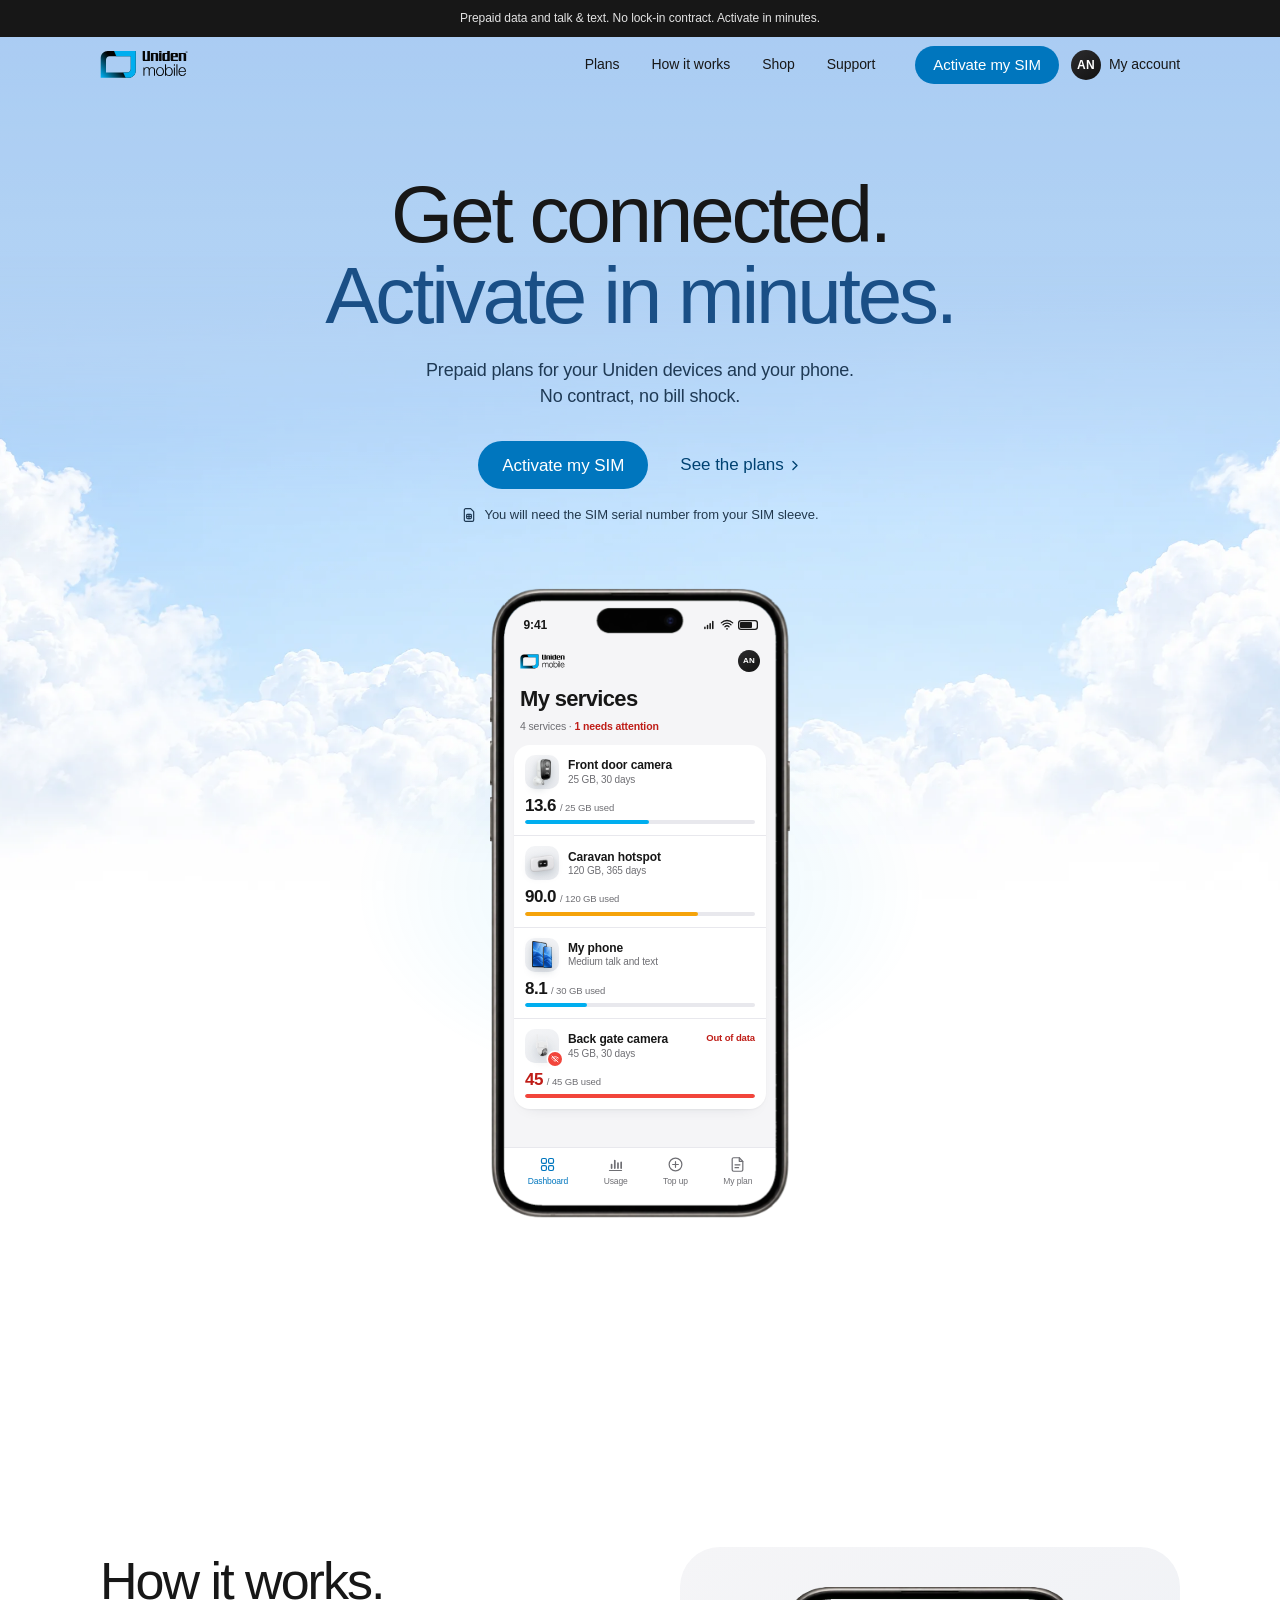
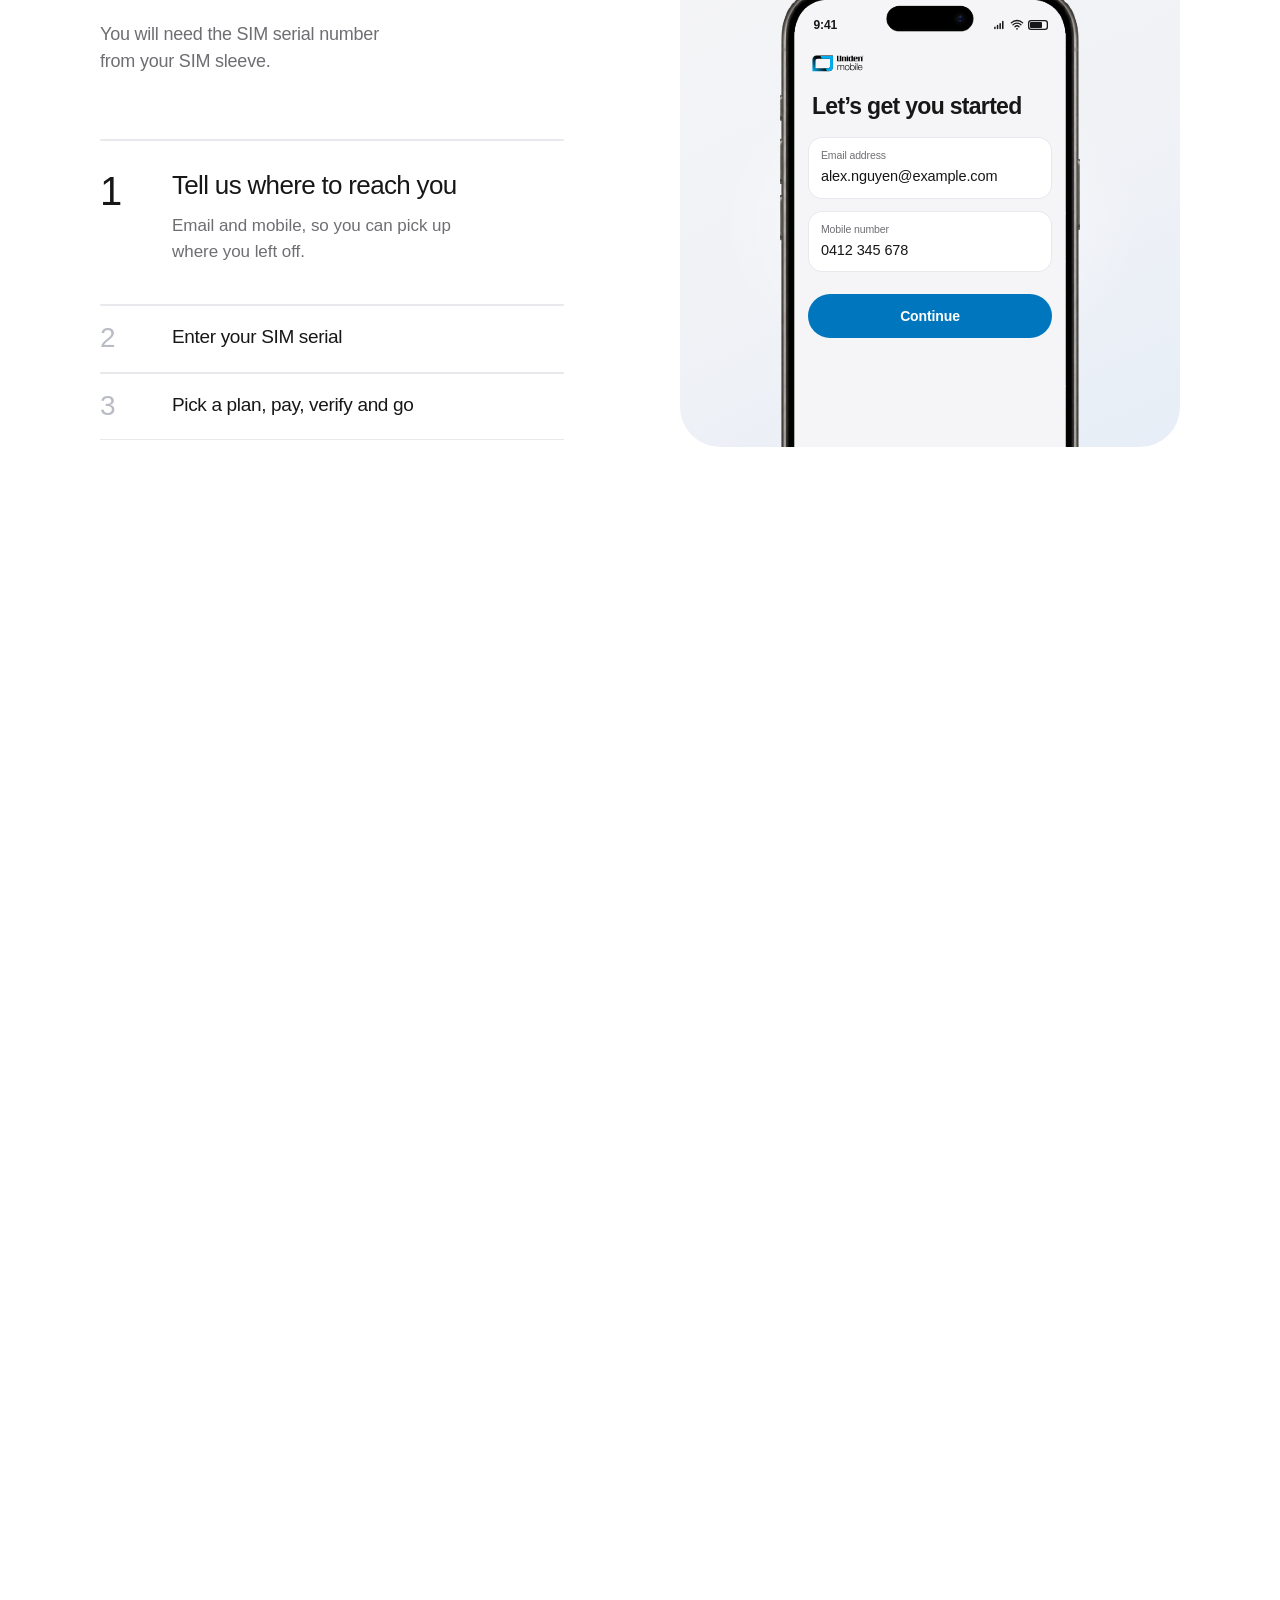
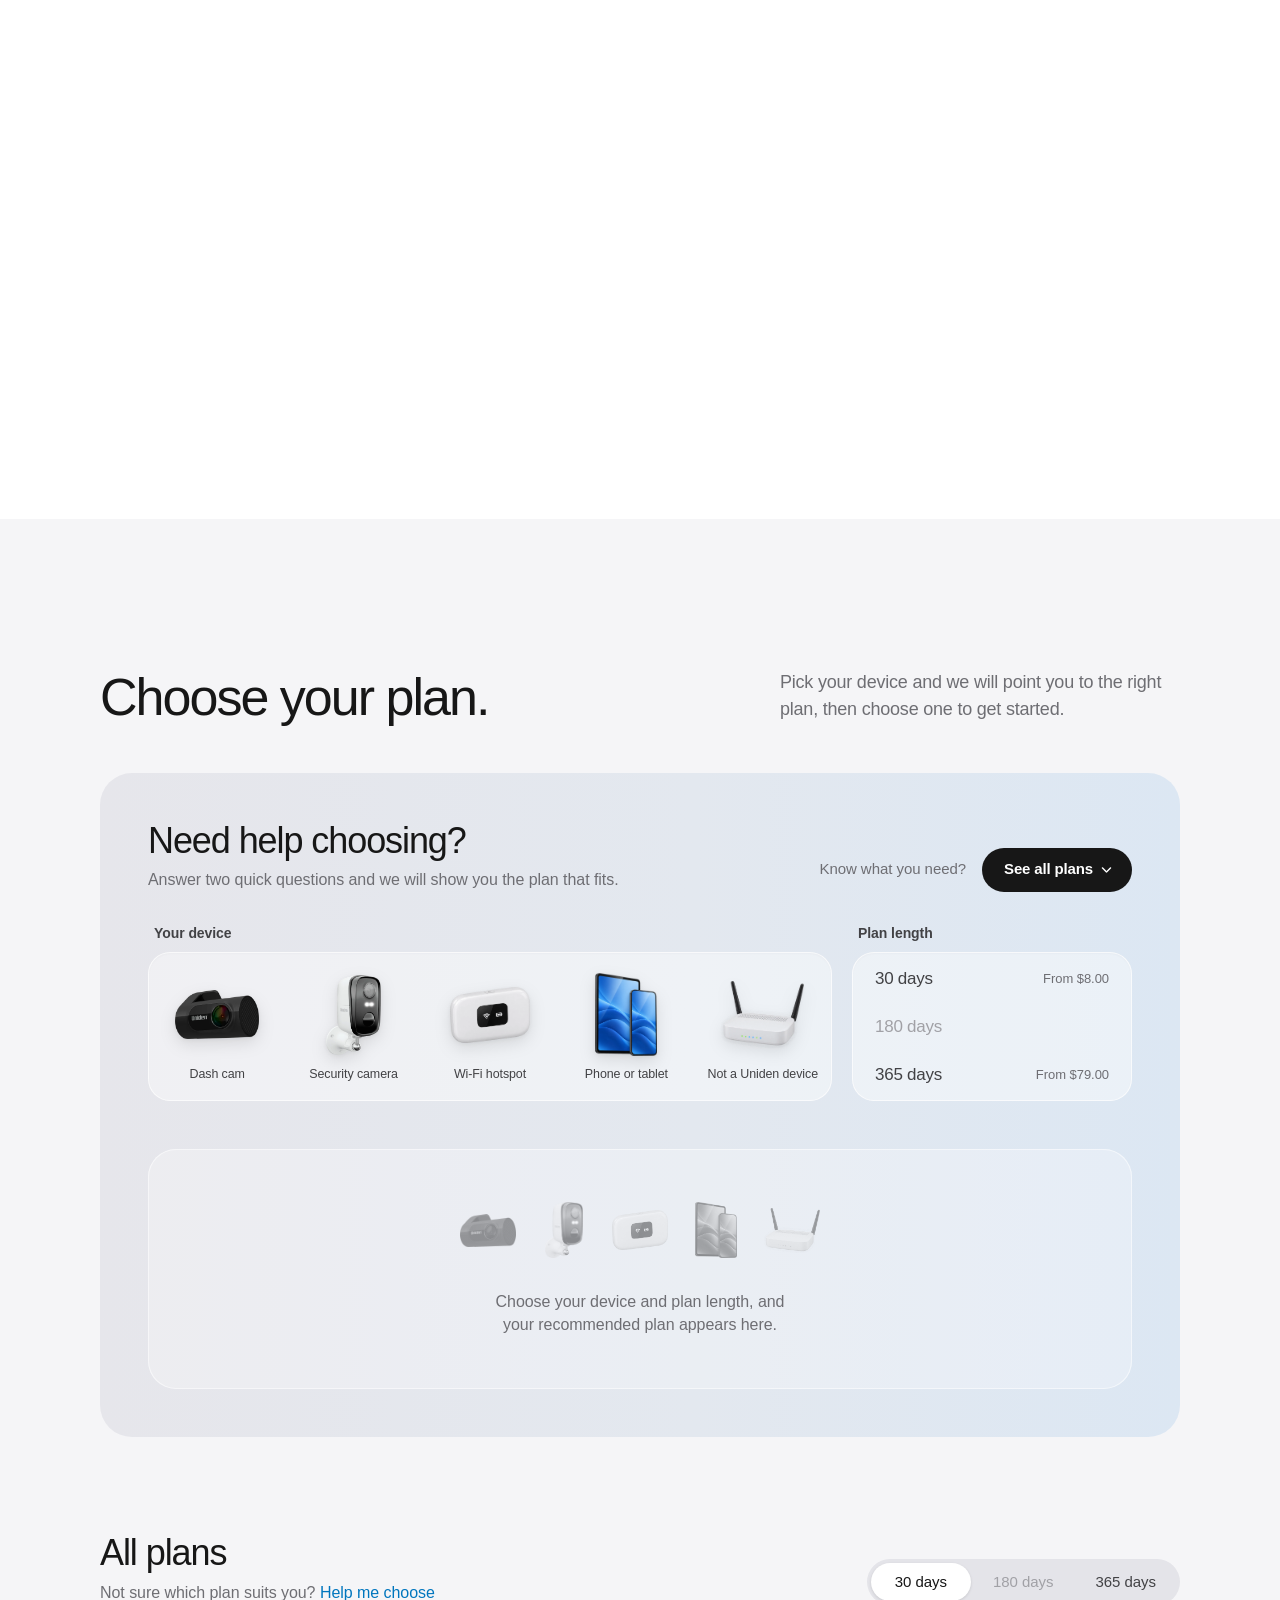
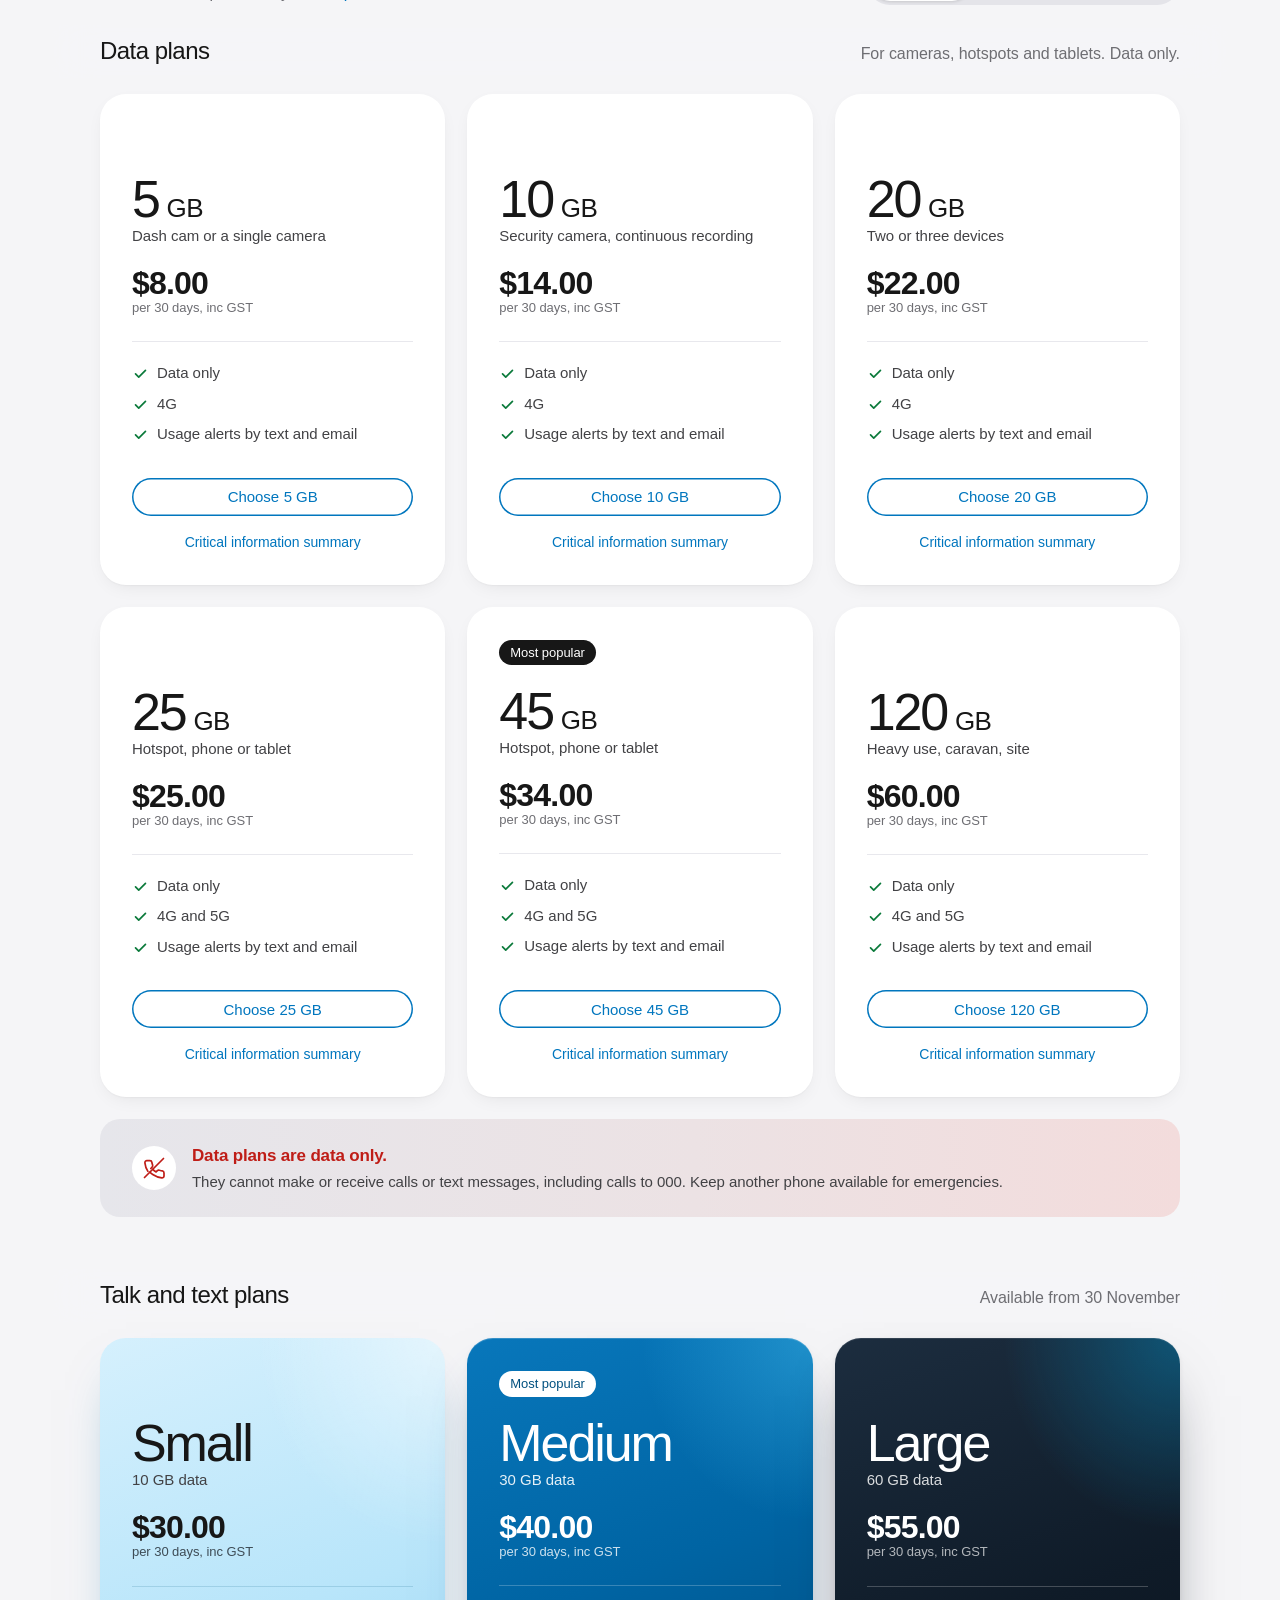
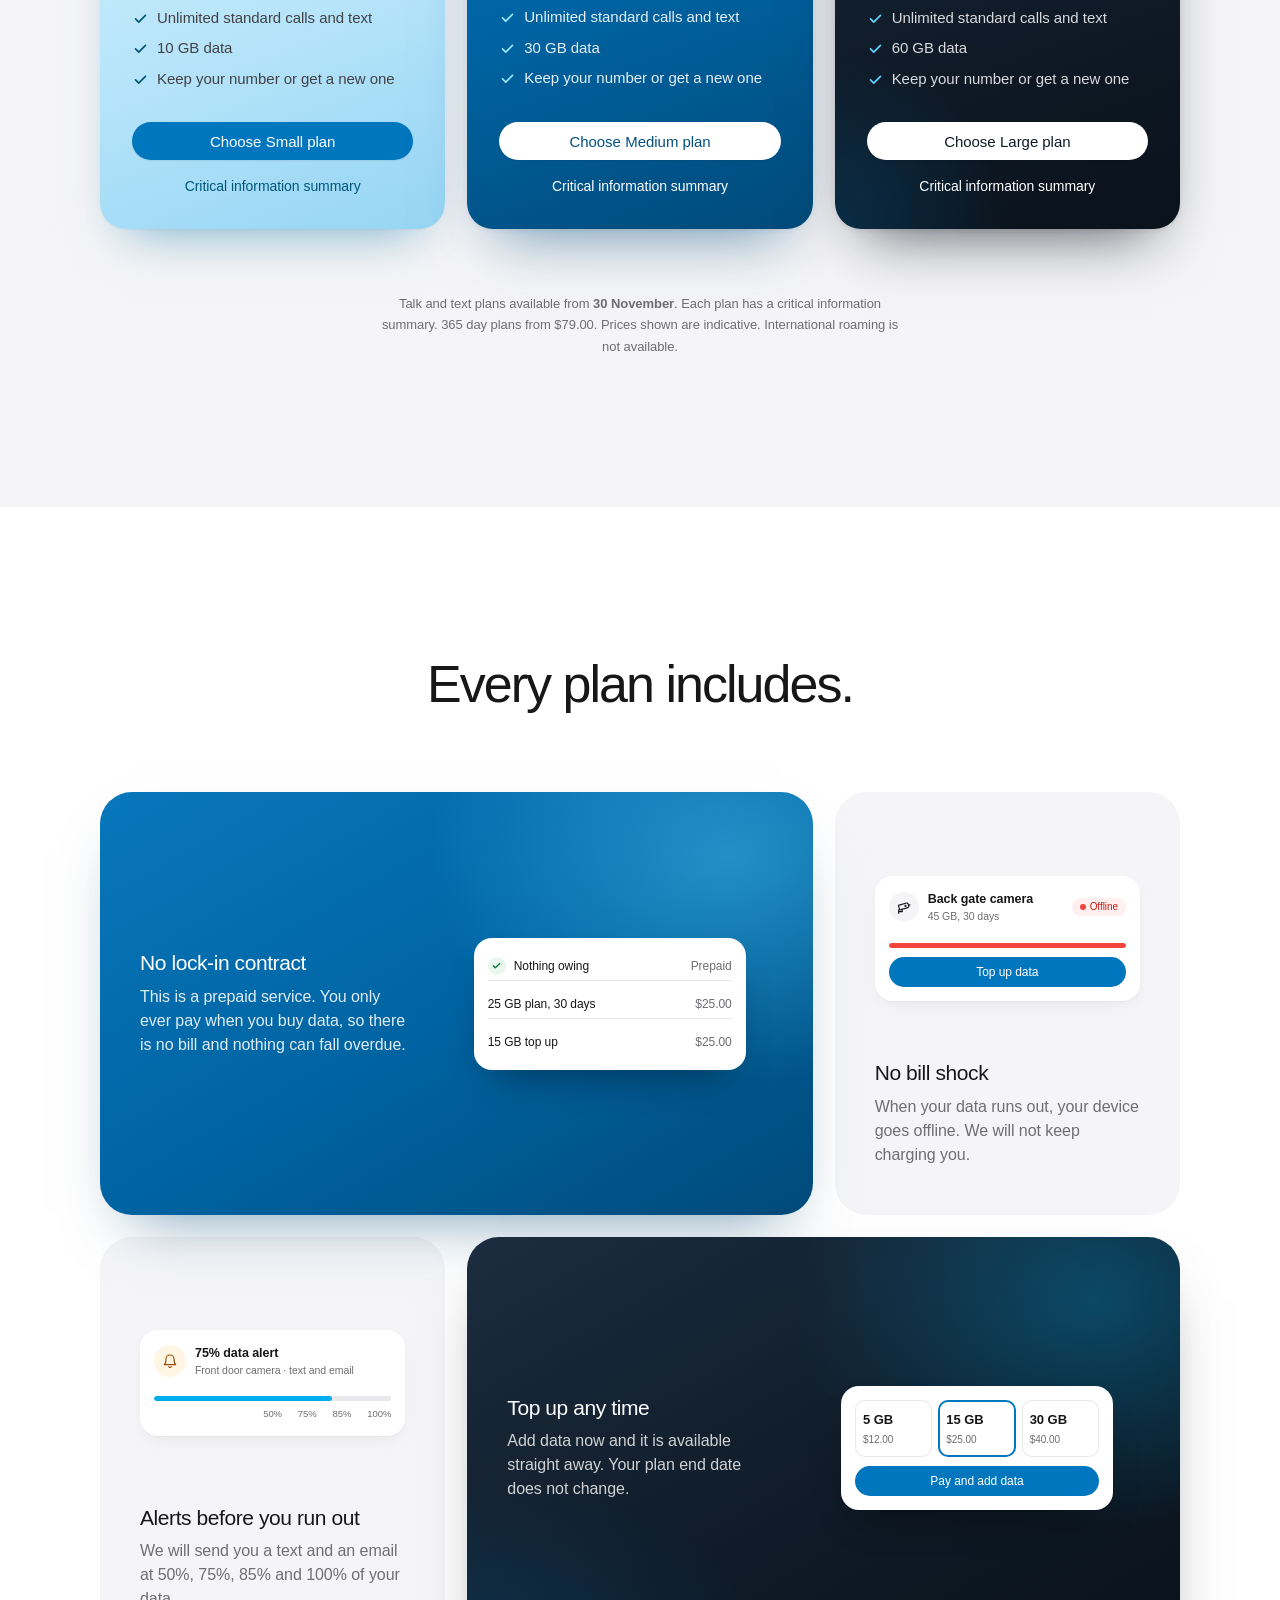
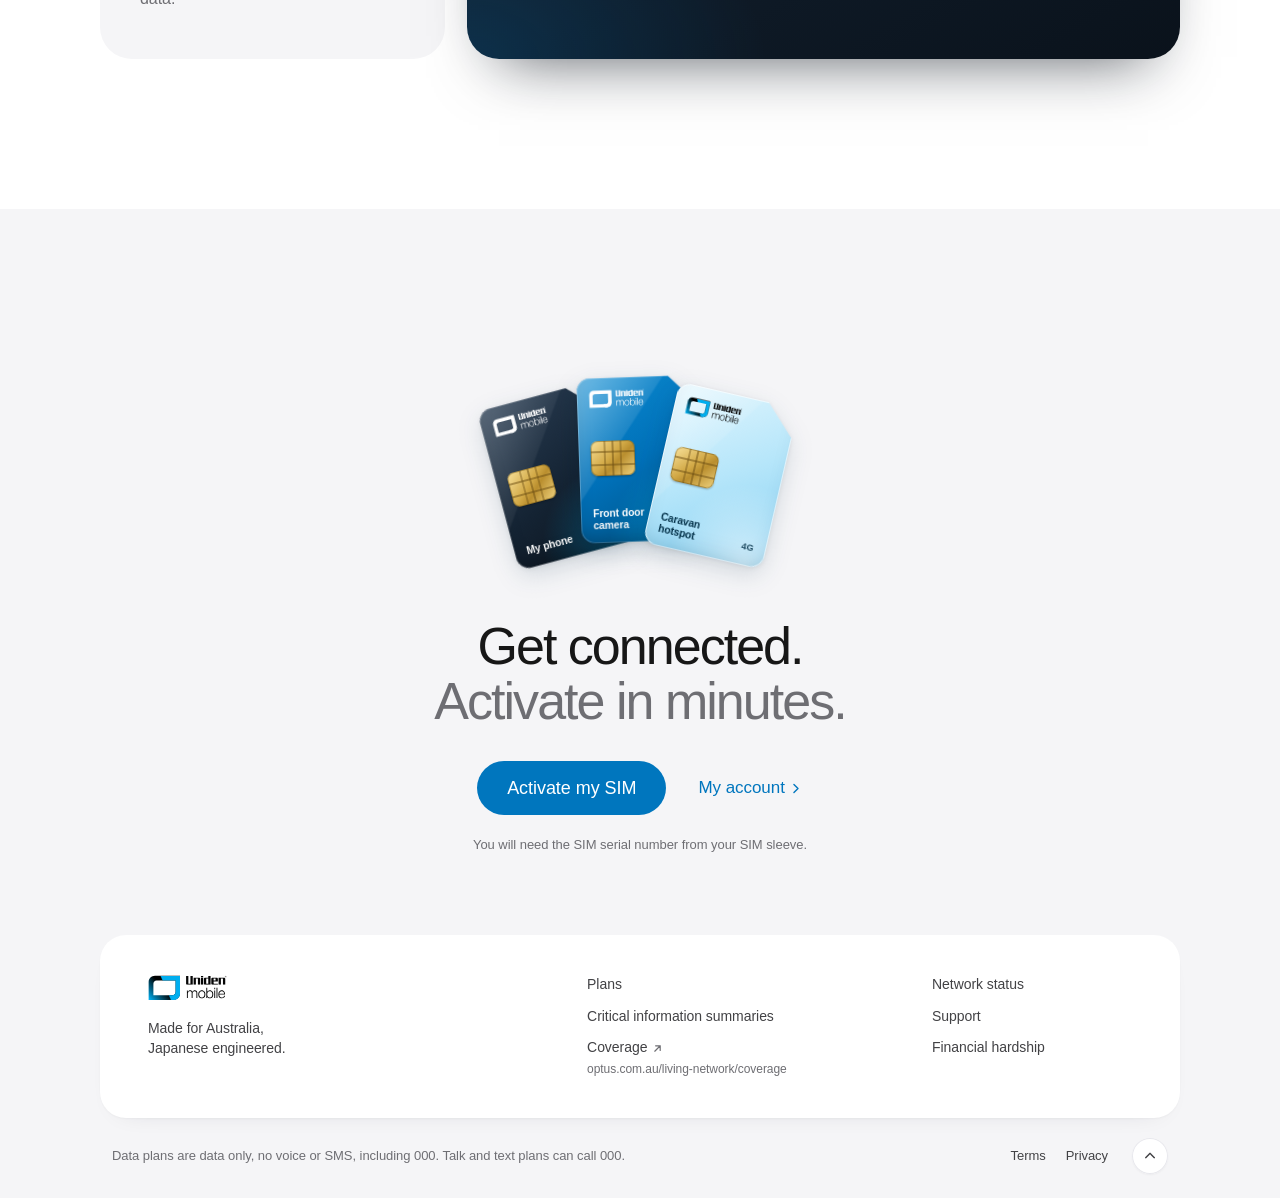
==== index.html @ 9876448e "Uniden Mobile microsite and account dashboard The marketing site, the SIM activation flow and the cu" ====
<!doctype html>
<html lang="en-AU">
<head>
<meta charset="utf-8">
<meta name="viewport" content="width=device-width, initial-scale=1, viewport-fit=cover">
<meta name="theme-color" content="#FFFFFF">
<meta name="description" content="Prepaid data and talk and text plans for your Uniden devices and your phone. No lock-in contract. Activate in minutes.">
<title>Uniden Mobile</title>
<style>
/* ============================================================
   Uniden Mobile. Customer microsite.
   Apple-grade canon: white and grey grounds, calm white cards,
   one action blue, Uniden blue as the brand accent.
   ============================================================ */
:root{
  --bg:#FFFFFF; --bg-2:#F5F5F7; --bg-3:#E8E8ED;
  --ink:#171717; --ink-2:#424245; --ink-3:#6E6E73;
  --line:#D2D2D7; --line-2:#E8E8ED;
  --brand:#00AEEF; --brand-wash:#E6F6FD; --brand-deep:#00577A;
  --action:#0076BE; --action-hi:#0068A8; --action-wash:#EAF3FB;
  --green:#28A956; --green-ink:#0B7A3B; --green-wash:#E9F7EE;
  --amber:#F5A30A; --amber-ink:#9A4C00; --amber-wash:#FFF5E3;
  --red:#F2453B; --red-ink:#BF1D17; --red-wash:#FFF0EF;

  --s1:4px; --s2:8px; --s3:12px; --s4:16px; --s5:20px; --s6:24px; --s7:32px; --s8:40px; --s9:48px; --s10:64px; --s11:80px; --s12:96px; --s13:128px;
  --pad:22px; --gap:12px; --sec:88px;

  --r-xl:32px; --r-lg:26px; --r-md:20px; --r-sm:14px;
  --sh-1:0 1px 2px rgba(0,0,0,.04),0 6px 20px -8px rgba(0,0,0,.10);
  --sh-2:0 2px 8px rgba(0,0,0,.04),0 24px 56px -16px rgba(0,0,0,.20);
  --sh-ring:0 0 0 2px var(--action);

  --font:"Helvetica Neue",Helvetica,Arial,sans-serif;
  --ease:cubic-bezier(.16,1,.3,1);
  color-scheme:light;
}
@media (min-width:720px){ :root{ --pad:40px; --gap:18px; --sec:120px } }
@media (min-width:1100px){ :root{ --pad:48px; --gap:22px; --sec:150px } }

*,*::before,*::after{box-sizing:border-box}
html{-webkit-text-size-adjust:100%;scroll-behavior:smooth;scroll-padding-top:80px}
@media (prefers-reduced-motion:reduce){ html{scroll-behavior:auto} *,*::before,*::after{animation-duration:.01ms!important;animation-delay:0s!important;transition-duration:.01ms!important} }
body{margin:0;background:var(--bg);color:var(--ink);font:17px/1.5 var(--font);letter-spacing:-.003em;
  -webkit-font-smoothing:antialiased;-moz-osx-font-smoothing:grayscale;text-rendering:optimizeLegibility;caret-color:var(--action)}
::selection{background:rgba(0,174,239,.24)}
h1,h2,h3,h4,p,ul,ol,figure{margin:0}
ul,ol{padding:0;list-style:none}
a{color:inherit;text-decoration:none}
button,input,select{font:inherit;color:inherit;letter-spacing:inherit}
button{cursor:pointer;background:none;border:0;padding:0}
img,svg{display:block}
[hidden]{display:none!important}
:focus-visible{outline:2px solid var(--action);outline-offset:3px;border-radius:8px}
.num{font-variant-numeric:tabular-nums}
.sr{position:absolute!important;width:1px;height:1px;overflow:hidden;clip:rect(0 0 0 0);white-space:nowrap}
.ic{width:24px;height:24px;flex:none;fill:none;stroke:currentColor;stroke-width:1.7;stroke-linecap:round;stroke-linejoin:round}
.ic-s{width:18px;height:18px}
.ic-xs{width:15px;height:15px;stroke-width:2}
.wrap{width:100%;max-width:calc(1080px + 2 * var(--pad));margin:0 auto;padding:0 var(--pad)}
.mut{color:var(--ink-3)} .mut2{color:var(--ink-2)} .ink{color:var(--ink)}
.b{font-weight:700} .m{font-weight:500}
.t-s{font-size:.9375rem;line-height:1.5} .t-xs{font-size:.8125rem;line-height:1.5}
.mt-1{margin-top:var(--s2)} .mt-2{margin-top:var(--s4)} .mt-3{margin-top:var(--s6)} .mt-4{margin-top:var(--s8)}
.tbc{border-bottom:1px dotted currentColor;white-space:nowrap}
.tbc::after{content:"TBC";font-size:.6em;vertical-align:super;margin-left:3px;letter-spacing:.05em;font-weight:700;opacity:.6}

/* ---------- type ---------- */
.h-hero{font-size:clamp(2.1rem,calc((100vw - 2 * var(--pad)) / 8.9),6rem);line-height:1.02;letter-spacing:-.04em;font-weight:700;text-wrap:balance}
.h-hero .l2{color:var(--ink-3)}
.h-sec{font-size:clamp(2.25rem,9vw,4rem);line-height:1.04;letter-spacing:-.038em;font-weight:700;text-wrap:balance}
.h-sec .l2{color:var(--ink-3)}
.sub{font-size:clamp(1.125rem,4.2vw,1.5rem);line-height:1.42;color:var(--ink-3);font-weight:500;letter-spacing:-.012em;text-wrap:balance}
.h-page{font-size:clamp(2rem,8vw,3rem);line-height:1.06;letter-spacing:-.034em;font-weight:700;text-wrap:balance}
.lede{font-size:1.125rem;line-height:1.5;color:var(--ink-2);text-wrap:pretty}

/* ---------- links and buttons ---------- */
.lnk{color:var(--action);font-weight:500}
.lnk:hover{text-decoration:underline;text-underline-offset:3px}
.lnk-ink{color:var(--ink);font-weight:500;text-decoration:underline;text-decoration-color:rgba(23,23,23,.3);text-underline-offset:3px}
.go{display:inline-flex;align-items:center;gap:3px;color:var(--action);font-weight:500}
.go .ic{width:15px;height:15px;stroke-width:2.2;transition:transform .3s var(--ease)}
.go:hover .ic{transform:translateX(3px)}
.btn{display:inline-flex;align-items:center;justify-content:center;gap:var(--s2);min-height:48px;padding:0 24px;border-radius:999px;
  font-size:1.0625rem;font-weight:500;line-height:1;white-space:nowrap;text-align:center;
  transition:background-color .2s,color .2s,box-shadow .2s,transform .2s var(--ease)}
.btn:active{transform:scale(.98)}
.btn-primary{background:var(--action);color:#fff}
.btn-primary:hover{background:var(--action-hi)}
.btn-secondary{background:transparent;color:var(--action);box-shadow:inset 0 0 0 1.5px var(--action)}
.btn-secondary:hover{background:var(--action-wash)}
.btn-quiet{background:var(--bg-2);color:var(--ink)}
.btn-quiet:hover{background:var(--bg-3)}
.btn-white{background:#fff;color:var(--action)}
.btn-white:hover{background:#F0F6FC}
.btn-sm{min-height:38px;padding:0 18px;font-size:.9375rem}
.btn-lg{min-height:54px;padding:0 30px;font-size:1.125rem}
.btn-block{display:flex;width:100%}
.btn[aria-disabled="true"]{background:var(--bg-3);color:#8E8E93;box-shadow:none;cursor:not-allowed;transform:none}

/* ---------- small parts ---------- */
.dot{--c:#AEAEB2;display:inline-block;width:8px;height:8px;border-radius:50%;background:var(--c);flex:none}
.dot.green{--c:var(--green)} .dot.amber{--c:var(--amber)} .dot.red{--c:var(--red)} .dot.blue{--c:var(--brand)}
.pill{display:inline-flex;align-items:center;gap:6px;padding:5px 11px;border-radius:999px;font-size:.8125rem;font-weight:500;line-height:1.2;white-space:nowrap;background:var(--bg-2);color:var(--ink-2)}
.pill.green{background:var(--green-wash);color:var(--green-ink)}
.pill.amber{background:var(--amber-wash);color:var(--amber-ink)}
.pill.red{background:var(--red-wash);color:var(--red-ink)}
.pill.brand{background:var(--brand-wash);color:var(--brand-deep)}
.pill.ink{background:var(--ink);color:#fff}
.icircle{width:44px;height:44px;border-radius:50%;display:grid;place-items:center;background:var(--bg-2);color:var(--ink);flex:none}
.icircle.brand{background:var(--brand-wash);color:var(--brand-deep)}
.icircle.green{background:var(--green-wash);color:var(--green-ink)}
.icircle.red{background:var(--red-wash);color:var(--red-ink)}
.icircle.amber{background:var(--amber-wash);color:var(--amber-ink)}

.note{display:grid;grid-template-columns:auto 1fr;gap:var(--s3);align-items:start;padding:var(--s4) var(--s5);border-radius:var(--r-sm);background:var(--bg-2);font-size:.9375rem;line-height:1.5;color:var(--ink-2)}
.note > .ic{color:var(--ink-3);margin-top:1px;width:20px;height:20px}
.note b{color:var(--ink);font-weight:700}
.note.brand{background:var(--brand-wash);color:var(--brand-deep)} .note.brand > .ic,.note.brand b{color:var(--brand-deep)}
.note.green{background:var(--green-wash);color:var(--green-ink)} .note.green > .ic,.note.green b{color:var(--green-ink)}
.note.amber{background:var(--amber-wash);color:var(--amber-ink)} .note.amber > .ic,.note.amber b{color:var(--amber-ink)}
.note.red{background:var(--red-wash);color:var(--red-ink)} .note.red > .ic,.note.red b{color:var(--red-ink)}

.toast{position:fixed;left:50%;bottom:calc(100px + env(safe-area-inset-bottom));transform:translate(-50%,14px);opacity:0;pointer-events:none;z-index:90;
  background:rgba(23,23,23,.92);color:#fff;font-size:.9375rem;padding:12px 20px;border-radius:999px;transition:opacity .25s,transform .4s var(--ease);max-width:calc(100% - 32px);text-align:center}
.toast.on{opacity:1;transform:translate(-50%,0)}

.scr{animation:fade .5s var(--ease)}
[data-step]:not([hidden]),[data-acct]:not([hidden]){animation:fade .45s var(--ease)}
@keyframes fade{from{opacity:0;transform:translateY(8px)}to{opacity:1;transform:none}}

/* ---------- switch and checkbox ---------- */
.switch{position:relative;flex:none;width:51px;height:31px;border-radius:999px;background:var(--bg-3);transition:background-color .25s}
.switch::after{content:"";position:absolute;top:2px;left:2px;width:27px;height:27px;border-radius:50%;background:#fff;box-shadow:0 3px 8px rgba(0,0,0,.15),0 0 0 .5px rgba(0,0,0,.04);transition:transform .35s var(--ease)}
.switch[aria-checked="true"]{background:var(--green)}
.switch[aria-checked="true"]::after{transform:translateX(20px)}
.check{display:grid;grid-template-columns:auto 1fr;gap:14px;align-items:start;font-size:.9375rem;line-height:1.5;color:var(--ink-2);cursor:pointer}
.check input{appearance:none;-webkit-appearance:none;width:24px;height:24px;margin:0;border-radius:7px;border:1.5px solid #C7C7CC;background:#fff;display:grid;place-items:center;transition:background-color .2s,border-color .2s;cursor:pointer}
.check input::after{content:"";width:12px;height:7px;border:2.2px solid #fff;border-top:0;border-right:0;transform:rotate(-45deg) translate(1px,-1px) scale(.4);opacity:0;transition:transform .3s var(--ease),opacity .2s}
.check input:checked{background:var(--action);border-color:var(--action)}
.check input:checked::after{opacity:1;transform:rotate(-45deg) translate(1px,-1px) scale(1)}

/* ============================================================
   Site chrome
   ============================================================ */
.ribbon{background:var(--ink);color:rgba(255,255,255,.88);text-align:center;font-size:.75rem;line-height:1.4;padding:10px var(--pad);text-wrap:balance}
.nav{position:sticky;top:0;z-index:40;background:rgba(255,255,255,.78);-webkit-backdrop-filter:saturate(180%) blur(20px);backdrop-filter:saturate(180%) blur(20px);border-bottom:1px solid transparent;transition:border-color .3s}
.past-hero .nav{border-bottom-color:var(--line-2)}
.nav-in{display:flex;align-items:center;gap:var(--s6);height:56px}
.logo{display:inline-flex;align-items:center;flex:none}
.logo svg{height:24px;width:auto}
.nav-links{display:none;align-items:center;gap:var(--s7);margin-left:auto;font-size:.875rem;color:var(--ink-2)}
.nav-links a:hover{color:var(--ink)}
.nav-end{display:flex;align-items:center;gap:var(--s3);margin-left:auto}
.nav-cta{display:none}
.past-hero .nav-cta{display:inline-flex;animation:fade .4s var(--ease)}
.acct-btn{display:inline-flex;align-items:center;gap:var(--s2);font-size:.875rem;font-weight:500;color:var(--ink)}
.acct-btn .t{display:none}
.avatar{width:30px;height:30px;border-radius:50%;background:linear-gradient(145deg,#2c2c2e,#121212);color:#fff;display:grid;place-items:center;font-size:.75rem;font-weight:700;letter-spacing:.02em;flex:none}
@media (min-width:860px){ .nav-links{display:flex} .nav-end{margin-left:var(--s4)} .acct-btn .t{display:inline} .nav-cta{display:inline-flex} }

.footer{background:var(--bg-2);color:var(--ink-3);font-size:.8125rem;line-height:1.6;padding:var(--s9) 0 var(--s10)}
.footer .links{display:flex;flex-wrap:wrap;gap:var(--s2) var(--s6);color:var(--ink-2);margin-bottom:var(--s6)}
.footer .links a:hover{color:var(--ink);text-decoration:underline;text-underline-offset:3px}
.footer .rule{height:1px;background:var(--line);margin-bottom:var(--s5)}
.footer p + p{margin-top:var(--s2)}

/* ============================================================
   Landing
   ============================================================ */
.section{padding:var(--sec) 0}
.section.grey{background:var(--bg-2)}
.sec-head{text-align:center;max-width:820px;margin:0 auto var(--s10)}
.sec-head .sub{margin-top:var(--s4)}
@media (min-width:720px){ .sec-head{margin-bottom:var(--s11)} }

/* hero */
.hero{padding:var(--s11) 0 0;overflow:hidden;position:relative}
@media (min-width:1100px){ .hero{padding-top:var(--s12)} }
.hero-copy{text-align:center;max-width:900px;margin:0 auto}
.hero-copy .sub{max-width:30ch;margin:var(--s5) auto 0}
@media (min-width:720px){ .hero-copy .sub{max-width:38ch} }
.hero-cta{display:flex;flex-wrap:wrap;align-items:center;justify-content:center;gap:var(--s4) var(--s7);margin-top:var(--s8)}
.hero-fine{margin-top:var(--s5);font-size:.8125rem;color:var(--ink-3)}

.stage{position:relative;height:470px;margin-top:var(--s10);display:flex;justify-content:center}
.stage::before{content:"";position:absolute;left:50%;top:40px;width:min(760px,130vw);height:520px;transform:translateX(-50%);
  background:radial-gradient(closest-side,rgba(0,174,239,.20),rgba(0,174,239,.06) 55%,transparent 75%);pointer-events:none}
@media (min-width:720px){ .stage{height:580px;margin-top:var(--s11)} }

/* the phone: real product UI, drawn in HTML */
.phone{--w:268px;position:relative;width:var(--w);height:calc(var(--w) * 2.06);border-radius:calc(var(--w) * .16);padding:calc(var(--w) * .034);
  background:linear-gradient(150deg,#3a3a3c,#0f0f10 40%,#2a2a2c);box-shadow:0 0 0 1px rgba(0,0,0,.6),0 40px 80px -24px rgba(0,40,60,.45),inset 0 0 0 1.5px rgba(255,255,255,.08);
  animation:rise 1.1s var(--ease) both .15s}
@media (min-width:720px){ .phone{--w:300px} }
.phone-screen{position:relative;height:100%;border-radius:calc(var(--w) * .127);overflow:hidden;background:var(--bg-2);font-size:12px;letter-spacing:-.01em}
.phone-island{position:absolute;left:50%;top:9px;width:30%;height:22px;border-radius:999px;background:#000;transform:translateX(-50%);z-index:2}
.ps-bar{display:flex;justify-content:space-between;align-items:center;padding:12px 22px 0;height:40px;font-size:12px;font-weight:700}
.ps-bar .ind{display:flex;gap:4px;align-items:center}
.ps-bar .ind .ic{width:14px;height:14px;stroke-width:2.2}
.ps-bar .batt{width:20px;height:10px;border-radius:3px;box-shadow:inset 0 0 0 1.3px var(--ink);padding:2px}
.ps-bar .batt::before{content:"";display:block;height:100%;width:78%;border-radius:1px;background:var(--ink)}
.ps-head{display:flex;align-items:center;justify-content:space-between;padding:10px 16px 6px}
.ps-head svg{height:15px;width:auto}
.ps-head .avatar{width:22px;height:22px;font-size:8px}
.ps-title{padding:4px 16px 10px;font-size:22px;font-weight:700;letter-spacing:-.03em}
.ps-card{margin:0 12px 8px;background:#fff;border-radius:16px;padding:11px 12px;box-shadow:0 1px 2px rgba(0,0,0,.04)}
.ps-row{display:flex;align-items:center;gap:9px}
.ps-ic{width:30px;height:30px;border-radius:50%;background:var(--bg-2);display:grid;place-items:center;flex:none}
.ps-ic .ic{width:16px;height:16px}
.ps-name{font-weight:700;font-size:12.5px;line-height:1.2}
.ps-meta{font-size:10.5px;color:var(--ink-3);line-height:1.3}
.ps-row .pill{margin-left:auto;font-size:9.5px;padding:3px 7px;gap:4px}
.ps-row .pill .dot{width:5px;height:5px}
.ps-meter{height:5px;border-radius:999px;background:var(--bg-3);margin-top:9px;overflow:hidden}
.ps-meter i{display:block;height:100%;border-radius:999px;background:var(--brand)}
.ps-figs{display:flex;justify-content:space-between;font-size:10px;color:var(--ink-3);margin-top:5px;font-variant-numeric:tabular-nums}
.ps-tabs{position:absolute;left:0;right:0;bottom:0;display:flex;justify-content:space-around;padding:8px 6px 18px;background:rgba(255,255,255,.94);border-top:1px solid var(--line-2)}
.ps-tabs span{display:grid;justify-items:center;gap:2px;font-size:8.5px;color:var(--ink-3)}
.ps-tabs span.on{color:var(--action)}
.ps-tabs .ic{width:17px;height:17px}

.notif{position:absolute;z-index:3;display:grid;grid-template-columns:auto 1fr;gap:10px;align-items:center;width:232px;padding:12px 14px;border-radius:18px;
  background:rgba(255,255,255,.88);-webkit-backdrop-filter:saturate(180%) blur(18px);backdrop-filter:saturate(180%) blur(18px);box-shadow:var(--sh-2);font-size:12.5px;line-height:1.35;
  animation:pop .9s var(--ease) both}
.notif b{display:block;font-size:13px;letter-spacing:-.01em}
.notif span{color:var(--ink-3)}
.notif .icircle{width:34px;height:34px}
.notif .icircle .ic{width:18px;height:18px;stroke-width:2}
.notif.n1{left:calc(50% - 330px);top:96px;animation-delay:.75s}
.notif.n2{right:calc(50% - 330px);top:262px;animation-delay:1.05s}
@media (max-width:719px){
  .notif{width:178px;padding:10px 11px;font-size:11.5px;gap:8px}
  .notif b{font-size:12px}
  .notif .icircle{width:28px;height:28px}
  .notif .icircle .ic{width:15px;height:15px}
  .notif.n1{left:0;top:64px}
  .notif.n2{right:0;top:230px}
}
@media (min-width:1100px){ .notif{width:256px;font-size:13px} .notif b{font-size:14px} .notif.n1{left:calc(50% - 420px);top:120px} .notif.n2{right:calc(50% - 420px);top:300px} }
@keyframes rise{from{opacity:0;transform:translateY(60px)}to{opacity:1;transform:none}}
@keyframes pop{from{opacity:0;transform:translateY(12px) scale(.96)}to{opacity:1;transform:none}}

/* device chooser */
.devices{display:grid;grid-template-columns:repeat(2,minmax(0,1fr));gap:var(--gap)}
@media (min-width:860px){ .devices{grid-template-columns:repeat(5,minmax(0,1fr))} }
.dev{position:relative;display:grid;justify-items:center;align-content:center;gap:var(--s4);min-height:172px;padding:var(--s6) var(--s4);border-radius:var(--r-lg);background:var(--bg-2);text-align:center;
  transition:background-color .25s,box-shadow .25s}
.dev:hover{background:var(--bg-3)}
.dev .ring{width:76px;height:76px;border-radius:50%;background:#fff;display:grid;place-items:center;color:var(--ink);box-shadow:0 1px 2px rgba(0,0,0,.05);transition:background-color .3s,color .3s,transform .5s var(--ease)}
.dev .ring .ic{width:36px;height:36px;stroke-width:1.5}
.dev .name{font-size:1rem;font-weight:700;letter-spacing:-.012em;line-height:1.25}
.dev .tick{position:absolute;top:12px;right:12px;width:24px;height:24px;border-radius:50%;background:var(--action);color:#fff;display:grid;place-items:center;opacity:0;transform:scale(.5);transition:opacity .25s,transform .4s var(--ease)}
.dev .tick .ic{width:14px;height:14px;stroke-width:2.6}
.dev[aria-pressed="true"]{background:#fff;box-shadow:var(--sh-ring),var(--sh-1)}
.dev[aria-pressed="true"] .ring{background:var(--brand-wash);color:var(--brand-deep);transform:scale(1.05)}
.dev[aria-pressed="true"] .tick{opacity:1;transform:none}
.dev.wide{grid-column:1/-1;grid-auto-flow:column;justify-content:center;align-items:center;min-height:96px}
.dev.wide .ring{width:56px;height:56px}
.dev.wide .ring .ic{width:28px;height:28px}
@media (min-width:860px){ .dev{min-height:208px} .dev.wide{grid-column:auto;grid-auto-flow:row;min-height:208px} .dev.wide .ring{width:76px;height:76px} .dev.wide .ring .ic{width:36px;height:36px} }

.opens{display:grid;grid-template-rows:0fr;transition:grid-template-rows .6s var(--ease)}
.opens > .opens-in{min-height:0;overflow:hidden}
.opens.open{grid-template-rows:1fr}
.opens .opens-body{opacity:0;transform:translateY(-10px);transition:opacity .4s .1s,transform .6s var(--ease)}
.opens.open .opens-body{opacity:1;transform:none}

.reco{margin-top:var(--gap);padding:var(--s6);display:grid;gap:var(--s5);background:#fff;border-radius:var(--r-lg);box-shadow:var(--sh-2)}
.reco-top{display:flex;align-items:center;gap:var(--s3)}
.reco-top .icircle{width:40px;height:40px}
.reco-label{font-size:.9375rem;font-weight:500;color:var(--brand-deep)}
.reco-name{font-size:clamp(2.5rem,10vw,3.25rem);font-weight:700;letter-spacing:-.045em;line-height:1;font-variant-numeric:tabular-nums}
.reco-name small{font-size:.5em;letter-spacing:-.02em;margin-left:2px}
.reco-for{margin-top:var(--s2);color:var(--ink-3);font-size:.9375rem}
.reco-price{font-size:1.75rem;font-weight:700;letter-spacing:-.025em;font-variant-numeric:tabular-nums;line-height:1.1}
.reco-price span{display:block;font-size:.875rem;font-weight:400;color:var(--ink-3);letter-spacing:0;margin-top:2px}
.reco-price .pending{display:block;font-size:1rem;font-weight:500;color:var(--ink-3)}
.reco-act{display:flex;flex-wrap:wrap;align-items:center;gap:var(--s3) var(--s5)}
.reco-extra{grid-column:1/-1;font-size:.9375rem;color:var(--ink-3);padding-top:var(--s4);border-top:1px solid var(--line-2)}
@media (min-width:860px){
  .reco{grid-template-columns:1.3fr 1fr auto;align-items:center;column-gap:var(--s8);padding:var(--s7) var(--s8)}
  .reco-top{grid-column:1/-1}
  .reco-act{justify-content:flex-end;flex-direction:column;align-items:flex-end}
}

/* how it works */
.steps{display:grid;gap:var(--gap)}
@media (min-width:860px){ .steps{grid-template-columns:repeat(3,minmax(0,1fr))} }
.step{display:flex;flex-direction:column;background:var(--bg-2);border-radius:var(--r-xl);padding:var(--s6) var(--s6) var(--s7);overflow:hidden}
.step-ui{position:relative;height:196px;display:grid;place-items:center;margin-bottom:var(--s6)}
.mini{width:100%;max-width:272px;background:#fff;border-radius:18px;box-shadow:var(--sh-1);padding:14px;display:grid;gap:9px;font-size:12px}
.mini .fld{border:1px solid var(--line);border-radius:10px;padding:7px 10px}
.mini .fld small{display:block;font-size:9.5px;color:var(--ink-3)}
.mini .fld b{font-weight:500;font-size:12.5px}
.mini .fld.split{display:grid;grid-template-columns:auto 1fr;gap:8px;align-items:center}
.mini .fld .lock{background:var(--bg-2);border-radius:6px;padding:3px 7px;font-weight:500;font-variant-numeric:tabular-nums;display:flex;gap:4px;align-items:center}
.mini .fld .lock .ic{width:11px;height:11px;color:var(--ink-3)}
.mini .btn-mini{height:30px;border-radius:999px;background:var(--action);color:#fff;display:grid;place-items:center;font-weight:500;font-size:12px}
.mini .btn-mini.ghost{background:transparent;color:var(--action);box-shadow:inset 0 0 0 1.2px var(--action);display:flex;gap:6px;justify-content:center;align-items:center}
.mini .btn-mini.ghost .ic{width:13px;height:13px}
.mini .tickrow{display:flex;align-items:center;gap:8px;padding:5px 0;border-bottom:1px solid var(--line-2);font-weight:500}
.mini .tickrow:last-child{border-bottom:0}
.mini .tickrow .ok{width:18px;height:18px;border-radius:50%;background:var(--green-wash);color:var(--green-ink);display:grid;place-items:center;flex:none}
.mini .tickrow .ok .ic{width:11px;height:11px;stroke-width:2.8}
.mini .tickrow em{margin-left:auto;font-style:normal;color:var(--ink-3);font-weight:400}
.step-n{width:28px;height:28px;border-radius:50%;background:var(--ink);color:#fff;display:grid;place-items:center;font-size:.8125rem;font-weight:700;margin-bottom:var(--s4)}
.step h3{font-size:1.3125rem;line-height:1.25;letter-spacing:-.02em;font-weight:700;text-wrap:balance}
.step p{margin-top:var(--s2);color:var(--ink-3);font-size:1rem}

/* plans */
.seg{display:inline-grid;grid-auto-flow:column;grid-auto-columns:1fr;gap:2px;padding:4px;border-radius:999px;background:#E3E3E8}
.seg button{min-height:38px;padding:0 20px;border-radius:999px;font-size:.9375rem;font-weight:500;color:var(--ink-2);white-space:nowrap;transition:background-color .25s,color .25s,box-shadow .25s}
.seg button[aria-pressed="true"]{background:#fff;color:var(--ink);box-shadow:0 1px 3px rgba(0,0,0,.12)}
.seg button.reserved{color:#A1A1A6;cursor:default}
.seg-wrap{display:flex;justify-content:center;margin-top:var(--s8)}

.group-head{display:flex;flex-wrap:wrap;align-items:baseline;justify-content:space-between;gap:var(--s2) var(--s4);margin:0 0 var(--s5)}
.group-head h3{font-size:clamp(1.5rem,5.4vw,2rem);letter-spacing:-.03em;font-weight:700}
.group-head p{font-size:.9375rem;color:var(--ink-3)}
.group + .group{margin-top:var(--s11)}
@media (min-width:720px){ .group + .group{margin-top:var(--s12)} }

.plan-grid{display:grid;gap:var(--gap)}
@media (min-width:860px){ .plan-grid{grid-template-columns:repeat(3,minmax(0,1fr))} }

.plan{position:relative;display:grid;grid-template-columns:1fr auto;grid-template-areas:"badge badge" "name price" "for per" "line line" "foot foot";align-items:end;column-gap:var(--s4);
  background:#fff;border-radius:var(--r-lg);padding:var(--s5) var(--s5) var(--s3);text-align:left;box-shadow:var(--sh-1);transition:box-shadow .3s,transform .4s var(--ease)}
.plan .badge{grid-area:badge;justify-self:start;margin-bottom:var(--s3)}
.plan .badge:empty{display:none}
.plan .p-name{grid-area:name;font-size:2.25rem;line-height:1;letter-spacing:-.04em;font-weight:700;font-variant-numeric:tabular-nums}
.plan .p-name small{font-size:.5em;letter-spacing:-.02em;margin-left:1px}
.plan .p-price{grid-area:price;text-align:right;font-size:1.5rem;font-weight:700;letter-spacing:-.025em;font-variant-numeric:tabular-nums;line-height:1}
.plan .p-price .pending{font-size:1rem;font-weight:500;color:var(--ink-3)}
.plan .p-for{grid-area:for;align-self:start;margin-top:var(--s2);font-size:.9375rem;color:var(--ink-2);line-height:1.4}
.plan .p-per{grid-area:per;align-self:start;margin-top:var(--s2);text-align:right;font-size:.8125rem;color:var(--ink-3);line-height:1.4}
.plan .p-feat{display:none}
.plan .p-line{grid-area:line;height:1px;background:var(--line-2);margin:var(--s4) 0 var(--s2)}
.plan .p-foot{grid-area:foot;display:flex;align-items:center;justify-content:space-between;gap:var(--s3);min-height:48px}
.plan .p-foot .lnk{font-size:.875rem}
.plan .pick{display:none;width:26px;height:26px;border-radius:50%;box-shadow:inset 0 0 0 1.5px #C7C7CC;place-items:center;color:#fff;background:#fff;transition:background-color .25s,box-shadow .25s;flex:none}
.plan .pick .ic{width:15px;height:15px;stroke-width:2.6;opacity:0}
.plan.is-rec{box-shadow:var(--sh-ring),var(--sh-1)}
.plan.pickable{cursor:pointer}
.plan.pickable .pick{display:grid}
.plan.pickable .btn{display:none}
.plan.pickable[aria-checked="true"]{box-shadow:var(--sh-ring),var(--sh-2)}
.plan.pickable[aria-checked="true"] .pick{background:var(--action);box-shadow:none}
.plan.pickable[aria-checked="true"] .pick .ic{opacity:1}
.plan.pickable.is-rec:not([aria-checked="true"]){box-shadow:0 0 0 1.5px rgba(0,118,190,.35),var(--sh-1)}
@media (min-width:860px){
  .plan{grid-template-columns:1fr;grid-template-areas:"badge" "name" "for" "price" "per" "feat" "foot";grid-template-rows:auto auto auto auto auto 1fr auto;align-items:start;padding:var(--s7)}
  .plan:hover{transform:translateY(-3px)}
  .plan .badge{margin-bottom:var(--s5)}
  .plan .badge:empty{display:block;visibility:hidden;min-height:27px}
  .plan .p-name{font-size:3.25rem}
  .plan .p-for{margin-top:var(--s3);min-height:2.8em}
  .plan .p-price{text-align:left;font-size:2rem;margin-top:var(--s6)}
  .plan .p-per{text-align:left;margin-top:var(--s1)}
  .plan .p-line{display:none}
  .plan .p-feat{display:grid;grid-area:feat;align-content:start;gap:var(--s2);margin:var(--s6) 0 var(--s7);padding-top:var(--s5);border-top:1px solid var(--line-2);font-size:.9375rem;color:var(--ink-2)}
  .plan .p-feat li{display:flex;gap:var(--s2);align-items:flex-start}
  .plan .p-feat .ic{width:17px;height:17px;margin-top:3px;color:var(--green-ink);stroke-width:2.4}
  .plan .p-foot{flex-direction:column-reverse;align-items:stretch;gap:var(--s4);text-align:center}
  .plan .p-foot .btn{width:100%}
  .plan.pickable .p-foot{flex-direction:row;justify-content:space-between;align-items:center;text-align:left}
}

.notice{display:grid;grid-template-columns:auto 1fr;gap:var(--s4);align-items:start;margin-top:var(--gap);padding:var(--s5);border-radius:var(--r-lg);background:#fff;box-shadow:var(--sh-1)}
.notice b{display:block;font-size:1.0625rem;letter-spacing:-.01em}
.notice p{color:var(--ink-2);font-size:.9375rem;margin-top:2px}
@media (min-width:720px){ .notice{align-items:center;padding:var(--s6) var(--s7)} }

.plans-fine{margin:var(--s10) auto 0;max-width:72ch;text-align:center;font-size:.8125rem;line-height:1.65;color:var(--ink-3)}

/* includes */
.incs{display:grid;gap:var(--s8) var(--gap)}
@media (min-width:720px){ .incs{grid-template-columns:repeat(2,minmax(0,1fr));gap:var(--s9) var(--s8)} }
@media (min-width:1000px){ .incs{grid-template-columns:repeat(4,minmax(0,1fr))} }
.inc .icircle{width:52px;height:52px;margin-bottom:var(--s5)}
.inc .icircle .ic{width:26px;height:26px}
.inc h3{font-size:1.1875rem;letter-spacing:-.018em;font-weight:700}
.inc p{margin-top:var(--s2);color:var(--ink-3);font-size:.9375rem;max-width:32ch}

.closing{text-align:center}
.closing .hero-cta{margin-top:var(--s7)}

/* ============================================================
   Activation flow
   ============================================================ */
.fbar{position:sticky;top:0;z-index:40;background:rgba(255,255,255,.82);-webkit-backdrop-filter:saturate(180%) blur(20px);backdrop-filter:saturate(180%) blur(20px)}
.fbar-in{display:grid;grid-template-columns:1fr auto 1fr;align-items:center;height:56px}
.back{display:inline-flex;align-items:center;gap:2px;justify-self:start;min-height:44px;padding-right:var(--s2);font-size:1.0625rem;font-weight:500;color:var(--action)}
.back .ic{width:22px;height:22px;stroke-width:2.2;margin-left:-6px}
.fbar .logo svg{height:21px}
.stepct{justify-self:end;font-size:.8125rem;color:var(--ink-3);font-variant-numeric:tabular-nums;white-space:nowrap}
.fprog{height:3px;background:var(--line-2)}
.fprog i{display:block;height:100%;width:100%;background:var(--action);transform:scaleX(0);transform-origin:left center;transition:transform .7s var(--ease)}

.flow{padding:var(--s8) 0 0}
@media (min-width:900px){ .flow{padding-top:var(--s11)} }
.f-head{margin-bottom:var(--s8);max-width:640px}
.f-head .lede{margin-top:var(--s3)}
.f-head .pill{margin-top:var(--s4)}
.f-grid{display:grid;gap:var(--s8);align-items:start}
@media (min-width:900px){
  .f-grid{grid-template-columns:minmax(0,1.25fr) minmax(0,1fr);gap:var(--s11)}
  .f-grid.one{grid-template-columns:minmax(0,1fr);max-width:640px}
  .f-aside{position:sticky;top:104px}
}
.f-main{min-width:0}
.aside{background:var(--bg-2);border-radius:var(--r-lg);padding:var(--s6)}
@media (min-width:900px){ .aside{padding:var(--s7)} }
.aside + .aside{margin-top:var(--gap)}
.aside h2{font-size:1.125rem;letter-spacing:-.015em;font-weight:700}
.aside p{color:var(--ink-2);font-size:.9375rem}
.aside p + p{margin-top:var(--s3)}
.aside .sep{height:1px;background:var(--line);margin:var(--s4) 0}
.sumrow{display:flex;justify-content:space-between;gap:var(--s3);font-size:.9375rem;margin-top:var(--s2)}
.sumrow b{font-variant-numeric:tabular-nums}
.sumrow.total{align-items:baseline;margin-top:0;font-size:1.0625rem}
.sumrow.total b{font-size:1.625rem;letter-spacing:-.02em}

.actionbar{position:sticky;bottom:0;z-index:30;margin:var(--s8) calc(var(--pad) * -1) 0;padding:var(--s4) var(--pad) calc(var(--s4) + env(safe-area-inset-bottom));
  background:rgba(255,255,255,.88);-webkit-backdrop-filter:saturate(180%) blur(20px);backdrop-filter:saturate(180%) blur(20px);border-top:1px solid var(--line-2)}
.actionbar .sum{display:flex;justify-content:space-between;align-items:baseline;gap:var(--s3);margin-bottom:var(--s3);font-size:.9375rem;color:var(--ink-3)}
.actionbar .sum b{color:var(--ink);font-variant-numeric:tabular-nums}
.actionbar .under{margin-top:var(--s3);text-align:center;font-size:.8125rem;color:var(--ink-3)}
@media (min-width:900px){
  .actionbar{position:static;display:flex;flex-wrap:wrap;align-items:center;gap:var(--s3) var(--s6);margin:var(--s9) 0 0;padding:0;background:none;border:0;-webkit-backdrop-filter:none;backdrop-filter:none}
  .actionbar .sum{margin:0;justify-content:flex-start;gap:var(--s3)}
  .actionbar .btn-block{width:auto;display:inline-flex;min-width:240px}
  .actionbar .sum + .btn-block{margin-left:auto}
  .actionbar .under{flex-basis:100%;margin:0;text-align:left}
}
.ffoot{margin-top:var(--s12);padding:var(--s6) 0 var(--s8);border-top:1px solid var(--line-2);font-size:.8125rem;color:var(--ink-3)}

/* floating-label fields */
.field{position:relative;margin-bottom:var(--s5)}
.field input,.field select{width:100%;height:58px;padding:22px 16px 6px;border-radius:12px;border:1px solid var(--line);background:#fff;font-size:1.0625rem;color:var(--ink);appearance:none;-webkit-appearance:none;transition:border-color .2s,box-shadow .2s}
.field label{position:absolute;left:17px;top:19px;font-size:1.0625rem;color:var(--ink-3);pointer-events:none;transform-origin:left top;transition:transform .2s var(--ease)}
.field input:focus,.field select:focus{outline:none;border-color:var(--action);box-shadow:0 0 0 4px rgba(0,118,190,.16)}
.field input:focus + label,.field input:not(:placeholder-shown) + label,.field select + label{transform:translateY(-10px) scale(.74)}
.field input::placeholder{color:transparent}
.field input:focus::placeholder{color:#A1A1A6}
.field select{background-image:url("data:image/svg+xml;utf8,<svg xmlns='http://www.w3.org/2000/svg' viewBox='0 0 24 24' fill='none' stroke='%236E6E73' stroke-width='2' stroke-linecap='round' stroke-linejoin='round'><path d='M6 9l6 6 6-6'/></svg>");background-repeat:no-repeat;background-position:right 16px center;background-size:18px}
.field.pre input{background:var(--green-wash);border-color:rgba(11,122,59,.2)}
.field .hint{margin-top:var(--s2);padding:0 2px}
.hint{font-size:.8125rem;line-height:1.5;color:var(--ink-3)}
.hint b,.hint button{color:var(--ink);font-weight:500}
.hint button{text-decoration:underline;text-underline-offset:3px;text-decoration-color:rgba(23,23,23,.3)}
.pair{display:grid;grid-template-columns:1fr 1fr;gap:var(--s3)}
.label-sm{font-size:.9375rem;font-weight:500;margin-bottom:var(--s2)}
.iccid{display:grid;grid-template-columns:auto 1fr;gap:var(--s2)}
.iccid .fixed{display:flex;align-items:center;gap:var(--s2);height:58px;padding:0 var(--s4);border-radius:12px;background:var(--bg-2);font-size:1.0625rem;font-variant-numeric:tabular-nums;letter-spacing:.03em}
.iccid .fixed .ic{width:16px;height:16px;color:var(--ink-3)}
.iccid .field{margin:0}
.iccid .field input{letter-spacing:.03em;font-variant-numeric:tabular-nums}

/* option cards */
.opts{display:grid;gap:var(--s3)}
.opt{display:grid;grid-template-columns:auto 1fr auto;gap:var(--s4);align-items:center;width:100%;padding:var(--s4) var(--s5);text-align:left;background:#fff;border-radius:var(--r-md);box-shadow:inset 0 0 0 1px var(--line);transition:box-shadow .25s}
.opt:hover{box-shadow:inset 0 0 0 1px #AEAEB2}
.opt b{display:block;font-size:1.0625rem;letter-spacing:-.01em}
.opt .s{display:block;font-size:.875rem;color:var(--ink-3);margin-top:2px}
.opt .radio{width:24px;height:24px;border-radius:50%;box-shadow:inset 0 0 0 1.5px #C7C7CC;transition:box-shadow .25s}
.opt[aria-checked="true"]{box-shadow:inset 0 0 0 2px var(--action)}
.opt[aria-checked="true"] .radio{box-shadow:inset 0 0 0 7px var(--action)}
.opt[aria-checked="true"] .icircle{background:var(--brand-wash);color:var(--brand-deep)}
.opt-more{margin-top:calc(var(--s3) * -1);padding:var(--s5) var(--s5) var(--s4);border-radius:0 0 var(--r-md) var(--r-md);box-shadow:inset 2px 0 0 var(--action),inset -2px 0 0 var(--action),inset 0 -2px 0 var(--action)}
.opt[aria-checked="true"]:has(+ .opt-more:not([hidden])){border-radius:var(--r-md) var(--r-md) 0 0;box-shadow:inset 2px 0 0 var(--action),inset -2px 0 0 var(--action),inset 0 2px 0 var(--action)}
.cardmark{width:44px;height:30px;border-radius:6px;background:linear-gradient(135deg,#1a1f71,#2b3a9a);color:#fff;display:grid;place-items:center;font-size:.75rem;font-weight:700;letter-spacing:.04em;flex:none}
.cardmark.plain{background:var(--bg-2);color:var(--ink)}

/* grouped lists */
.list{background:#fff;border-radius:var(--r-md);overflow:hidden}
.list.lined{box-shadow:inset 0 0 0 1px var(--line-2)}
.row{display:flex;align-items:center;justify-content:space-between;gap:var(--s4);padding:var(--s4) var(--s5);min-height:64px}
.row + .row{border-top:1px solid var(--line-2)}
.row .k{font-size:.8125rem;color:var(--ink-3)}
.row .v{font-size:1.0625rem;font-weight:500;letter-spacing:-.01em}
.row .s{font-size:.875rem;color:var(--ink-3);margin-top:1px}
.row .edit{font-size:.9375rem;font-weight:500;color:var(--action);min-height:44px;display:inline-flex;align-items:center}
.row.tap{width:100%;text-align:left;cursor:pointer;transition:background-color .2s}
.row.tap:hover{background:#FAFAFC}
.row .lead{display:flex;align-items:center;gap:var(--s4);min-width:0}
.row .lead .icircle{width:38px;height:38px}
.row .lead .icircle .ic{width:19px;height:19px}
.row .chev{width:16px;height:16px;color:#C7C7CC;stroke-width:2.4}
.row .ttl{display:block;font-size:1rem;font-weight:700;letter-spacing:-.01em}
.row .s.block{display:block}

/* SIM sleeve guide */
.sleeve{background:#fff;border-radius:var(--r-md);box-shadow:var(--sh-1);padding:var(--s4);margin-top:var(--s4)}
.sleeve .art{position:relative;height:120px;border-radius:12px;background:linear-gradient(135deg,#F5F5F7,#E8E8ED);display:grid;place-items:center;overflow:hidden}
.sleeve .simcard{width:86px;height:56px;border-radius:8px;background:linear-gradient(140deg,#fff,#EDEDF2);box-shadow:0 6px 16px -6px rgba(0,0,0,.25);display:grid;place-items:center}
.sleeve .chip{width:26px;height:20px;border-radius:4px;background:linear-gradient(135deg,#E9C979,#C9A44E)}
.sleeve .art small{position:absolute;bottom:8px;right:10px;font-size:.75rem;color:var(--ink-3)}
.sleeve .k{margin-top:var(--s4);font-size:.8125rem;color:var(--ink-3)}
.sleeve .serial{display:inline-block;margin-top:var(--s1);padding:var(--s2) var(--s3);border-radius:8px;box-shadow:inset 0 0 0 2px var(--action);font-size:1rem;font-weight:500;letter-spacing:.05em;font-variant-numeric:tabular-nums}
.sleeve .serial .hl{background:var(--action-wash);border-radius:3px;padding:0 2px}

/* meter with alert thresholds */
.meter{position:relative;display:block;height:8px;border-radius:999px;background:var(--bg-3)}
.meter > i{display:block;height:100%;width:100%;border-radius:999px;background:var(--brand);clip-path:inset(0 100% 0 0 round 999px);transition:clip-path 1.1s var(--ease)}
.meter.red > i{background:var(--red)} .meter.amber > i{background:var(--amber)}
.meter .tk{position:absolute;top:-3px;width:2px;height:14px;border-radius:1px;background:#fff;box-shadow:0 0 0 1px rgba(0,0,0,.1);transform:translateX(-1px)}
.ticks{position:relative;display:block;height:18px;margin-top:var(--s2);font-size:.75rem;color:var(--ink-3);font-variant-numeric:tabular-nums}
.ticks span{position:absolute;transform:translateX(-50%);white-space:nowrap}
.ticks span[style*="100%"]{transform:translateX(-100%)}

/* activated */
.done{max-width:620px;margin:0 auto;padding-top:var(--s9);text-align:center}
.done-mark{width:96px;height:96px;margin:0 auto;border-radius:50%;background:var(--green-wash);display:grid;place-items:center;animation:pop .8s var(--ease) both .1s}
.done-mark svg{width:52px;height:52px;fill:none;stroke:var(--green-ink);stroke-width:2.6;stroke-linecap:round;stroke-linejoin:round}
.done-mark path{stroke-dasharray:40;stroke-dashoffset:40;animation:draw .7s var(--ease) forwards .55s}
@keyframes draw{to{stroke-dashoffset:0}}
.done h1{margin-top:var(--s7)}
.done .lede{margin:var(--s3) auto 0;max-width:40ch}
.done-dev{display:grid;grid-template-columns:auto 1fr auto;gap:var(--s4);align-items:center;text-align:left;margin-top:var(--s8);padding:var(--s4) var(--s5);background:#fff;border-radius:var(--r-md);box-shadow:var(--sh-1)}
.done-dev b{display:block;font-size:1.0625rem}
.done-dev .s{font-size:.875rem;color:var(--ink-3)}
.facts{display:grid;grid-template-columns:repeat(3,minmax(0,1fr));margin-top:var(--gap);text-align:left;background:var(--bg-2);border-radius:var(--r-md)}
.facts > div{padding:var(--s4) var(--s4) var(--s5)}
.facts > div + div{box-shadow:inset 1px 0 0 var(--line)}
.facts .k{font-size:.8125rem;color:var(--ink-3)}
.facts .v{font-size:clamp(1.375rem,6vw,2rem);font-weight:700;letter-spacing:-.03em;line-height:1.1;margin-top:var(--s1);font-variant-numeric:tabular-nums}
.facts .s{font-size:.8125rem;color:var(--ink-3);margin-top:var(--s1);line-height:1.35}
@media (min-width:720px){ .facts > div{padding:var(--s5) var(--s6) var(--s6)} }
.done-act{display:flex;flex-wrap:wrap;justify-content:center;gap:var(--s3);margin-top:var(--s8)}
.done .note{text-align:left;margin-top:var(--s8)}

/* ============================================================
   My account (Settings-like)
   ============================================================ */
.acct{min-height:100vh;background:var(--bg-2)}
.topbar{position:sticky;top:0;z-index:40;background:rgba(245,245,247,.82);-webkit-backdrop-filter:saturate(180%) blur(20px);backdrop-filter:saturate(180%) blur(20px)}
.topbar-in{display:flex;align-items:center;gap:var(--s3);height:56px;padding:0 var(--pad)}
.topbar .logo svg{height:21px}
.topbar .tools{margin-left:auto;display:flex;align-items:center;gap:var(--s2)}
.iconbtn{width:40px;height:40px;border-radius:50%;display:grid;place-items:center;color:var(--ink);transition:background-color .2s}
.iconbtn:hover{background:var(--bg-3)}
.crumb{display:none}
.acct-body{padding:var(--s4) var(--pad) 140px}
.page-title{font-size:clamp(2.125rem,9vw,2.75rem);line-height:1.05;letter-spacing:-.035em;font-weight:700;margin-bottom:var(--s6)}
.side{display:none}
.tabbar{position:fixed;left:0;right:0;bottom:0;z-index:50;display:grid;grid-template-columns:repeat(5,1fr);padding:6px 4px calc(6px + env(safe-area-inset-bottom));
  background:rgba(250,250,252,.9);-webkit-backdrop-filter:saturate(180%) blur(20px);backdrop-filter:saturate(180%) blur(20px);border-top:1px solid var(--line-2)}
.tabbar a{display:grid;justify-items:center;gap:3px;padding:5px 0;font-size:.75rem;font-weight:500;color:var(--ink-3);min-height:50px}
.tabbar a[aria-current="page"]{color:var(--action)}
@media (min-width:1000px){
  .acct{display:grid;grid-template-columns:268px minmax(0,1fr)}
  .side{display:block;position:sticky;top:0;height:100vh;overflow:auto;padding:var(--s6) var(--s4);background:rgba(255,255,255,.6);border-right:1px solid var(--line-2)}
  .side .logo{padding:2px var(--s3) var(--s7)}
  .side .g{font-size:.75rem;font-weight:500;color:var(--ink-3);padding:var(--s5) var(--s3) var(--s2)}
  .side a,.side button{display:flex;align-items:center;gap:var(--s3);width:100%;padding:9px var(--s3);border-radius:10px;font-size:.9375rem;color:var(--ink-2);text-align:left}
  .side a .ic,.side button .ic{width:20px;height:20px}
  .side a:hover,.side button:hover{background:rgba(0,0,0,.04);color:var(--ink)}
  .side a[aria-current="page"]{background:var(--action);color:#fff;font-weight:500}
  .topbar .logo{display:none}
  .topbar-in{height:60px;padding:0 var(--s10)}
  .crumb{display:block;font-size:.9375rem;font-weight:500}
  .acct-body{padding:var(--s8) var(--s10) var(--s12);max-width:1140px}
  .page-title{margin-bottom:var(--s8)}
  .tabbar{display:none}
}

.stats{display:grid;grid-template-columns:repeat(3,minmax(0,1fr));background:#fff;border-radius:var(--r-md)}
.stats > div{padding:var(--s4) var(--s4) var(--s5)}
.stats > div + div{box-shadow:inset 1px 0 0 var(--line-2)}
.stats .k{font-size:.8125rem;color:var(--ink-3);line-height:1.3}
.stats .v{font-size:clamp(1.375rem,6vw,2.25rem);font-weight:700;letter-spacing:-.035em;line-height:1.05;margin-top:var(--s2);font-variant-numeric:tabular-nums}
.stats .v.red{color:var(--red-ink)}
.stats .s{font-size:.8125rem;color:var(--ink-3);margin-top:var(--s2);line-height:1.4}
@media (min-width:720px){ .stats > div{padding:var(--s5) var(--s6) var(--s6)} }

.alertbar{display:grid;grid-template-columns:auto 1fr;gap:var(--s3) var(--s4);align-items:center;margin-bottom:var(--gap);padding:var(--s4) var(--s5);background:#fff;border-radius:var(--r-md)}
.alertbar .icircle{width:40px;height:40px}
.alertbar b{display:block;font-size:1rem;letter-spacing:-.01em}
.alertbar p{font-size:.875rem;color:var(--ink-3)}
.alertbar .btn{grid-column:1/-1;justify-self:start}
@media (min-width:720px){ .alertbar{grid-template-columns:auto 1fr auto} .alertbar .btn{grid-column:auto} }

.sec-h{display:flex;flex-wrap:wrap;align-items:baseline;justify-content:space-between;gap:var(--s1) var(--s4);margin:var(--s9) 0 var(--s4)}
.sec-h h2{font-size:1.375rem;letter-spacing:-.022em;font-weight:700}
.sec-h p{font-size:.8125rem;color:var(--ink-3)}

.svcs{display:grid;gap:var(--gap);align-items:start}
@media (min-width:1000px){ .svcs{grid-template-columns:repeat(2,minmax(0,1fr))} .svcs .addtile{align-self:stretch} }
.svc{background:#fff;border-radius:var(--r-md);padding:var(--s5) var(--s5) var(--s3)}
.svc-top{display:grid;grid-template-columns:auto 1fr auto;gap:var(--s3);align-items:center}
.svc-top .icircle{width:44px;height:44px}
.svc-top .icircle .ic{width:22px;height:22px}
.svc-name{font-size:1.0625rem;font-weight:700;letter-spacing:-.012em;line-height:1.25}
.svc-sub{font-size:.8125rem;color:var(--ink-3);line-height:1.4;margin-top:1px}
.svc-figs{display:flex;justify-content:space-between;margin:var(--s5) 0 var(--s2);font-size:.875rem;color:var(--ink-3);font-variant-numeric:tabular-nums}
.svc-figs b{color:var(--ink);font-weight:700}
.svc-acts{display:flex;flex-wrap:wrap;align-items:center;gap:var(--s1);margin-top:var(--s4);padding-top:var(--s2);border-top:1px solid var(--line-2)}
.svc-acts a,.svc-acts button{display:inline-flex;align-items:center;gap:6px;min-height:40px;padding:0 var(--s3);border-radius:10px;font-size:.9375rem;font-weight:500;color:var(--action);transition:background-color .2s}
.svc-acts > :first-child{margin-left:calc(var(--s3) * -1)}
.svc-acts a:hover,.svc-acts button:hover{background:var(--action-wash)}
.svc-acts .btn-primary{color:#fff;margin-left:0;padding:0 18px;border-radius:999px}
.svc-acts .btn-primary:hover{background:var(--action-hi)}
.svc-acts .ts{margin-left:auto;font-size:.75rem;color:var(--ink-3)}
.svc.attn{box-shadow:inset 0 0 0 1.5px rgba(242,69,59,.4)}
.svc .rename{display:flex;gap:var(--s2);margin:var(--s3) 0 var(--s2)}
.svc .rename input{flex:1;min-width:0;height:44px;padding:0 14px;border-radius:10px;border:1px solid var(--line);font-size:1rem}
.svc .rename input:focus{outline:none;border-color:var(--action);box-shadow:0 0 0 4px rgba(0,118,190,.16)}
.addtile{display:flex;align-items:center;justify-content:center;gap:10px;min-height:64px;border-radius:var(--r-md);border:1.5px dashed #C7C7CC;color:var(--action);font-weight:500;transition:background-color .2s}
.addtile:hover{background:rgba(255,255,255,.6)}

.two{display:grid;gap:var(--s8);margin-top:var(--s9);align-items:start}
@media (min-width:860px){ .two{grid-template-columns:1fr 1fr;gap:var(--gap)} }
.two-h{font-size:1.125rem;font-weight:700;letter-spacing:-.015em;margin-bottom:var(--s3)}

.assist{position:relative;overflow:hidden;background:var(--action);color:#fff;border-radius:var(--r-md);padding:var(--s6)}
.assist::after{content:"";position:absolute;right:-70px;top:-70px;width:240px;height:240px;border-radius:50%;background:radial-gradient(closest-side,rgba(0,174,239,.6),transparent);pointer-events:none}
.assist > *{position:relative;z-index:1}
.assist h2,.assist h3{font-size:1.375rem;letter-spacing:-.022em;font-weight:700;line-height:1.2}
.assist p{margin-top:var(--s2);font-size:.9375rem;color:rgba(255,255,255,.88);max-width:44ch}
.assist .btn{margin-top:var(--s5)}
.assist.big{padding:var(--s7) var(--s6)}
.assist.big h2{font-size:clamp(1.75rem,7vw,2.5rem);letter-spacing:-.034em;line-height:1.05}
@media (min-width:860px){ .assist.big{display:grid;grid-template-columns:1fr auto;align-items:end;gap:var(--s7);padding:var(--s9)} .assist.big .btn{margin:0} }

/* service picker */
.picker{display:flex;gap:var(--s2);overflow-x:auto;scroll-snap-type:x mandatory;margin:0 calc(var(--pad) * -1) var(--s6);padding:2px var(--pad) var(--s2);scrollbar-width:none}
.picker::-webkit-scrollbar{display:none}
.pk{flex:none;scroll-snap-align:start;display:flex;align-items:center;gap:var(--s2);padding:6px 16px 6px 6px;border-radius:999px;background:#fff;font-size:.9375rem;font-weight:500;white-space:nowrap;box-shadow:inset 0 0 0 1px var(--line-2);transition:box-shadow .2s}
.pk .icircle{width:30px;height:30px;position:relative}
.pk .icircle .ic{width:16px;height:16px}
.pk .icircle .dot{position:absolute;right:-1px;top:-1px;width:9px;height:9px;box-shadow:0 0 0 2px #fff}
.pk[aria-pressed="true"]{box-shadow:inset 0 0 0 2px var(--action)}
@media (min-width:1000px){ .picker{flex-wrap:wrap;margin:0 0 var(--s7);padding:2px 0 var(--s2)} }
.pick-bar{display:grid;gap:var(--s5);justify-items:start;margin-bottom:var(--s9)}
.pick-bar .picker{margin-bottom:0;width:calc(100% + 2 * var(--pad))}
@media (min-width:1000px){ .pick-bar .picker{width:auto} }

.ucard{background:#fff;border-radius:var(--r-md);padding:var(--s6)}
@media (min-width:860px){ .ucard{padding:var(--s8)} }
.ucard .k{font-size:.8125rem;color:var(--ink-3)}
.bigfig{font-size:clamp(3.25rem,15vw,5rem);line-height:.95;letter-spacing:-.05em;font-weight:700;font-variant-numeric:tabular-nums;margin:var(--s2) 0 var(--s5)}
.bigfig span{font-size:.3em;letter-spacing:-.01em;font-weight:500;color:var(--ink-3);margin-left:.2em}
.ustats{display:grid;grid-template-columns:1fr 1fr;gap:var(--s4);margin-top:var(--s5);font-size:.8125rem;color:var(--ink-3)}
.ustats b{display:block;font-size:1.375rem;letter-spacing:-.02em;color:var(--ink);font-variant-numeric:tabular-nums;margin-top:2px}
.pace{display:flex;gap:var(--s3);align-items:flex-start;margin-top:var(--s5);padding:var(--s3) var(--s4);border-radius:12px;background:var(--amber-wash);color:var(--amber-ink);font-size:.9375rem}
.pace.red{background:var(--red-wash);color:var(--red-ink)}
.pace .ic{width:19px;height:19px;margin-top:1px}
.chart-box{margin-top:var(--s7)}
.chart{width:100%;height:auto;overflow:visible}
.chart .gl{stroke:var(--line-2)}
.chart .base{stroke:var(--line)}
.chart .lbl{font-size:12px;fill:var(--ink-3);font-family:var(--font);font-variant-numeric:tabular-nums}
.chart .bar{fill:var(--brand);transition:opacity .2s}
.chart .bar:hover{opacity:.7}
.chart .pace-line{stroke:var(--ink-3);stroke-width:1.25;stroke-dasharray:4 4}
.pace-key{display:flex;align-items:center;gap:var(--s2);margin-top:var(--s3);font-size:.8125rem;color:var(--ink-3)}
.pace-key i{flex:none;width:22px;border-top:1.5px dashed var(--ink-3)}

.packs{display:grid;grid-template-columns:repeat(3,minmax(0,1fr));gap:var(--s3)}
.pack{position:relative;display:grid;align-content:end;gap:var(--s1);min-height:156px;padding:var(--s4);border-radius:var(--r-md);background:#fff;text-align:left;box-shadow:inset 0 0 0 1px var(--line-2);transition:box-shadow .25s}
.pack .pill{position:absolute;top:12px;left:12px;font-size:.75rem;padding:4px 8px}
.pack .size{font-size:clamp(1.875rem,8.6vw,2.75rem);font-weight:700;letter-spacing:-.04em;line-height:1;font-variant-numeric:tabular-nums}
.pack .size small{font-size:.5em}
.pack .pr{font-weight:700;font-variant-numeric:tabular-nums}
.pack .pr span{display:block;font-size:.75rem;font-weight:400;color:var(--ink-3)}
.pack[aria-checked="true"]{box-shadow:inset 0 0 0 2px var(--action),var(--sh-1)}
@media (min-width:720px){ .pack{min-height:190px;padding:var(--s6)} .pack .pill{top:18px;left:18px} }
.tu-grid{display:grid;gap:var(--s7);margin-top:var(--s8);align-items:start}
@media (min-width:900px){ .tu-grid{grid-template-columns:minmax(0,1.2fr) minmax(0,1fr)} }
.summary{background:#fff;border-radius:var(--r-md);padding:var(--s6)}
.summary h2{font-size:1.125rem;font-weight:700;letter-spacing:-.015em}
.summary .sep{height:1px;background:var(--line-2);margin:var(--s4) 0}

.planbox{background:#fff;border-radius:var(--r-md);padding:var(--s6)}
@media (min-width:860px){ .planbox{padding:var(--s8)} }
.planbox .top{display:flex;align-items:center;justify-content:space-between;gap:var(--s3)}
.planbox h2{font-size:clamp(2.25rem,10vw,3.25rem);line-height:1;letter-spacing:-.042em;font-weight:700;margin-top:var(--s5)}
.planbox .meta{margin-top:var(--s2);color:var(--ink-3)}
.planbox .ends{display:flex;justify-content:space-between;align-items:flex-end;margin-top:var(--s6);padding-top:var(--s5);border-top:1px solid var(--line-2)}
.planbox .ends .k{font-size:.8125rem;color:var(--ink-3)}
.planbox .ends .v{font-size:1.375rem;font-weight:700;letter-spacing:-.02em;font-variant-numeric:tabular-nums}
.daysbar{height:6px;border-radius:999px;background:var(--bg-3);margin-top:var(--s4);overflow:hidden}
.daysbar i{display:block;height:100%;border-radius:999px;background:var(--ink)}
.renew{display:flex;gap:var(--s4);align-items:flex-start;justify-content:space-between;margin-top:var(--gap);padding:var(--s5);border-radius:var(--r-md);background:#fff}
.renew b{display:block;font-size:1.0625rem;letter-spacing:-.01em}
.renew p{margin-top:var(--s1);font-size:.9375rem;color:var(--ink-3)}
.renew .state{display:inline-flex;align-items:center;gap:6px;font-size:.8125rem;font-weight:500;margin-bottom:var(--s2)}
.renew .state.off{color:var(--amber-ink)} .renew .state.on{color:var(--green-ink)}

.rcpt .row{display:grid;grid-template-columns:1fr auto;grid-template-areas:"w a" "d dl";gap:2px var(--s4)}
.rcpt .row .w{grid-area:w;font-weight:500}
.rcpt .row .a{grid-area:a;font-weight:700;text-align:right;font-variant-numeric:tabular-nums}
.rcpt .row .d{grid-area:d;font-size:.8125rem;color:var(--ink-3);font-variant-numeric:tabular-nums}
.rcpt .row .dl{grid-area:dl;justify-self:end;display:inline-flex;align-items:center;gap:6px;font-size:.875rem;font-weight:500;color:var(--action)}
.rcpt .row .dl .ic{width:15px;height:15px;stroke-width:2}
.rcpt .hd{display:none}
@media (min-width:860px){
  .rcpt .row{grid-template-columns:140px 1fr 110px 120px;grid-template-areas:"d w a dl";align-items:center}
  .rcpt .hd{display:grid;min-height:44px;background:#FAFAFC;font-size:.8125rem;font-weight:500;color:var(--ink-3)}
  .rcpt .hd span:nth-child(1){grid-area:d}.rcpt .hd span:nth-child(2){grid-area:w}.rcpt .hd span:nth-child(3){grid-area:a;text-align:right}.rcpt .hd span:nth-child(4){grid-area:dl;text-align:right}
  .rcpt .row .d{font-size:.9375rem;color:var(--ink-2)}
}
.owing{display:grid;grid-template-columns:auto 1fr;gap:var(--s4) var(--s5);align-items:center;background:#fff;border-radius:var(--r-md);padding:var(--s6)}
.owing .icircle{width:56px;height:56px}
.owing .icircle .ic{width:28px;height:28px;stroke-width:2.2}
.owing h2{font-size:clamp(1.75rem,7vw,2.5rem);line-height:1.05;letter-spacing:-.035em;font-weight:700}
.owing p{grid-column:1/-1;font-size:1rem;color:var(--ink-2);max-width:48ch}
@media (min-width:860px){ .owing{padding:var(--s8)} .owing p{grid-column:2} }

@media print{ .nav,.fbar,.actionbar,.tabbar,.side,.topbar{position:static} }

/* ---------- small hooks ---------- */
.mb-note{margin-bottom:var(--s6)}
.pre-tag{display:flex;align-items:center;gap:var(--s2);font-size:.8125rem;color:var(--green-ink)}
.alerts-line{display:flex;gap:10px;align-items:flex-start;color:var(--ink)!important}
.alerts-line .ic{margin-top:2px}
.topup-h{font-size:1.375rem;letter-spacing:-.022em;font-weight:700}
.topup-sub{margin:var(--s2) 0 var(--s6);font-size:.9375rem;color:var(--ink-3)}
.topup-note{margin-bottom:var(--s6)}
.note.white{background:#fff}
.gap-top{margin-top:var(--s9)}
.renew.grey{background:var(--bg-2);margin-top:var(--s2)}
.stack-m{flex-direction:column;align-items:flex-start}
.stack-m .btn{flex:none}
@media (min-width:720px){ .stack-m{flex-direction:row;align-items:center} }
.side .logo svg{height:24px;width:auto}
.plan .p-name,.plan .p-price,.plan .p-for,.plan .p-per{margin:0}
.reco-wrap-gap{height:0}

/* ---- round 1 fixes ---- */
.stage::after{content:"";position:absolute;left:0;right:0;bottom:0;height:140px;background:linear-gradient(rgba(255,255,255,0),#fff 85%);pointer-events:none;z-index:4}
@media (max-width:719px){
  .notif.n2{display:none}
  .notif.n1{left:50%;top:52px;width:calc(var(--w,268px) - 40px);transform:translateX(-50%);animation-name:pop-c}
  @keyframes pop-c{from{opacity:0;transform:translate(-50%,-14px) scale(.96)}to{opacity:1;transform:translate(-50%,0)}}
}
#reco-wrap > .opens-in{padding:0 28px 56px;margin:0 -28px -56px}
.plan .p-foot .lnk{white-space:nowrap;font-size:.8125rem}
.plan .btn .more{display:none}
@media (min-width:860px){ .plan .btn .more{display:inline} .plan .p-foot .lnk{font-size:.875rem} }
@media (max-width:719px){ .ticks span[style*="100%"]{display:none} }
/* ---- detector fixes ---- */
.btn-secondary:hover,.svc-acts a:hover,.svc-acts button:hover,.btn-white:hover{color:var(--action-hi)}
.sleeve .art small{color:var(--ink-2)}
.btn[aria-disabled="true"]{color:#6E6E73}
.phone{box-shadow:0 0 0 1px rgba(0,0,0,.6),0 40px 80px -24px rgba(0,0,0,.35),inset 0 0 0 1.5px rgba(255,255,255,.08)}

/* ---- finish review fixes ---- */
/* hero: bigger phone on desktop with content to the crop; in-screen banner on phones */
@media (min-width:1100px){ .phone{--w:360px} .stage{height:700px} .notif.n1{left:calc(50% - 480px);top:150px} .notif.n2{right:calc(50% - 480px);top:360px} }
.ps-meter.red i{background:var(--red)}
.ps-notif{display:none}
@media (max-width:719px){
  .notif.n1{display:none}
  .notif.n2{display:grid;right:0;left:auto;top:auto;bottom:150px;width:190px;transform:none;animation-name:pop}
  .ps-notif{display:grid;grid-template-columns:auto 1fr;gap:8px;align-items:center;margin:4px 10px;padding:9px 10px;border-radius:14px;background:#fff;box-shadow:0 4px 14px -6px rgba(0,0,0,.25);font-size:10.5px;line-height:1.3;animation:pop .8s var(--ease) both .8s}
  .ps-notif b{display:block;font-size:11px}
  .ps-notif span{color:var(--ink-3)}
  .ps-notif .icircle{width:26px;height:26px}
  .ps-notif .icircle .ic{width:14px;height:14px;stroke-width:2.2}
}
/* assistant panels: calm white cards */
.assist,.assist.big{background:#fff;color:var(--ink)}
.assist::after{display:none}
.assist .icircle{margin-bottom:var(--s4)}
.assist p,.assist.big p{color:var(--ink-3)}
/* dashboard summary line */
.sumline{display:flex;flex-wrap:wrap;gap:var(--s2) var(--s5);margin:var(--s2) 0 0;font-size:.9375rem;color:var(--ink-3)}
.sumline span{display:inline-flex;align-items:center;gap:6px}
.sumline b{color:var(--ink);font-weight:700}
.sumline .red b{color:var(--red-ink)}
/* payment summary before the card fields on phones */
@media (max-width:899px){ .summary-first .f-aside{order:-1} }
/* switch off state readable */
.switch{background:#E5E5EA;box-shadow:inset 0 0 0 1.5px #8E8E93}
.switch[aria-checked="true"]{box-shadow:none}
/* plan step on a grey ground */
.pick-ground{background:var(--bg-2);margin:0 calc(var(--pad) * -1);padding:var(--s8) var(--pad)}
@media (min-width:900px){ .pick-ground{margin:0;padding:var(--s9);border-radius:var(--r-xl)} }
/* chip rows fade at the edge instead of clipping */
@media (max-width:999px){ .picker{-webkit-mask-image:linear-gradient(90deg,#000 calc(100% - 40px),transparent);mask-image:linear-gradient(90deg,#000 calc(100% - 40px),transparent);padding-right:48px} }
/* vignette wells size to content on phones */
@media (max-width:859px){ .step-ui{height:auto;padding:var(--s3) 0 var(--s2)} }
/* every plan includes, shown in the product UI */
.feats{display:grid;gap:var(--gap)}
@media (min-width:720px){ .feats{grid-template-columns:repeat(2,minmax(0,1fr))} }
.mini .mrow{display:flex;align-items:center;gap:9px}
.mini .mrow b{display:block;font-size:12.5px}
.mini .mrow small{display:block;font-size:10.5px;color:var(--ink-3)}
.mini .mrow .pill{margin-left:auto;font-size:10px;padding:3px 8px;gap:4px}
.mini .mrow .pill .dot{width:6px;height:6px}
.mini .mrow .icircle{width:32px;height:32px}
.mini .mrow .icircle .ic{width:16px;height:16px}
.mini .mlabels{display:flex;justify-content:space-between;margin-top:6px;padding-left:46%;font-size:9.5px;color:var(--ink-3)}
.mini .mpacks{display:grid;grid-template-columns:repeat(3,1fr);gap:6px}
.mini .mpacks span{display:grid;gap:2px;padding:10px 8px;border-radius:10px;box-shadow:inset 0 0 0 1px var(--line-2);font-weight:700;font-size:13px}
.mini .mpacks span em{font-style:normal;font-weight:400;font-size:10px;color:var(--ink-3)}
.mini .mpacks span.on{box-shadow:inset 0 0 0 2px var(--action)}
.sumline span{display:block}
.sumline .dot{display:inline-block;margin-right:6px;vertical-align:1px}
@media (max-width:719px){ .sumline{flex-direction:column;gap:var(--s1)} }
@media (min-width:1100px){ .stage{height:620px} }
/* ---- verdict 2 fixes ---- */
@media (max-width:719px){
  .notif.n2{left:50%;right:auto;bottom:36px;width:244px;transform:translateX(-50%);z-index:5;animation-name:pop-c}
  .notif.n2 span{white-space:nowrap}
}
/* chip rows wrap instead of clipping at the screen edge */
.picker{flex-wrap:wrap;overflow:visible;margin:0 0 var(--s6);padding:0;-webkit-mask-image:none;mask-image:none}
.pick-bar .picker{width:auto}
@media (max-width:999px){ .picker{-webkit-mask-image:none;mask-image:none;padding:0} }
/* plan step on desktop: roomier cards, no orphaned words */
@media (min-width:900px){ .pick-ground{padding:var(--s7)} }
.plan .p-feat li span{text-wrap:pretty}
.plan .btn{gap:.3em}

/* ---- final review fixes ---- */
/* SIM sleeve as a flat diagram in the product-UI language */
.sleeve{padding:var(--s4)}
.sl-face{display:grid;gap:var(--s3);padding:var(--s5);border-radius:14px;background:#fff;box-shadow:inset 0 0 0 1.5px var(--line)}
.sl-top{display:flex;align-items:center;justify-content:space-between}
.sl-top svg{height:20px;width:auto}
.sl-sim{width:46px;height:32px;border-radius:6px;box-shadow:inset 0 0 0 1.5px var(--line);background:linear-gradient(135deg,transparent 0 9px,var(--line) 9px 10.5px,transparent 10.5px)}
.sl-lines{display:grid;gap:6px}
.sl-lines i{display:block;height:6px;border-radius:3px;background:var(--bg-3)}
.sl-lines i:last-child{width:60%}
.sl-bars{display:block;height:34px;margin-top:var(--s2);border-radius:2px;background:repeating-linear-gradient(90deg,var(--ink) 0 2px,transparent 2px 4px,var(--ink) 4px 5px,transparent 5px 8px,var(--ink) 8px 11px,transparent 11px 12px);opacity:.85}
.sl-tag{font-size:.75rem;color:var(--ink-3);margin-top:var(--s1)}
.sl-face .serial{justify-self:start;margin-top:0}
/* number to transfer and provider stack on phones */
@media (max-width:719px){ .pair.stack{grid-template-columns:1fr;gap:0} }
/* address field shows its full value */
.field textarea{display:block;width:100%;min-height:80px;padding:26px 16px 10px;border-radius:12px;border:1px solid var(--line);background:#fff;font:inherit;font-size:1.0625rem;line-height:1.35;color:var(--ink);resize:none;transition:border-color .2s,box-shadow .2s}
.field textarea:focus{outline:none;border-color:var(--action);box-shadow:0 0 0 4px rgba(0,118,190,.16)}
.field textarea + label{transform:translateY(-10px) scale(.74)}
.field.pre textarea{background:var(--green-wash);border-color:rgba(11,122,59,.2)}
.sl-face .serial{white-space:nowrap;font-size:.9375rem;letter-spacing:.03em;max-width:100%}

/* ---- device chooser with real products ---- */
.dev{align-content:end;gap:var(--s4);padding:var(--s6) var(--s4) var(--s5);min-height:200px}
.dev-art{position:relative;display:grid;place-items:center;width:100%;height:118px}
.dev-art img,.dev-art svg{display:block;max-width:86%;max-height:100%;width:auto;height:auto;object-fit:contain;
  filter:drop-shadow(0 12px 14px rgba(0,0,0,.16)) drop-shadow(0 2px 3px rgba(0,0,0,.08));transition:transform .55s var(--ease)}
.dev-art svg{height:100%}
.dev:hover .dev-art img,.dev:hover .dev-art svg{transform:translateY(-3px)}
.dev[aria-pressed="true"] .dev-art img,.dev[aria-pressed="true"] .dev-art svg{transform:scale(1.06)}
.dev .name{font-size:1rem}
.dev.wide{grid-auto-flow:column;grid-template-columns:auto auto;justify-content:center;align-items:center;gap:var(--s5);min-height:120px;padding:var(--s4) var(--s5)}
.dev.wide .dev-art{width:112px;height:84px}
@media (min-width:860px){
  .dev{min-height:248px;padding:var(--s7) var(--s4) var(--s6)}
  .dev-art{height:140px}
  .dev.wide{grid-auto-flow:row;grid-template-columns:none;min-height:248px;padding:var(--s7) var(--s4) var(--s6)}
  .dev.wide .dev-art{width:100%;height:140px}
}
.dev-art{display:flex;align-items:center;justify-content:center}
.dev-art img{max-height:100%;max-width:86%}

/* ---- taller device cards ---- */
.dev{min-height:256px;padding:var(--s7) var(--s4) var(--s5)}
.dev-art{height:160px}
.dev.wide{min-height:168px;padding:var(--s5)}
.dev.wide .dev-art{width:150px;height:120px}
@media (min-width:860px){
  .dev{min-height:340px;padding:var(--s9) var(--s4) var(--s7)}
  .dev-art{height:210px}
  .dev.wide{min-height:340px;padding:var(--s9) var(--s4) var(--s7)}
  .dev.wide .dev-art{width:100%;height:210px}
}

/* ---- recommendation showcase ---- */
#reco-wrap > .opens-in{padding:0 32px 72px;margin:0 -32px -72px}
.rx{display:grid;margin-top:var(--gap);border-radius:var(--r-xl);overflow:hidden;
  background:linear-gradient(#fff,#fff) padding-box,linear-gradient(135deg,rgba(0,174,239,.65),rgba(0,118,190,.12) 42%,rgba(0,174,239,.4)) border-box;
  border:1.5px solid transparent;box-shadow:0 40px 80px -36px rgba(0,70,110,.38),0 2px 8px rgba(0,0,0,.04)}
.rx-stage{position:relative;display:flex;align-items:center;justify-content:center;min-height:270px;padding:var(--s7) var(--s6) var(--s8);
  background:radial-gradient(58% 58% at 50% 56%,rgba(0,174,239,.26),rgba(0,174,239,0) 72%),linear-gradient(180deg,#F9FAFC,#ECEFF3)}
.rx-stage::before{content:"";position:absolute;inset:auto 0 0 0;height:44%;background:linear-gradient(180deg,rgba(255,255,255,0),rgba(255,255,255,.55));pointer-events:none}
.rx-stage::after{content:"";position:absolute;left:50%;bottom:34px;width:52%;height:20px;transform:translateX(-50%);border-radius:50%;background:radial-gradient(closest-side,rgba(0,40,60,.22),rgba(0,40,60,0))}
.rx-art{position:relative;z-index:1;display:flex;align-items:center;justify-content:center;width:100%;height:210px;animation:rx-in .9s var(--ease) both .05s}
.rx-art img{max-height:100%;max-width:78%;width:auto;height:auto;filter:drop-shadow(0 22px 24px rgba(0,0,0,.2)) drop-shadow(0 3px 5px rgba(0,0,0,.08))}
.rx-art svg{height:100%;width:auto;max-width:86%}
@keyframes rx-in{from{opacity:0;transform:translateY(28px) scale(.92)}to{opacity:1;transform:none}}
.rx-body{display:grid;align-content:center;justify-items:start;padding:var(--s7) var(--s6) var(--s8)}
.rx-badge{gap:6px;padding:7px 13px;font-size:.875rem}
.rx-badge .ic{width:14px;height:14px;stroke-width:2.6}
.rx-lead{margin-top:var(--s3);color:var(--ink-2);font-size:1rem}
.rx-big{margin-top:var(--s5);font-size:clamp(5rem,26vw,8rem);line-height:.86;letter-spacing:-.055em;font-weight:700;font-variant-numeric:tabular-nums}
.rx-big small{font-size:.32em;letter-spacing:-.02em;margin-left:.12em;color:var(--ink-2)}
.rx-for{margin-top:var(--s3);font-size:1.125rem;color:var(--ink-3);letter-spacing:-.01em}
.rx-price{display:flex;align-items:baseline;gap:var(--s3);flex-wrap:wrap;margin-top:var(--s6);padding-top:var(--s5);border-top:1px solid var(--line-2);width:100%}
.rx-price b{font-size:2rem;letter-spacing:-.03em;font-variant-numeric:tabular-nums}
.rx-price span{font-size:.9375rem;color:var(--ink-3)}
.rx-feat{display:grid;grid-template-columns:1fr 1fr;gap:var(--s2) var(--s5);margin-top:var(--s5);width:100%;font-size:.9375rem;color:var(--ink-2)}
.rx-feat li{display:flex;gap:var(--s2);align-items:flex-start}
.rx-feat .ic{width:17px;height:17px;margin-top:3px;color:var(--green-ink);stroke-width:2.4;flex:none}
.rx-act{display:flex;flex-wrap:wrap;align-items:center;gap:var(--s4) var(--s6);margin-top:var(--s7)}
.rx-extra{margin-top:var(--s5);font-size:.9375rem;color:var(--ink-3)}
@media (max-width:420px){ .rx-feat{grid-template-columns:1fr} .rx-act .btn{width:100%} }
@media (min-width:860px){
  .rx{grid-template-columns:minmax(0,1fr) minmax(0,1.05fr)}
  .rx-stage{min-height:480px;padding:var(--s9)}
  .rx-art{height:320px}
  .rx-body{padding:var(--s10) var(--s10) var(--s10) var(--s9)}
}

/* ---- showcase stage: shared floor line, contact shadow, float, pointer tilt ---- */
@property --tx{syntax:"<number>";inherits:true;initial-value:0}
@property --ty{syntax:"<number>";inherits:true;initial-value:0}
.rx-stage{--tx:0;--ty:0;perspective:1100px;transition:--tx .7s var(--ease),--ty .7s var(--ease);
  background:radial-gradient(54% 50% at calc(50% + var(--tx) * 16%) calc(56% + var(--ty) * 12%),rgba(0,174,239,.3),rgba(0,174,239,0) 72%),
    radial-gradient(90% 55% at 50% 0%,rgba(255,255,255,.95),rgba(255,255,255,0) 70%),linear-gradient(180deg,#F9FAFC,#E9EDF1)}
.rx-stage::after{content:none}
.rx-art{align-items:flex-end;transform-style:preserve-3d;
  transform:rotateY(calc(var(--tx) * 16deg)) rotateX(calc(var(--ty) * -10deg));transition:transform .7s var(--ease)}
.rx-art::after{content:"";position:absolute;z-index:-1;left:50%;bottom:-14px;width:62%;height:30px;margin-left:-31%;border-radius:50%;
  background:radial-gradient(closest-side,rgba(0,36,56,.3),rgba(0,36,56,.1) 55%,rgba(0,36,56,0));animation:rx-shadow 6s ease-in-out 1.1s infinite}
.rx-art img{filter:drop-shadow(0 16px 18px rgba(0,30,50,.18)) drop-shadow(0 3px 4px rgba(0,0,0,.08));animation:rx-float 6s ease-in-out 1.1s infinite}
@keyframes rx-in{from{opacity:0;translate:0 28px;scale:.92}to{opacity:1;translate:0 0;scale:1}}
@keyframes rx-float{0%,100%{translate:0 0}50%{translate:0 -9px}}
@keyframes rx-shadow{0%,100%{scale:1;opacity:1}50%{scale:.86;opacity:.7}}
.rx-body > *{animation:rx-up .75s var(--ease) both}
.rx-body > :nth-child(2){animation-delay:.06s}.rx-body > :nth-child(3){animation-delay:.12s}.rx-body > :nth-child(4){animation-delay:.18s}
.rx-body > :nth-child(5){animation-delay:.24s}.rx-body > :nth-child(6){animation-delay:.3s}.rx-body > :nth-child(7){animation-delay:.36s}.rx-body > :nth-child(8){animation-delay:.42s}
@keyframes rx-up{from{opacity:0;translate:0 14px}to{opacity:1;translate:0 0}}
@media (prefers-reduced-motion:reduce){
  .rx-art,.rx-art img,.rx-art::after,.rx-body > *{animation:none}
  .rx-art{transform:none}
}
@media (min-width:860px){ .rx-art::after{bottom:-18px;height:38px} }

/* ---- final balance ---- */
.dev[data-dev="dashcam"] .dev-art img{max-width:95%}
@media (min-width:860px){ .rx-art{height:360px} .rx-art img{max-width:82%} }

/* ---- how it works: tall tiles, a phone rising from each, the flow playing on screen ---- */
.how .step{position:relative;isolation:isolate;padding:0;min-height:620px;background:var(--bg-2)}
.step-copy{padding:var(--s8) var(--s7) var(--s8)}
.how .step-n{margin-bottom:var(--s5)}
.how .step h3{font-size:1.5rem;line-height:1.2;letter-spacing:-.025em}
.how .step p{font-size:1.0625rem;line-height:1.5;max-width:32ch}
.step-stage{position:relative;z-index:0;margin-top:auto;height:350px;overflow:hidden;display:flex;justify-content:center}
.step-stage::before{content:"";position:absolute;z-index:-1;left:50%;bottom:-90px;width:150%;height:130%;transform:translateX(-50%);
  background:radial-gradient(closest-side,rgba(0,174,239,.24),rgba(0,174,239,.07) 52%,rgba(0,174,239,0) 76%)}
.how .phone{--w:240px;flex:none;animation:none;transition:transform .9s var(--ease)}
.how .step:hover .phone{transform:translateY(-10px)}
.how .phone-screen{font-size:12px}
@media (min-width:860px){
  .how .step{min-height:680px}
  .step-copy{padding:var(--s9) var(--s8) var(--s8)}
  .step-stage{height:390px}
  .how .phone{--w:256px}
}

/* screen parts */
.hs-title{padding:6px 16px 12px;font-size:19px;line-height:1.14;font-weight:700;letter-spacing:-.03em;text-wrap:balance}
.hs-fld{margin:0 12px 8px;background:#fff;border-radius:12px;padding:8px 11px;box-shadow:inset 0 0 0 1px var(--line-2);transition:box-shadow .25s}
.hs-fld:has(.hs-caret){box-shadow:inset 0 0 0 1.5px var(--action)}
.hs-fld small{display:block;font-size:9.5px;color:var(--ink-3)}
.hs-fld b{display:block;min-height:16px;font-weight:500;font-size:12.5px;white-space:nowrap;overflow:hidden}
.hs-fld.split{display:flex;align-items:center;gap:8px;padding:10px 11px}
.hs-fld.split b{min-height:0}
.hs-fld .lock{background:var(--bg-2);border-radius:6px;padding:3px 7px;font-weight:500;font-variant-numeric:tabular-nums;display:flex;gap:4px;align-items:center;flex:none}
.hs-fld .lock .ic{width:11px;height:11px;color:var(--ink-3)}
.hs-ok{margin-left:auto;width:18px;height:18px;border-radius:50%;background:var(--green);color:#fff;display:grid;place-items:center;flex:none;
  transition:transform .55s cubic-bezier(.34,1.56,.64,1),opacity .3s}
.hs-ok .ic{width:11px;height:11px;stroke-width:3}
.hs-ok.pend{opacity:0;transform:scale(.3)}
.hs-btn{margin:14px 12px 0;height:36px;border-radius:999px;background:var(--action);color:#fff;display:grid;place-items:center;font-weight:700;font-size:12.5px;
  transition:transform .2s var(--ease),filter .2s}
.hs-btn.press{transform:scale(.94);filter:brightness(.88)}
.hs-caret{display:inline-block;width:1.5px;height:1.1em;margin-left:1px;vertical-align:-.16em;background:var(--action);animation:hs-blink 1s steps(1) infinite}
@keyframes hs-blink{50%{opacity:0}}

/* camera viewfinder over the SIM sleeve */
.hs-vf{position:relative;margin:0 12px 10px;height:152px;border-radius:16px;overflow:hidden;display:grid;place-items:center;
  background:radial-gradient(120% 95% at 50% 38%,#474b52,#1b1d21 72%)}
.hs-sleeve{width:66%;aspect-ratio:1.58;padding:9px 10px 8px;border-radius:8px;transform:rotate(-5deg);display:grid;align-content:space-between;
  background:linear-gradient(160deg,#fff,#eceff3);box-shadow:0 12px 22px rgba(0,0,0,.5),0 2px 4px rgba(0,0,0,.3)}
.hs-sleeve-top{display:flex;justify-content:space-between;align-items:center}
.hs-sleeve-top svg{height:11px;width:auto}
.hs-chip{width:22px;height:17px;border-radius:4px;box-shadow:inset 0 0 0 .8px rgba(120,90,20,.55);
  background:linear-gradient(90deg,transparent 46%,rgba(120,90,20,.45) 46% 54%,transparent 54%),
    linear-gradient(0deg,transparent 30%,rgba(120,90,20,.45) 30% 36%,transparent 36% 64%,rgba(120,90,20,.45) 64% 70%,transparent 70%),
    linear-gradient(135deg,#f6dc8c,#c9a03f 55%,#ecca6e)}
.hs-code{height:19px;background:repeating-linear-gradient(90deg,#1d1d1f 0 1.5px,transparent 1.5px 3px,#1d1d1f 3px 5px,transparent 5px 6px,#1d1d1f 6px 6.8px,transparent 6.8px 9px)}
.hs-serial{font-size:7.5px;font-weight:600;letter-spacing:.05em;color:#1d1d1f}
.hs-frame{position:absolute;inset:14px 24px}
.hs-frame i{position:absolute;width:20px;height:20px;border:2.5px solid var(--green);transition:border-color .45s}
.hs-frame i:nth-child(1){left:0;top:0;border-right:0;border-bottom:0;border-top-left-radius:9px}
.hs-frame i:nth-child(2){right:0;top:0;border-left:0;border-bottom:0;border-top-right-radius:9px}
.hs-frame i:nth-child(3){left:0;bottom:0;border-right:0;border-top:0;border-bottom-left-radius:9px}
.hs-frame i:nth-child(4){right:0;bottom:0;border-left:0;border-top:0;border-bottom-right-radius:9px}
.hs-frame.pend i{border-color:rgba(255,255,255,.9)}
.hs-scan{position:absolute;left:14%;right:14%;top:16%;height:2px;border-radius:2px;opacity:0;
  background:linear-gradient(90deg,rgba(95,215,255,0),#7fe0ff,rgba(95,215,255,0));box-shadow:0 0 14px 3px rgba(0,174,239,.65)}
.hs-scan.run{opacity:1;animation:hs-scan 1.05s ease-in-out 2 alternate}
@keyframes hs-scan{from{top:16%}to{top:82%}}

/* activation ticks and the online moment */
.hs-list{margin:6px 12px 10px;background:#fff;border-radius:16px;padding:3px 12px;box-shadow:0 1px 2px rgba(0,0,0,.04)}
.hs-row{display:flex;align-items:center;gap:9px;padding:10px 0;border-bottom:1px solid var(--line-2);font-weight:500;font-size:12px;transition:color .4s}
.hs-row:last-child{border-bottom:0}
.hs-row em{margin-left:auto;font-style:normal;color:var(--ink-3);font-weight:400}
.hs-tick{width:18px;height:18px;border-radius:50%;background:var(--green-wash);color:var(--green-ink);display:grid;place-items:center;flex:none;
  transition:transform .55s cubic-bezier(.34,1.56,.64,1),opacity .3s}
.hs-tick .ic{width:11px;height:11px;stroke-width:2.8}
.hs-row.pend{color:var(--ink-3)}
.hs-row.pend .hs-tick{opacity:0;transform:scale(0)}
.hs-done{margin:0 12px;background:#fff;border-radius:16px;padding:18px 12px 16px;text-align:center;display:grid;justify-items:center;gap:3px;
  box-shadow:0 1px 2px rgba(0,0,0,.04);transition:opacity .6s var(--ease),transform .6s var(--ease)}
.hs-done.pend{opacity:0;transform:translateY(14px)}
.hs-big{position:relative;width:46px;height:46px;margin-bottom:8px;border-radius:50%;background:var(--green);color:#fff;display:grid;place-items:center}
.hs-big .ic{width:22px;height:22px;stroke-width:2.6}
.hs-big::after{content:"";position:absolute;inset:0;border-radius:50%}
.hs-done:not(.pend) .hs-big::after{animation:hs-ring 1.6s var(--ease) .15s}
@keyframes hs-ring{from{box-shadow:0 0 0 0 rgba(40,169,86,.5)}to{box-shadow:0 0 0 20px rgba(40,169,86,0)}}
.hs-done b{font-size:14px;line-height:1.25;letter-spacing:-.02em}
.hs-done span:last-child{font-size:11px;color:var(--ink-3)}
@media (prefers-reduced-motion:reduce){ .hs-caret,.hs-big::after,.hs-scan.run{animation:none} .how .step:hover .phone{transform:none} }
@media (min-width:860px){ .how .step{min-height:760px} .step-stage{height:450px} }
.hs-fld.split{margin:0 10px 8px;gap:6px;padding:10px 9px}
.hs-fld.split .lock{padding:3px 5px;font-size:11px}
.hs-fld.split b{font-size:11.5px;letter-spacing:-.005em}
/* how it works: tiles end just below the screen content; closer copy-to-phone gap */
.how .step{min-height:0}
.how .step-copy{padding-bottom:var(--s7)}
.how .step-stage{height:362px}
@media (min-width:860px){ .how .step{min-height:0} .how .step-copy{padding-bottom:var(--s9)} .how .step-stage{height:372px} }
/* hover lift must never clip the phone top: the tile edge does the bottom crop */
.how .step-stage{overflow:visible}

/* ---- hero: lighter supporting line, small moments of craft ---- */
.hero-copy .sub{max-width:24em;margin:var(--s6) auto 0;font-size:clamp(1.0625rem,3.4vw,1.3125rem);line-height:1.45;font-weight:500;color:var(--ink-3)}
@media (min-width:720px){ .hero-copy .sub{max-width:none} .hero-copy .sub .s2{display:block} }
.hero .hero-cta{margin-top:var(--s8)}

/* the headline resolves out of a soft blur, line by line */
.h-hero .l1,.h-hero .l2{display:inline-block;animation:hero-in 1.2s var(--ease) both}
.h-hero .l2{animation-delay:.14s}
.hero-copy .sub,.hero .hero-cta,.hero-fine{animation:hero-up .9s var(--ease) both}
.hero-copy .sub{animation-delay:.32s} .hero .hero-cta{animation-delay:.42s} .hero-fine{animation-delay:.5s}
@keyframes hero-in{from{opacity:0;transform:translateY(.28em);filter:blur(16px)}to{opacity:1;transform:none;filter:blur(0)}}
@keyframes hero-up{from{opacity:0;transform:translateY(14px)}to{opacity:1;transform:none}}

/* a light sheen crosses the primary action once, then on every hover */
.hero .hero-cta .btn-primary{position:relative;overflow:hidden;isolation:isolate}
.hero .hero-cta .btn-primary::after{content:"";position:absolute;inset:0;z-index:-1;pointer-events:none;
  background:linear-gradient(105deg,rgba(255,255,255,0) 30%,rgba(255,255,255,.34) 48%,rgba(255,255,255,0) 66%);
  transform:translateX(-130%);animation:hero-sheen 1.1s var(--ease) 1.5s both}
.hero .hero-cta .btn-primary:hover::after{animation:hero-sheen .9s var(--ease) both}
@keyframes hero-sheen{from{transform:translateX(-130%)}to{transform:translateX(130%)}}

/* fine print carries the thing you need */
.hero-fine{display:flex;justify-content:center;align-items:center;gap:7px;margin-top:var(--s5);font-size:.8125rem;color:var(--ink-3)}
.hero-fine .ic{width:16px;height:16px;flex:none;color:var(--ink-2);stroke-width:1.8}
@media (max-width:420px){ .hero-fine{max-width:30ch;margin-left:auto;margin-right:auto;text-align:left} }

/* the phone comes alive: meters fill, the live service breathes, notes drift */
.stage .ps-meter i{transform-origin:left center;animation:meter-in 1.5s var(--ease) both .9s}
.stage .phone-screen > :nth-child(7) .ps-meter i{animation-delay:1.05s}
.stage .phone-screen > :nth-child(8) .ps-meter i{animation-delay:1.2s}
.stage .phone-screen > :nth-child(9) .ps-meter i{animation-delay:1.35s}
@keyframes meter-in{from{transform:scaleX(0)}to{transform:none}}
.dot.live{position:relative}
.dot.live::after{content:"";position:absolute;inset:0;border-radius:50%;box-shadow:0 0 0 0 rgba(40,169,86,.55);animation:live 2.4s ease-out 2s infinite}
@keyframes live{0%{box-shadow:0 0 0 0 rgba(40,169,86,.55)}70%,100%{box-shadow:0 0 0 6px rgba(40,169,86,0)}}
@media (min-width:720px){
  .notif.n1{animation:pop .9s var(--ease) both .75s,drift 7s ease-in-out 1.8s infinite}
  .notif.n2{animation:pop .9s var(--ease) both 1.05s,drift 8s ease-in-out 2.4s infinite reverse}
}
@keyframes drift{0%,100%{translate:0 0}50%{translate:0 -8px}}

@media (prefers-reduced-motion:reduce){
  .h-hero .l1,.h-hero .l2,.hero-copy .sub,.hero .hero-cta,.hero-fine,.stage .ps-meter i,.dot.live::after,.notif.n1,.notif.n2{animation:none}
  .hero .hero-cta .btn-primary::after,.hero .hero-cta .btn-primary:hover::after{animation:none;display:none}
}
@media (max-width:420px){ .hero-fine{display:block;max-width:none;text-align:center;line-height:1.5} .hero-fine .ic{display:inline-block;vertical-align:-3px;margin-right:6px} }
.hero-fine{text-wrap:balance}
/* logo: a touch more presence in the bars */
.nav .logo svg{height:29px}
.fbar .logo svg,.topbar .logo svg{height:24px}

/* ---- talk and text: colour that deepens with the plan ---- */
.tt-group .group-head p{display:inline-flex;align-items:center;gap:8px;padding:6px 14px 6px 12px;border-radius:999px;background:#fff;color:var(--ink-2);font-weight:500;box-shadow:var(--sh-1)}
.tt-group .group-head p::before{content:"";width:7px;height:7px;border-radius:50%;background:var(--amber);flex:none}

.plan.tt{overflow:hidden;isolation:isolate;color:var(--tt-ink);
  --tt-ink:#fff;--tt-ink-2:rgba(255,255,255,.9);--tt-ink-3:rgba(255,255,255,.8);--tt-line:rgba(255,255,255,.22);--tt-check:#9BE6FF;--tt-btn:var(--action)}
.plan.tt::after{content:"";position:absolute;inset:0;z-index:-1;pointer-events:none;
  background:linear-gradient(115deg,rgba(255,255,255,0) 36%,rgba(255,255,255,.16) 50%,rgba(255,255,255,0) 64%);
  transform:translateX(-115%);transition:transform 1.1s var(--ease)}
.plan.tt:hover::after{transform:translateX(115%)}
.plan.tt .p-for,.plan.tt .p-feat{color:var(--tt-ink-2)}
.plan.tt .p-per,.plan.tt .p-price .pending{color:var(--tt-ink-3)}
.plan.tt .p-feat{border-top-color:var(--tt-line)}
.plan.tt .p-line{background:var(--tt-line)}
.plan.tt .p-feat .ic{color:var(--tt-check)}
.plan.tt .lnk{color:var(--tt-ink)}
.plan.tt .btn-secondary{background:#fff;color:var(--tt-btn);box-shadow:0 1px 2px rgba(0,0,0,.08)}
.plan.tt .btn-secondary:hover{background:rgba(255,255,255,.92);color:var(--tt-btn)}

/* Small: morning sky, dark type */
.plan[data-plan="tt-s"]{--tt-ink:var(--ink);--tt-ink-2:var(--ink-2);--tt-ink-3:#3E4C56;--tt-line:rgba(0,87,122,.16);--tt-check:var(--brand-deep);
  background:radial-gradient(90% 70% at 100% 0%,rgba(255,255,255,.95),rgba(255,255,255,0) 60%),linear-gradient(160deg,#EAF8FE 0%,#CFEFFC 55%,#B1E3F8 100%);
  box-shadow:0 24px 48px -30px rgba(0,110,160,.5),0 1px 2px rgba(0,0,0,.04)}
.plan[data-plan="tt-s"] .lnk{color:var(--brand-deep)}
.plan[data-plan="tt-s"] .btn-secondary{background:var(--action);color:#fff}
.plan[data-plan="tt-s"] .btn-secondary:hover{background:var(--action-hi);color:#fff}

/* Medium: Uniden blue, the popular one */
.plan[data-plan="tt-m"]{--tt-btn:#00507F;
  background:radial-gradient(80% 60% at 100% 0%,rgba(80,205,250,.36),rgba(80,205,250,0) 62%),linear-gradient(160deg,#0877BB 0%,#0064A3 48%,#004A7A 100%);
  box-shadow:0 30px 60px -28px rgba(0,74,122,.62),0 2px 6px rgba(0,0,0,.06),inset 0 1px 0 rgba(255,255,255,.18)}
.plan[data-plan="tt-m"] .pill.ink{background:#fff;color:#00507F}

/* Large: midnight with a cyan glow */
.plan[data-plan="tt-l"]{--tt-btn:#0F1B28;--tt-ink-2:rgba(255,255,255,.84);--tt-ink-3:rgba(255,255,255,.68);--tt-check:#5FD3FF;
  background:radial-gradient(85% 65% at 100% 0%,rgba(0,174,239,.34),rgba(0,174,239,0) 60%),radial-gradient(70% 50% at 0% 100%,rgba(0,118,190,.24),rgba(0,118,190,0) 70%),
    linear-gradient(160deg,#1C2D3F 0%,#0F1B28 55%,#0A121B 100%);
  box-shadow:0 30px 60px -28px rgba(8,16,26,.72),0 2px 6px rgba(0,0,0,.08),inset 0 1px 0 rgba(255,255,255,.1)}

/* choosing a plan in the flow: a ring that reads on any fill */
.plan.tt.pickable .pick{background:transparent;box-shadow:inset 0 0 0 1.5px rgba(255,255,255,.7)}
.plan[data-plan="tt-s"].pickable .pick{box-shadow:inset 0 0 0 1.5px rgba(0,87,122,.5)}
.plan.tt.pickable[aria-checked="true"]{box-shadow:0 0 0 3px #fff,0 0 0 5px var(--action),0 24px 48px -28px rgba(0,0,0,.45)}
.plan.tt.pickable[aria-checked="true"] .pick{background:#fff;box-shadow:none;color:var(--action)}
.plan[data-plan="tt-s"].pickable[aria-checked="true"] .pick{background:var(--action);color:#fff}
@media (prefers-reduced-motion:reduce){ .plan.tt::after{display:none} }
/* Small: a step deeper so it stands off the grey band */
.plan[data-plan="tt-s"]{background:radial-gradient(90% 70% at 100% 0%,rgba(255,255,255,.5),rgba(255,255,255,0) 60%),linear-gradient(160deg,#D5F0FD 0%,#B8E5FA 55%,#96D5F4 100%);
  box-shadow:inset 0 0 0 1px rgba(0,118,190,.16),0 26px 50px -26px rgba(0,110,160,.55),0 1px 2px rgba(0,0,0,.05)}
.plan[data-plan="tt-s"].pickable[aria-checked="true"]{box-shadow:0 0 0 3px #fff,0 0 0 5px var(--action),0 24px 48px -28px rgba(0,0,0,.45)}
.plan[data-plan="tt-s"]{box-shadow:0 26px 50px -26px rgba(0,110,160,.55),0 1px 2px rgba(0,0,0,.05)}
.plan[data-plan="tt-s"].pickable[aria-checked="true"]{box-shadow:0 0 0 3px #fff,0 0 0 5px var(--action),0 24px 48px -28px rgba(0,0,0,.45)}

/* ==== the Uniden SIM card: the page's signature object ==== */
.sim-w{display:block;filter:drop-shadow(0 18px 22px rgba(0,40,70,.26)) drop-shadow(0 2px 4px rgba(0,0,0,.12))}
.sim{--w:120px;position:relative;isolation:isolate;display:flex;flex-direction:column;justify-content:space-between;width:var(--w);aspect-ratio:.74;
  padding:calc(var(--w) * .1) calc(var(--w) * .1) calc(var(--w) * .09);border-radius:calc(var(--w) * .11);overflow:hidden;color:#fff;
  clip-path:polygon(0 0,calc(100% - var(--w) * .25) 0,100% calc(var(--w) * .25),100% 100%,0 100%);
  background:radial-gradient(90% 70% at 85% 100%,rgba(0,174,239,.55),rgba(0,174,239,0) 70%),linear-gradient(150deg,#0B8BD2 0%,#0070B8 50%,#004E7E 100%)}
.sim::before{content:"";position:absolute;inset:0;z-index:-1;pointer-events:none;
  background:linear-gradient(125deg,rgba(255,255,255,.42) 0%,rgba(255,255,255,.1) 36%,rgba(255,255,255,0) 37%)}
.sim::after{content:"";position:absolute;inset:0;border-radius:inherit;pointer-events:none;box-shadow:inset 0 0 0 1px rgba(255,255,255,.22),inset 0 -12px 24px -14px rgba(0,0,0,.35)}
.sim-logo{display:block;height:calc(var(--w) * .15);width:auto;filter:brightness(0) invert(1)}
.sim-chip{width:calc(var(--w) * .36);aspect-ratio:1.25;border-radius:calc(var(--w) * .055);
  box-shadow:inset 0 0 0 1px rgba(120,90,20,.5),0 1px 2px rgba(0,0,0,.28);
  background:linear-gradient(90deg,transparent 47%,rgba(110,80,20,.5) 47% 53%,transparent 53%),
    linear-gradient(0deg,transparent 28%,rgba(110,80,20,.5) 28% 34%,transparent 34% 66%,rgba(110,80,20,.5) 66% 72%,transparent 72%),
    linear-gradient(90deg,transparent 30%,rgba(110,80,20,.4) 30% 33%,transparent 33% 67%,rgba(110,80,20,.4) 67% 70%,transparent 70%),
    linear-gradient(135deg,#F8E19A 0%,#D2A946 45%,#B98E2E 60%,#EFD27E 100%)}
.sim-foot{display:flex;align-items:flex-end;justify-content:space-between;gap:6px}
.sim-label{font-size:calc(var(--w) * .085);font-weight:600;line-height:1.15;letter-spacing:-.01em;max-width:72%}
.sim-net{font-size:calc(var(--w) * .075);font-weight:700;letter-spacing:.02em;opacity:.85}
.sim.sky{color:#04324A;background:radial-gradient(90% 70% at 85% 100%,rgba(255,255,255,.6),rgba(255,255,255,0) 70%),linear-gradient(150deg,#E2F6FE 0%,#B6E6FA 50%,#86D0F2 100%)}
.sim.sky .sim-logo{filter:none}
.sim.sky::after{box-shadow:inset 0 0 0 1px rgba(255,255,255,.6),inset 0 -12px 24px -14px rgba(0,60,90,.25)}
.sim.night{background:radial-gradient(90% 70% at 85% 100%,rgba(0,174,239,.35),rgba(0,174,239,0) 70%),linear-gradient(150deg,#2A3E54 0%,#142333 55%,#0A121B 100%)}
.sim.night::before{opacity:.55}

/* fans */
.sim-fan{position:relative;pointer-events:none}
.sim-fan .sim-w{position:absolute;left:50%;top:50%;transition:transform .9s var(--ease)}

@media (min-width:1100px){
  .notif.n2{top:300px}
}

/* closing: a fanned trio that opens on hover */
.close-sims{width:300px;height:190px;margin:0 auto var(--s8);pointer-events:auto}
.close-sims .sim{--w:104px}
.close-sims .sim-w:nth-child(1){transform:translate(-118%,-46%) rotate(-15deg)}
.close-sims .sim-w:nth-child(2){transform:translate(-50%,-56%) rotate(-2deg);z-index:2}
.close-sims .sim-w:nth-child(3){transform:translate(16%,-46%) rotate(13deg)}
.close-sims:hover .sim-w:nth-child(1){transform:translate(-138%,-40%) rotate(-21deg)}
.close-sims:hover .sim-w:nth-child(2){transform:translate(-50%,-64%) rotate(0deg)}
.close-sims:hover .sim-w:nth-child(3){transform:translate(36%,-40%) rotate(19deg)}
@media (min-width:720px){ .close-sims{width:360px;height:220px} .close-sims .sim{--w:122px} }

/* ==== hero phone: colour-filled balance cards ==== */
.ps-bal{display:flex;align-items:baseline;gap:5px;margin-top:9px}
.ps-bal b{font-size:19px;line-height:1;letter-spacing:-.03em;font-weight:700;font-variant-numeric:tabular-nums}
.ps-bal span{font-size:10px;opacity:.8}

/* ==== every plan includes: a bento with two filled tiles ==== */
.bento .feat{padding:var(--s7) var(--s6) var(--s7)}
.bento .feat .step-ui{position:relative}
.feat.f-blue,.feat.f-night{color:#fff;isolation:isolate}
.feat.f-blue p{color:rgba(255,255,255,.88)}
.feat.f-night p{color:rgba(255,255,255,.8)}
.feat.f-blue{background:radial-gradient(70% 90% at 88% 15%,rgba(80,205,250,.42),rgba(80,205,250,0) 60%),linear-gradient(150deg,#0877BB 0%,#0064A3 50%,#004A7A 100%);
  box-shadow:0 30px 60px -32px rgba(0,74,122,.6)}
.feat.f-night{background:radial-gradient(70% 90% at 88% 15%,rgba(0,174,239,.3),rgba(0,174,239,0) 60%),radial-gradient(60% 60% at 0% 100%,rgba(0,118,190,.22),rgba(0,118,190,0) 70%),linear-gradient(150deg,#1C2D3F 0%,#0F1B28 55%,#0A121B 100%);
  box-shadow:0 30px 60px -32px rgba(8,16,26,.7)}
.feat.f-blue .mini,.feat.f-night .mini{box-shadow:0 20px 40px -18px rgba(0,0,0,.45)}
.feat.f-blue .mini{position:relative;z-index:1}
@media (min-width:860px){
  .bento{grid-template-columns:repeat(6,minmax(0,1fr))}
  .bento .feat{padding:var(--s9) var(--s8)}
  .bento .feat:nth-child(1),.bento .feat:nth-child(4){grid-column:span 4}
  .bento .feat:nth-child(2),.bento .feat:nth-child(3){grid-column:span 2}
  .feat.wide{display:grid;grid-template-columns:minmax(0,.9fr) minmax(0,1.1fr);grid-template-rows:1fr auto auto 1fr;column-gap:var(--s8)}
  .feat.wide .step-ui{grid-column:2;grid-row:1 / span 4;height:auto;min-height:260px;margin:0}
  .feat.wide h3{grid-column:1;grid-row:2}
  .feat.wide p{grid-column:1;grid-row:3}
}
/* sim round 2 */
.feat.f-blue .mini,.feat.f-night .mini{color:var(--ink)}
@media (max-width:719px){ .notif.n2{background:rgba(255,255,255,.97)} }

/* ---- plans: the device picker sits on the plans it filters ---- */
#plans .dev{background:#fff;box-shadow:var(--sh-1)}
#plans .dev:hover{box-shadow:var(--sh-2)}
#plans .dev[aria-pressed="true"]{box-shadow:var(--sh-ring),var(--sh-2)}
.rx{box-shadow:0 30px 56px -30px rgba(0,70,110,.34),0 2px 8px rgba(0,0,0,.04)}

/* 000 notice: an inline caution, not another floating card */
.notice{background:var(--red-wash);box-shadow:none;border-radius:var(--r-md);gap:var(--s3) var(--s4)}
.notice .icircle.red{background:#fff;color:var(--red-ink)}
.notice b{color:var(--red-ink)}
.notice p{color:var(--ink-2)}

/* ==== plans journey: device, length, plan ==== */
.journey{list-style:none;margin:0;padding:0;display:grid;gap:var(--s11)}
@media (min-width:720px){ .journey{gap:var(--s12)} }
.jstep{scroll-margin-top:84px}

/* one heading style for every step */
.jhead{display:flex;flex-wrap:wrap;align-items:center;gap:var(--s2) var(--s4);margin:0 0 var(--s6)}
.jn{display:grid;place-items:center;flex:none;width:36px;height:36px;border-radius:50%;background:var(--ink);color:#fff;font-size:.9375rem;font-weight:700;transition:background-color .35s}
.jn .ic{display:none;width:18px;height:18px;stroke-width:2.6}
.jstep.is-complete .jn{background:var(--action)}
.jstep.is-complete .jn span{display:none}
.jstep.is-complete .jn .ic{display:block}
.jhead h3{font-size:clamp(1.5rem,5.4vw,2rem);line-height:1.1;letter-spacing:-.03em;font-weight:700}
.jval{margin-left:auto;font-size:.9375rem;font-weight:500;color:var(--ink-3)}
.jval:empty{display:none}
@media (max-width:719px){ .jval{flex-basis:100%;margin-left:0;padding-left:52px} }

/* step 1: device cards stand on the grey band */
#step-dev .dev{background:#fff;box-shadow:var(--sh-1)}
#step-dev .dev:hover{box-shadow:var(--sh-2)}
#step-dev .dev[aria-pressed="true"]{box-shadow:var(--sh-ring),var(--sh-2)}

/* step 2: plan length as three big choices, 180 held in the centre */
.lengths{display:grid;grid-template-columns:repeat(3,minmax(0,1fr));gap:var(--gap)}
.len{position:relative;display:grid;align-content:end;justify-items:start;gap:6px;min-height:132px;padding:var(--s6);border-radius:var(--r-lg);
  background:#fff;box-shadow:var(--sh-1);text-align:left;transition:box-shadow .3s,transform .4s var(--ease)}
.len b{font-size:clamp(1.375rem,4.4vw,2.25rem);line-height:1;letter-spacing:-.035em;font-weight:700}
.len span:not(.tick){font-size:.9375rem;color:var(--ink-3)}
.len:hover{transform:translateY(-3px);box-shadow:var(--sh-2)}
.len[aria-pressed="true"]{box-shadow:var(--sh-ring),var(--sh-2)}
.len .tick{position:absolute;top:12px;right:12px;width:24px;height:24px;border-radius:50%;background:var(--action);color:#fff;display:grid;place-items:center;opacity:0;transform:scale(.5);transition:opacity .25s,transform .4s var(--ease)}
.len .tick .ic{width:14px;height:14px;stroke-width:2.6}
.len[aria-pressed="true"] .tick{opacity:1;transform:none}
.len.reserved{background:transparent;box-shadow:inset 0 0 0 1.5px var(--line);color:#A1A1A6;cursor:default}
.len.reserved:hover{transform:none;box-shadow:inset 0 0 0 1.5px var(--line)}
@media (max-width:719px){ .len{min-height:112px;padding:var(--s4)} .len .tick{top:10px;right:10px;width:22px;height:22px} }
@media (min-width:860px){ .len{min-height:168px;padding:var(--s7)} }

/* step 3: results. Plan groups use one subheading style */
.group-head h4{font-size:1.25rem;line-height:1.2;letter-spacing:-.02em;font-weight:700}
#step-plan .group + .group{margin-top:var(--s10)}
.tt-group .group-head p{display:block;padding:0;background:none;box-shadow:none;font-weight:400;color:var(--ink-3)}
.tt-group .group-head p::before{content:none}

/* prices answer the length switch */
.flip .p-price,.flip .p-per{animation:price-in .55s var(--ease) both}
.flip .plan:nth-child(2) .p-price,.flip .plan:nth-child(2) .p-per{animation-delay:.04s}
.flip .plan:nth-child(3) .p-price,.flip .plan:nth-child(3) .p-per{animation-delay:.08s}
@keyframes price-in{from{opacity:0;transform:translateY(8px)}to{opacity:1;transform:none}}

/* the recommendation closes the journey, and plays when it is reached */
#step-plan .rx{margin-top:var(--s10)}
.rx:not(.seen) .rx-art,.rx:not(.seen) .rx-body > *{animation:none;opacity:0}
@media (prefers-reduced-motion:reduce){ .flip .p-price,.flip .p-per{animation:none} .rx:not(.seen) .rx-art,.rx:not(.seen) .rx-body > *{opacity:1} }
/* journey round 2 */
.len.reserved::after{content:"";display:block;height:1.4em}
@media (max-width:719px){
  .lengths{grid-template-columns:1fr;gap:var(--s3)}
  .len{grid-template-columns:auto 1fr;align-items:center;column-gap:var(--s4);min-height:72px;padding:var(--s4) var(--s5);padding-right:56px}
  .len b{font-size:1.375rem}
  .len span:not(.tick){justify-self:end}
  .len .tick{top:50%;right:var(--s5);margin-top:-11px}
  .len.reserved{min-height:60px}
  .len.reserved::after{content:none}
}

/* headings: Medium, one real step lighter than Bold (Helvetica Neue has no 600) */
h1,h2,h3,h4,h5,h6,
.h-hero,.h-sec,.h-page,.page-title,.two-h,.topup-h,
.jhead h3,.group-head h3,.group-head h4,.step h3,.inc h3,
.aside h2,.assist h2,.assist h3,.owing h2,.planbox h2,.sec-h h2,.summary h2,
.plan .p-name,.rx-big,.len b{font-weight:500}

/* ==== hero sky: blue overhead, cumulus melting into the white page ==== */
.hero{margin-top:-57px;padding-top:calc(var(--s11) + 57px)}
@media (min-width:1100px){ .hero{padding-top:calc(var(--s12) + 57px)} }
.hero-sky{position:absolute;inset:0;z-index:0;pointer-events:none;
  background:var(--clouds) center bottom / max(100%, 1700px) auto no-repeat,
    linear-gradient(180deg,#82B6F1 0%,#9AC5F4 22%,#BCD9F8 42%,#DCEBFC 60%,#F4F9FE 74%,#fff 84%)}
@media (max-width:719px){ .hero-sky{background-size:1180px auto,auto} }
.hero > .wrap,.hero > .stage{position:relative;z-index:1}
.stage::before{opacity:.45}

/* the nav is clear over the sky, frosted once you scroll */
.nav{transition:border-color .3s,background-color .35s}
.at-top .nav{background:transparent;-webkit-backdrop-filter:none;backdrop-filter:none;border-bottom-color:transparent}

/* type tuned for the sky: secondary tones taken from the blue, not grey */
.h-hero .l2{color:#24639E}
.hero-copy .sub{color:#33526E}
.hero .hero-fine{color:#3E5A73}
.hero .hero-fine .ic{color:#33526E}
.hero .hero-cta .go{color:#005A96}

@media (max-width:719px){
}
/* sky round 2: lift the banks so the towers frame the first view */
.hero-sky{background-position:center bottom 150px,0 0}
@media (min-width:1100px){ .hero-sky{background-size:max(100%, 1900px) auto,auto;background-position:center bottom 120px,0 0} }
@media (max-width:719px){ .hero-sky{background-size:860px auto,auto;background-position:center bottom 170px,0 0} }
@media (max-width:719px){ .hero-sky{background:var(--clouds) center bottom 270px / 760px auto no-repeat,linear-gradient(180deg,#82B6F1 0%,#9AC5F4 20%,#BCD9F8 38%,#DCEBFC 54%,#F4F9FE 66%,#fff 74%)} }
.hero-sky{--clouds:url([data-uri])}

/* plans head: left aligned with the journey, heading and a short intro side by side */
#plans .sec-head{text-align:left;max-width:none;margin:0 0 var(--s10)}
#plans .sec-head .sub{max-width:34ch;margin:var(--s4) 0 0;font-size:1.0625rem;line-height:1.5;font-weight:400;color:var(--ink-3);text-wrap:pretty}
@media (min-width:1100px){
  #plans .sec-head{display:grid;grid-template-columns:minmax(0,1fr) minmax(0,25rem);align-items:end;column-gap:var(--s10);margin-bottom:var(--s11)}
  #plans .sec-head .sub{margin:0 0 .55em;max-width:none;font-size:1.125rem}
}
@media (min-width:720px) and (max-width:1099px){ #plans .sec-head .sub{max-width:46ch} }

/* how it works: compact tiles, cut just below the screen content */
.how .step-copy{padding:var(--s8) var(--s7) var(--s5)}
@media (min-width:860px){ .how .step-copy{padding:var(--s8) var(--s8) var(--s6)} }
.hs-title{padding-bottom:8px}
.hs-vf{height:124px}
.hs-list{margin-top:2px}
.hs-row{padding:8px 0}
.hs-done{padding:14px 12px 12px}
.hs-big{width:40px;height:40px;margin-bottom:6px}
.hs-big .ic{width:19px;height:19px}
.how .step-stage{height:338px}
@media (min-width:860px){ .how .step-stage{height:307px} }

/* device cards: shorter, every product at the same visual weight (equal area, optically tuned) */
#devgrid{--dk:.8}
#devgrid .dev[data-dev="dashcam"]{--dw:150px}
#devgrid .dev[data-dev="seccam"]{--dw:88px}
#devgrid .dev[data-dev="hotspot"]{--dw:124px}
#devgrid .dev[data-dev="phone"]{--dw:114px}
#devgrid .dev[data-dev="other"]{--dw:128px}
#devgrid .dev{min-height:0;padding:var(--s6) var(--s4) var(--s5)}
#devgrid .dev .dev-art{height:120px}
#devgrid .dev .dev-art img{width:calc(var(--dw) * var(--dk));height:auto;max-width:100%;max-height:100%}
#devgrid .dev.wide{min-height:0;padding:var(--s4) var(--s5)}
#devgrid .dev.wide .dev-art{width:150px;height:110px}
@media (min-width:860px){
  #devgrid{--dk:1}
  #devgrid .dev,#devgrid .dev.wide{min-height:0;padding:var(--s7) var(--s4) var(--s6)}
  #devgrid .dev .dev-art,#devgrid .dev.wide .dev-art{width:100%;height:150px}
}

/* device cards: equal space above the product row and below the label */
#devgrid .dev[data-dev="dashcam"]{--dw:136px}
#devgrid .dev{padding:22px var(--s4) 22px}
#devgrid .dev .dev-art{height:104px}
@media (min-width:860px){
  #devgrid .dev,#devgrid .dev.wide{padding:28px var(--s4) 28px}
  #devgrid .dev .dev-art,#devgrid .dev.wide .dev-art{height:130px}
}
#devgrid .dev{align-content:center}
@media (min-width:860px){ #devgrid .dev.wide{gap:var(--s4)} }

/* ==== two journeys: path switch, guided pane, catalogue pane ==== */
#plans .sec-head{margin-bottom:var(--s8)}
@media (min-width:1100px){ #plans .sec-head{margin-bottom:var(--s9)} }

/* the path switch: two doors in one capsule, a white thumb slides to the chosen one */
.paths{position:relative;isolation:isolate;display:grid;grid-template-columns:1fr 1fr;padding:6px;margin:0 0 var(--s10);border-radius:28px;background:#E4E4E9}
.path{position:relative;z-index:1;display:flex;align-items:center;gap:var(--s4);min-height:92px;padding:var(--s4) var(--s6);border-radius:22px;text-align:left;color:var(--ink-2);cursor:pointer;transition:color .35s}
.path-ic{display:grid;place-items:center;flex:none;width:48px;height:48px;border-radius:50%;background:rgba(255,255,255,.75);color:var(--ink-2);transition:background-color .4s,color .4s,transform .55s cubic-bezier(.3,1.4,.45,1)}
.path-ic .ic{width:22px;height:22px;stroke-width:1.8}
.path-t{display:grid;gap:2px}
.path b{font-size:1.1875rem;line-height:1.2;font-weight:700;letter-spacing:-.018em;color:var(--ink-2);transition:color .35s}
.path small{font-size:.9375rem;line-height:1.35;color:#515154}
.path[aria-selected="true"] b{color:var(--ink)}
.path[aria-selected="true"] small{color:var(--ink-3)}
.path[aria-selected="true"] .path-ic{background:var(--action);color:#fff;transform:scale(1.04)}
.path:not([aria-selected="true"]):hover b{color:var(--ink)}
.path:not([aria-selected="true"]):hover .path-ic{background:#fff}
.path:focus-visible{outline:2px solid var(--action);outline-offset:-3px}
.path-thumb{position:absolute;z-index:0;top:6px;bottom:6px;left:6px;width:calc(50% - 6px);border-radius:22px;background:#fff;
  box-shadow:0 1px 2px rgba(0,0,0,.06),0 14px 32px -14px rgba(0,30,50,.32);transition:transform .6s cubic-bezier(.3,1.22,.4,1)}
.paths[data-mode="all"] .path-thumb{transform:translateX(100%)}
@media (max-width:719px){
  .paths{border-radius:22px;margin-bottom:var(--s9)}
  .path{flex-direction:column;align-items:flex-start;gap:var(--s3);min-height:0;padding:var(--s4);border-radius:16px}
  .path-ic{width:38px;height:38px}
  .path-ic .ic{width:19px;height:19px}
  .path b{font-size:1.0625rem}
  .path small{font-size:.875rem}
  .path-thumb{border-radius:16px}
}

/* panes arrive from the side of the door you chose */
.pane.enter-l{animation:pane-l .6s var(--ease) both}
.pane.enter-r{animation:pane-r .6s var(--ease) both}
@keyframes pane-l{from{opacity:0;transform:translateX(-32px)}to{opacity:1;transform:none}}
@keyframes pane-r{from{opacity:0;transform:translateX(32px)}to{opacity:1;transform:none}}

/* guided: step 3 is the recommendation */
#step-rec .rx{margin-top:0}
.rec-empty{display:flex;align-items:center;gap:var(--s3);margin:0;padding:var(--s2) 0;font-size:1.0625rem;color:var(--ink-3)}
.rec-empty .ic{width:22px;height:22px;color:var(--ink-3)}
.rx-warn{display:flex;align-items:flex-start;gap:var(--s2);margin-top:var(--s5);max-width:44ch;font-size:.875rem;line-height:1.45;color:var(--ink-2)}
.rx-warn .ic{width:18px;height:18px;margin-top:1px;flex:none;color:var(--red-ink);stroke-width:2}
.rec-more{display:flex;flex-wrap:wrap;align-items:center;justify-content:center;gap:var(--s3) var(--s5);margin-top:var(--s8);text-align:center}
.rec-more p{font-size:1rem;color:var(--ink-3)}
.rec-more .btn{gap:4px;background:#fff}
.rec-more .btn .ic{transition:transform .3s var(--ease)}
.rec-more .btn:hover .ic{transform:translateX(3px)}

/* catalogue: its own heading, context, and the length toggle beside it */
.all-head{display:flex;flex-wrap:wrap;align-items:flex-end;justify-content:space-between;gap:var(--s5) var(--s7);margin:0 0 var(--s8)}
.all-copy{display:grid;gap:var(--s2)}
.all-copy h3{font-size:clamp(1.5rem,5.4vw,2rem);line-height:1.1;letter-spacing:-.03em;font-weight:500}
.all-ctx{font-size:1rem;color:var(--ink-3)}
.all-ctx b{color:var(--ink);font-weight:700}
.all-head .seg{background:#E4E4E9}
#pane-all .group + .group{margin-top:var(--s10)}
@media (max-width:719px){ .all-head{display:grid} .all-head .seg{display:grid;width:100%} .all-head .seg button{padding:0 8px} }

/* arriving from the recommendation: the plan you were shown pulses once */
.plan.spot{animation:spot 1.6s var(--ease) .35s 1}
@keyframes spot{0%{box-shadow:var(--sh-ring),var(--sh-1)}30%{box-shadow:0 0 0 2px var(--action),0 0 0 10px rgba(0,118,190,.16),var(--sh-2)}100%{box-shadow:var(--sh-ring),var(--sh-1)}}

@media (prefers-reduced-motion:reduce){ .pane.enter-l,.pane.enter-r,.plan.spot{animation:none} .path-thumb,.path-ic{transition:none} }

/* ==== blues by role: action = press, select = your choice, cyan = our suggestion, wash = done ==== */
:root{--select:#0B4C86;--select-wash:#E2ECF7;--sh-ring:0 0 0 2px var(--select)}

/* your choice: deep cobalt rings, ticks and checks */
.dev .tick,.len .tick{background:var(--select)}
.plan.pickable[aria-checked="true"] .pick,.plan[data-plan="tt-s"].pickable[aria-checked="true"] .pick{background:var(--select)}
.plan.tt.pickable[aria-checked="true"] .pick{color:var(--select)}
.plan.tt.pickable[aria-checked="true"],.plan[data-plan="tt-s"].pickable[aria-checked="true"]{box-shadow:0 0 0 3px #fff,0 0 0 5px var(--select),0 24px 48px -28px rgba(0,0,0,.45)}
.opt[aria-checked="true"]{box-shadow:inset 0 0 0 2px var(--select)}
.opt[aria-checked="true"]:has(+ .opt-more:not([hidden])){box-shadow:inset 2px 0 0 var(--select),inset -2px 0 0 var(--select),inset 0 2px 0 var(--select)}
.opt[aria-checked="true"] .radio{box-shadow:inset 0 0 0 7px var(--select)}
.pack[aria-checked="true"]{box-shadow:inset 0 0 0 2px var(--select),var(--sh-1)}
.pk[aria-pressed="true"]{box-shadow:inset 0 0 0 2px var(--select)}
.check input:checked{background:var(--select);border-color:var(--select)}
.side a[aria-current="page"]{background:var(--select)}

/* done: completed steps step back into a soft wash */
.jstep.is-complete .jn{background:var(--select-wash);color:var(--select)}

/* our suggestion: Uniden cyan marks the recommended plan */
.plan.is-rec{box-shadow:0 0 0 2px var(--brand),var(--sh-1)}
.plan.pickable.is-rec:not([aria-checked="true"]){box-shadow:0 0 0 1.5px rgba(0,174,239,.55),var(--sh-1)}
@keyframes spot{0%{box-shadow:0 0 0 2px var(--brand),var(--sh-1)}30%{box-shadow:0 0 0 2px var(--brand),0 0 0 10px rgba(0,174,239,.2),var(--sh-2)}100%{box-shadow:0 0 0 2px var(--brand),var(--sh-1)}}

/* brand moments: the chosen journey and progress carry the cyan-to-blue gradient */
.path[aria-selected="true"] .path-ic{background:linear-gradient(140deg,#14B1EE 0%,#0A84CC 52%,#0B5FA0 100%)}
.fprog i{background:linear-gradient(90deg,var(--brand),var(--action))}

/* ==== hero sky: a photographic sky, its top meeting a flat fill, its base already white ==== */
.hero-sky{background:var(--clouds) center bottom / max(100%, 1680px) auto no-repeat,#79B2EF}
@media (min-width:1100px){ .hero-sky{background-size:max(100%, 1900px) auto,auto} }
@media (max-width:719px){ .hero-sky{background:var(--clouds) center bottom 40px / 1500px auto no-repeat,linear-gradient(#fff,#fff) center bottom / 100% 40px no-repeat,#79B2EF} }

/* the new studio photographs: per-product sizes for equal visual weight */
#devgrid .dev[data-dev="hotspot"]{--dw:128px}
#devgrid .dev[data-dev="phone"]{--dw:100px}
#devgrid .dev[data-dev="other"]{--dw:134px}
/* sky round 2: towers rise beside the headline; the open sky deepens gently toward the top */
.hero-sky{background:var(--clouds) center bottom / max(100%, 1720px) auto no-repeat,linear-gradient(180deg,#5E9FE8 0%,#6EABEC 22%,#79B2EF 46%)}
@media (min-width:1100px){ .hero-sky{background-size:max(100%, 2000px) auto,auto} }
@media (max-width:719px){ .hero-sky{background:var(--clouds) center bottom 40px / 1500px auto no-repeat,linear-gradient(#fff,#fff) center bottom / 100% 40px no-repeat,linear-gradient(180deg,#5E9FE8 0%,#6EABEC 20%,#79B2EF 42%)} }
/* hero type re-tuned for the deeper photographic sky (each checked against the sky band behind it) */
.h-hero .l2{color:#1A4F86}
.hero-copy .sub{color:#1F3A55}
.hero .hero-fine{color:#22384D}
.hero .hero-fine .ic{color:#1F3A55}
.hero .hero-cta .go{color:#004272}
.at-top .nav-links a{color:var(--ink)}

/* sky round 3: the photo sits higher (white fills beneath its white base) so the clouds frame the first view */
.hero-sky{background:var(--clouds) center bottom 230px / max(100%, 1640px) auto no-repeat,
  linear-gradient(#fff,#fff) center bottom / 100% 232px no-repeat,
  linear-gradient(180deg,#5E9FE8 0%,#6EABEC 16%,#79B2EF 30%)}
@media (min-width:1600px){ .hero-sky{background-position:center bottom 200px,center bottom,0 0} }
@media (max-width:719px){ .hero-sky{background:var(--clouds) center bottom 300px / 1250px auto no-repeat,
  linear-gradient(#fff,#fff) center bottom / 100% 302px no-repeat,
  linear-gradient(180deg,#5E9FE8 0%,#6EABEC 14%,#79B2EF 28%)} }
/* recommendation bridge: line above, button centred below */
.rec-more{flex-direction:column;gap:var(--s4)}

/* hero: one step smaller throughout, on the site's own scale */
.hero{padding-top:calc(var(--s10) + 57px)}
@media (min-width:1100px){ .hero{padding-top:calc(var(--s11) + 57px)} }
.h-hero{font-size:clamp(2rem,calc((100vw - 2 * var(--pad)) / 9.6),5rem)}
.hero-copy .sub{margin-top:var(--s5);font-size:clamp(1rem,3.2vw,1.125rem)}
.hero .hero-cta{margin-top:var(--s7)}
.hero .hero-cta .btn-lg{min-height:48px;padding:0 24px;font-size:1.0625rem}
.hero .hero-fine{margin-top:var(--s4)}
.hero > .stage{margin-top:var(--s9)}
@media (min-width:720px){ .hero > .stage{height:540px;margin-top:var(--s10)} }
@media (min-width:1100px){
  .stage .phone{--w:300px}
  .hero > .stage{height:560px}
  .notif{width:232px;font-size:12.5px}
  .notif b{font-size:13px}
  .notif.n1{left:calc(50% - 410px);top:118px}
  .notif.n2{right:calc(50% - 410px);top:286px}
}
@media (min-width:1100px){ .notif{width:252px} .notif.n1{left:calc(50% - 424px)} .notif.n2{right:calc(50% - 424px)} }
@media (max-width:479px){ .hero .hero-cta{flex-direction:column;gap:var(--s4)} }
/* section intros share one style: regular weight, ink-3, 17px (18px from 1100px) */
.sec-head .sub{font-size:1.0625rem;line-height:1.5;font-weight:400;color:var(--ink-3);text-wrap:pretty}
@media (min-width:1100px){ .sec-head .sub{font-size:1.125rem} }
/* section headings: one step smaller (64px to 52px at desktop) */
.h-sec{font-size:clamp(2rem,7.6vw,3.25rem);line-height:1.06}

/* ==== dashboard + usage: what is left, and does anything need me (colour only means state) ==== */
.acct-body .page-title{margin-bottom:var(--s2)}
.acct-body .sumline{margin:0 0 var(--s8);gap:var(--s1) var(--s4);font-size:.9375rem;color:var(--ink-3)}
.acct-body .sumline span + span::before{content:"";display:inline-block;width:3px;height:3px;margin:0 var(--s4) 0 0;border-radius:50%;background:#C7C7CC;vertical-align:middle}
.acct-body .sumline .red,.acct-body .sumline .red b{color:var(--red-ink)}
.acct-body .sumline .dot{display:none}

/* the one thing that needs you */
.focus{display:grid;gap:var(--s4);align-items:center;margin-bottom:var(--s9);padding:var(--s6);border-radius:var(--r-lg);background:#fff;
  box-shadow:0 1px 2px rgba(0,0,0,.04),0 18px 40px -26px rgba(191,29,23,.45)}
.focus-t{display:flex;align-items:flex-start;gap:var(--s3);font-size:1.1875rem;line-height:1.3;letter-spacing:-.015em}
.focus-t .ic{flex:none;width:24px;height:24px;margin-top:1px;color:var(--red-ink);stroke-width:1.9}
.focus-t b{font-weight:700}
.focus-s{margin:var(--s1) 0 0 36px;font-size:.9375rem;color:var(--ink-3)}
.focus .btn{justify-self:start;margin-left:36px}
@media (min-width:720px){ .focus{grid-template-columns:1fr auto;padding:var(--s6) var(--s7)} .focus .btn{margin:0} }

/* service tiles: name, how much is left, one quiet row of actions */
.acct-body .sec-h{margin-top:0}
.acct-body .svc{display:flex;flex-direction:column;padding:var(--s6) var(--s6) var(--s3);border-radius:var(--r-lg);background:#fff;box-shadow:none;transition:box-shadow .3s}
.acct-body .svc:hover{box-shadow:0 1px 2px rgba(0,0,0,.04),0 14px 34px -22px rgba(0,30,50,.28)}
.acct-body .svc.attn{box-shadow:none}
.svc-h{display:grid;grid-template-columns:auto 1fr auto;gap:var(--s3);align-items:center}
.svc-ic{display:grid;place-items:center;width:40px;height:40px;border-radius:12px;background:var(--bg-2);color:var(--ink-2)}
.svc-ic .ic{width:21px;height:21px;stroke-width:1.6}
.svc-id{min-width:0}
.acct-body .svc-name{font-size:1.0625rem;font-weight:700}
.svc-state{display:inline-flex;align-items:center;gap:6px;align-self:start;margin-top:3px;font-size:.8125rem;font-weight:700;white-space:nowrap}
.svc-state i{width:7px;height:7px;border-radius:50%;background:currentColor}
.svc-state.amber{color:var(--amber-ink)} .svc-state.red{color:var(--red-ink)}
.svc-left{display:flex;align-items:baseline;gap:6px;margin:var(--s6) 0 var(--s3)}
.svc-left b{font-size:2.5rem;line-height:1;font-weight:700;letter-spacing:-.04em;font-variant-numeric:tabular-nums}
.svc-left span{font-size:.9375rem;color:var(--ink-3)}
.svc.attn .svc-left b{color:var(--red-ink)}
.acct-body .svc .meter{height:6px}
.acct-body .svc .meter .tk{display:none}
.svc-meta{display:flex;justify-content:space-between;gap:var(--s3);margin-top:var(--s2);font-size:.8125rem;color:var(--ink-3);font-variant-numeric:tabular-nums}
.svc.attn .svc-meta span:last-child{color:var(--red-ink);font-weight:700}
.acct-body .svc-acts{margin-top:var(--s5);border-top-color:var(--line-2)}
.acct-body .svc-acts a,.acct-body .svc-acts button{color:var(--ink-2)}
.acct-body .svc-acts a:hover,.acct-body .svc-acts button:hover{background:var(--bg-2);color:var(--ink)}
.acct-body .svc-acts .go-top{color:var(--action)}
.acct-body .svc-acts .go-top:hover{background:var(--action-wash);color:var(--action-hi)}
.acct-body .svc-acts .btn-primary{color:#fff}
.acct-body .svc-acts .btn-primary:hover{background:var(--action-hi);color:#fff}
.acct-body .addtile{border-radius:var(--r-lg);color:var(--ink-2);border-color:#D2D2D7}
.acct-body .addtile:hover{background:#fff;color:var(--ink)}

/* recent and help: calm rows */
.acct-body .two-h{font-size:1.125rem;font-weight:700}
.acct-body .list{border-radius:var(--r-lg)}
.acct-body .list .row + .row{border-top:1px solid var(--line-2)}
.acct-body .assist{border-radius:var(--r-lg);box-shadow:none}
.acct-body .assist .icircle{background:var(--bg-2);color:var(--ink-2)}

/* usage: switcher chips are neutral, a dot only when something is wrong */
.acct-body .pk .icircle{background:var(--bg-2);color:var(--ink-2)}

.acct-body .ucard{border-radius:var(--r-lg);padding:var(--s6)}
@media (min-width:860px){ .acct-body .ucard{padding:var(--s8) var(--s9)} }
.u-top{display:grid;gap:var(--s6);align-items:end;margin-bottom:var(--s6)}
@media (min-width:860px){ .u-top{grid-template-columns:1fr auto} }
.acct-body .bigfig{margin:var(--s2) 0 0;font-weight:700;font-size:clamp(3rem,13vw,4.5rem)}
.u-stats{display:grid;grid-template-columns:repeat(3,auto);gap:var(--s5) var(--s8);margin:0}
.u-stats dt{font-size:.8125rem;color:var(--ink-3)}
.u-stats dd{margin:4px 0 0;font-size:1.375rem;font-weight:700;letter-spacing:-.02em;font-variant-numeric:tabular-nums;color:var(--ink)}
.u-stats dd small{display:block;margin-top:2px;font-size:.8125rem;font-weight:400;letter-spacing:0;color:var(--ink-3)}
.u-stats dd.red{color:var(--red-ink)}
@media (max-width:560px){ .u-stats{grid-template-columns:repeat(3,1fr);gap:var(--s4)} .u-stats dd{font-size:1.125rem} }
.acct-body .ucard .meter{height:10px}
.u-note{display:flex;align-items:flex-start;gap:var(--s2);margin-top:var(--s6);font-size:.9375rem;color:var(--ink-2)}
.u-note .ic{flex:none;width:19px;height:19px;margin-top:1px;stroke-width:1.9}
.u-note.amber .ic,.u-note.amber b{color:var(--amber-ink)}
.u-note.red .ic,.u-note.red b{color:var(--red-ink)}
.u-chart-h{display:flex;flex-wrap:wrap;align-items:baseline;justify-content:space-between;gap:var(--s2) var(--s5);margin-top:var(--s9);padding-top:var(--s6);border-top:1px solid var(--line-2)}
.u-chart-h h2{font-size:1.125rem;font-weight:700;letter-spacing:-.015em}
.acct-body .pace-key{margin:0;font-size:.8125rem;color:var(--ink-3)}
.acct-body .chart-box{margin-top:var(--s5)}
.acct-body .chart .bar{fill:#CFE4F3}
.acct-body .chart .bar.over{fill:var(--brand)}
.acct-body .chart .bar:hover{opacity:.8}
.u-foot{margin-top:var(--s4);font-size:.75rem;color:var(--ink-3)}
.acct-body #alerts-list .lead .ic{width:18px;height:18px;color:var(--ink-3)}
/* dash round 2: title, summary, then the focus card */
.acct-body .page-title{margin-bottom:var(--s3)}
.acct-body .sumline{margin-bottom:var(--s7)}
.acct-body [data-acct="usage"] .page-title,.acct-body [data-acct="topup"] .page-title,.acct-body [data-acct="myplan"] .page-title{margin-bottom:var(--s6)}
@media (max-width:719px){
  .acct-body .sumline{flex-direction:column;align-items:flex-start;gap:4px}
  .acct-body .sumline span + span::before{display:none}
  .acct-body [data-acct="usage"] .picker{flex-wrap:nowrap;overflow-x:auto}
}
@media (max-width:719px){ .acct-body [data-acct="usage"] .picker{margin-left:calc(var(--pad) * -1);margin-right:calc(var(--pad) * -1);padding-left:var(--pad);padding-right:var(--pad);scroll-padding-left:var(--pad)} }

/* ==== focus card v2: the device itself, offline ==== */
.focus{grid-template-columns:auto minmax(0,1fr);gap:var(--s5) var(--s6);align-items:center;padding:var(--s6);border-radius:var(--r-xl);background:#fff;
  box-shadow:0 1px 2px rgba(0,0,0,.04),0 16px 36px -24px rgba(0,30,50,.22)}
.focus-art{position:relative;display:grid;place-items:center;width:88px;height:88px;border-radius:22px;background:linear-gradient(160deg,#F4F5F7,#E9EBEF)}
.focus-art img{max-width:62%;max-height:78%;width:auto;height:auto;filter:grayscale(1) contrast(.9);opacity:.6}
.focus-art > .ic{width:30px;height:30px;color:var(--ink-3)}
.focus-badge{position:absolute;right:-6px;bottom:-6px;display:grid;place-items:center;width:30px;height:30px;border-radius:50%;background:var(--red);color:#fff;box-shadow:0 0 0 3px #fff}
.focus-badge .ic{width:16px;height:16px;stroke-width:2.2}
.focus-t{display:block;font-size:1.25rem;line-height:1.25;font-weight:700;letter-spacing:-.018em;color:var(--ink)}
.focus-s{margin:var(--s1) 0 0;font-size:.9375rem;color:var(--ink-3)}
.focus-use{display:flex;align-items:center;gap:var(--s3);margin-top:var(--s4);max-width:360px}
.focus-use .meter{flex:1;height:6px}
.focus-use .meter .tk{display:none}
.focus-use span{font-size:.8125rem;color:var(--red-ink);font-weight:700;white-space:nowrap;font-variant-numeric:tabular-nums}
.focus-act{grid-column:1 / -1;display:flex;flex-wrap:wrap;align-items:center;gap:var(--s3) var(--s6)}
.focus-act .btn{margin:0}
@media (min-width:720px){
  .focus{grid-template-columns:auto minmax(0,1fr) auto;padding:var(--s7) var(--s8) var(--s7) var(--s7);gap:var(--s7)}
  .focus-art{width:104px;height:104px;border-radius:26px}
  .focus-act{grid-column:auto;flex-direction:column;align-items:flex-end;gap:var(--s3)}
}
@media (max-width:719px){ .focus-art{width:72px;height:72px;border-radius:18px} .focus-act .btn{flex:1} }

/* tiles lift a touch off the grey, so the frames read as objects */
.acct-body .svc{box-shadow:0 1px 2px rgba(0,0,0,.03),0 10px 28px -22px rgba(0,30,50,.2)}
.acct-body .svc:hover{box-shadow:0 1px 2px rgba(0,0,0,.04),0 18px 40px -22px rgba(0,30,50,.28)}
.acct-body .svc.attn{box-shadow:0 1px 2px rgba(0,0,0,.03),0 10px 28px -22px rgba(0,30,50,.2)}
.acct-body .svc .meter{height:8px}
.acct-body .ucard{box-shadow:0 1px 2px rgba(0,0,0,.03),0 10px 28px -22px rgba(0,30,50,.2)}

/* ==== one account language on every page ==== */
.acct-body{--lift:0 1px 2px rgba(0,0,0,.03),0 10px 28px -22px rgba(0,30,50,.2)}
.acct-body [data-acct] .page-title{margin-bottom:var(--s6)}
.acct-body [data-acct="account"] .page-title{margin-bottom:var(--s3)}

/* every white frame: the same radius and the same quiet lift */
.acct-body .list,.acct-body .planbox,.acct-body .renew,.acct-body .summary,.acct-body .owing,.acct-body .assist,.acct-body .notice{border-radius:var(--r-lg);box-shadow:var(--lift)}
.acct-body .list.rcpt{border-radius:var(--r-lg)}
.acct-body .pack{border-radius:var(--r-lg)}
.acct-body .assist.big{padding:var(--s8) var(--s8)}

/* My plan: tile header, time bar in the data colour */
.acct-body .planbox{padding:var(--s7)}
@media (min-width:860px){ .acct-body .planbox{padding:var(--s8) var(--s9)} }
.acct-body .planbox h2{margin-top:var(--s6)}
.acct-body .daysbar{height:8px;background:var(--bg-3)}
.acct-body .daysbar i{background:var(--brand)}
.acct-body .renew .state.on{color:var(--ink-2)}

/* Top up: the focus card, compact */
.focus.compact{grid-template-columns:auto minmax(0,1fr);margin-bottom:var(--s8);box-shadow:var(--lift)}
.focus.compact .focus-art{width:72px;height:72px;border-radius:18px}
.focus.compact .focus-t{font-size:1.125rem}
.focus.compact .focus-s{max-width:64ch}
@media (min-width:720px){ .focus.compact{padding:var(--s6) var(--s7);gap:var(--s6)} }

/* Payments and Help: normal states are neutral */
.acct-body .owing .icircle{background:var(--bg-2);color:var(--ink-2)}
.acct-body .owing h2{font-weight:500}
.acct-body .pill:not(.red):not(.amber):not(.green):not(.brand){background:var(--bg-2);color:var(--ink-2)}
.acct-body .notice{background:#fff}
@media (max-width:719px){
  .acct-body .picker{flex-wrap:nowrap;overflow-x:auto;margin-left:calc(var(--pad) * -1);margin-right:calc(var(--pad) * -1);padding-left:var(--pad);padding-right:var(--pad);scroll-padding-left:var(--pad)}
  .focus.compact .focus-art{width:60px;height:60px;border-radius:16px}
}

/* ==== the phone: a photographic frame over the live screen ==== */
:root{--phone-frame:url([data-uri])}
.phone{height:calc(var(--w) * 2.0958);padding:0;border-radius:calc(var(--w) * .17);background:none;box-shadow:none;
  filter:drop-shadow(0 34px 34px rgba(0,30,50,.24)) drop-shadow(0 6px 10px rgba(0,0,0,.12))}
.phone::after{content:"";position:absolute;inset:0;z-index:6;pointer-events:none;background:var(--phone-frame) center / 100% 100% no-repeat}
.phone > .phone-screen{position:absolute;left:4.661%;top:1.86%;width:90.678%;height:96.28%;border-radius:calc(var(--w) * .1229)}
.phone .phone-island{display:none}
.phone .ps-bar{padding-top:10px}
.phone .ps-bar{padding-left:calc(var(--w) * .065);padding-right:calc(var(--w) * .06)}
.how .hs-fld.split{gap:5px;padding:10px 8px;margin:0 8px 8px}
.how .hs-fld.split .lock{padding:3px 4px;font-size:10.5px}
.how .hs-fld.split b{font-size:11px;letter-spacing:-.01em}

/* ==== My services: one aligned device list ==== */
.acct-body .svcs{display:block;background:#fff;border-radius:var(--r-xl);box-shadow:var(--lift);overflow:hidden}
.acct-body .svcs .svc{display:grid;grid-template-columns:auto minmax(0,1fr);gap:var(--s4) var(--s5);align-items:center;padding:var(--s6);
  border-radius:0;background:transparent;box-shadow:none;transition:background-color .25s}
.acct-body .svcs .svc + .svc,.acct-body .svcs .svc-add{border-top:1px solid var(--line-2)}
.acct-body .svcs .svc:hover{background:#FAFAFB;box-shadow:none}

/* the device itself, on a soft pad */
.svc-art{position:relative;display:grid;place-items:center;flex:none;width:76px;height:76px;border-radius:20px;background:linear-gradient(160deg,#F4F5F7,#E8EAEE)}
.svc-art img{max-width:66%;max-height:76%;width:auto;height:auto;filter:drop-shadow(0 6px 8px rgba(0,30,50,.18))}
.svc-art.off img{filter:grayscale(1) contrast(.9);opacity:.6}
.svc-art .focus-badge{right:-5px;bottom:-5px;width:26px;height:26px}
.svc-art .focus-badge .ic{width:14px;height:14px}
.svc-art.add{background:none;box-shadow:inset 0 0 0 1.5px #D2D2D7;color:var(--ink-2)}
.svc-art.add .ic{width:24px;height:24px;stroke-width:1.6}

.acct-body .svcs .svc-id{display:grid;gap:2px}
.acct-body .svcs .svc-name{font-size:1.0625rem;font-weight:700;letter-spacing:-.012em}
.acct-body .svcs .svc-sub{margin:0;font-size:.8125rem;line-height:1.4;color:var(--ink-3)}
.acct-body .svcs .svc-state{display:inline-flex;align-items:center;gap:6px;margin:4px 0 0;font-size:.8125rem;font-weight:700}
.acct-body .svcs .svc-state i{width:7px;height:7px;border-radius:50%;background:currentColor}
.acct-body .svcs .svc-state.amber{color:var(--amber-ink)} .acct-body .svcs .svc-state.red{color:var(--red-ink)}

.acct-body .svcs .svc-use{grid-column:1 / -1}
.acct-body .svcs .svc-left{display:flex;align-items:baseline;gap:6px;margin:0 0 var(--s2)}
.acct-body .svcs .svc-left b{font-size:2rem;line-height:1;font-weight:700;letter-spacing:-.035em;font-variant-numeric:tabular-nums}
.acct-body .svcs .svc-left span{font-size:.875rem;color:var(--ink-3)}
.acct-body .svcs .svc.attn .svc-left b{color:var(--red-ink)}
.acct-body .svcs .svc .meter{height:8px}
.acct-body .svcs .svc-meta{display:flex;justify-content:space-between;margin-top:var(--s2);font-size:.8125rem;color:var(--ink-3);font-variant-numeric:tabular-nums}
.acct-body .svcs .svc.attn .svc-meta span:last-child{color:var(--red-ink);font-weight:700}

.acct-body .svcs .svc-acts{grid-column:1 / -1;display:flex;align-items:center;justify-content:space-between;gap:var(--s3);margin:0;padding:0;border:0}
.acct-body .svcs .svc-acts .btn{min-height:40px;padding:0 20px;margin:0}
.acct-body .svcs .svc-acts .btn-secondary{background:#fff}
.svc-links{display:inline-flex;gap:var(--s1)}
.acct-body .svcs .svc-links a,.acct-body .svcs .svc-links button{display:inline-flex;align-items:center;min-height:40px;padding:0 var(--s3);border-radius:10px;font-size:.9375rem;font-weight:500;color:var(--ink-2)}
.acct-body .svcs .svc-links a:hover,.acct-body .svcs .svc-links button:hover{background:var(--bg-2);color:var(--ink)}
.acct-body .svcs .svc .rename{grid-column:1 / -1;margin:0}

/* add row */
.svc-add{display:grid;grid-template-columns:auto 1fr auto;gap:var(--s5);align-items:center;padding:var(--s5) var(--s6);color:var(--ink);transition:background-color .25s}
.svc-add:hover{background:#FAFAFB}
.svc-add b{display:block;font-size:1rem;font-weight:700;color:var(--action)}
.svc-add > span:not(.svc-art) > span{display:block;font-size:.8125rem;color:var(--ink-3)}
.svc-add .chev{width:18px;height:18px;color:var(--ink-3)}

/* wide: one row per device, every column aligned */
@media (min-width:1240px){
  .acct-body .svcs .svc{grid-template-columns:76px minmax(180px,.9fr) minmax(240px,1.5fr) auto;gap:var(--s7);padding:var(--s6) var(--s7)}
  .acct-body .svcs .svc-use{grid-column:auto}
  .acct-body .svcs .svc-acts{grid-column:auto;flex-direction:column;align-items:flex-end;gap:var(--s1)}
  .acct-body .svcs .svc-acts .btn{min-width:132px}
  .svc-add{padding:var(--s5) var(--s7);gap:var(--s7);grid-template-columns:76px 1fr auto}
  .svc-add .svc-art{height:56px}
}
@media (min-width:720px) and (max-width:1239px){ .acct-body .svcs .svc{grid-template-columns:76px minmax(0,1fr);padding:var(--s6) var(--s7)} .acct-body .svcs .svc-use,.acct-body .svcs .svc-acts{grid-column:2} }

/* shadows: none on the phones, lighter on the device cards and SIM cards */
.phone{filter:none}
.step-stage::before{display:none}
#step-dev .dev{box-shadow:0 1px 2px rgba(0,0,0,.04)}
#step-dev .dev:hover{box-shadow:0 1px 2px rgba(0,0,0,.04),0 8px 18px -14px rgba(0,30,50,.22)}
#step-dev .dev[aria-pressed="true"]{box-shadow:var(--sh-ring),0 1px 2px rgba(0,0,0,.04)}
#devgrid .dev .dev-art img{filter:drop-shadow(0 6px 8px rgba(0,0,0,.1)) drop-shadow(0 1px 2px rgba(0,0,0,.06))}
.sim-w{filter:drop-shadow(0 8px 12px rgba(0,40,70,.14)) drop-shadow(0 1px 2px rgba(0,0,0,.08))}

/* ==== hero phone screen: the dashboard, in miniature ==== */
.ps-title{padding-bottom:4px}
.ps-sum{margin:0;padding:0 16px 10px;font-size:10.5px;color:var(--ink-3)}
.ps-sum b{color:var(--red-ink);font-weight:700}
.ps-list{margin:0 10px;background:#fff;border-radius:16px;overflow:hidden;box-shadow:0 1px 2px rgba(0,0,0,.04),0 8px 18px -14px rgba(0,30,50,.2)}
.ps-svc{padding:10px 11px 11px}
.ps-svc + .ps-svc{border-top:1px solid var(--line-2)}
.ps-top{display:flex;align-items:center;gap:9px}
.ps-art{position:relative;display:grid;place-items:center;flex:none;width:34px;height:34px;border-radius:10px;background:linear-gradient(160deg,#F4F5F7,#E8EAEE)}
.ps-art img{max-width:72%;max-height:80%;width:auto;height:auto}
.ps-art.off img{filter:grayscale(1);opacity:.6}
.ps-badge{position:absolute;right:-3px;bottom:-3px;display:grid;place-items:center;width:14px;height:14px;border-radius:50%;background:var(--red);color:#fff;box-shadow:0 0 0 1.5px #fff}
.ps-badge .ic{width:8px;height:8px;stroke-width:2.6}
.ps-id{flex:1;min-width:0}
.ps-id b{display:block;font-size:12px;line-height:1.2;font-weight:700;letter-spacing:-.01em;white-space:nowrap;overflow:hidden;text-overflow:ellipsis}
.ps-id span{display:block;font-size:10px;line-height:1.3;color:var(--ink-3)}
.ps-state{align-self:flex-start;margin-top:2px;font-size:9.5px;font-weight:700;white-space:nowrap;color:var(--red-ink)}
.ps-left{display:flex;align-items:baseline;gap:4px;margin:8px 0 5px}
.ps-left b{font-size:17px;line-height:1;font-weight:700;letter-spacing:-.03em;font-variant-numeric:tabular-nums}
.ps-left span{font-size:9.5px;color:var(--ink-3)}
.ps-left.red b{color:var(--red-ink)}
.ps-svc .ps-meter{height:4px;margin-top:0;background:var(--bg-3)}
.ps-svc .ps-meter i{background:var(--brand)}
.ps-svc .ps-meter.red i{background:var(--red)}
.stage .ps-svc:nth-child(2) .ps-meter i{animation-delay:1.05s}
.stage .ps-svc:nth-child(3) .ps-meter i{animation-delay:1.2s}
.stage .ps-svc:nth-child(4) .ps-meter i{animation-delay:1.35s}

/* SIM cards: logo and text share the chip's left edge; stacked left to right so every label shows */
.sim{align-items:flex-start;text-align:left}
.sim-logo{align-self:flex-start}
.sim-foot{align-self:stretch}
.close-sims .sim-w:nth-child(1){z-index:1}
.close-sims .sim-w:nth-child(2){z-index:2}
.close-sims .sim-w:nth-child(3){z-index:3}

/* showcase: the product always sits dead centre in its stage; the frame is a touch shorter */
.rx-stage{align-items:center;justify-content:center;min-height:250px;padding:var(--s7) var(--s6);
  background:radial-gradient(54% 50% at calc(50% + var(--tx) * 16%) calc(50% + var(--ty) * 12%),rgba(0,174,239,.3),rgba(0,174,239,0) 72%),
    radial-gradient(90% 55% at 50% 0%,rgba(255,255,255,.95),rgba(255,255,255,0) 70%),linear-gradient(180deg,#F9FAFC,#E9EDF1)}
.rx-stage::before{content:none}
.rx-art{align-items:center;height:200px}
.rx-art::after{content:none}
@media (min-width:860px){
  .rx-stage{min-height:0;padding:var(--s8)}
  .rx-art{height:300px}
  .rx-body{padding:var(--s9) var(--s9) var(--s9) var(--s8)}
}
@keyframes rx-float{0%,100%{translate:0 4.5px}50%{translate:0 -4.5px}}

/* My services: every Top up is a full pill; the quiet one has a light grey outline */
.acct-body .svcs .svc-acts .btn{border-radius:999px}
.acct-body .svcs .svc-acts .btn-secondary{background:#fff;color:var(--ink);box-shadow:inset 0 0 0 1.5px var(--line)}
.acct-body .svcs .svc-acts .btn-secondary:hover{background:var(--bg-2);color:var(--ink);box-shadow:inset 0 0 0 1.5px #B8B8BE}

/* My services: rename lives on the name (pencil on hover); actions are Top up and View plan */
.acct-body .svcs .svc-name{display:flex;align-items:center;gap:6px;min-width:0}
.acct-body .svcs .svc-name > span{overflow:hidden;text-overflow:ellipsis;white-space:nowrap}
.svc-edit{display:grid;place-items:center;flex:none;width:28px;height:28px;margin:-4px 0;border-radius:8px;color:var(--ink-3);
  opacity:.55;transition:opacity .2s,background-color .2s,color .2s}
.svc-edit .ic{width:15px;height:15px;stroke-width:1.9}
.svc-edit:hover{background:var(--bg-2);color:var(--ink)}
.svc-edit:focus-visible{opacity:1;outline:2px solid var(--action);outline-offset:1px}
@media (hover:hover){
  .svc-edit{opacity:0}
  .acct-body .svcs .svc:hover .svc-edit,.svc-edit:focus-visible{opacity:1}
}
.svc-view{display:inline-flex;align-items:center;justify-content:center;min-height:36px;padding:0 var(--s3);border-radius:10px;font-size:.9375rem;font-weight:500;color:var(--ink-2)}
.svc-view:hover{background:var(--bg-2);color:var(--ink)}
@media (min-width:1240px){
  .acct-body .svcs .svc-acts{align-items:stretch;gap:2px}
  .acct-body .svcs .svc-acts .svc-view{width:100%}
}

/* rename in place: the pencil sits in a light blue box; the name becomes its own field */
.svc-edit{width:26px;height:26px;border-radius:8px;background:var(--brand-wash);color:var(--brand-deep);opacity:1}
.svc-edit .ic{width:14px;height:14px;stroke-width:2}
.svc-edit:hover{background:#D2EEFB;color:var(--brand-deep)}
@media (hover:hover){ .svc-edit{opacity:0} .acct-body .svcs .svc:hover .svc-edit,.svc-edit:focus-visible{opacity:1} }
.acct-body .svcs .svc-name.editing .svc-edit{opacity:1;background:var(--action);color:#fff}
.svc-name-in{min-width:8ch;max-width:100%;margin:-4px 0 -4px -9px;padding:3px 8px;border:0;border-radius:8px;
  font:inherit;font-size:1.0625rem;font-weight:700;letter-spacing:-.012em;color:var(--ink);background:var(--brand-wash);
  box-shadow:inset 0 0 0 1.5px var(--action),0 0 0 3px rgba(0,118,190,.12);outline:none;field-sizing:content}
.svc-name-in::selection{background:rgba(0,118,190,.22)}

/* wide screens: frames grow smoothly past 1440px (1080px content at 1440, about 1310px at 1920); 1440 and below unchanged */
:root{--wrap:clamp(1080px, calc(1080px + (100vw - 1440px) * .479), 1310px)}
.wrap{max-width:calc(var(--wrap) + 2 * var(--pad))}
@media (min-width:1100px){ .acct-body{max-width:clamp(1140px, calc(1140px + (100vw - 1440px) * .4167), 1340px)} }

/* ==== hero: the whole phone on show, no fade; notifications hover just over its edge ==== */
.stage::after{content:none}
.hero > .stage{height:606px}
.hero-sky{bottom:136px}
@media (min-width:720px){ .hero > .stage{height:637px} .hero-sky{bottom:97px} }
@media (min-width:1100px){ .hero-sky{bottom:77px} }

.notif{z-index:10;width:300px;gap:14px;padding:14px 20px 14px 14px;border-radius:22px;
  background:rgba(255,255,255,.84);-webkit-backdrop-filter:saturate(180%) blur(20px);backdrop-filter:saturate(180%) blur(20px);
  box-shadow:0 0 0 .5px rgba(0,30,50,.08),inset 0 0 0 1px rgba(255,255,255,.7),0 2px 6px -2px rgba(0,30,50,.1),0 24px 48px -20px rgba(0,30,50,.34)}
.nf-art{position:relative;display:grid;place-items:center;flex:none;width:48px;height:48px;border-radius:14px;background:linear-gradient(160deg,#F4F5F7,#E6E8EC)}
.nf-art img{max-width:64%;max-height:78%;width:auto;height:auto}
.notif .nf-badge,.ps-notif .nf-badge{position:absolute;right:-5px;bottom:-5px;display:grid;place-items:center;width:21px;height:21px;border-radius:50%;color:#fff;box-shadow:0 0 0 2.5px #fff}
.nf-badge.green{background:var(--green)}
.nf-badge.amber{background:var(--amber)}
.nf-badge .ic{width:12px;height:12px;stroke-width:2.8}
.notif .nf-txt b{display:block;font-size:15px;line-height:1.3;font-weight:700;letter-spacing:-.016em;color:var(--ink)}
.notif .nf-txt span{display:block;margin-top:2px;font-size:13.5px;line-height:1.35;color:var(--ink-3)}
@media (min-width:720px){
  .notif{width:240px;gap:12px;padding:12px 16px 12px 12px;border-radius:20px}
  .notif .nf-art{width:42px;height:42px;border-radius:12px}
  .notif .nf-txt b{font-size:13.5px}
  .notif .nf-txt span{font-size:12.5px}
  .notif.n1{left:max(10px,calc(50% - 368px));top:156px}
  .notif.n2{right:max(10px,calc(50% - 368px));top:372px}
}
@media (min-width:1100px){
  .notif{width:300px;gap:14px;padding:14px 20px 14px 14px;border-radius:22px}
  .notif .nf-art{width:48px;height:48px;border-radius:14px}
  .notif .nf-txt b{font-size:15px}
  .notif .nf-txt span{font-size:13.5px}
  .notif.n1{left:calc(50% - 428px);top:156px}
  .notif.n2{right:calc(50% - 428px);top:372px}
}
@media (max-width:719px){
  .notif.n2{left:0;right:0;top:auto;bottom:0;margin:0 auto;width:min(300px,calc(100% - 40px));transform:none;background:rgba(255,255,255,.9);animation-name:pop}
}
/* the in-screen banner on phones speaks the same language, in miniature */
.ps-notif .nf-art{width:30px;height:30px;border-radius:9px}
.ps-notif .nf-badge{right:-4px;bottom:-4px;width:14px;height:14px;box-shadow:0 0 0 1.5px #fff}
.ps-notif .nf-badge .ic{width:8px;height:8px;stroke-width:3.2}

/* ==== footer: a small, considered sign-off on the same grey ==== */
.closing{padding-bottom:var(--s10)}
@media (min-width:1100px){ .closing{padding-bottom:var(--s11)} }
.footer{padding:0 0 var(--s6);background:var(--bg-2);color:var(--ink-3);font-size:.8125rem;line-height:1.5}
.ft-card{display:grid;gap:var(--s7);padding:var(--s7) var(--s6);background:#fff;border-radius:var(--r-lg);
  box-shadow:0 1px 2px rgba(0,0,0,.03),0 10px 28px -22px rgba(0,30,50,.2)}
.ft-brand .logo svg{height:26px}
.ft-brand p{margin:var(--s3) 0 0;max-width:24ch;font-size:.9375rem;line-height:1.45;color:var(--ink-2);text-wrap:balance}
.ft-links{display:grid;grid-template-columns:1fr 1fr;gap:var(--s6)}
.ft-links ul{display:grid;align-content:start;gap:var(--s3);margin:0;padding:0;list-style:none}
.ft-links a{display:inline-flex;flex-wrap:wrap;align-items:center;column-gap:4px;font-size:.9375rem;line-height:1.35;font-weight:500;color:var(--ink);transition:color .2s}
.ft-links .u{background:linear-gradient(currentColor,currentColor) 0 100% / 0 1px no-repeat;padding-bottom:1px;transition:background-size .4s var(--ease)}
.ft-links a:hover{color:var(--action)}
.ft-links a:hover .u{background-size:100% 1px}
.ft-links .ext .ic{width:13px;height:13px;stroke-width:2.2;color:var(--ink-3);transition:transform .3s var(--ease),color .2s}
.ft-links .ext:hover .ic{color:var(--action);transform:translate(2px,-2px)}
.ft-links small{flex-basis:100%;margin-top:3px;font-size:.75rem;font-weight:400;line-height:1.4;color:var(--ink-3)}
.ft-base{display:flex;flex-wrap:wrap;align-items:center;justify-content:space-between;gap:var(--s3) var(--s6);padding:var(--s5) 4px 0}
.ft-base p{margin:0;max-width:62ch;text-wrap:pretty}
.ft-legal{display:flex;align-items:center;gap:var(--s5)}
.ft-legal a{color:var(--ink-2);transition:color .2s}
.ft-legal a:hover{color:var(--ink);text-decoration:underline;text-underline-offset:3px}
.ft-top{display:grid;place-items:center;width:36px;height:36px;margin-left:var(--s1);padding:0;border:0;border-radius:50%;background:#fff;color:var(--ink-2);cursor:pointer;
  box-shadow:inset 0 0 0 1px var(--line-2),0 1px 2px rgba(0,0,0,.04);transition:transform .35s var(--ease),color .2s,box-shadow .2s}
.ft-top .ic{width:16px;height:16px;stroke-width:2.2;transform:rotate(-90deg)}
.ft-top:hover{color:var(--ink);transform:translateY(-2px);box-shadow:inset 0 0 0 1px var(--line),0 6px 14px -8px rgba(0,30,50,.3)}
.ft-top:focus-visible{border-radius:50%}
@media (max-width:719px){
  .ft-base{flex-direction:column;align-items:stretch}
  .ft-legal{width:100%}
  .ft-top{margin-left:auto}
}
@media (min-width:860px){
  .ft-card{grid-template-columns:1fr auto;align-items:start;gap:var(--s9);padding:var(--s8) var(--s9)}
  .ft-links{grid-template-columns:repeat(2,minmax(200px,auto));gap:var(--s10)}
  .ft-base{padding:var(--s5) var(--s3) 0}
}
@media (prefers-reduced-motion:reduce){ .ft-links .u,.ft-top,.ft-links .ext .ic{transition:none} }
/* round 2: tablet notifications hold their lines; the phone's tab bar is solid now the whole screen shows; quieter footer links */
@media (min-width:720px) and (max-width:1099px){
  .notif{width:264px}
  .notif .nf-txt b{font-size:13px}
  .notif.n1{left:max(8px,calc(50% - 392px))}
  .notif.n2{right:max(8px,calc(50% - 392px))}
}
.stage .ps-tabs{background:#fff}
.ft-links a{font-size:.875rem;font-weight:400;color:var(--ink-2)}
.ft-links a:hover{color:var(--action)}
.ft-brand p{font-size:.875rem}
@media (min-width:860px){ .ft-base p{max-width:none} }

/* ==== My account: light and dark ==== */
/* dark is the same palette at night: neutral graphite surfaces, brand cyan and action blue unchanged,
   state inks lifted so they still read, selection stays deep cobalt */
html[data-acct-theme="dark"] .acct{
  --bg:#17191D; --bg-2:#0E0F12; --bg-3:#2A2D33;
  --surface:#17191D; --surface-2:#1E2125;
  --ink:#F5F5F7; --ink-2:#C7C7CC; --ink-3:#8E8E93;
  --line:#3A3D44; --line-2:#26292E;
  --brand-wash:rgba(0,174,239,.15); --brand-deep:#7FD3F7;
  --action-hi:#0A84D6; --action-wash:rgba(0,118,190,.2); --action-ink:#4AAAF0;
  --select-wash:rgba(11,76,134,.4);
  --green:#30C062; --green-ink:#4CD07D; --green-wash:rgba(40,169,86,.16);
  --amber-ink:#FFB340; --amber-wash:rgba(245,163,10,.16);
  --red-ink:#FF6B61; --red-wash:rgba(242,69,59,.16);
  --sh-1:0 0 0 1px rgba(255,255,255,.05),0 8px 24px -14px rgba(0,0,0,.7);
  --sh-2:0 0 0 1px rgba(255,255,255,.06),0 24px 56px -20px rgba(0,0,0,.75);
  --logo-ink:#F5F5F7;
  color-scheme:dark;
}
html[data-acct-theme="dark"] .acct-body{--lift:0 0 0 1px rgba(255,255,255,.055),0 12px 30px -22px rgba(0,0,0,.8)}
html[data-acct-theme="dark"] body:has(> .scr.acct:not([hidden])),html[data-acct-theme="dark"] body:has(.scr.acct:not([hidden])){background:#0E0F12}
html[data-acct-theme="dark"]:has(.scr.acct:not([hidden])){color-scheme:dark}

/* every white card in the account area becomes a graphite surface */
html[data-acct-theme="dark"] .acct .btn-white,
html[data-acct-theme="dark"] .acct .seg button[aria-pressed="true"],
html[data-acct-theme="dark"] .acct .notice,
html[data-acct-theme="dark"] .acct .field input,
html[data-acct-theme="dark"] .acct .field select,
html[data-acct-theme="dark"] .acct /* grouped lists */
.list,
html[data-acct-theme="dark"] .acct .stats,
html[data-acct-theme="dark"] .acct .alertbar,
html[data-acct-theme="dark"] .acct .svc,
html[data-acct-theme="dark"] .acct .pk,
html[data-acct-theme="dark"] .acct .ucard,
html[data-acct-theme="dark"] .acct .pack,
html[data-acct-theme="dark"] .acct .summary,
html[data-acct-theme="dark"] .acct .planbox,
html[data-acct-theme="dark"] .acct .renew,
html[data-acct-theme="dark"] .acct .owing,
html[data-acct-theme="dark"] .acct .note.white,
html[data-acct-theme="dark"] .acct /* assistant panels: calm white cards */
.assist,
html[data-acct-theme="dark"] .acct .assist.big,
html[data-acct-theme="dark"] .acct .sl-face,
html[data-acct-theme="dark"] .acct /* address field shows its full value */
.field textarea,
html[data-acct-theme="dark"] .acct /* ---- talk and text: colour that deepens with the plan ---- */
.tt-group .group-head p,
html[data-acct-theme="dark"] .acct .notice .icircle.red,
html[data-acct-theme="dark"] .acct .rec-more .btn,
html[data-acct-theme="dark"] .acct /* the one thing that needs you */
.focus,
html[data-acct-theme="dark"] .acct .acct-body .svc,
html[data-acct-theme="dark"] .acct .acct-body .addtile:hover,
html[data-acct-theme="dark"] .acct /* ==== focus card v2: the device itself,
html[data-acct-theme="dark"] .acct offline ==== */
.focus,
html[data-acct-theme="dark"] .acct .acct-body .notice,
html[data-acct-theme="dark"] .acct /* ==== My services: one aligned device list ==== */
.acct-body .svcs,
html[data-acct-theme="dark"] .acct .acct-body .svcs .svc-acts .btn-secondary{background:var(--surface)}
html[data-acct-theme="dark"] .acct .btn-white:hover,
html[data-acct-theme="dark"] .acct .row.tap:hover,
html[data-acct-theme="dark"] .acct .rcpt .hd,
html[data-acct-theme="dark"] .acct .acct-body .svcs .svc:hover,
html[data-acct-theme="dark"] .acct .svc-add:hover{background:var(--surface-2)}
html[data-acct-theme="dark"] .acct /* ---------- links and buttons ---------- */
.lnk,
html[data-acct-theme="dark"] .acct .go,
html[data-acct-theme="dark"] .acct .btn-secondary,
html[data-acct-theme="dark"] .acct .btn-white,
html[data-acct-theme="dark"] .acct .back,
html[data-acct-theme="dark"] .acct .row .edit,
html[data-acct-theme="dark"] .acct .tabbar a[aria-current="page"],
html[data-acct-theme="dark"] .acct .svc-acts a,
html[data-acct-theme="dark"] .acct .svc-acts button,
html[data-acct-theme="dark"] .acct .addtile,
html[data-acct-theme="dark"] .acct .rcpt .row .dl,
html[data-acct-theme="dark"] .acct .acct-body .svc-acts .go-top,
html[data-acct-theme="dark"] .acct .svc-add b{color:var(--action-ink)}

/* the shell */
html[data-acct-theme="dark"] .acct .side{background:#121418;border-right-color:var(--line-2)}
html[data-acct-theme="dark"] .acct .side a:hover,html[data-acct-theme="dark"] .acct .side button:hover{background:rgba(255,255,255,.05)}
html[data-acct-theme="dark"] .acct .topbar{background:rgba(14,15,18,.8)}
html[data-acct-theme="dark"] .acct .tabbar{background:rgba(23,25,29,.9)}
html[data-acct-theme="dark"] .acct .tabbar a[aria-current="page"]{color:var(--action-ink)}
html[data-acct-theme="dark"] .acct .avatar{background:linear-gradient(145deg,#3A3D44,#24272C);box-shadow:inset 0 0 0 1px rgba(255,255,255,.08)}
html[data-acct-theme="dark"] .acct .iconbtn:hover{background:rgba(255,255,255,.08)}
/* device pads go graphite so white products glow instead of sitting on a light tile */
html[data-acct-theme="dark"] .acct .svc-art,html[data-acct-theme="dark"] .acct .focus-art{background:linear-gradient(160deg,#2A2D33,#1F2227)}
html[data-acct-theme="dark"] .acct .svc-art img,html[data-acct-theme="dark"] .acct .focus-art img{filter:drop-shadow(0 6px 10px rgba(0,0,0,.45))}
html[data-acct-theme="dark"] .acct .svc-art.add{background:none;box-shadow:inset 0 0 0 1.5px var(--line)}
html[data-acct-theme="dark"] .acct .focus-badge{box-shadow:0 0 0 3px var(--surface)}
html[data-acct-theme="dark"] .acct .pk .icircle .dot{box-shadow:0 0 0 2px var(--surface)}
html[data-acct-theme="dark"] .acct .addtile{border-color:var(--line)}
html[data-acct-theme="dark"] .acct .acct-body .sumline span + span::before{background:var(--line)}
/* controls */
html[data-acct-theme="dark"] .acct .btn-secondary,html[data-acct-theme="dark"] .acct .acct-body .svcs .svc-acts .btn-secondary{background:transparent;color:var(--ink);box-shadow:inset 0 0 0 1.5px var(--line)}
html[data-acct-theme="dark"] .acct .btn-secondary:hover{background:rgba(255,255,255,.06);color:var(--ink)}
html[data-acct-theme="dark"] .acct .btn-primary:hover{background:var(--action-hi)}
html[data-acct-theme="dark"] .acct .seg{background:#24272C}
html[data-acct-theme="dark"] .acct .seg button[aria-pressed="true"]{background:#3A3D44;color:var(--ink);box-shadow:0 1px 3px rgba(0,0,0,.4)}
html[data-acct-theme="dark"] .acct .field input,html[data-acct-theme="dark"] .acct .field select,html[data-acct-theme="dark"] .acct .svc-name-in{background:var(--surface-2);border-color:var(--line);color:var(--ink)}
html[data-acct-theme="dark"] .acct .svc-edit:hover{background:rgba(0,174,239,.25);color:var(--brand-deep)}
html[data-acct-theme="dark"] .acct .meter .tk{background:var(--surface);box-shadow:0 0 0 1px rgba(255,255,255,.2)}
html[data-acct-theme="dark"] .acct .acct-body .chart .bar{fill:#21435C}
html[data-acct-theme="dark"] .acct .rcpt .hd{background:var(--surface-2)}
html[data-acct-theme="dark"] .acct ::selection{background:rgba(0,174,239,.35)}

/* the switch: sun and moon on a pill, the thumb says which */
.theme-sw{position:relative;display:inline-grid;grid-template-columns:1fr 1fr;align-items:center;flex:none;width:68px;height:36px;margin-right:var(--s1);padding:3px;
  border:0;border-radius:999px;background:var(--bg-3);cursor:pointer;transition:background-color .3s}
.theme-sw:hover{background:#DEDEE4}
.theme-sw:focus-visible{border-radius:999px}
.theme-sw .ts-thumb{position:absolute;top:3px;left:3px;width:30px;height:30px;border-radius:50%;background:#fff;
  box-shadow:0 1px 3px rgba(0,0,0,.14),0 0 0 .5px rgba(0,0,0,.04);transition:transform .5s var(--ease),background-color .3s}
.theme-sw .ic{position:relative;z-index:1;justify-self:center;width:17px;height:17px;stroke-width:1.9;color:var(--ink-3);transition:color .3s,transform .5s var(--ease)}
.theme-sw[aria-checked="false"] .ts-sun,.theme-sw[aria-checked="true"] .ts-moon{color:var(--ink)}
.theme-sw[aria-checked="true"] .ts-thumb{transform:translateX(32px)}
.theme-sw[aria-checked="true"] .ts-sun{transform:rotate(-40deg)}
html[data-acct-theme="dark"] .acct .theme-sw{background:#24272C}
html[data-acct-theme="dark"] .acct .theme-sw:hover{background:#2C2F35}
html[data-acct-theme="dark"] .acct .theme-sw .ts-thumb{background:#454952;box-shadow:0 1px 3px rgba(0,0,0,.5),inset 0 0 0 .5px rgba(255,255,255,.12)}
html.vt-theme::view-transition-old(root),html.vt-theme::view-transition-new(root){animation:none;mix-blend-mode:normal}
@media (prefers-reduced-motion:reduce){ .theme-sw .ts-thumb,.theme-sw .ic{transition:none} }

/* ==== hero notifications: the device stacks above the words; narrower, a touch further over the phone ==== */
@media (min-width:720px){
  .notif{grid-template-columns:1fr;justify-items:start;gap:12px;width:200px;padding:14px 16px 16px;border-radius:22px}
  .notif .nf-art{width:44px;height:44px;border-radius:13px}
  .notif .nf-txt b{font-size:14px;text-wrap:balance}
  .notif .nf-txt span{font-size:12.5px;text-wrap:balance}
  .notif.n1{left:max(8px,calc(50% - 318px));top:132px}
  .notif.n2{right:max(8px,calc(50% - 318px));top:348px}
}
@media (min-width:1100px){
  .notif{width:216px;padding:16px 18px 18px;gap:14px}
  .notif .nf-art{width:48px;height:48px;border-radius:14px}
  .notif .nf-txt b{font-size:15px}
  .notif .nf-txt span{font-size:13.5px}
  .notif.n1{left:calc(50% - 328px);top:128px}
  .notif.n2{right:calc(50% - 328px);top:344px}
}

/* path switch: the track picks up a breath of sky, grey into the faintest blue */
.paths{background:linear-gradient(100deg,#E6E6EB 0%,#E3E8EF 55%,#DCE7F3 100%)}
/* dark round 2: text inherits the night ink; primary buttons keep white words; choice rows follow the surfaces */
html[data-acct-theme="dark"] .acct{color:var(--ink)}
html[data-acct-theme="dark"] .acct .btn-primary,html[data-acct-theme="dark"] .acct .acct-body .svc-acts .btn-primary,html[data-acct-theme="dark"] .acct .acct-body .svcs .svc-acts .btn-primary{background:var(--action);color:#fff}
html[data-acct-theme="dark"] .acct .btn-primary:hover,html[data-acct-theme="dark"] .acct .acct-body .svcs .svc-acts .btn-primary:hover{background:var(--action-hi);color:#fff}
html[data-acct-theme="dark"] .acct .opt{background:var(--surface);box-shadow:inset 0 0 0 1px var(--line)}

/* hero notifications, stacked: placed where the phone's edge holds no words, about 30px over it */
.notif .nf-txt em{font-style:normal}
@media (min-width:720px){
  .notif .nf-sep{display:none}
  .notif .nf-when{display:block}
  .notif.n1{left:max(8px,calc(50% - 324px));top:162px}
  .notif.n2{right:max(8px,calc(50% - 324px));top:470px}
}
@media (min-width:1100px){
  .notif.n1{left:calc(50% - 336px)}
  .notif.n2{right:calc(50% - 336px)}
}
@media (min-width:720px){ .notif.n2{top:440px} }

/* the same breath of sky: how it works step 3 (the payoff) and the recommendation stage */
.how .step[data-how="3"]{background:linear-gradient(155deg,#F5F5F7 0%,#EFF2F6 52%,#E3ECF7 100%)}
.rx-stage{background:radial-gradient(54% 50% at calc(50% + var(--tx) * 16%) calc(50% + var(--ty) * 12%),rgba(0,174,239,.3),rgba(0,174,239,0) 72%),
    radial-gradient(90% 55% at 50% 0%,rgba(255,255,255,.95),rgba(255,255,255,0) 70%),linear-gradient(140deg,#F7F8FA 0%,#EEF2F7 52%,#E2ECF7 100%)}
/* how it works: all three steps share the breath of sky, the blue end eased back a touch */
.how .step,.how .step[data-how="3"]{background:linear-gradient(155deg,#F5F5F7 0%,#F0F2F6 52%,#E7EEF7 100%)}

/* no fade on first paint: the nav bar is already in its right state when the page appears */
body:not(.nav-ready) .nav{transition:none}

/* sky: the top lifted toward the softer blue lower down, a white veil that thins out before the clouds */
.hero-sky::before{content:"";position:absolute;inset:0;pointer-events:none;
  background:linear-gradient(180deg,rgba(255,255,255,.2) 0%,rgba(255,255,255,.13) 18%,rgba(255,255,255,.07) 30%,rgba(255,255,255,0) 42%)}
/* sky, lighter still: the veil holds through the open sky, then thins out before the clouds */
.hero-sky::before{background:linear-gradient(180deg,rgba(255,255,255,.3) 0%,rgba(255,255,255,.26) 28%,rgba(255,255,255,.12) 40%,rgba(255,255,255,0) 52%)}
/* theme switch: a quick, clean dissolve; the new look fades in over the old in 220ms */
@keyframes vt-in{from{opacity:0}}
html.vt-theme::view-transition-old(root){animation:none}
html.vt-theme::view-transition-new(root){animation:vt-in .22s cubic-bezier(.4,0,.2,1) both}
/* sky at 75%: the whole picture, gradient, clouds and veil, sits back over the white page */
.hero-sky{opacity:.75}

/* ==== plans: Help me choose is one compact box under its tab; every plan sits below it ==== */
/* the track and the box share one sky-grey gradient (90deg so the join is seamless); the box hangs from the
   Help me choose side: square where it meets the tab, rounded everywhere else */
.paths,#pane-guide{background:linear-gradient(90deg,#E6E6EB 0%,#E3E8EF 55%,#DCE7F3 100%)}
.paths[data-mode="guide"]{margin-bottom:0;border-bottom-left-radius:0}
#pane-guide{margin:0 0 var(--s10);padding:var(--s6) var(--s4) var(--s5);border-radius:0 22px 22px 22px}
@media (min-width:720px){ #pane-guide{padding:var(--s7);border-radius:0 28px 28px 28px} }

/* the journey: device and length stacked on the left, the recommendation on the right */
#pane-guide .journey{display:grid;gap:var(--s7)}
@media (min-width:1000px){
  #pane-guide .journey{grid-template-columns:minmax(0,1fr) minmax(0,1.12fr);grid-template-areas:"dev rec" "len rec";gap:var(--s7) var(--s8)}
  #step-dev{grid-area:dev}
  #step-len{grid-area:len;align-self:end}
  #step-rec{grid-area:rec;display:flex;flex-direction:column}
  #step-rec #reco{flex:1;display:flex;flex-direction:column}
}

/* step headings, small and quiet */
#pane-guide .jhead{margin:0 0 var(--s3);gap:var(--s2) 10px}
#pane-guide .jn{width:26px;height:26px;font-size:.8125rem}
#pane-guide .jn .ic{width:14px;height:14px}
#pane-guide .jhead h3{font-size:1.1875rem;line-height:1.2;letter-spacing:-.02em}
#pane-guide .jval{font-size:.8125rem}
@media (max-width:719px){ #pane-guide .jval{padding-left:36px} }

/* devices: five small tiles in a row */
#pane-guide #devgrid{--dk:.46;display:grid;grid-template-columns:repeat(5,minmax(0,1fr));gap:var(--s2)}
#pane-guide #devgrid .dev,#pane-guide #devgrid .dev.wide{grid-column:auto;grid-auto-flow:row;grid-template-columns:none;align-content:start;justify-items:center;
  gap:6px;min-height:0;padding:var(--s3) 6px 10px;border-radius:16px}
#pane-guide #devgrid .dev .dev-art,#pane-guide #devgrid .dev.wide .dev-art{width:100%;height:56px}
#pane-guide #devgrid .dev .name{font-size:.75rem;line-height:1.25;letter-spacing:-.005em;text-wrap:balance}
#pane-guide #devgrid .dev .tick{top:6px;right:6px;width:18px;height:18px}
#pane-guide #devgrid .dev .tick .ic{width:11px;height:11px;stroke-width:2.8}
#pane-guide #devgrid .dev[aria-pressed="true"] .dev-art img{transform:scale(1.08)}
@media (max-width:479px){
  #pane-guide #devgrid{grid-template-columns:repeat(3,minmax(0,1fr))}
  #pane-guide #devgrid .dev .dev-art{height:52px}
}

/* plan length: three small tiles in a row */
#pane-guide .lengths{grid-template-columns:repeat(3,minmax(0,1fr));gap:var(--s2)}
#pane-guide .len{grid-template-columns:none;align-content:center;justify-items:start;gap:2px;min-height:0;padding:14px 16px;padding-right:16px;border-radius:16px}
#pane-guide .len b{font-size:1.1875rem;letter-spacing:-.025em}
#pane-guide .len span:not(.tick){justify-self:start;font-size:.8125rem}
#pane-guide .len .tick{top:8px;right:8px;width:18px;height:18px;margin-top:0}
#pane-guide .len .tick .ic{width:11px;height:11px;stroke-width:2.8}
#pane-guide .len.reserved{min-height:0}
#pane-guide .len.reserved::after{content:"";display:block;height:1.25em}
#pane-guide .len:hover{transform:translateY(-2px)}
@media (max-width:479px){ #pane-guide .len{padding:12px} #pane-guide .len b{font-size:1.0625rem} }

/* the recommendation: the same showcase, sized to sit beside the questions */
#pane-guide .rx{margin-top:0;border-radius:24px;box-shadow:0 22px 44px -26px rgba(0,70,110,.34),0 1px 3px rgba(0,0,0,.04)}
#pane-guide .rx-stage{min-height:0;padding:var(--s5)}
#pane-guide .rx-art{height:150px}
#pane-guide .rx-body{padding:var(--s5) var(--s5) var(--s6)}
@media (min-width:600px){
  #pane-guide .rx{grid-template-columns:minmax(0,.72fr) minmax(0,1.28fr)}
  #pane-guide .rx-body{padding:var(--s6) var(--s6) var(--s6) var(--s5)}
}
@media (min-width:1000px){ #pane-guide .rx{flex:1} #pane-guide .rx-art{height:170px} }
#pane-guide .rx-badge{gap:5px;padding:5px 10px;font-size:.75rem}
#pane-guide .rx-badge .ic{width:12px;height:12px}
#pane-guide .rx-lead{margin-top:var(--s2);font-size:.875rem}
#pane-guide .rx-big{margin-top:var(--s3);font-size:4rem}
#pane-guide .rx-for{margin-top:var(--s1);font-size:.9375rem}
#pane-guide .rx-price{margin-top:var(--s4);padding-top:var(--s3);gap:var(--s2)}
#pane-guide .rx-price b{font-size:1.5rem}
#pane-guide .rx-price span{font-size:.8125rem}
#pane-guide .rx-feat{margin-top:var(--s3);gap:4px var(--s4);font-size:.8125rem;line-height:1.4}
#pane-guide .rx-feat .ic{width:14px;height:14px;margin-top:2px}
#pane-guide .rx-warn{margin-top:var(--s3);max-width:none;font-size:.75rem;line-height:1.45}
#pane-guide .rx-warn .ic{width:15px;height:15px}
#pane-guide .rx-act{margin-top:var(--s4);gap:var(--s3) var(--s4)}
#pane-guide .rx-act .btn-lg{min-height:44px;padding:0 22px;font-size:1rem}
#pane-guide .rx-act .lnk{font-size:.8125rem}
#pane-guide .rx-extra{margin-top:var(--s3);font-size:.8125rem}
/* a quiet pointer down to the full list, which now sits right below */
#pane-guide .rec-more{flex-direction:row;justify-content:flex-end;margin-top:var(--s3)}
#pane-guide .rec-more .lnk{display:inline-flex;align-items:center;gap:4px;font-size:.875rem}
#pane-guide .rec-more .ic{transform:rotate(90deg);transition:transform .3s var(--ease)}
#pane-guide .rec-more .lnk:hover .ic{transform:rotate(90deg) translateX(3px)}

/* before a device is chosen, the right side holds its place */
#pane-guide .rec-empty{flex:1;display:grid;place-content:center;justify-items:center;gap:var(--s3);min-height:220px;padding:var(--s7);
  border-radius:24px;background:rgba(255,255,255,.5);box-shadow:inset 0 0 0 1.5px rgba(255,255,255,.85);text-align:center;font-size:.9375rem;line-height:1.45;color:var(--ink-3)}
#pane-guide .rec-empty span{max-width:28ch;text-wrap:balance}
#pane-guide .rec-empty .ic{box-sizing:content-box;width:22px;height:22px;padding:13px;border-radius:50%;background:#fff;color:var(--brand-deep);box-shadow:0 6px 16px -8px rgba(0,40,70,.25)}

/* every plan, always below */
#pane-all .all-head{margin-bottom:var(--s7)}
/* journey box, round 2: a tighter recommendation, slightly fuller questions, compare link in the step heading */
#pane-guide .jlink{display:inline-flex;align-items:center;gap:3px;margin-left:auto;font-size:.8125rem;font-weight:500}
#pane-guide .jlink .ic{width:13px;height:13px;stroke-width:2.2;transform:rotate(90deg);transition:transform .3s var(--ease)}
#pane-guide .jlink:hover .ic{transform:rotate(90deg) translateX(2px)}
@media (max-width:719px){ #pane-guide .jlink{flex-basis:100%;margin-left:0;padding-left:36px} }
@media (min-width:1000px){ #pane-guide .journey{grid-template-columns:minmax(0,1fr) minmax(0,1.2fr)} }
#pane-guide #devgrid{--dk:.52}
#pane-guide #devgrid .dev,#pane-guide #devgrid .dev.wide{padding:14px 6px 12px;gap:8px}
#pane-guide #devgrid .dev .dev-art,#pane-guide #devgrid .dev.wide .dev-art{height:68px}
#pane-guide .len{padding:18px}
#pane-guide .len b{font-size:1.25rem}
@media (min-width:600px){ #pane-guide .rx{grid-template-columns:minmax(0,.6fr) minmax(0,1.4fr)} }
#pane-guide .rx-big{font-size:3.5rem}
#pane-guide .rx-price{margin-top:var(--s3);padding-top:var(--s3)}
#pane-guide .rx-price b{font-size:1.375rem}
#pane-guide .rx-act{margin-top:var(--s4);gap:var(--s2) var(--s4)}
#pane-guide .rx-act .lnk{font-size:.75rem}
@media (max-width:599px){ #pane-guide .rx-art{height:120px} #pane-guide .rx-stage{padding:var(--s4)} }
@media (max-width:479px){ #pane-guide .len{padding:12px} #pane-guide .len b{font-size:1.0625rem;white-space:nowrap} }
@media (max-width:599px){ #pane-guide .rx-art img{max-width:58%} }

/* ==== Choose your plan, rebuilt: one sky panel, two quiet questions, one plan card ==== */
.vh{position:absolute!important;width:1px;height:1px;margin:-1px;padding:0;overflow:hidden;clip:rect(0 0 0 0);white-space:nowrap;border:0}

/* the panel: rounded all round, even padding, the two halves always the same height */
#pane-guide.chooser{display:grid;gap:var(--s6);margin:0 0 var(--s10);padding:var(--s5);border-radius:24px}
@media (min-width:720px){ #pane-guide.chooser{gap:var(--s7);padding:var(--s7);border-radius:32px} }
@media (min-width:1000px){ #pane-guide.chooser{grid-template-columns:minmax(0,1fr) minmax(0,1.15fr);align-items:stretch;padding:var(--s8)} }
.ch-ask{display:flex;flex-direction:column;justify-content:space-between;gap:var(--s6)}
.ch-label{margin:0 0 var(--s3) 6px;font-size:.9375rem;line-height:1.3;font-weight:700;letter-spacing:-.01em;color:var(--ink)}

/* a frosted track sunk into the sky; a white plate glides to the chosen option */
.ch-track{position:relative;isolation:isolate;display:grid;gap:4px;padding:5px;border-radius:22px;
  background:rgba(255,255,255,.42);box-shadow:inset 0 0 0 1px rgba(255,255,255,.7),inset 0 1px 3px rgba(0,30,60,.05)}
.ch-plate{position:absolute;z-index:0;top:0;left:0;width:0;height:0;border-radius:18px;background:#fff;pointer-events:none;opacity:0;
  box-shadow:0 1px 2px rgba(0,0,0,.05),0 12px 26px -14px rgba(0,40,70,.34)}
.ch-track.has-sel .ch-plate{opacity:1}
.ch-ready .ch-plate{transition:transform .55s cubic-bezier(.3,1.12,.4,1),width .55s cubic-bezier(.3,1.12,.4,1),height .55s cubic-bezier(.3,1.12,.4,1),opacity .3s}

/* devices: product, then name; no boxes, the plate does the choosing */
#pane-guide #devgrid{--dk:.56;grid-template-columns:repeat(5,minmax(0,1fr))}
#pane-guide #devgrid .dev,#pane-guide #devgrid .dev.wide{position:relative;z-index:1;grid-column:auto;display:grid;grid-auto-flow:row;grid-template-columns:none;
  justify-items:center;align-content:center;gap:10px;min-height:0;padding:16px 6px 14px;border-radius:18px;background:transparent;box-shadow:none;transition:background-color .25s}
#pane-guide #devgrid .dev:hover{background:rgba(255,255,255,.5);box-shadow:none}
#pane-guide #devgrid .dev[aria-pressed="true"],#pane-guide #devgrid .dev[aria-pressed="true"]:hover{background:transparent;box-shadow:none}
#pane-guide #devgrid .dev .dev-art,#pane-guide #devgrid .dev.wide .dev-art{width:100%;height:70px}
#pane-guide #devgrid .dev .name{font-size:.8125rem;line-height:1.25;font-weight:500;letter-spacing:-.008em;color:var(--ink-2);text-wrap:balance;transition:color .25s}
#pane-guide #devgrid .dev[aria-pressed="true"] .name{color:var(--ink)}
#pane-guide #devgrid .dev .tick{display:none}
#pane-guide #devgrid .dev:focus-visible{outline-offset:-3px;border-radius:18px}
@media (max-width:559px){
  #pane-guide #devgrid{grid-template-columns:repeat(6,minmax(0,1fr))}
  #pane-guide #devgrid .dev,#pane-guide #devgrid .dev.wide{grid-column:span 2;padding:14px 6px 12px}
  #pane-guide #devgrid .dev:nth-of-type(4){grid-column:2 / span 2}
  #pane-guide #devgrid .dev .dev-art{height:60px}
}

/* plan length: the same track, three stops */
#pane-guide .lengths{grid-template-columns:repeat(3,minmax(0,1fr));gap:4px}
#pane-guide .len{position:relative;z-index:1;display:grid;grid-template-columns:none;justify-items:center;align-content:center;gap:2px;min-height:0;
  padding:15px 8px;border-radius:18px;background:transparent;box-shadow:none;text-align:center;transition:background-color .25s}
#pane-guide .len:hover{transform:none;background:rgba(255,255,255,.5);box-shadow:none}
#pane-guide .len[aria-pressed="true"],#pane-guide .len[aria-pressed="true"]:hover{background:transparent;box-shadow:none}
#pane-guide .len b{font-size:1.0625rem;line-height:1.25;letter-spacing:-.015em;color:var(--ink-2)}
#pane-guide .len[aria-pressed="true"] b{color:var(--ink)}
#pane-guide .len span:not(.tick){justify-self:center;font-size:.8125rem;color:var(--ink-3)}
#pane-guide .len .tick{display:none}
#pane-guide .len.reserved,#pane-guide .len.reserved:hover{background:transparent;box-shadow:none;cursor:default}
#pane-guide .len.reserved b{color:#A1A1A6}
#pane-guide .len.reserved::after{content:"";display:block;height:1.25em}
#pane-guide .len:focus-visible{outline-offset:-3px;border-radius:18px}

/* the plan card: fills the right half; identity on top, actions settle at the bottom */
.ch-result{display:flex;flex-direction:column}
.ch-result #reco{flex:1;display:flex;flex-direction:column}
.rc{position:relative;flex:1;display:flex;flex-direction:column;padding:var(--s5);border-radius:24px;background:#fff;
  box-shadow:0 1px 2px rgba(0,0,0,.04),0 26px 50px -32px rgba(0,50,90,.38)}
@media (min-width:720px){ .rc{padding:var(--s6);border-radius:26px} }
.rc-top{display:grid;grid-template-columns:104px minmax(0,1fr);gap:var(--s4);align-items:center}
@media (min-width:720px){ .rc-top{grid-template-columns:136px minmax(0,1fr);gap:var(--s5)} }
#pane-guide .rc .rc-art{display:flex;align-items:center;justify-content:center;aspect-ratio:1;min-height:0;padding:10px;border-radius:20px;overflow:hidden}
#pane-guide .rc .rx-art{height:100%;width:100%}
#pane-guide .rc .rx-art img{max-width:84%;max-height:84%}
.rc-badge{gap:5px;padding:5px 10px;font-size:.75rem}
.rc-badge .ic{width:12px;height:12px;stroke-width:2.6}
.rc-big{margin:var(--s2) 0 0;font-size:3rem;line-height:.9;letter-spacing:-.05em;font-weight:500;font-variant-numeric:tabular-nums}
.rc-big small{font-size:.36em;margin-left:.1em;letter-spacing:-.02em;color:var(--ink-2)}
@media (min-width:720px){ .rc-big{font-size:3.75rem} }
.rc-for{margin:6px 0 0;font-size:.875rem;line-height:1.35;color:var(--ink-3)}
.rc-price{display:flex;flex-wrap:wrap;align-items:baseline;gap:6px;margin:var(--s3) 0 0}
.rc-price b{font-size:1.375rem;letter-spacing:-.025em;font-variant-numeric:tabular-nums}
.rc-price span{font-size:.8125rem;color:var(--ink-3)}
.rc-feat{display:flex;flex-wrap:wrap;gap:6px var(--s4);margin:var(--s5) 0 0;padding:var(--s4) 0 0;border-top:1px solid var(--line-2);list-style:none;font-size:.8125rem;line-height:1.35;color:var(--ink-2)}
.rc-feat li{display:inline-flex;align-items:center;gap:5px}
.rc-feat .ic{width:14px;height:14px;flex:none;color:var(--green-ink);stroke-width:2.4}
.rc-act{display:flex;flex-wrap:wrap;align-items:center;gap:var(--s3) var(--s4);margin-top:auto;padding-top:var(--s5)}
.rc-act .btn{min-height:44px;padding:0 22px;font-size:1rem}
.rc-cis{font-size:.75rem}
.rc-more{display:inline-flex;align-items:center;gap:3px;margin-left:auto;font-size:.75rem;font-weight:500;color:var(--ink-2);transition:color .2s}
.rc-more .ic{width:12px;height:12px;stroke-width:2.2;transform:rotate(90deg);transition:transform .3s var(--ease)}
.rc-more:hover{color:var(--ink)}
.rc-more:hover .ic{transform:rotate(90deg) translateX(2px)}
.rc-extra{margin:var(--s3) 0 0;font-size:.8125rem;color:var(--ink-3)}
.rc-warn{display:flex;align-items:flex-start;gap:6px;margin:var(--s4) 0 0;font-size:.75rem;line-height:1.45;color:var(--ink-3)}
.rc-warn .ic{width:14px;height:14px;flex:none;margin-top:1px;color:var(--red-ink);stroke-width:2}
@media (max-width:479px){ .rc-act .btn{flex:1 1 100%} .rc-more{margin-left:auto} }

/* waiting for the first choice: the five devices, quiet */
.rc-empty{align-items:center;justify-content:center;gap:var(--s5);min-height:240px;text-align:center;background:rgba(255,255,255,.55);box-shadow:inset 0 0 0 1px rgba(255,255,255,.85)}
.rc-ghosts{display:flex;align-items:center;justify-content:center;gap:var(--s4)}
.rc-ghosts span{display:grid;place-items:center;width:52px;height:52px}
.rc-ghosts img{max-width:100%;max-height:100%;width:auto;height:auto;filter:grayscale(1);opacity:.42}
.rc-empty p{max-width:26ch;margin:0;font-size:.9375rem;line-height:1.45;color:var(--ink-3);text-wrap:balance}
@media (max-width:479px){ .rc-ghosts{gap:var(--s2)} .rc-ghosts span{width:44px;height:44px} }
@media (prefers-reduced-motion:reduce){ .ch-ready .ch-plate{transition:none} }
/* the old journey's grid areas no longer apply */
#pane-guide #step-dev,#pane-guide #step-len,#pane-guide #step-rec{grid-area:auto;align-self:auto}
/* chooser, round 2: names share one line-up; quiet ghosts sized; features on one line; phone card regroups */
#pane-guide #devgrid .dev,#pane-guide #devgrid .dev.wide{align-content:start;padding:16px 2px 14px}
#pane-guide #devgrid .dev .name{min-height:2.5em;font-size:.78rem;line-height:1.25}
.rc-ghosts{gap:var(--s5)}
.rc-ghosts img{max-width:52px;max-height:52px}
.rc-feat{font-size:.75rem;gap:6px 14px}
.rc-feat .ic{width:13px;height:13px}
@media (max-width:559px){
  .rc-top{grid-template-columns:88px minmax(0,1fr);grid-template-areas:"badge badge" "art big" "art for" "price price";column-gap:var(--s4);row-gap:0;align-items:end}
  .rc-id{display:contents}
  .rc-badge{grid-area:badge;justify-self:start;margin-bottom:var(--s4)}
  #pane-guide .rc .rc-art{grid-area:art;align-self:center}
  .rc-big{grid-area:big;margin:0}
  .rc-for{grid-area:for;align-self:start}
  .rc-price{grid-area:price;margin-top:var(--s4)}
  .rc-ghosts span{width:40px;height:40px}
  .rc-ghosts img{max-width:40px;max-height:40px}
  .rc-ghosts{gap:var(--s3)}
}
/* chooser balance: the questions carry a little more, the card a little less, so both halves sit evenly */
@media (min-width:1000px){
  #pane-guide #devgrid .dev .dev-art,#pane-guide #devgrid .dev.wide .dev-art{height:80px}
  #pane-guide .len{padding:19px 8px}
  .rc-big{font-size:3.5rem}
  .rc-price{margin-top:10px}
}

/* ==== chooser, round 3: square top-left corner, roomier questions, length tucked under device, a neat narrow card ==== */
#pane-guide.chooser{border-radius:0 24px 24px 24px}
@media (min-width:720px){ #pane-guide.chooser{border-radius:0 32px 32px 32px} }
@media (min-width:1000px){ #pane-guide.chooser{grid-template-columns:minmax(0,1.42fr) minmax(0,1fr)} }

/* the questions sit together at the top; plan length follows device closely */
.ch-ask{justify-content:flex-start;gap:var(--s6)}
@media (min-width:1000px){
  #pane-guide #devgrid{--dk:.6}
  #pane-guide #devgrid .dev .dev-art,#pane-guide #devgrid .dev.wide .dev-art{height:84px}
  #pane-guide #devgrid .dev,#pane-guide #devgrid .dev.wide{padding:18px 4px 14px}
}

/* the card: identity, what you get, one buy row, two small links, the 000 line */
.rc-top{display:grid;grid-template-columns:92px minmax(0,1fr);grid-template-areas:"badge badge" "art big" "art for";column-gap:var(--s4);row-gap:0;align-items:end}
.rc-badge{grid-area:badge;justify-self:start;margin-bottom:var(--s4)}
#pane-guide .rc .rc-art{grid-area:art;align-self:center;width:92px;padding:8px;border-radius:18px}
.rc-big{grid-area:big;margin:0;font-size:3.25rem}
.rc-for{grid-area:for;align-self:start;margin:6px 0 0;font-size:.875rem;line-height:1.35}
@media (min-width:1000px){ .rc-big{font-size:3.25rem} }

.rc-feat{display:grid;grid-template-columns:max-content max-content;gap:8px 22px;margin:var(--s5) 0 0;padding:var(--s4) 0 0;font-size:.8125rem}
.rc-feat .ic{width:14px;height:14px}

.rc-buy{display:flex;align-items:center;justify-content:space-between;gap:var(--s4);margin-top:auto;padding-top:var(--s5)}
.rc-price{display:grid;gap:3px;margin:0}
.rc-price b{font-size:1.5rem;line-height:1.05;letter-spacing:-.025em}
.rc-price span{font-size:.75rem;line-height:1.3;color:var(--ink-3)}
.rc-buy .btn{flex:none;min-height:46px;padding:0 24px;font-size:1rem}

.rc-links{display:flex;flex-wrap:wrap;align-items:center;justify-content:space-between;gap:var(--s2) var(--s4);margin-top:var(--s4);padding-top:var(--s3);border-top:1px solid var(--line-2)}
.rc-links .rc-cis{font-size:.8125rem}
.rc-links .rc-more{margin-left:0;font-size:.8125rem}
.rc-extra{margin:var(--s3) 0 0}
.rc-warn{margin-top:var(--s3)}

/* tablets: the card is full width, so it splits in two */
@media (min-width:600px) and (max-width:999px){
  .rc:not(.rc-empty){display:grid;grid-template-columns:minmax(0,1fr) minmax(0,1fr);grid-template-areas:"top feat" "top buy" "top links" "extra extra" "warn warn";column-gap:var(--s8);row-gap:0;align-items:start}
  .rc-top{grid-area:top}
  .rc-feat{grid-area:feat;margin-top:0;padding-top:0;border-top:0}
  .rc-buy{grid-area:buy;margin-top:0;padding-top:var(--s5)}
  .rc-links{grid-area:links}
  .rc-extra{grid-area:extra}
  .rc-warn{grid-area:warn;margin-top:var(--s5)}
}
/* phones */
@media (max-width:559px){
  .rc-feat{grid-template-columns:minmax(0,1fr) minmax(0,1fr);column-gap:var(--s3)}
  .rc-feat li{align-items:flex-start}
  .rc-feat .ic{margin-top:2px}
}
@media (max-width:479px){
  .rc-buy{flex-wrap:wrap}
  .rc-buy .btn{flex:1 1 100%}
}
/* chooser round 3, fit and balance */
@media (min-width:600px) and (max-width:999px){ .rc-feat{grid-template-columns:minmax(0,1fr) minmax(0,1fr);column-gap:var(--s4)} }
@media (max-width:479px){ .rc-feat{grid-template-columns:1fr;gap:7px} }
@media (min-width:1000px){
  #pane-guide #devgrid{--dk:.66}
  #pane-guide #devgrid .dev .dev-art,#pane-guide #devgrid .dev.wide .dev-art{height:96px}
  #pane-guide .len{padding:24px 8px}
}

/* ==== Need help choosing? : titled panel, compact questions, the recommendation as the hero ==== */
#pane-guide.cx{display:block;margin:0 0 var(--s10);padding:var(--s6) var(--s4) var(--s5);border-radius:0 24px 24px 24px}
@media (min-width:720px){ #pane-guide.cx{padding:var(--s8);border-radius:0 32px 32px 32px} }
@media (min-width:1100px){ #pane-guide.cx{padding:var(--s9) var(--s9) var(--s9)} }

/* the panel speaks first: who it is for, and the way out for those who already know */
.cx-head{display:flex;flex-wrap:wrap;align-items:flex-end;justify-content:space-between;gap:var(--s4) var(--s6);margin:0 0 var(--s7)}
.cx-title{margin:0;font-size:clamp(1.625rem,4.6vw,2.25rem);line-height:1.1;letter-spacing:-.03em;font-weight:500;color:var(--ink)}
.cx-sub{margin:var(--s2) 0 0;font-size:1rem;line-height:1.45;color:var(--ink-3);text-wrap:balance}
.cx-skip{display:inline-flex;align-items:center;gap:6px;flex:none;min-height:44px;padding:0 16px 0 20px;border-radius:999px;
  background:rgba(255,255,255,.66);box-shadow:inset 0 0 0 1px rgba(255,255,255,.9),0 1px 2px rgba(0,30,60,.06);font-size:.875rem;color:var(--ink-3);
  transition:background-color .25s,box-shadow .25s}
.cx-skip b{font-weight:700;color:var(--ink)}
.cx-skip .ic{width:15px;height:15px;stroke-width:2.2;color:var(--ink);transform:rotate(90deg);transition:transform .3s var(--ease)}
.cx-skip:hover{background:#fff;box-shadow:inset 0 0 0 1px #fff,0 10px 22px -12px rgba(0,40,70,.3)}
.cx-skip:hover .ic{transform:rotate(90deg) translateY(-2px)}
@media (max-width:599px){ .cx-head{margin-bottom:var(--s6)} .cx-skip{width:100%;justify-content:center} }

/* the two questions, one compact row: devices, and length stacked beside them */
.cx-ask{display:grid;gap:var(--s5)}
@media (min-width:1000px){ .cx-ask{grid-template-columns:minmax(0,1fr) 280px;align-items:stretch} }
.cx-ask .ch-q{display:flex;flex-direction:column;min-width:0}
.cx-ask .ch-track{flex:1}
#pane-guide.cx .ch-label{margin:0 0 10px 6px;font-size:.875rem;line-height:1.3;font-weight:700;letter-spacing:-.005em;color:var(--ink-2)}

#pane-guide.cx #devgrid{--dk:.62}
#pane-guide.cx #devgrid .dev,#pane-guide.cx #devgrid .dev.wide{align-content:center;gap:10px;padding:16px 4px 14px}
#pane-guide.cx #devgrid .dev .dev-art,#pane-guide.cx #devgrid .dev.wide .dev-art{height:84px}
#pane-guide.cx #devgrid .dev .name{min-height:0}
@media (max-width:999px){ #pane-guide.cx #devgrid .dev .dev-art,#pane-guide.cx #devgrid .dev.wide .dev-art{height:74px} }
@media (max-width:559px){
  #pane-guide.cx #devgrid{--dk:.52}
  #pane-guide.cx #devgrid .dev .dev-art,#pane-guide.cx #devgrid .dev.wide .dev-art{height:58px}
  #pane-guide.cx #devgrid .dev .name{min-height:2.5em}
}

#pane-guide.cx .lengths{grid-template-columns:repeat(3,minmax(0,1fr));grid-template-rows:none}
#pane-guide.cx .len{display:flex;flex-direction:column;align-items:center;justify-content:center;gap:2px;padding:14px 8px}
#pane-guide.cx .len span:not(.tick){justify-self:auto}
@media (min-width:1000px){
  #pane-guide.cx .lengths{grid-template-columns:1fr;grid-template-rows:repeat(3,minmax(0,1fr))}
  #pane-guide.cx .len{flex-direction:row;justify-content:space-between;align-items:center;gap:var(--s3);padding:0 18px;text-align:left}
  #pane-guide.cx .len.reserved::after{content:none}
}

/* the recommendation: big, calm, the moment the section has been building to */
#pane-guide.cx .ch-result{display:block;margin-top:var(--s7)}
#pane-guide.cx .ch-result #reco{display:block}
.rb{display:grid;overflow:hidden;border-radius:24px;background:#fff;box-shadow:0 1px 2px rgba(0,0,0,.04),0 34px 64px -38px rgba(0,50,90,.42)}
@media (min-width:720px){ .rb{border-radius:28px} }
@media (min-width:860px){ .rb:not(.rb-empty){grid-template-columns:minmax(0,1fr) minmax(0,1.08fr)} }
#pane-guide .rb-stage{display:flex;align-items:center;justify-content:center;min-height:230px;padding:var(--s6);border-radius:0}
#pane-guide .rb-stage .rx-art{width:100%;height:190px}
#pane-guide .rb-stage .rx-art img{max-width:78%;max-height:100%}
@media (min-width:860px){
  #pane-guide .rb-stage{min-height:440px;padding:var(--s8)}
  #pane-guide .rb-stage .rx-art{height:300px}
}
.rb-body{display:flex;flex-direction:column;align-items:flex-start;padding:var(--s6) var(--s5)}
@media (min-width:720px){ .rb-body{padding:var(--s8)} }
@media (min-width:860px){ .rb-body{justify-content:center;padding:var(--s9) var(--s9) var(--s8) var(--s8)} }
.rb-badge{gap:6px;padding:7px 13px;font-size:.8125rem}
.rb-badge .ic{width:13px;height:13px;stroke-width:2.6}
.rb-big{margin:var(--s4) 0 0;font-size:clamp(4.5rem,15vw,6.75rem);line-height:.84;letter-spacing:-.055em;font-weight:500;font-variant-numeric:tabular-nums}
.rb-big small{font-size:.3em;margin-left:.1em;letter-spacing:-.02em;color:var(--ink-2)}
.rb-for{margin:var(--s3) 0 0;font-size:1.0625rem;line-height:1.4;color:var(--ink-3)}
.rb-price{display:flex;flex-wrap:wrap;align-items:baseline;gap:var(--s2) var(--s3);width:100%;margin:var(--s6) 0 0;padding-top:var(--s5);border-top:1px solid var(--line-2)}
.rb-price b{font-size:2rem;line-height:1;letter-spacing:-.03em;font-variant-numeric:tabular-nums}
.rb-price span{font-size:.9375rem;color:var(--ink-3)}
.rb-feat{display:grid;grid-template-columns:repeat(2,minmax(0,1fr));gap:10px var(--s5);width:100%;margin:var(--s5) 0 0;padding:0;list-style:none;font-size:.9375rem;line-height:1.4;color:var(--ink-2)}
.rb-feat li{display:flex;align-items:flex-start;gap:8px}
.rb-feat .ic{width:17px;height:17px;margin-top:2px;flex:none;color:var(--green-ink);stroke-width:2.4}
.rb-act{display:flex;flex-wrap:wrap;align-items:center;gap:var(--s3) var(--s5);width:100%;margin-top:var(--s7)}
.rb-act .btn-lg{min-height:52px;padding:0 30px}
.rb-cis{font-size:.875rem}
.rb-extra{margin:var(--s4) 0 0;font-size:.9375rem;color:var(--ink-3)}
.rb-warn{display:flex;align-items:flex-start;gap:8px;margin:var(--s5) 0 0;font-size:.8125rem;line-height:1.45;color:var(--ink-3)}
.rb-warn .ic{width:16px;height:16px;flex:none;margin-top:1px;color:var(--red-ink);stroke-width:2}
.rb-more{display:inline-flex;align-items:center;gap:4px;margin-top:var(--s4);font-size:.875rem;font-weight:500;color:var(--ink-2);transition:color .2s}
.rb-more .ic{width:14px;height:14px;stroke-width:2.2;transform:rotate(90deg);transition:transform .3s var(--ease)}
.rb-more:hover{color:var(--ink)}
.rb-more:hover .ic{transform:rotate(90deg) translateX(2px)}
@media (max-width:479px){
  .rb-feat{grid-template-columns:1fr;gap:8px}
  .rb-act .btn{flex:1 1 100%}
}

/* before the first choice: a calm placeholder, not a full card */
.rb-empty{place-items:center;align-content:center;gap:var(--s5);min-height:240px;padding:var(--s7);text-align:center;
  background:rgba(255,255,255,.5);box-shadow:inset 0 0 0 1px rgba(255,255,255,.85)}
.rb-empty p{max-width:30ch;margin:0;font-size:1rem;line-height:1.45;color:var(--ink-3);text-wrap:balance}
/* help panel, round 2: a tighter hero card; the buy row carries the compare link, the price line carries the summary */
@media (min-width:860px){
  #pane-guide .rb-stage{min-height:0;padding:var(--s7)}
  #pane-guide .rb-stage .rx-art{height:270px}
  .rb-body{padding:var(--s8) var(--s8) var(--s7)}
}
.rb-big{margin-top:var(--s3)}
.rb-price{margin-top:var(--s5);padding-top:var(--s4)}
.rb-price .rb-cis{margin-left:auto;font-size:.8125rem}
.rb-feat{margin-top:var(--s4);gap:8px var(--s5)}
.rb-act{margin-top:var(--s6)}
.rb-act .rb-more{margin:0 0 0 auto}
.rb-warn{margin-top:var(--s4)}
@media (max-width:599px){ .rb-price .rb-cis{flex-basis:100%;margin:var(--s1) 0 0} .rb-act .rb-more{margin:0 auto} }
@media (min-width:600px) and (max-width:999px){ .cx-head{align-items:center} }
/* help panel: rounded on every corner */
#pane-guide.cx{border-radius:24px}
@media (min-width:720px){ #pane-guide.cx{border-radius:32px} }

/* the way out reads as an action: the question as plain words, the action as a graphite pill */
.cx-out{display:flex;flex-wrap:wrap;align-items:center;gap:var(--s2) var(--s4);flex:none}
.cx-q{font-size:.9375rem;color:var(--ink-3)}
.cx-skip{gap:6px;min-height:44px;padding:0 18px 0 22px;background:var(--ink);color:#fff;font-size:.9375rem;font-weight:700;letter-spacing:-.01em;
  box-shadow:0 1px 2px rgba(0,0,0,.12),0 10px 22px -12px rgba(0,0,0,.45)}
.cx-skip .ic{color:#fff}
.cx-skip:hover{background:#000;box-shadow:0 1px 2px rgba(0,0,0,.12),0 14px 26px -12px rgba(0,0,0,.5)}
@media (max-width:599px){ .cx-out{width:100%;justify-content:space-between} .cx-skip{width:auto} }

/* the recommendation stands out: a cyan ring (suggestion), a richer sky stage with a floor shadow, a solid badge */
.rb:not(.rb-empty){border:1.5px solid transparent;
  background:linear-gradient(#fff,#fff) padding-box,linear-gradient(135deg,rgba(0,174,239,.7),rgba(0,118,190,.12) 40%,rgba(0,118,190,.08) 60%,rgba(0,174,239,.5)) border-box;
  box-shadow:0 1px 2px rgba(0,0,0,.04),0 40px 80px -42px rgba(0,100,170,.5)}
#pane-guide .rb-stage{background:radial-gradient(56% 52% at calc(50% + var(--tx,0) * 16%) calc(50% + var(--ty,0) * 12%),rgba(0,174,239,.34),rgba(0,174,239,0) 72%),
  radial-gradient(90% 55% at 50% 0%,rgba(255,255,255,.9),rgba(255,255,255,0) 70%),linear-gradient(160deg,#F2F7FD 0%,#E2EEFA 58%,#D3E6F7 100%)}
#pane-guide .rb-stage .rx-art::after{content:"";position:absolute;z-index:-1;left:50%;bottom:2%;width:56%;height:24px;margin-left:-28%;border-radius:50%;
  background:radial-gradient(closest-side,rgba(0,40,80,.2),rgba(0,40,80,0))}
.rb .rb-badge{background:linear-gradient(120deg,#007DB8,#00609C);color:#fff;box-shadow:0 6px 14px -8px rgba(0,90,150,.7)}
.rb .rb-badge .ic{color:#fff}
.rb-price .rb-cis{flex-basis:100%;margin:2px 0 0;font-size:.8125rem}
.rb-feat{grid-template-columns:max-content max-content;column-gap:var(--s6);font-size:.875rem}
@media (max-width:479px){ .rb-feat{grid-template-columns:1fr} }
/* more air between the help panel and the full list */
#pane-guide.cx{margin-bottom:var(--s11)}
@media (min-width:1000px){ #pane-guide.cx{margin-bottom:var(--s12)} }
/* recommendation: no blue glow; the badge back to its pale wash */
#pane-guide .rb-stage{background:radial-gradient(90% 55% at 50% 0%,rgba(255,255,255,.9),rgba(255,255,255,0) 70%),linear-gradient(140deg,#F7F8FA 0%,#EEF2F7 52%,#E2ECF7 100%)}
.rb:not(.rb-empty){box-shadow:0 1px 2px rgba(0,0,0,.04),0 30px 60px -38px rgba(0,30,50,.3)}
.rb .rb-badge{background:var(--brand-wash);color:var(--brand-deep);box-shadow:none}
.rb .rb-badge .ic{color:var(--brand-deep)}
/* the card sits evenly: the gap above it matches the panel's padding below it */
#pane-guide.cx{padding-bottom:var(--s6)}
#pane-guide.cx .ch-result{margin-top:var(--s6)}
@media (min-width:720px){ #pane-guide.cx{padding-bottom:var(--s8)} #pane-guide.cx .ch-result{margin-top:var(--s8)} }
@media (min-width:1100px){ #pane-guide.cx{padding-bottom:var(--s9)} #pane-guide.cx .ch-result{margin-top:var(--s9)} }

/* the recommendation arrives: the card rises in, its words follow one after another; later changes swap in place */
@keyframes rb-reveal{from{opacity:0;transform:translateY(28px) scale(.98)}to{opacity:1;transform:none}}
@keyframes rb-up{from{opacity:0;transform:translateY(12px)}to{opacity:1;transform:none}}
@keyframes rb-swap{from{opacity:0;transform:translateX(10px)}to{opacity:1;transform:none}}
.rb-reveal{animation:rb-reveal .85s var(--ease) both}
.rb-reveal .rb-body > *{animation:rb-up .7s var(--ease) both}
.rb-reveal .rb-body > :nth-child(1){animation-delay:.18s}
.rb-reveal .rb-body > :nth-child(2){animation-delay:.24s}
.rb-reveal .rb-body > :nth-child(3){animation-delay:.3s}
.rb-reveal .rb-body > :nth-child(4){animation-delay:.36s}
.rb-reveal .rb-body > :nth-child(5){animation-delay:.42s}
.rb-reveal .rb-body > :nth-child(6){animation-delay:.48s}
.rb-reveal .rb-body > :nth-child(7){animation-delay:.54s}
.rb-reveal .rb-body > :nth-child(8){animation-delay:.6s}
.rb-swap .rb-body{animation:rb-swap .5s var(--ease) both}
/* while waiting, the device already chosen lights up among the greyed ones */
.rc-ghosts span{transition:transform .5s var(--ease)}
.rc-ghosts span.on{transform:scale(1.18)}
.rc-ghosts span.on img{filter:none;opacity:1}
@media (prefers-reduced-motion:reduce){ .rb-reveal,.rb-reveal .rb-body > *,.rb-swap .rb-body{animation:none} }
/* waiting card: bigger devices, the message held to two lines */
.rb-empty .rc-ghosts{gap:var(--s6)}
.rb-empty .rc-ghosts span{width:72px;height:72px}
.rb-empty .rc-ghosts img{max-width:72px;max-height:72px}
.rb-empty p{max-width:44ch}
@media (max-width:599px){
  .rb-empty .rc-ghosts{gap:var(--s3)}
  .rb-empty .rc-ghosts span{width:48px;height:48px}
  .rb-empty .rc-ghosts img{max-width:48px;max-height:48px}
  .rb-empty p{max-width:30ch}
}
@media (max-width:599px){
  .rb-empty{padding:var(--s6) var(--s4)}
  .rb-empty .rc-ghosts{gap:10px}
  .rb-empty .rc-ghosts span{width:42px;height:42px}
  .rb-empty .rc-ghosts img{max-width:42px;max-height:42px}
  .rb-empty p{max-width:none;font-size:.875rem}
}
/* waiting card: devices a touch smaller again, message still two lines */
.rb-empty .rc-ghosts{gap:var(--s5)}
.rb-empty .rc-ghosts span{width:56px;height:56px}
.rb-empty .rc-ghosts img{max-width:56px;max-height:56px}
@media (max-width:599px){
  .rb-empty .rc-ghosts{gap:10px}
  .rb-empty .rc-ghosts span{width:38px;height:38px}
  .rb-empty .rc-ghosts img{max-width:38px;max-height:38px}
}

/* All plans: each group's heading holds under the nav while its plans scroll past, then hands over to the next */
#pane-all .group-head{position:sticky;top:57px;z-index:6;margin:-12px calc(var(--pad) * -1) var(--s4);padding:12px var(--pad);
  background:rgba(245,245,247,.88);-webkit-backdrop-filter:saturate(180%) blur(20px);backdrop-filter:saturate(180%) blur(20px);transition:box-shadow .25s}
#pane-all .group-head.is-stuck{box-shadow:0 1px 0 var(--line-2)}
/* All plans now matches "Need help choosing?"; the group headings step up a size */
.all-copy h3{font-size:clamp(1.625rem,4.6vw,2.25rem)}
#pane-all .group-head h4{font-size:clamp(1.3125rem,3.6vw,1.5rem);letter-spacing:-.022em}
#pane-all .group-head p{font-size:1rem}
/* waiting card: more room between the devices and the message */
.rb-empty{gap:var(--s7)}
@media (max-width:599px){ .rb-empty{gap:var(--s6)} }
/* waiting card steps back so the two questions hold the attention */
.rb-empty{background:rgba(255,255,255,.26);box-shadow:inset 0 0 0 1px rgba(255,255,255,.55)}
/* plans heading: the intro's last line sits on the headline's baseline */
@media (min-width:1100px){
  #plans .sec-head{align-items:last baseline}
  #plans .sec-head .sub{margin:0}
}
/* See all plans: flat, no drop shadow */
.cx-skip,.cx-skip:hover{box-shadow:none}

/* ==== hero, desktop: three notifications emerge from the phone as you scroll ==== */
.nf-badge.red{background:var(--red)}
.notif.n3{display:none}
@media (min-width:1000px){
  .notif.n3{display:grid;left:max(8px,calc(50% - 324px));right:auto;top:420px}
  .notif.n1{top:150px}
  .notif.n2{top:262px}
}
@media (min-width:1100px){ .notif.n3{left:calc(50% - 336px)} }
/* in the scene each card starts tucked toward the phone, small and clear, then glides out to its place */
.hero-scene .notif{opacity:0;transform:translate(var(--fx,0),18px) scale(.8);
  transition:opacity .8s var(--ease),transform 1.15s cubic-bezier(.2,1.1,.3,1)}
.hero-scene .notif.n1,.hero-scene .notif.n3{--fx:96px}
.hero-scene .notif.n2{--fx:-96px}
.hero-scene .notif.n1{animation:drift 7s ease-in-out infinite}
.hero-scene .notif.n2{animation:drift 8s ease-in-out infinite reverse}
.hero-scene .notif.n3{animation:drift 7.5s ease-in-out .6s infinite}
.hero-scene .notif.in{opacity:1;transform:none}
/* hero: the 75% alert belongs to the caravan hotspot, so its meter turns amber and the card sits beside that row */
.ps-svc .ps-meter.amber i{background:var(--amber)}
@media (min-width:720px){ .notif.n2{top:224px} }
/* My services: a little more air between a service's name and its details */
.acct-body .svcs .svc-name{margin-bottom:5px}
/* the white back gate camera keeps its edge on the pale pads: a soft contact shadow, and offline mutes less */
.nf-art img,.ps-art img{filter:drop-shadow(0 3px 4px rgba(0,30,50,.2))}
.svc-art.off img,.ps-art.off img{filter:grayscale(1) drop-shadow(0 4px 6px rgba(0,30,50,.22));opacity:.82}
.focus-art img{filter:drop-shadow(0 6px 8px rgba(0,30,50,.2))}
/* the pan-tilt camera sits dead centre in every pad: no sideways nudge; a touch smaller and lifted slightly so its
   body (not the thin antennas) reads as centred */
.svc-art .art-ptz,.focus-art .art-ptz,.nf-art .art-ptz,.ps-art .art-ptz{translate:0 -4%;max-height:66%}
.focus-art img{filter:grayscale(1) drop-shadow(0 6px 8px rgba(0,30,50,.2));opacity:.82}
/* art pads: the grid cell is exactly the pad, so tall products size against it and centre (the row was growing to the
   image's own height, which pushed tall cutouts low) */
.svc-art,.focus-art,.nf-art,.ps-art,.rc-ghosts span{grid-template-rows:minmax(0,100%);grid-template-columns:minmax(0,100%)}

/* ==== how it works: three even columns of words ==== */
/* every heading sets on two balanced lines; the three cards share one row grid, so numbers, headings, sentences and
   phones all start on the same lines across the row */
.how .step h3{max-width:9.6em;font-size:1.5rem;line-height:1.18;letter-spacing:-.024em;text-wrap:balance}
.how .step p{max-width:30ch;margin-top:var(--s3);font-size:1.0625rem;line-height:1.5;color:var(--ink-3);text-wrap:pretty}
.how .step-n{width:30px;height:30px;margin-bottom:var(--s5);font-size:.875rem}
@media (min-width:860px){
  .steps.how{grid-template-rows:repeat(4,auto);row-gap:0}
  .how .step{grid-row:span 4;display:grid;grid-template-rows:subgrid;row-gap:0}
  .how .step-copy{grid-row:1 / span 3;display:grid;grid-template-rows:subgrid;row-gap:0;align-content:start}
  .how .step-stage{grid-row:4}
  .how .step-n,.how .step h3,.how .step p{align-self:start}
}
.how .step h3{max-width:8em}

/* without the number, the heading carries the card */
.how .step h3{font-size:1.625rem;line-height:1.15;letter-spacing:-.028em;max-width:8em}

/* ==== How it works: the numeral leads every step ==== */
.hw-n{display:block;margin:0 0 var(--s4);font-size:3rem;line-height:1;font-weight:500;letter-spacing:-.04em;font-variant-numeric:tabular-nums;color:var(--ink)}
.hw-track{display:none}

/* ==== wide screens: a scroll story ==== */
@media (min-width:1000px){
  .steps.how{--w:clamp(244px, calc((100vh - 200px) / 2.0958), 284px);position:relative;display:grid;
    grid-template-columns:minmax(0,1fr) minmax(0,1.04fr);grid-template-rows:repeat(3,auto);column-gap:var(--s10);row-gap:0}
  .how .step{display:contents}

  /* the steps: tall blocks down the left, numeral beside the words */
  .how .step-copy{grid-column:1;display:grid;grid-template-columns:72px minmax(0,1fr);grid-template-rows:auto auto;column-gap:var(--s6);
    align-content:center;min-height:72vh;padding:0;opacity:.32;transition:opacity .55s var(--ease)}
  .how [data-how="1"] .step-copy{grid-row:1}
  .how [data-how="2"] .step-copy{grid-row:2}
  .how [data-how="3"] .step-copy{grid-row:3}
  .how .step-copy.on{opacity:1}
  .how .hw-n{grid-column:1;grid-row:1 / span 2;align-self:start;justify-self:center;position:relative;z-index:1;margin:0;padding:6px 0 10px;
    background:#fff;font-size:3.75rem;color:#B9BCC4;transition:color .55s var(--ease)}
  .how .step-copy.on .hw-n{color:var(--ink)}
  .how .step h3{grid-column:2;align-self:end;max-width:11em;font-size:2.25rem;line-height:1.1;letter-spacing:-.032em}
  .how .step p{grid-column:2;max-width:32ch;margin-top:var(--s4);font-size:1.1875rem;line-height:1.5}

  /* the line the numerals sit on, filling cyan as you read down */
  .hw-track{display:block;position:absolute;left:35px;top:var(--t0,0);height:var(--th,0);width:2px;border-radius:2px;background:var(--line-2);pointer-events:none}
  .hw-track i{position:absolute;inset:0;border-radius:inherit;background:linear-gradient(180deg,#00AEEF,#0091D5);transform-origin:top center;transform:scaleY(var(--hp,0))}

  /* one stage, held still: the panel is drawn once, each step brings its own screen */
  .how .step-stage{grid-column:2;grid-row:1 / span 3;align-self:start;position:sticky;top:calc(57px + (100vh - 57px - var(--w) * 2.0958 - 96px) / 2);
    display:flex;align-items:center;justify-content:center;height:calc(var(--w) * 2.0958 + 96px);margin:0;overflow:visible;pointer-events:none}
  .how [data-how="1"] .step-stage{border-radius:40px;background:radial-gradient(60% 46% at 50% 55%,rgba(255,255,255,.75),rgba(255,255,255,0) 70%),
    linear-gradient(155deg,#F5F5F7 0%,#F0F2F6 52%,#E7EEF7 100%)}
  .how .step-stage .phone{--w:inherit;width:var(--w);opacity:0;transform:translateY(16px) scale(.965);
    transition:opacity .6s var(--ease),transform .8s var(--ease)}
  .steps.how[data-active="1"] [data-how="1"] .phone,
  .steps.how[data-active="2"] [data-how="2"] .phone,
  .steps.how[data-active="3"] [data-how="3"] .phone{opacity:1;transform:none}
  .how .step:hover .phone{transform:none}
  .steps.how[data-active="1"] [data-how="1"]:hover .phone,
  .steps.how[data-active="2"] [data-how="2"]:hover .phone,
  .steps.how[data-active="3"] [data-how="3"]:hover .phone{transform:none}
  .how .step-stage::before{content:none}
}
@media (min-width:1000px) and (prefers-reduced-motion:reduce){
  .how .step-copy,.how .hw-n,.how .step-stage .phone{transition:none}
}
/* story, round 2: a bigger phone that rises out of the panel, cropped by its lower edge, so the screen fills the
   stage instead of sitting above an empty lower half */
@media (min-width:1000px){
  .steps.how{--sh:min(600px, calc(100vh - 150px));--w:clamp(300px, calc(var(--sh) * .58), 340px)}
  .how .step-stage{top:calc(57px + (100vh - 57px - var(--sh)) / 2);height:var(--sh);align-items:flex-start;padding-top:var(--s9);overflow:hidden;border-radius:40px}
  .how .step-stage .phone{flex:none}
}
/* tablet cards: headings smaller so all three hold two lines */
@media (min-width:860px) and (max-width:999px){
  .how .step h3{font-size:1.3125rem;max-width:none}
  .how .hw-n{font-size:2.5rem}
}
@media (min-width:1000px){ .steps.how{--sh:min(540px, calc(100vh - 170px));--w:clamp(300px, calc(var(--sh) * .64), 340px)} }

/* ==== How it works, round 3 ==== */
/* header: the plans layout, headline left and the intro beside it on its baseline */
#how .sec-head{text-align:left;max-width:none;margin:0 0 var(--s9)}
#how .sec-head .sub{max-width:34ch;margin:var(--s4) 0 0;font-size:1.0625rem;line-height:1.5;font-weight:400;color:var(--ink-3);text-wrap:pretty}
@media (min-width:720px) and (max-width:1099px){ #how .sec-head .sub{max-width:46ch} }
@media (min-width:1100px){
  #how .sec-head{display:grid;grid-template-columns:minmax(0,1fr) minmax(0,25rem);align-items:last baseline;column-gap:var(--s10);margin-bottom:var(--s9)}
  #how .sec-head .sub{margin:0;max-width:none;font-size:1.125rem}
}

/* ==== wide screens: the scene pins, scroll scrubs through the steps ==== */
@media (min-width:1000px){
  .how-scroll{height:calc(100vh - 57px + 150vh)}
  .steps.how{--sh:min(680px, calc(100vh - 57px - 72px));--w:clamp(250px, calc((var(--sh) - 56px) / 2.0958), 306px);
    position:sticky;top:57px;height:calc(100vh - 57px);grid-template-columns:minmax(0,1fr) minmax(0,1fr);
    grid-template-rows:1fr auto auto auto 1fr;column-gap:var(--s11);align-content:stretch}
  .hw-track{display:none}

  /* the list: three steps, the one in focus open, a hairline above each that fills as you scroll through it */
  .how .step-copy{position:relative;grid-template-columns:52px minmax(0,1fr);column-gap:var(--s5);align-content:start;
    min-height:0;padding:var(--s6) 0 var(--s6);opacity:.42;cursor:pointer;transition:opacity .5s var(--ease)}
  .how [data-how="1"] .step-copy{grid-row:2}
  .how [data-how="2"] .step-copy{grid-row:3}
  .how [data-how="3"] .step-copy{grid-row:4}
  .how .step-copy:hover{opacity:.7}
  .how .step-copy.on,.how .step-copy.on:hover{opacity:1;cursor:default}
  .how .step-copy::before,.how .step-copy::after{content:"";position:absolute;left:0;right:0;top:0;height:2px;border-radius:2px}
  .how .step-copy::before{background:var(--line-2)}
  .how .step-copy::after{background:linear-gradient(90deg,#00AEEF,#0091D5);transform-origin:left center;transform:scaleX(var(--f,0))}
  .how .hw-n{grid-row:1 / span 2;align-self:start;justify-self:start;padding:0;background:none;font-size:2.5rem;line-height:1;color:#B9BCC4}
  .how .step-copy.on .hw-n{color:var(--ink)}
  .how .step h3{align-self:center;max-width:none;font-size:1.625rem;line-height:1.15;letter-spacing:-.026em;text-wrap:balance}
  .how .step p{max-width:34ch;max-height:0;margin-top:0;overflow:hidden;opacity:0;font-size:1.0625rem;line-height:1.5;
    transition:max-height .6s var(--ease),margin-top .6s var(--ease),opacity .45s var(--ease)}
  .how .step-copy.on p{max-height:5em;margin-top:var(--s3);opacity:1}

  /* the stage: one panel, the phone held whole; only the screen changes */
  .how .step-stage{grid-row:1 / -1;align-self:center;position:relative;top:auto;height:var(--sh);padding:0;align-items:center;overflow:hidden;border-radius:40px}
  .how .step-stage .phone{opacity:1;transform:none;transition:none}
  .how .step-stage .phone-screen{opacity:0;transition:opacity .45s var(--ease)}
  .steps.how[data-active="1"] [data-how="1"] .phone-screen,
  .steps.how[data-active="2"] [data-how="2"] .phone-screen,
  .steps.how[data-active="3"] [data-how="3"] .phone-screen{opacity:1}
  /* the screen's content cascades up into place, line by line */
  .how .step-stage .phone-screen > :not(.ps-bar):not(.phone-island){opacity:0;transform:translateY(26px);
    transition:opacity .5s var(--ease),transform .85s cubic-bezier(.2,1,.3,1)}
  .steps.how[data-active="1"] [data-how="1"] .phone-screen > *,
  .steps.how[data-active="2"] [data-how="2"] .phone-screen > *,
  .steps.how[data-active="3"] [data-how="3"] .phone-screen > *{opacity:1;transform:none}
  .how .phone-screen > :nth-child(3){transition-delay:.04s}
  .how .phone-screen > :nth-child(4){transition-delay:.09s}
  .how .phone-screen > :nth-child(5){transition-delay:.14s}
  .how .phone-screen > :nth-child(6){transition-delay:.19s}
  .how .phone-screen > :nth-child(7){transition-delay:.24s}
  .how .phone-screen > :nth-child(8){transition-delay:.29s}
  .how .phone-screen > :nth-child(9){transition-delay:.34s}
  .how .phone-screen > :nth-child(10){transition-delay:.39s}
}
@media (min-width:1000px) and (prefers-reduced-motion:reduce){
  .how .step-copy,.how .step p,.how .step-stage .phone-screen,.how .step-stage .phone-screen > *{transition:none}
}
/* the demo keeps its own reveal: pending pieces stay hidden until their moment, whatever the cascade says */
.steps.how[data-active] [data-how] .phone-screen > .pend{opacity:0;transform:translateY(14px)}

/* ==== How it works, round 4 ==== */
/* the heading now opens the steps grid: full width above the cards, and stacked above the list in the scene */
#how .steps.how > .sec-head{grid-column:1 / -1;display:block;margin:0 0 var(--s9)}
@media (min-width:860px) and (max-width:999px){ .steps.how{grid-template-rows:auto repeat(4,auto)} }
@media (min-width:1000px){
  .steps.how{grid-template-rows:1fr auto auto auto auto 1fr}
  #how .steps.how > .sec-head{grid-column:1;grid-row:2;margin:0 0 var(--s8)}
  #how .steps.how > .sec-head .sub{max-width:30ch;margin-top:var(--s3);font-size:1.125rem}
  .how [data-how="1"] .step-copy{grid-row:3}
  .how [data-how="2"] .step-copy{grid-row:4}
  .how [data-how="3"] .step-copy{grid-row:5}

  /* a step's line fills while you are on it, then settles back to the thin grey line */
  .how .step-copy::after{transition:opacity .5s var(--ease)}
  .how .step-copy:not(.on)::after{opacity:0}

  /* steps out of focus sit smaller and tighter; the one in focus opens up */
  .how .step-copy{padding:var(--s4) 0;transition:opacity .5s var(--ease),padding .55s var(--ease)}
  .how .step-copy.on{padding:var(--s6) 0}
  .how .step-copy .hw-n{font-size:1.75rem;transition:color .5s var(--ease),font-size .55s var(--ease)}
  .how .step-copy.on .hw-n{font-size:2.5rem}
  .how .step-copy h3{font-size:1.1875rem;letter-spacing:-.018em;transition:font-size .55s var(--ease)}
  .how .step-copy.on h3{font-size:1.625rem;letter-spacing:-.026em}

  /* the screens: the earlier content, given a little more room so it fills the phone */
  .how .step-stage .ps-bar{padding-top:12px}
  .how .step-stage .ps-head{padding:16px 18px 8px}
  .how .step-stage .ps-head svg{height:17px}
  .how .step-stage .hs-title{padding:14px 18px 18px;font-size:23px;line-height:1.12}
  .how .step-stage .hs-fld{margin:0 14px 12px;padding:11px 13px;border-radius:14px}
  .how .step-stage .hs-fld small{font-size:10.5px}
  .how .step-stage .hs-fld b{min-height:19px;margin-top:2px;font-size:14.5px}
  .how .step-stage .hs-btn{height:44px;margin:22px 14px 0;font-size:14px}
  .how .step-stage .hs-vf{height:210px;margin:0 14px 16px;border-radius:18px}
  .how .step-stage .hs-fld.split{margin:0 14px 12px;padding:14px 12px;gap:7px}
  .how .step-stage .hs-fld.split .lock{padding:4px 6px;font-size:12px}
  .how .step-stage .hs-fld.split b{font-size:13.5px}
  .how .step-stage .hs-ok{width:22px;height:22px}
  .how .step-stage .hs-list{margin:14px 14px 16px;padding:4px 14px;border-radius:18px}
  .how .step-stage .hs-row{padding:15px 0;font-size:13.5px}
  .how .step-stage .hs-tick{width:21px;height:21px}
  .how .step-stage .hs-done{margin:0 14px;padding:28px 14px 26px;border-radius:18px}
  .how .step-stage .hs-big{width:56px;height:56px;margin-bottom:12px}
  .how .step-stage .hs-big .ic{width:26px;height:26px}
  .how .step-stage .hs-done b{font-size:16px}
  .how .step-stage .hs-done span:last-child{font-size:12.5px}
}
@media (min-width:1000px) and (prefers-reduced-motion:reduce){
  .how .step-copy,.how .step-copy .hw-n,.how .step-copy h3,.how .step-copy::after{transition:none}
}
/* how it works: more room between the intro and the steps, and around each step's lines */
@media (min-width:1000px){
  #how .steps.how > .sec-head{margin-bottom:var(--s10)}
  .how .step-copy{padding:var(--s5) 0}
  .how .step-copy.on{padding:var(--s7) 0 var(--s8)}
  .how [data-how="3"] .step-copy{box-shadow:inset 0 -1px 0 var(--line-2)}
}
/* the list keeps a set measure: lines end just past the longest heading, at every width */
@media (min-width:1000px){ .how .step-copy{width:100%;max-width:29rem;justify-self:start} }
/* help: the assistant card wears the same grey-to-blue as the plan chooser; its line runs to two */
.acct-body .assist.big{background:linear-gradient(90deg,#E6E6EB 0%,#E3E8EF 55%,#DCE7F3 100%);box-shadow:none}
.acct-body .assist.big p{max-width:68ch;text-wrap:pretty}
/* account: the quiet helpers share the grey-to-blue (assistant, running low, help paying); their icon sits on white */
.acct-body .assist,.acct-body .note.white{background:linear-gradient(90deg,#E6E6EB 0%,#E3E8EF 55%,#DCE7F3 100%);box-shadow:none}
.acct-body .assist .icircle{background:#fff;color:var(--brand-deep)}
html[data-acct-theme="dark"] .acct .acct-body .assist .icircle{background:var(--surface-2);color:var(--brand-deep)}
/* the out-of-data alert: the same quiet gradient, warming from grey into a soft red */
.acct-body .focus{background:linear-gradient(90deg,#E6E6EB 0%,#ECE2E4 55%,#F3DCDC 100%);box-shadow:none}
.acct-body .focus .focus-art{background:rgba(255,255,255,.72)}
/* the data-only warning in the plan lists shares the alert's grey-into-red */
.notice{background:linear-gradient(90deg,#E6E6EB 0%,#ECE2E4 55%,#F3DCDC 100%)}
/* sidebar: the page you are on sits in the grey-to-blue, ink words and icon, like the helper cards */
.side a[aria-current="page"],.side a[aria-current="page"]:hover{background:linear-gradient(90deg,#E6E6EB 0%,#E3E8EF 55%,#DCE7F3 100%);color:var(--ink);font-weight:700}
.side a[aria-current="page"] .ic{color:var(--ink)}
html[data-acct-theme="dark"] .acct .side a[aria-current="page"]{background:#24272C;color:var(--ink)}

/* the Emergencies note on Help is the same message as the data-only warning, so it shares the warm gradient */
.acct-body .notice{background:linear-gradient(90deg,#E6E6EB 0%,#ECE2E4 55%,#F3DCDC 100%);box-shadow:none}


/* ==== account dark mode, v2: light mode at dusk ==== */
/* the same relationships as light: a soft grey page, cards a step lighter, a quiet sidebar, soft shadows and no
   outlines; ink is warm white rather than pure white; colours keep their roles, toned for a dark room */
html[data-acct-theme="dark"] .acct{
  --bg-2:#16171B; --bg:#212328; --surface:#212328; --surface-2:#2A2C32; --bg-3:#30333A;
  --ink:#ECECEF; --ink-2:#BCBEC5; --ink-3:#8E9099;
  --line:#3A3D45; --line-2:#2C2E35;
  --brand:#14A9E2; --brand-wash:rgba(20,169,226,.14); --brand-deep:#86D0F2;
  --action:#0B78BF; --action-hi:#1688D2; --action-ink:#62B6EE; --action-wash:rgba(11,120,191,.18);
  --select:#4D8FD9; --select-wash:rgba(77,143,217,.16); --sh-ring:0 0 0 2px var(--select);
  --green:#3DB46A; --green-ink:#6BCB8F; --green-wash:rgba(61,180,106,.15);
  --amber:#E9A23A; --amber-ink:#EDB662; --amber-wash:rgba(233,162,58,.15);
  --red:#E2564C; --red-ink:#F0857B; --red-wash:rgba(226,86,76,.15);
  --sh-1:0 1px 2px rgba(0,0,0,.22),0 10px 26px -16px rgba(0,0,0,.55);
  --sh-2:0 2px 6px rgba(0,0,0,.25),0 24px 50px -24px rgba(0,0,0,.65)}
html[data-acct-theme="dark"] .acct-body{--lift:0 1px 2px rgba(0,0,0,.22),0 14px 32px -22px rgba(0,0,0,.6)}
html[data-acct-theme="dark"] body:has(> .scr.acct:not([hidden])),html[data-acct-theme="dark"] body:has(.scr.acct:not([hidden])){background:#16171B}
html[data-acct-theme="dark"] .acct .side{background:#1B1C21;border-right-color:transparent;box-shadow:1px 0 0 rgba(255,255,255,.035)}
html[data-acct-theme="dark"] .acct .side a:hover,html[data-acct-theme="dark"] .acct .side button:hover{background:rgba(255,255,255,.045)}
html[data-acct-theme="dark"] .acct .side .g{color:#7C7F88}
html[data-acct-theme="dark"] .acct .topbar{background:rgba(22,23,27,.82)}
html[data-acct-theme="dark"] .acct .tabbar{background:rgba(27,28,33,.92);border-top-color:rgba(255,255,255,.05)}
html[data-acct-theme="dark"] .acct .theme-sw{background:var(--surface-2)}
html[data-acct-theme="dark"] .acct .theme-sw:hover{background:var(--bg-3)}
html[data-acct-theme="dark"] .acct .theme-sw .ts-thumb{background:#4A4E57}
html[data-acct-theme="dark"] .acct .avatar{background:linear-gradient(145deg,#41444C,#2A2C32);box-shadow:none}
html[data-acct-theme="dark"] .acct .iconbtn:hover{background:rgba(255,255,255,.06)}
/* device pads sit a step above their card, as the light pads sit a step below theirs */
html[data-acct-theme="dark"] .acct .svc-art,html[data-acct-theme="dark"] .acct .focus-art{background:linear-gradient(160deg,#2E3036,#27292E)}
html[data-acct-theme="dark"] .acct .svc-art img,html[data-acct-theme="dark"] .acct .focus-art img{filter:drop-shadow(0 6px 10px rgba(0,0,0,.4))}
html[data-acct-theme="dark"] .acct .svc-art.off img{filter:grayscale(1) drop-shadow(0 6px 10px rgba(0,0,0,.4));opacity:.78}
/* the usage chart keeps its two voices: steady days in a quiet steel blue, days over pace in brand cyan */
html[data-acct-theme="dark"] .acct .acct-body .chart .bar{fill:#2E465A}
html[data-acct-theme="dark"] .acct .acct-body .chart .bar.over{fill:var(--brand)}
/* tracks and controls */
html[data-acct-theme="dark"] .acct .meter{background:var(--bg-3)}
html[data-acct-theme="dark"] .acct .seg{background:#1C1D22}
html[data-acct-theme="dark"] .acct .seg button[aria-pressed="true"]{background:var(--bg-3);box-shadow:0 1px 3px rgba(0,0,0,.35)}
html[data-acct-theme="dark"] .acct .btn-secondary,html[data-acct-theme="dark"] .acct .acct-body .svcs .svc-acts .btn-secondary{background:transparent;color:var(--ink);box-shadow:inset 0 0 0 1.5px var(--line)}
html[data-acct-theme="dark"] .acct .btn-secondary:hover{background:rgba(255,255,255,.05)}
html[data-acct-theme="dark"] .acct .field input,html[data-acct-theme="dark"] .acct .field select,html[data-acct-theme="dark"] .acct .svc-name-in{background:var(--surface-2);border-color:var(--line-2)}
html[data-acct-theme="dark"] .acct .opt .radio{box-shadow:inset 0 0 0 1.5px #5A5D66}
html[data-acct-theme="dark"] .acct .check input{background:var(--surface-2);border-color:#5A5D66}
html[data-acct-theme="dark"] .acct .pill.brand,html[data-acct-theme="dark"] .acct .rx-badge{background:var(--brand-wash);color:var(--brand-deep)}
html[data-acct-theme="dark"] .acct ::selection{background:rgba(20,169,226,.32)}
/* ==== account dark mode: the user's night gradients, no outline ==== */
html[data-acct-theme="dark"] .acct .acct-body .assist,
html[data-acct-theme="dark"] .acct .acct-body .assist.big,
html[data-acct-theme="dark"] .acct .acct-body .note.white,
html[data-acct-theme="dark"] .acct .side a[aria-current="page"],
html[data-acct-theme="dark"] .acct .side a[aria-current="page"]:hover{background:linear-gradient(90deg,#272A30 0%,#2A3039 50%,#2D3743 100%);box-shadow:none}
html[data-acct-theme="dark"] .acct .acct-body .focus,
html[data-acct-theme="dark"] .acct .acct-body .notice{background:linear-gradient(90deg,#27292F 0%,#352C2F 50%,#442E2E 100%);box-shadow:none}
/* dark v2, round 2: chosen states read clearly; neutral icon circles sit a step above their card, not punched through */
html[data-acct-theme="dark"] .acct .opt[aria-checked="true"]{box-shadow:inset 0 0 0 2px var(--select)}
html[data-acct-theme="dark"] .acct .opt[aria-checked="true"] .radio{box-shadow:inset 0 0 0 7px var(--select)}
html[data-acct-theme="dark"] .acct .check input:checked{background:var(--select);border-color:var(--select)}
html[data-acct-theme="dark"] .acct .icircle:not(.red):not(.green):not(.amber):not(.brand){background:var(--surface-2);color:var(--ink-2)}
html[data-acct-theme="dark"] .acct .acct-body .assist .icircle{background:#353841;color:var(--brand-deep)}
html[data-acct-theme="dark"] .acct .acct-body .owing .icircle{background:var(--surface-2);color:var(--ink-2)}

/* ==== account, wide screens: the main column holds its 1440 width; the help signals move to a right rail ==== */
@media (min-width:1800px){
  .acct-body{max-width:1528px}
  .acct-body > section[data-acct]:not([hidden]){display:grid;grid-template-columns:minmax(0,1fr) 340px;column-gap:var(--s9);row-gap:0;align-items:start}
  .acct-body > section[data-acct]:not([hidden]) > *{grid-column:1}
  /* the two-up rows that carry a helper open up, so their halves join the page grid */
  .acct-body > section[data-acct="account"] > .two:has(> .assist),
  .acct-body > section[data-acct="usage"] > .two:has(> .assist),
  .acct-body > section[data-acct="payments"] > #methods{display:contents}
  .acct-body > section[data-acct="account"] > .two:has(> .assist) > :first-child,
  .acct-body > section[data-acct="usage"] > .two:has(> .assist) > :first-child,
  .acct-body > section[data-acct="payments"] > #methods > :first-child{grid-column:1;margin-top:var(--s9)}
  /* the rail: helpers sit beside the page from the first block under the title, and stay in view */
  .acct-body > section[data-acct="account"] > .two > .assist,
  .acct-body > section[data-acct="usage"] > .two > .assist,
  .acct-body > section[data-acct="myplan"] > .note.white,
  .acct-body > section[data-acct="payments"] > #methods > :last-child{grid-column:2;grid-row:2 / span 30;align-self:start;position:sticky;top:96px;margin:0}
  .acct-body > section[data-acct="myplan"] > .note.white{align-items:flex-start;padding:var(--s6)}
}
/* rail, round 2: even margins left and right; each helper's top meets the page's first card */
@media (min-width:1800px){
  .acct-body{max-width:1584px}
  .acct-body > section[data-acct]:not([hidden]){grid-template-columns:minmax(0,1012px) minmax(300px,380px);column-gap:var(--s10)}
  .acct-body > section[data-acct="account"] > .two > .assist,
  .acct-body > section[data-acct="usage"] > .two > .assist,
  .acct-body > section[data-acct="myplan"] > .note.white{grid-row:3 / span 30}
}
/* the main column fills to its 1440 width first; the rail takes what is left (300px at least) */
@media (min-width:1800px){ .acct-body > section[data-acct]:not([hidden]){grid-template-columns:minmax(0,1012px) minmax(300px,1fr)} }
/* rail, round 3: the page shares the top bar's side margins, so the rail ends exactly under the account avatar;
   the margins grow evenly on very wide screens to keep the rail near 380px */
@media (min-width:1800px){
  .acct-main{--side:max(var(--s10), calc((100vw - 268px - 1456px) / 2))}
  .topbar-in{padding-left:var(--side);padding-right:var(--side)}
  .acct-body{max-width:none;padding-left:var(--side);padding-right:var(--side)}
}
/* below the rail breakpoint: the list runs full width, its helper sits underneath as one calm strip */
@media (min-width:860px) and (max-width:1799px){
  .acct-body > section[data-acct="account"] > .two:has(> .assist),
  .acct-body > section[data-acct="usage"] > .two:has(> .assist){grid-template-columns:1fr;gap:var(--s7)}
  .acct-body .two > .assist{display:grid;grid-template-columns:auto minmax(0,1fr) auto;grid-template-rows:auto auto;column-gap:var(--s5);row-gap:2px;align-items:center;padding:var(--s6) var(--s7)}
  .acct-body .two > .assist .icircle{grid-column:1;grid-row:1 / span 2;margin:0}
  .acct-body .two > .assist h3{grid-column:2;grid-row:1;align-self:end}
  .acct-body .two > .assist p{grid-column:2;grid-row:2;align-self:start;max-width:62ch;margin-top:2px}
  .acct-body .two > .assist .btn{grid-column:3;grid-row:1 / span 2;margin:0}
}
/* account: more air before each closing helper (assistant, running low, help paying, emergencies) */
@media (max-width:1799px){
  .acct-body > section[data-acct="myplan"] > .note.white{margin-top:var(--s9)}
}
@media (min-width:860px) and (max-width:1799px){
  .acct-body > section[data-acct="account"] > .two:has(> .assist),
  .acct-body > section[data-acct="usage"] > .two:has(> .assist){gap:var(--s9)}
}
.acct-body > section[data-acct="help"] > .notice{margin-top:var(--s8)}
@media (min-width:860px){ .acct-body > section[data-acct="help"] > .notice{margin-top:var(--s9)} }
/* service chips: the device itself on a soft tile, its state as a badge at the bottom right (as in the dashboard) */
.pk{gap:10px;padding:5px 16px 5px 5px}
.pk-art{position:relative;display:grid;place-items:center;grid-template-rows:minmax(0,100%);grid-template-columns:minmax(0,100%);flex:none;width:32px;height:32px;border-radius:10px;background:linear-gradient(160deg,#F4F5F7,#E6E8EC)}
.pk-art img{max-width:74%;max-height:78%;width:auto;height:auto;filter:drop-shadow(0 2px 3px rgba(0,30,50,.18))}
.pk-art .art-ptz{max-height:70%;translate:0 -4%}
.pk-badge{position:absolute;right:-4px;bottom:-4px;display:grid;place-items:center;width:15px;height:15px;border-radius:50%;color:#fff;box-shadow:0 0 0 2px #fff}
.pk-badge .ic{width:9px;height:9px;stroke-width:3}
.pk-badge.red{background:var(--red)} .pk-badge.amber{background:var(--amber)} .pk-badge.green{background:var(--green)}
html[data-acct-theme="dark"] .acct .pk-art{background:linear-gradient(160deg,#2E3036,#27292E)}
html[data-acct-theme="dark"] .acct .pk-badge{box-shadow:0 0 0 2px var(--surface)}

/* ==== service selector: four clear tiles, the device, its name and where it stands ==== */
.acct-body .picker{display:grid;grid-auto-flow:column;grid-auto-columns:minmax(212px,1fr);gap:var(--s3);margin-bottom:var(--s7);padding-top:4px;padding-bottom:6px;overflow-x:auto;scroll-snap-type:x mandatory}
@media (min-width:1000px){ .acct-body .picker{grid-auto-columns:minmax(0,1fr);overflow:visible} }
.acct-body .pk{position:relative;display:grid;grid-template-columns:auto minmax(0,1fr);align-items:center;gap:var(--s4);min-height:84px;padding:var(--s4) var(--s5) var(--s4) var(--s4);
  border-radius:var(--r-lg);background:#fff;text-align:left;white-space:normal;box-shadow:0 1px 2px rgba(0,0,0,.03);transition:box-shadow .25s,transform .35s var(--ease)}
.acct-body .pk:hover{box-shadow:0 1px 2px rgba(0,0,0,.04),0 12px 26px -16px rgba(0,30,50,.3);transform:translateY(-1px)}
.acct-body .pk[aria-pressed="true"],.acct-body .pk[aria-pressed="true"]:hover{transform:none;box-shadow:inset 0 0 0 2px var(--select),0 12px 26px -18px rgba(11,76,134,.35)}
.acct-body .pk-art{width:52px;height:52px;border-radius:14px}
.acct-body .pk-art img{max-width:72%;max-height:78%}
.acct-body .pk-art .art-ptz{max-height:70%}
.acct-body .pk-badge{right:-5px;bottom:-5px;width:20px;height:20px;box-shadow:0 0 0 2.5px #fff}
.acct-body .pk-badge .ic{width:11px;height:11px;stroke-width:3}
.pk-t{display:grid;gap:3px;min-width:0}
.pk-t b{font-size:1rem;line-height:1.2;font-weight:700;letter-spacing:-.012em;color:var(--ink);overflow:hidden;text-overflow:ellipsis;white-space:nowrap}
.pk-s{font-size:.8125rem;line-height:1.3;font-weight:500;color:var(--ink-3)}
.pk-s.red{color:var(--red-ink)} .pk-s.amber{color:var(--amber-ink)}
/* the chosen tile carries a small tick in its corner, so the choice reads without colour alone */
.pk-on{position:absolute;top:10px;right:10px;width:18px;height:18px;padding:3px;border-radius:50%;background:var(--select);color:#fff;stroke-width:3;opacity:0;transform:scale(.6);transition:opacity .2s,transform .3s var(--ease)}
.pk[aria-pressed="true"] .pk-on{opacity:1;transform:none}
html[data-acct-theme="dark"] .acct .acct-body .pk{background:var(--surface);box-shadow:none}
html[data-acct-theme="dark"] .acct .acct-body .pk[aria-pressed="true"]{box-shadow:inset 0 0 0 2px var(--select)}
html[data-acct-theme="dark"] .acct .acct-body .pk-badge{box-shadow:0 0 0 2.5px var(--surface)}
@media (max-width:719px){ .acct-body .pk{min-height:76px} .acct-body .pk-art{width:46px;height:46px} }
/* selector, round 2: names never truncate; the ring alone marks the choice; four across only where they fit */
.pk-on{display:none}
.acct-body .pk{gap:14px;padding:var(--s4) var(--s4) var(--s4) var(--s4)}
.acct-body .pk-art{width:48px;height:48px;border-radius:13px}
.acct-body .pk[aria-pressed="true"]{background:linear-gradient(90deg,#fff 0%,#F6F9FD 100%)}
html[data-acct-theme="dark"] .acct .acct-body .pk[aria-pressed="true"]{background:var(--surface-2)}
.acct-body .picker{grid-auto-flow:column;grid-auto-columns:240px;grid-template-columns:none;overflow-x:auto}
@media (min-width:720px){ .acct-body .picker{grid-auto-flow:row;grid-template-columns:repeat(2,minmax(0,1fr));grid-auto-columns:auto;overflow:visible;margin-left:0;margin-right:0;padding-left:0;padding-right:0} }
@media (min-width:1400px){ .acct-body .picker{grid-template-columns:repeat(4,minmax(0,1fr))} }

/* ==== My services, simplified: a quick overview, the detail lives one tap in ==== */
/* each row: the device, its name and plan, how much is left, one action; the whole row opens the plan */
.acct-body .svcs .svc{position:relative;cursor:pointer}
.acct-body .svcs .svc-sub{font-size:.875rem}
.svc-when{margin:var(--s2) 0 0;font-size:.8125rem;line-height:1.3;font-weight:500;color:var(--ink-3);text-align:right;font-variant-numeric:tabular-nums}
.svc-when.red{color:var(--red-ink);font-weight:700} .svc-when.amber{color:var(--amber-ink);font-weight:700}
.acct-body .svcs .svc-left{margin-bottom:10px}
.svc-open{display:grid;place-items:center;width:28px;height:28px;border-radius:50%;color:var(--ink-3);transition:color .2s,background-color .2s,transform .3s var(--ease)}
.svc-open .ic{width:18px;height:18px;stroke-width:2}
.svc-open::after{content:"";position:absolute;inset:0;border-radius:inherit}
.acct-body .svcs .svc:hover .svc-open{color:var(--ink);transform:translateX(2px)}
.svc-open:focus-visible{outline:2px solid var(--action);outline-offset:2px}
.acct-body .svcs .svc-acts,.acct-body .svcs .svc-edit,.acct-body .svcs .svc-name-in{position:relative;z-index:2}
.acct-body .svcs .svc-acts{grid-column:auto;flex-direction:row;align-items:center;justify-content:flex-start}
.acct-body .svcs .svc > .svc-art{grid-area:art} .acct-body .svcs .svc > .svc-id{grid-area:id} .acct-body .svcs .svc > .svc-use{grid-area:use}
.acct-body .svcs .svc > .svc-acts{grid-area:acts} .acct-body .svcs .svc > .svc-open{grid-area:go}
@media (min-width:1240px){
  .acct-body .svcs .svc{grid-template-columns:64px minmax(170px,.85fr) minmax(240px,1.4fr) auto 28px;grid-template-areas:"art id use acts go";gap:var(--s7);padding:var(--s5) var(--s6) var(--s5) var(--s7)}
  .acct-body .svcs .svc > .svc-art{width:64px;height:64px;border-radius:18px}
  .acct-body .svcs .svc-acts .btn{min-width:124px}
}
@media (min-width:720px) and (max-width:1239px){
  .acct-body .svcs .svc{grid-template-columns:64px minmax(0,1fr) auto 28px;grid-template-areas:"art id acts go" ". use use .";gap:var(--s3) var(--s5);padding:var(--s5) var(--s6)}
  .acct-body .svcs .svc > .svc-art{width:64px;height:64px;border-radius:18px}
}
@media (max-width:719px){
  .acct-body .svcs .svc{grid-template-columns:auto minmax(0,1fr) 28px;grid-template-areas:"art id go" "use use use" "acts acts acts"}
  .acct-body .svcs .svc > .svc-open{align-self:start}
  .acct-body .svcs .svc-name > span{white-space:normal}
}
/* the add row says only what it does */
.acct-body .svcs .svc-add{min-height:0;padding-top:var(--s4);padding-bottom:var(--s4)}
@media (min-width:1000px){ .acct-body .svcs .svc-add{grid-template-columns:64px 1fr auto;padding-left:var(--s7);padding-right:var(--s6)} .acct-body .svcs .svc-add .svc-art{width:64px;height:44px;border-radius:14px} }
@media (max-width:999px){ .acct-body .svcs .svc-add{grid-template-columns:48px 1fr auto;gap:var(--s4)} .acct-body .svcs .svc-add .svc-art{width:48px;height:48px;border-radius:14px} }
/* compact out-of-data note (Top up, Usage, My plan): the offline mark alone, at the size the photo had */
.focus-off{display:grid;place-items:center;flex:none;width:72px;height:72px;border-radius:50%;background:var(--red);color:#fff;box-shadow:0 10px 22px -12px rgba(190,30,20,.55)}
.focus-off .ic{width:30px;height:30px;stroke-width:2}
@media (max-width:719px){ .focus-off{width:56px;height:56px} .focus-off .ic{width:24px;height:24px} }
/* the offline mark at the helper-card icon size */
.focus-off,.focus-off{width:44px;height:44px;box-shadow:none}
.focus-off .ic{width:20px;height:20px;stroke-width:2.1}
@media (max-width:719px){ .focus-off{width:44px;height:44px} .focus-off .ic{width:20px;height:20px} }
/* how it works, desktop: a square stage; the phone rises from its lower edge and is cut off there, as on the cards */
@media (min-width:1000px){
  .how .step-stage{container-type:inline-size;width:100%;max-width:calc(100vh - 129px);height:auto;aspect-ratio:1;justify-self:center;
    align-items:flex-start;justify-content:center;padding:9cqw 0 0;overflow:hidden;border-radius:var(--r-xl)}
  .how .step-stage .phone{--w:60cqw;width:var(--w)}
}
@media (min-width:1000px){ .how .step-stage{padding-top:8%} }
/* the status sits on the same line as the figure; the usage block is one line over its meter, centred in the row */
.svc-head{display:flex;align-items:baseline;justify-content:space-between;gap:var(--s3);margin-bottom:10px}
.acct-body .svcs .svc-head .svc-left{margin:0}
.svc-head .svc-when{margin:0;text-align:right;white-space:nowrap}
.acct-body .svcs .svc > .svc-use{align-self:center}
/* My services meters a touch finer */
.acct-body .svcs .svc .meter{height:6px}

/* ==== My plan and Usage cards, in the dashboard's language ==== */
/* the shared head: the device, its name and one line, its state on the right */
.ch-top{display:grid;grid-template-columns:auto minmax(0,1fr) auto;align-items:center;gap:var(--s4)}
.ch-top .svc-art{width:56px;height:56px;border-radius:16px}
.ch-top .svc-art .focus-badge{right:-5px;bottom:-5px;width:22px;height:22px}
.ch-top .svc-art .focus-badge .ic{width:12px;height:12px}
.ch-name{margin:0;font-size:1.0625rem;line-height:1.25;font-weight:700;letter-spacing:-.012em;color:var(--ink)}
.ch-sub{margin:3px 0 0;font-size:.875rem;line-height:1.35;color:var(--ink-3)}
.ch-top .svc-when{margin:0;align-self:center}

/* the quiet stat strip both cards share: three figures under a hairline */
.pb-stats{display:grid;grid-template-columns:repeat(3,minmax(0,1fr));gap:var(--s4);margin:var(--s6) 0 0;padding-top:var(--s5);border-top:1px solid var(--line-2)}
.pb-stats > div{min-width:0}
.pb-stats dt{font-size:.8125rem;line-height:1.3;color:var(--ink-3)}
.pb-stats dd{margin:4px 0 0;font-size:1.25rem;line-height:1.2;font-weight:700;letter-spacing:-.02em;font-variant-numeric:tabular-nums;color:var(--ink)}
.pb-stats dd small{display:block;margin-top:2px;font-size:.8125rem;font-weight:400;letter-spacing:0;color:var(--ink-3)}
.pb-stats dd small.inl{display:inline;margin:0}
.pb-stats dd.red,.pb-stats dd .red{color:var(--red-ink)}
@media (max-width:560px){ .pb-stats dd{font-size:1.0625rem} }

/* My plan: the plan itself is the headline */
.acct-body .planbox.pb2{padding:var(--s6)}
@media (min-width:860px){ .acct-body .planbox.pb2{padding:var(--s7) var(--s8)} }
.pb-plan{margin-top:var(--s6)}
.acct-body .planbox.pb2 h2{margin:0;font-size:clamp(2rem,6vw,2.75rem);line-height:1.05;letter-spacing:-.035em;font-weight:500}
.pb-plan p{margin:var(--s2) 0 0;font-size:.9375rem;color:var(--ink-3)}

/* Usage: one clear figure over its meter */
.acct-body .ucard{padding:var(--s6)}
@media (min-width:860px){ .acct-body .ucard{padding:var(--s7) var(--s8)} }
.uc-fig{display:flex;align-items:baseline;gap:8px;margin:var(--s6) 0 var(--s3)}
.uc-fig b{font-size:clamp(2.75rem,8vw,3.5rem);line-height:1;font-weight:500;letter-spacing:-.045em;font-variant-numeric:tabular-nums;color:var(--ink)}
.uc-fig span{font-size:1rem;color:var(--ink-3)}
.ucard .meter + .ticks + .pb-stats,.ucard .ticks + .pb-stats{margin-top:var(--s5)}
.acct-body .ucard .meter{height:8px}
.ucard .u-note{margin-top:var(--s5)}

/* ==== My plan and Usage cards, round 2: a dashboard row, made large ==== */
/* the figure and its state share a line, as on the dashboard */
.uc-head{display:flex;align-items:baseline;justify-content:space-between;gap:var(--s4);margin:var(--s7) 0 var(--s4)}
.uc-head .svc-when{flex:none;margin:0;font-size:.875rem;white-space:nowrap}
.uc-head .uc-fig{margin:0;min-width:0}
.uc-fig b{font-size:clamp(2.5rem,7vw,3.25rem);font-weight:700;letter-spacing:-.045em}
.uc-fig span{font-size:1rem}
.uc-fig.red b{color:var(--red-ink)}

/* the meter: the alert marks stay, quieter; the end needs no label */
.acct-body .ucard .meter{height:8px}
.ucard .ticks{height:16px;margin-top:10px;font-size:.6875rem;color:var(--ink-3);opacity:.85}
.ucard .ticks span[style*="100%"]{display:none}

/* three quiet tiles in place of the hairline strip */
.acct-body .pb-stats{gap:var(--s3);margin:var(--s6) 0 0;padding:0;border:0}
.acct-body .pb-stats > div{padding:var(--s4) var(--s5) calc(var(--s4) + 2px);border-radius:16px;background:var(--bg-2)}
html[data-acct-theme="dark"] .acct .pb-stats > div{background:var(--surface-2)}
.acct-body .pb-stats dt{font-size:.8125rem;font-weight:500}
.acct-body .pb-stats dd{margin-top:6px;font-size:1.1875rem}
.acct-body .pb-stats dd small{display:inline;margin:0;font-size:.8125rem;font-weight:500;color:var(--ink-3)}
.ucard .pb-stats + .u-note{margin-top:var(--s5)}

/* My plan: the plan is the figure; its price under it, then the period */
.pb-head{margin:var(--s7) 0 0}
.acct-body .planbox.pb2 .pb-head h2{margin:0;min-width:0;font-size:clamp(1.875rem,5.4vw,2.5rem);line-height:1.08;font-weight:700;letter-spacing:-.035em;text-wrap:balance}
.pb-meta{margin:var(--s2) 0 0;font-size:.9375rem;color:var(--ink-3)}

/* phones: the tiles become one grouped list, label left and value right */
@media (max-width:560px){
  .uc-head{margin-top:var(--s6)}
  .pb-head{margin-top:var(--s6)}
  .acct-body .pb-stats{grid-template-columns:1fr;gap:0;padding:2px var(--s4);border-radius:16px;background:var(--bg-2)}
  html[data-acct-theme="dark"] .acct .pb-stats{background:var(--surface-2)}
  .acct-body .pb-stats > div{display:flex;align-items:baseline;justify-content:space-between;gap:var(--s3);padding:13px 0;border-radius:0;background:none}
  html[data-acct-theme="dark"] .acct .pb-stats > div{background:none}
  .acct-body .pb-stats > div + div{border-top:1px solid rgba(0,0,0,.07)}
  html[data-acct-theme="dark"] .acct .pb-stats > div + div{border-top-color:rgba(255,255,255,.07)}
  .acct-body .pb-stats dt{font-size:.9375rem;font-weight:400;color:var(--ink-2)}
  .acct-body .pb-stats dd{margin:0;font-size:1rem;text-align:right}
}


/* the plan name follows the heading rule: Medium 500, like every other display heading */
.acct-body .planbox.pb2 .pb-head h2{font-weight:500;letter-spacing:-.032em}

/* ==== Usage, split: the summary card, then Daily use as its own section ==== */
.u-daily{margin-top:var(--s9)}
.acct-body .ucard.uc-chart{padding:var(--s6) var(--s5) var(--s5)}
@media (min-width:860px){ .acct-body .ucard.uc-chart{padding:var(--s7) var(--s8) var(--s6)} }
.acct-body .uc-chart .pace-key{margin:0 0 var(--s5)}
.acct-body .uc-chart .chart-box{margin-top:0}
.acct-body .uc-chart .pace-key[hidden]{display:none}

/* ==== phones, the 375 pass: nothing wider than the screen, every block on the same grid ==== */
/* SIM serial: the digits field may shrink (it held the row 3px wider than a 375 screen) */
.iccid > *{min-width:0}
.iccid .field input{min-width:0;width:100%}
/* stacked helper cards: the copy takes the card's width and wraps, "to be confirmed" notes included */
.stack-m > div{align-self:stretch;min-width:0}
@media (max-width:719px){ .tbc{white-space:normal} }
/* small controls keep their look but get a full-size touch area */
.svc-edit,.rcpt .row .dl,.nav .acct-btn{position:relative}
.svc-edit::after,.rcpt .row .dl::after,.nav .acct-btn::after{content:"";position:absolute;inset:-8px}
.nw{white-space:nowrap}
[data-go="pane-guide"]{white-space:nowrap}

@media (max-width:559px){
  /* plan step: the five devices as an even two-up grid, the odd one across; plan length full width */
  .pick-bar{justify-items:stretch}
  #pick-devs{display:grid;grid-template-columns:repeat(2,minmax(0,1fr));gap:var(--s2);width:auto;margin:0}
  #pick-devs .pk{min-width:0;width:100%}
  #pick-devs .pk:last-child{grid-column:1 / -1}
  .pick-bar .seg{display:grid;width:100%}

  /* meter labels: smaller, so 75% and 85% never touch */
  .ticks{font-size:.6875rem}

  /* home: section headings sit left like the others; the coverage address stays on one line */
  .section .sec-head:has(#h-inc){text-align:left;margin-left:0;margin-right:0;margin-bottom:var(--s8)}
  a.ext small{white-space:nowrap}

  /* top up packs: content at the top, the best value tag riding the top edge */
  .packs{padding-top:10px}
  .pack{min-height:0;align-content:start;padding:var(--s6) var(--s4) var(--s4)}
  .pack .pill{top:0;left:50%;transform:translate(-50%,-50%);white-space:nowrap}

  /* help: the assistant card uses the same inset as every other card */
  .acct-body .assist.big{padding:var(--s7) var(--s6)}
}
/* flow screens below the two-column width: one column that never grows past the screen */
@media (max-width:899px){ .f-grid{grid-template-columns:minmax(0,1fr)} }
/* very narrow phones (320): device chips may wrap their label; the sim fan never widens the page */
@media (max-width:559px){ #pick-devs .pk{white-space:normal;line-height:1.2;text-align:left} }
.wrap:has(> .sim-fan){overflow-x:clip}
@media (max-width:559px){ .pick-bar{grid-template-columns:minmax(0,1fr)} .pick-bar .seg button{min-width:0;padding:0 8px} }
/* device chips on phones: one line each from 360px up, a touch more compact; labels wrap only on the narrowest */
@media (max-width:559px){
  #pick-devs .pk{white-space:nowrap;gap:8px;padding:5px 12px 5px 5px;font-size:.875rem}
  #pick-devs .pk .icircle{width:28px;height:28px}
  a.ext small{width:max-content}
}
@media (max-width:359px){ #pick-devs .pk{white-space:normal} }
@media (max-width:559px){ .ft-card{grid-template-columns:minmax(0,1fr)} .ft-links{grid-template-columns:minmax(0,1fr) minmax(0,1fr)} }
@media (max-width:559px){ .ft-links ul{grid-template-columns:minmax(0,1fr)} }

/* ==== My plan, auto renew: the card says what happens next in colour ==== */
/* off: grey into red, because the plan will end; on: grey into blue. The blue sits on a layer that fades in, so the
   change reads as one smooth shift when the switch is flipped */
.acct-body .renew.rn{position:relative;isolation:isolate;overflow:hidden;align-items:center;gap:var(--s6);padding:var(--s6) var(--s7);
  background:linear-gradient(90deg,#E6E6EB 0%,#ECE2E4 55%,#F3DCDC 100%);box-shadow:none}
.acct-body .renew.rn::before{content:"";position:absolute;inset:0;z-index:-1;background:linear-gradient(90deg,#E6E6EB 0%,#E3E8EF 55%,#DCE7F3 100%);opacity:0;transition:opacity .5s var(--ease)}
.acct-body .renew.rn.on::before{opacity:1}
.rn-copy{flex:1;min-width:0}
.rn-copy b{font-size:1.0625rem}
.acct-body .rn-copy p{margin-top:6px;max-width:72ch;font-size:.875rem;line-height:1.5;color:var(--ink-2);text-wrap:balance}
html[data-acct-theme="dark"] .acct .acct-body .renew.rn{background:linear-gradient(90deg,#27292F 0%,#352C2F 50%,#442E2E 100%);box-shadow:none;outline:0;border:0}
html[data-acct-theme="dark"] .acct .acct-body .renew.rn::before{background:linear-gradient(90deg,#272A30 0%,#2A3039 50%,#2D3743 100%)}
@media (max-width:559px){ .acct-body .renew.rn{align-items:flex-start;gap:var(--s4);padding:var(--s5)} .acct-body .rn-copy p{text-wrap:pretty} }
@media (prefers-reduced-motion:reduce){ .acct-body .renew.rn::before{transition:none} }
/* auto renew: its text lines up with the plan card above; on phones the title and switch share the top line and
   the explanation runs the full width beneath */
.acct-body .renew.rn{padding:var(--s6)}
@media (min-width:860px){ .acct-body .renew.rn{padding:var(--s6) var(--s8)} }
@media (max-width:559px){
  .acct-body .renew.rn{display:grid;grid-template-columns:minmax(0,1fr) auto;align-items:center;column-gap:var(--s4);row-gap:0;padding:var(--s5) var(--s6) var(--s6)}
  .acct-body .renew.rn .rn-copy{display:contents}
  .acct-body .renew.rn .rn-copy b{grid-column:1;grid-row:1}
  .acct-body .renew.rn .switch{grid-column:2;grid-row:1}
  .acct-body .renew.rn .rn-copy p{grid-column:1 / -1;grid-row:2;margin-top:var(--s2);max-width:none}
}
/* dashboard summary: the date phrase is inline (a general ".sumline span" rule had made it a block of its own) */
.acct-body .sumline .nw{display:inline;white-space:nowrap}
/* account, dark: the logo is all white, mark and wordmark, rather than a cyan mark fading into the dark */
html[data-acct-theme="dark"] .acct .logo svg{filter:brightness(0) invert(1)}

/* ==== phones: bigger headings, a quieter hero, centred guide and features ==== */
@media (max-width:719px){
  /* main headings step up; the hero stays the largest and "Activate in minutes." still holds one line */
  .h-hero{font-size:clamp(2rem,calc((100vw - 2 * var(--pad)) / 9.1),5rem)}
  .h-sec{font-size:clamp(2rem,9.4vw,2.75rem);line-height:1.05}
  .cx-title,#h-all{font-size:clamp(1.625rem,8vw,1.875rem);line-height:1.1;letter-spacing:-.03em}

  /* hero: one notification on the phone is enough here */
  .notif.n2{display:none}

  /* Need help choosing: heading, line and the skip all centred, the button under its question */
  .cx-head{flex-direction:column;align-items:center;text-align:center;gap:var(--s5)}
  .cx-intro{display:grid;justify-items:center}
  .cx-sub{max-width:32ch;margin-left:auto;margin-right:auto}
  .cx-out{width:100%;flex-direction:column;align-items:center;justify-content:center;gap:var(--s3)}
  .cx-skip{width:auto}

  /* Every plan includes: the heading and each card's words centred */
  .section .sec-head:has(#h-inc){text-align:center;margin-left:auto;margin-right:auto}
  .feats.bento .feat > :not(.step-ui){text-align:center;margin-left:auto;margin-right:auto;text-wrap:balance}
}

/* ==== phones, round 2: a three-line hero, centred section heads, more air in the guide and the step cards ==== */
@media (max-width:719px){
  /* hero: bigger, so it sets as Get connected. / Activate in / minutes. */
  .h-hero{font-size:clamp(2.25rem,calc((100vw - 2 * var(--pad)) / 7.2),3.5rem);line-height:1.02}

  /* section heads and their intro lines centred, like Every plan includes */
  #how .steps.how > .sec-head,#plans .sec-head{text-align:center}
  #how .steps.how > .sec-head .sub,#plans .sec-head .sub,#plans .sec-head p{margin-left:auto;margin-right:auto;text-wrap:balance}

  /* How it works cards: number, title and line centred, with more room before the phone */
  .how .step-copy{text-align:center;padding-bottom:var(--s8)}
  .how .step-copy h3,.how .step-copy p{margin-left:auto;margin-right:auto;text-wrap:balance}

  /* Need help choosing: more room above the heading and under See all plans */
  #pane-guide.cx{padding-top:var(--s8)}
  .cx-head{margin-bottom:var(--s8)}

  /* the two calls to action stack, centred: Activate my SIM, then My account beneath */
  .hero-cta{flex-direction:column;align-items:center;gap:var(--s4)}
}
</style>
</head>
<body>
<svg width="0" height="0" style="position:absolute" aria-hidden="true" focusable="false">
<symbol id="i-dashcam" viewBox="0 0 24 24"><path d="M9 3.5h6M12 3.5V7"/><rect x="3" y="7" width="18" height="11.5" rx="3.2"/><circle cx="14.5" cy="12.75" r="3.1"/><circle cx="14.5" cy="12.75" r=".9"/><path d="M6.5 10.5h1.8"/></symbol>
<symbol id="i-seccam" viewBox="0 0 24 24"><path d="M3.6 9.6 16 6.1a1.7 1.7 0 0 1 2.1 1.2l1 3.5a1.7 1.7 0 0 1-1.2 2.1L5.6 16.4Z"/><path d="M19 9.4l1.9-.6"/><path d="M8.6 15.1 9.6 19H4"/><path d="M4 16.2V21.5"/><circle cx="14.2" cy="10.4" r=".8"/></symbol>
<symbol id="i-hotspot" viewBox="0 0 24 24"><rect x="4.5" y="11" width="15" height="9.5" rx="3"/><path d="M8.7 7.7a4.6 4.6 0 0 1 6.6 0"/><path d="M6.2 5.2a8.1 8.1 0 0 1 11.6 0"/><path d="M8.5 15.75h3.5"/><circle cx="15.6" cy="15.75" r=".7"/></symbol>
<symbol id="i-phone" viewBox="0 0 24 24"><rect x="6.5" y="2.5" width="11" height="19" rx="2.8"/><path d="M10.5 5.4h3"/></symbol>
<symbol id="i-anydevice" viewBox="0 0 24 24"><rect x="3.5" y="3.5" width="17" height="17" rx="4.5" stroke-dasharray="2.6 2.6"/><path d="M12 8.5v7M8.5 12h7"/></symbol>
<symbol id="i-guide" viewBox="0 0 24 24"><path d="M12 21.5V2.5"/><path d="M5 5h11.5l3 2.75-3 2.75H5z"/><path d="M19 12.5H7.5l-3 2.75 3 2.75H19z"/></symbol>
<symbol id="i-grid" viewBox="0 0 24 24"><rect x="3.5" y="3.5" width="7" height="7" rx="2"/><rect x="13.5" y="3.5" width="7" height="7" rx="2"/><rect x="3.5" y="13.5" width="7" height="7" rx="2"/><rect x="13.5" y="13.5" width="7" height="7" rx="2"/></symbol>
<symbol id="i-chart" viewBox="0 0 24 24"><path d="M3.5 20.5h17"/><path d="M6.5 17v-5M11 17V6.5M15.5 17v-7M20 17V9" stroke-width="2.4"/></symbol>
<symbol id="i-plus" viewBox="0 0 24 24"><circle cx="12" cy="12" r="9"/><path d="M12 8v8M8 12h8"/></symbol>
<symbol id="i-plan" viewBox="0 0 24 24"><path d="M14.5 2.5H6.5a2 2 0 0 0-2 2v15a2 2 0 0 0 2 2h11a2 2 0 0 0 2-2V7.5Z"/><path d="M14.5 2.5v5h5"/><path d="M8.5 12.5h7M8.5 16.5h5"/></symbol>
<symbol id="i-receipt" viewBox="0 0 24 24"><path d="M5 2.5v19l2.3-1.4 2.4 1.4 2.3-1.4 2.3 1.4 2.4-1.4 2.3 1.4v-19l-2.3 1.4-2.4-1.4-2.3 1.4-2.3-1.4-2.4 1.4Z"/><path d="M9 8.5h6M9 12h6M9 15.5h3.5"/></symbol>
<symbol id="i-card" viewBox="0 0 24 24"><rect x="2.5" y="5" width="19" height="14" rx="2.5"/><path d="M2.5 9.5h19M6 15h4"/></symbol>
<symbol id="i-user" viewBox="0 0 24 24"><circle cx="12" cy="8" r="4"/><path d="M4.5 20.5a7.5 7.5 0 0 1 15 0"/></symbol>
<symbol id="i-help" viewBox="0 0 24 24"><circle cx="12" cy="12" r="9.5"/><path d="M9.3 9.2a2.8 2.8 0 0 1 5.4 1c0 1.9-2.7 2.6-2.7 2.6"/><path d="M12 16.8h.01" stroke-width="2.4"/></symbol>
<symbol id="i-chev-l" viewBox="0 0 24 24"><path d="M14.5 5.5 8 12l6.5 6.5"/></symbol>
<symbol id="i-chev-r" viewBox="0 0 24 24"><path d="M9.5 5.5 16 12l-6.5 6.5"/></symbol>
<symbol id="i-check" viewBox="0 0 24 24"><path d="M5 12.5l4.5 4.5L19 7.5"/></symbol>
<symbol id="i-scan" viewBox="0 0 24 24"><path d="M3.5 8.5V6a2.5 2.5 0 0 1 2.5-2.5h2.5M15.5 3.5H18A2.5 2.5 0 0 1 20.5 6v2.5M20.5 15.5V18a2.5 2.5 0 0 1-2.5 2.5h-2.5M8.5 20.5H6A2.5 2.5 0 0 1 3.5 18v-2.5"/><path d="M7 12h10"/></symbol>
<symbol id="i-camera" viewBox="0 0 24 24"><path d="M3 8.5a2 2 0 0 1 2-2h2.3l1.6-2.2h6.2l1.6 2.2H19a2 2 0 0 1 2 2V18a2 2 0 0 1-2 2H5a2 2 0 0 1-2-2Z"/><circle cx="12" cy="12.9" r="3.6"/></symbol>
<symbol id="i-lock" viewBox="0 0 24 24"><rect x="4.5" y="10.5" width="15" height="10.5" rx="2.5"/><path d="M8 10.5V7.5a4 4 0 0 1 8 0v3"/></symbol>
<symbol id="i-nocall" viewBox="0 0 24 24"><path d="M10.7 13.3a16 16 0 0 0 3.4 2.6l1.3-1.3a2 2 0 0 1 2.1-.4c.9.3 1.8.6 2.8.7a2 2 0 0 1 1.7 2v3a2 2 0 0 1-2.2 2 19.8 19.8 0 0 1-8.6-3.1 19.4 19.4 0 0 1-3.3-2.7"/><path d="M5.9 15.4a19.8 19.8 0 0 1-3-8.6A2 2 0 0 1 4.9 4.6h3a2 2 0 0 1 2 1.7c.1 1 .4 1.9.7 2.8a2 2 0 0 1-.5 2.1L8.8 12.5"/><path d="M21.5 2.5 2.5 21.5"/></symbol>
<symbol id="i-offline" viewBox="0 0 24 24"><path d="M12 19.5h.01" stroke-width="2.6"/><path d="M8.6 15.9a5 5 0 0 1 6.8 0"/><path d="M5.2 12.4a10 10 0 0 1 4.6-2.6M18.8 12.4a10 10 0 0 0-2-1.5"/><path d="M2 8.8a15 15 0 0 1 4.2-2.6M22 8.8a15 15 0 0 0-11.3-3.7"/><path d="M3 3l18 18"/></symbol>
<symbol id="i-info" viewBox="0 0 24 24"><circle cx="12" cy="12" r="9.5"/><path d="M12 11v5.5"/><path d="M12 7.6h.01" stroke-width="2.6"/></symbol>
<symbol id="i-shield" viewBox="0 0 24 24"><path d="M12 2.8 4.5 5.6v5.9c0 4.6 3.1 8.4 7.5 9.7 4.4-1.3 7.5-5.1 7.5-9.7V5.6Z"/><path d="M8.8 12.2l2.2 2.2 4.3-4.4"/></symbol>
<symbol id="i-bell" viewBox="0 0 24 24"><path d="M6 9a6 6 0 0 1 12 0c0 6.5 2.5 8.5 2.5 8.5h-17S6 15.5 6 9"/><path d="M10.2 20.5a2 2 0 0 0 3.6 0"/></symbol>
<symbol id="i-licence" viewBox="0 0 24 24"><rect x="2.5" y="5" width="19" height="14" rx="2.5"/><circle cx="8.5" cy="11" r="2.2"/><path d="M5.5 16a3.2 3.2 0 0 1 6 0M14.5 10h4M14.5 13.5h3"/></symbol>
<symbol id="i-passport" viewBox="0 0 24 24"><rect x="5" y="2.5" width="14" height="19" rx="2.2"/><circle cx="12" cy="10" r="3"/><path d="M9 10h6M12 7c-1 .8-1 5.2 0 6M12 7c1 .8 1 5.2 0 6M9.5 17h5"/></symbol>
<symbol id="i-medicare" viewBox="0 0 24 24"><rect x="2.5" y="5" width="19" height="14" rx="2.5"/><path d="M6 10h12M6 14h7"/></symbol>
<symbol id="i-chat" viewBox="0 0 24 24"><path d="M20.5 11.6a8.4 8.4 0 0 1-12.2 7.5L3.5 20.5l1.4-4.6a8.4 8.4 0 1 1 15.6-4.3Z"/></symbol>
<symbol id="i-download" viewBox="0 0 24 24"><path d="M12 3.5v11.5M7 10.5l5 5 5-5"/><path d="M4 16.5v2a2 2 0 0 0 2 2h12a2 2 0 0 0 2-2v-2"/></symbol>
<symbol id="i-pin" viewBox="0 0 24 24"><path d="M19.5 10c0 5-5.6 10.1-7.1 11.4a.7.7 0 0 1-.8 0C10.1 20.1 4.5 15 4.5 10a7.5 7.5 0 0 1 15 0Z"/><circle cx="12" cy="10" r="2.7"/></symbol>
<symbol id="i-buoy" viewBox="0 0 24 24"><circle cx="12" cy="12" r="9.5"/><circle cx="12" cy="12" r="4"/><path d="M5.3 5.3l3.9 3.9M14.8 9.2l3.9-3.9M14.8 14.8l3.9 3.9M9.2 14.8l-3.9 3.9"/></symbol>
<symbol id="i-sim" viewBox="0 0 24 24"><path d="M7 2.5h7.5l4.5 4.5v12.5a2 2 0 0 1-2 2H7a2 2 0 0 1-2-2v-15a2 2 0 0 1 2-2Z"/><rect x="8.5" y="11" width="7" height="6.5" rx="1.2"/><path d="M12 11v6.5M8.5 14.25h7"/></symbol>
<symbol id="i-arrow-ur" viewBox="0 0 24 24"><path d="M7 17 17 7M8.5 7H17v8.5"/></symbol>
<symbol id="i-pencil" viewBox="0 0 24 24"><path d="M15.2 4.8a2.3 2.3 0 0 1 3.3 3.3L8 18.6l-4.5 1.2 1.2-4.5Z"/><path d="M13.5 6.5l4 4"/></symbol>
<symbol id="i-caravan" viewBox="0 0 24 24"><path d="M3 15.5V9a3 3 0 0 1 3-3h10.5a3.5 3.5 0 0 1 3.5 3.5v6"/><path d="M2 15.5h20"/><rect x="5.5" y="8.5" width="5" height="3.5" rx="1"/><path d="M13.5 15.5V8.5h3.5"/><circle cx="8.5" cy="17.5" r="1.8"/></symbol>
<symbol id="i-signal" viewBox="0 0 24 24"><path d="M5 18v-2M9.5 18v-5M14 18v-8M18.5 18V6" stroke-width="2.6"/></symbol>
<symbol id="i-wifi" viewBox="0 0 24 24"><path d="M12 18.5h.01" stroke-width="3"/><path d="M8.5 15a5 5 0 0 1 7 0M5.2 11.6a9.7 9.7 0 0 1 13.6 0M2.2 8.3a14 14 0 0 1 19.6 0" stroke-width="2.2"/></symbol>
<symbol id="i-unlock" viewBox="0 0 24 24"><rect x="4.5" y="10.5" width="15" height="10.5" rx="2.5"/><path d="M8 10.5V7.5a4 4 0 0 1 7.7-1.6"/><path d="M12 14.5v2.5"/></symbol>
<symbol id="i-escalate" viewBox="0 0 24 24"><circle cx="9" cy="8" r="3.5"/><path d="M2.5 20a6.5 6.5 0 0 1 13 0"/><path d="M16 11.5l2.5-2.5 2.5 2.5M18.5 9v7"/></symbol>
<symbol id="i-sun" viewBox="0 0 24 24"><circle cx="12" cy="12" r="4"/><path d="M12 2.8v1.9M12 19.3v1.9M5.5 5.5l1.35 1.35M17.15 17.15l1.35 1.35M2.8 12h1.9M19.3 12h1.9M5.5 18.5l1.35-1.35M17.15 6.85l1.35-1.35"/></symbol>
<symbol id="i-moon" viewBox="0 0 24 24"><path d="M19.6 14.6A7.9 7.9 0 0 1 9.4 4.4a7.9 7.9 0 1 0 10.2 10.2Z"/></symbol>
<symbol id="ulogo" viewBox="335 325 1250 410">
<g clip-path="url(#clip0_198_59)">
<path d="M1204.98 366.764L1170.6 366.764L1170.6 479.585L1204.98 479.585L1204.98 366.764Z" style="fill:var(--logo-ink,#060606)"/>
<path d="M1204.98 339.719L1170.6 339.719L1170.6 359.39L1204.98 359.39L1204.98 339.719Z" style="fill:var(--logo-ink,#060606)"/>
<path d="M971.466 458.035L971.466 339.629L935.005 339.629L935.005 461.347C935.005 471.299 943.911 479.604 954.908 479.604L1040.81 479.604L1040.81 339.629L1004.33 339.629L1004.33 464.372L978.481 464.372C974.61 464.372 971.466 461.543 971.466 458.035Z" style="fill:var(--logo-ink,#060606)"/>
<path d="M1122.23 479.604L1157.84 479.604L1157.84 385.022C1157.84 375.07 1149.15 366.765 1138.41 366.765L1054.53 366.765L1054.53 479.586L1090.15 479.586L1090.15 381.997L1115.38 381.997C1119.16 381.997 1122.23 384.825 1122.23 388.334L1122.23 479.604Z" style="fill:var(--logo-ink,#060606)"/>
<path d="M1236.5 479.604C1225.6 479.604 1216.74 471.531 1216.74 461.579L1216.74 384.808C1216.74 374.855 1225.6 366.783 1236.5 366.783L1285.45 366.783L1285.45 339.719L1321.65 339.719L1321.65 479.586L1236.5 479.586L1236.5 479.604ZM1252.97 458.035C1252.97 461.543 1256.09 464.371 1259.93 464.371L1285.45 464.371L1285.45 381.997L1259.93 381.997C1256.09 381.997 1252.97 384.825 1252.97 388.316L1252.97 458.035Z" style="fill:var(--logo-ink,#060606)"/>
<path d="M1333.27 384.805C1333.27 374.853 1342.15 366.781 1353.11 366.781L1417.95 366.781C1428.91 366.781 1436.67 374.853 1436.67 384.805L1436.67 427.639L1369.62 427.639L1369.62 456.762C1369.62 460.968 1373.36 464.387 1378 464.387L1436.67 464.387L1436.67 479.619L1353.11 479.619C1342.15 479.619 1333.27 471.547 1333.27 461.595L1333.27 384.805ZM1400.32 388.332C1400.32 384.823 1397.21 381.995 1393.34 381.995L1376.63 381.995C1372.78 381.995 1369.64 384.823 1369.64 388.332L1369.64 412.407L1400.3 412.407L1400.3 388.332" style="fill:var(--logo-ink,#060606)"/>
<path d="M1517.06 479.604L1553.21 479.604L1553.21 385.022C1553.21 375.07 1544.39 366.765 1533.49 366.765L1448.33 366.765L1448.33 479.586L1484.5 479.586L1484.5 381.997L1510.13 381.997C1513.97 381.997 1517.07 384.825 1517.07 388.334L1517.07 479.604L1517.06 479.604Z" style="fill:var(--logo-ink,#060606)"/>
<path d="M1547.1 352.246C1547.1 344.657 1553.35 338.499 1561.06 338.499C1568.76 338.499 1575.02 344.657 1575.02 352.246C1575.02 359.836 1568.76 365.993 1561.06 365.993C1553.35 365.993 1547.1 359.836 1547.1 352.246ZM1561.04 364.114C1567.69 364.114 1573.09 358.797 1573.09 352.246C1573.09 345.695 1567.69 340.379 1561.04 340.379C1554.39 340.379 1548.99 345.695 1548.99 352.246C1548.99 358.797 1554.39 364.114 1561.04 364.114Z" style="fill:var(--logo-ink,#060606)"/>
<path d="M1558.28 347.162L1561.97 347.162C1563.48 347.162 1564.28 347.788 1564.28 349.256C1564.28 350.724 1563.46 351.404 1561.97 351.404L1558.28 351.404L1558.28 347.162ZM1554.9 359.674L1558.26 359.674L1558.26 353.767L1561.62 353.767C1563.31 353.767 1563.93 354.465 1564.17 356.058C1564.33 357.257 1564.29 358.725 1564.69 359.674L1568.06 359.674C1567.46 358.832 1567.48 357.042 1567.42 356.094C1567.31 354.572 1566.84 352.997 1565.2 352.567L1565.2 352.532C1566.89 351.851 1567.62 350.527 1567.62 348.755C1567.62 346.464 1565.88 344.584 1563.13 344.584L1554.88 344.584L1554.88 359.674L1554.9 359.674Z" style="fill:var(--logo-ink,#060606)"/>
</g>
<path d="M948.8 570.82H962.14V590.83H962.83C966.51 583.47 971.57 577.72 977.78 573.58C983.99 569.44 992.04 567.37 1001.7 567.37C1009.52 567.37 1016.42 569.44 1022.86 573.12C1029.3 577.03 1033.44 582.78 1035.74 590.6C1039.19 582.78 1044.48 577.03 1051.38 573.12C1058.28 569.44 1065.64 567.37 1073.46 567.37C1099.68 567.37 1112.79 581.4 1112.79 609V689.5H1098.3V609.69C1098.3 600.03 1096.23 592.44 1092.09 587.38C1087.95 582.32 1080.59 579.56 1070.24 579.56C1063.8 579.56 1058.74 580.94 1054.6 583.24C1050.46 585.54 1047.01 588.76 1044.71 592.67C1042.18 596.81 1040.34 601.41 1039.42 606.47C1038.5 611.53 1038.04 616.82 1038.04 622.34V689.5H1023.55V609C1023.55 605.09 1023.09 601.41 1022.17 597.73C1021.25 594.05 1019.87 591.06 1018.03 588.3C1016.19 585.54 1013.66 583.47 1010.44 581.86C1007.22 580.48 1003.31 579.79 998.71 579.56C992.5 579.56 987.21 580.71 982.61 583.01C978.01 585.31 974.33 588.3 971.57 592.21C968.81 596.12 966.74 600.72 965.36 606.01C963.98 611.3 963.29 617.05 963.29 623.26V689.5H948.8V570.82ZM1183.63 579.56C1176.73 579.56 1170.52 581.17 1165.46 583.93C1160.17 586.92 1155.8 590.83 1152.35 595.43C1148.9 600.26 1146.37 605.78 1144.53 611.76C1142.69 617.74 1142 623.95 1142 630.16C1142 636.6 1142.69 642.81 1144.53 648.79C1146.37 654.77 1148.9 660.29 1152.35 664.89C1155.8 669.72 1160.17 673.63 1165.46 676.39C1170.52 679.38 1176.73 680.76 1183.63 680.76C1190.53 680.76 1196.51 679.38 1201.8 676.39C1206.86 673.63 1211.23 669.72 1214.68 664.89C1218.13 660.29 1220.66 654.77 1222.5 648.79C1224.34 642.81 1225.03 636.6 1225.26 630.16C1225.26 623.95 1224.34 617.74 1222.5 611.76C1220.66 605.78 1218.13 600.26 1214.68 595.43C1211.23 590.83 1206.86 586.92 1201.8 583.93C1196.51 581.17 1190.53 579.79 1183.63 579.56ZM1183.63 567.37C1192.6 567.37 1200.65 569.21 1207.55 572.43C1214.45 575.88 1220.43 580.48 1225.26 586C1229.86 591.75 1233.54 598.42 1236.07 606.01C1238.37 613.6 1239.75 621.65 1239.75 630.16C1239.75 638.9 1238.37 646.95 1236.07 654.54C1233.54 662.13 1229.86 668.8 1225.26 674.32C1220.43 680.07 1214.45 684.67 1207.55 687.89C1200.65 691.11 1192.6 692.72 1183.63 692.72C1174.43 692.72 1166.38 691.11 1159.48 687.89C1152.58 684.67 1146.6 680.07 1142 674.32C1137.17 668.8 1133.49 662.13 1131.19 654.54C1128.66 646.95 1127.51 638.9 1127.51 630.16C1127.51 621.65 1128.66 613.6 1131.19 606.01C1133.49 598.42 1137.17 591.75 1142 586C1146.6 580.48 1152.58 575.88 1159.48 572.43C1166.38 569.21 1174.43 567.37 1183.63 567.37ZM1254.4 525.28H1268.89V593.36H1269.35C1270.73 589.22 1273.03 585.54 1275.79 582.09C1278.55 578.87 1282 576.34 1285.68 574.04C1289.36 571.74 1293.27 570.13 1297.64 568.98C1301.78 568.06 1306.15 567.37 1310.52 567.37C1319.49 567.37 1327.31 569.21 1333.98 572.43C1340.65 575.88 1346.17 580.48 1350.77 586.23C1355.14 591.98 1358.36 598.65 1360.66 606.24C1362.73 613.83 1363.65 621.88 1363.88 630.16C1363.88 638.67 1362.73 646.72 1360.66 654.31C1358.36 661.9 1355.14 668.57 1350.77 674.32C1346.17 680.07 1340.65 684.67 1333.98 687.89C1327.31 691.11 1319.49 692.72 1310.52 692.72C1300.86 692.72 1292.12 690.65 1284.53 686.05C1276.94 681.68 1271.42 675.24 1268.2 666.96H1267.74V689.5H1254.4V525.28ZM1349.39 630.16C1349.39 624.18 1348.47 617.97 1347.09 611.99C1345.71 606.01 1343.41 600.49 1340.19 595.66C1336.97 591.06 1333.06 587.15 1328.23 584.16C1323.17 581.17 1317.42 579.56 1310.52 579.56C1302.7 579.56 1296.26 581.17 1290.97 584.16C1285.68 587.15 1281.31 591.06 1278.09 595.66C1274.87 600.49 1272.34 606.01 1270.96 611.99C1269.58 617.97 1268.89 624.18 1268.89 630.16C1268.89 636.37 1269.58 642.58 1270.96 648.56C1272.34 654.54 1274.87 660.06 1278.09 664.66C1281.31 669.49 1285.68 673.4 1290.97 676.39C1296.26 679.38 1302.7 680.76 1310.52 680.76C1317.42 680.76 1323.17 679.38 1328.23 676.39C1333.06 673.4 1336.97 669.49 1340.19 664.66C1343.41 660.06 1345.71 654.54 1347.09 648.56C1348.47 642.58 1349.39 636.37 1349.39 630.16ZM1379.8 525.28H1394.29V548.51H1379.8V525.28ZM1379.8 570.82H1394.29V689.5H1379.8V570.82ZM1415.35 525.28H1429.84V689.5H1415.35V525.28ZM1536 621.88C1535.77 616.36 1534.85 611.07 1533.01 606.01C1531.17 600.95 1528.87 596.58 1525.65 592.67C1522.43 588.76 1518.52 585.54 1513.92 583.24C1509.32 580.94 1504.03 579.56 1498.28 579.56C1492.3 579.56 1487.01 580.94 1482.41 583.24C1477.81 585.54 1473.9 588.76 1470.68 592.67C1467.46 596.58 1464.7 601.18 1462.86 606.24C1461.02 611.3 1459.64 616.59 1459.18 621.88H1536ZM1459.18 634.07C1459.18 639.36 1459.87 644.88 1461.25 650.4C1462.63 655.92 1465.16 660.98 1468.38 665.35C1471.6 669.95 1475.51 673.63 1480.57 676.39C1485.4 679.38 1491.38 680.76 1498.28 680.76C1508.86 680.76 1517.14 678 1523.12 672.48C1529.1 666.96 1533.24 659.6 1535.54 650.4H1550.03C1546.81 663.97 1541.29 674.32 1533.01 681.68C1524.73 689.04 1513.23 692.72 1498.28 692.72C1488.85 692.72 1480.8 691.11 1473.9 687.89C1467 684.67 1461.48 680.07 1457.34 674.32C1452.97 668.57 1449.75 661.9 1447.68 654.31C1445.61 646.72 1444.69 638.67 1444.69 630.16C1444.69 622.34 1445.61 614.75 1447.68 607.16C1449.75 599.8 1452.97 593.13 1457.34 587.15C1461.48 581.17 1467 576.57 1473.9 572.89C1480.8 569.21 1488.85 567.37 1498.28 567.37C1507.71 567.37 1515.76 569.44 1522.66 573.12C1529.33 577.03 1534.85 582.09 1538.99 588.3C1543.13 594.51 1546.35 601.64 1548.19 609.69C1549.8 617.74 1550.72 625.79 1550.49 634.07H1459.18Z" style="fill:var(--logo-ink,#060606)"/>
<path d="M345 438.5C345 383.272 389.772 338.5 445 338.5L840 338.5L840 618.5C840 673.728 795.229 718.5 740 718.5L345 718.5L345 438.5ZM420 643.5L720 643.5C747.615 643.5 770 621.114 770 593.5L770 413.5L470 413.5C442.386 413.5 420 435.886 420 463.5L420 643.5Z" fill="url(#paint0_linear_198_59)"/>
<mask id="mask0_198_59" style="mask-type:alpha" maskUnits="userSpaceOnUse" x="345" y="338" width="496" height="381">
<path d="M345 438.5C345 383.272 389.772 338.5 445 338.5L840 338.5L840 618.5C840 673.728 795.229 718.5 740 718.5L345 718.5L345 438.5ZM420 643.5L720 643.5C747.615 643.5 770 621.114 770 593.5L770 413.5L470 413.5C442.386 413.5 420 435.886 420 463.5L420 643.5Z" fill="black"/>
</mask>
<g mask="url(#mask0_198_59)">
<path d="M488.75 236L738.75 821L940 821L940 236L488.75 236Z" fill="#00AEEF" stroke="url(#paint1_linear_198_59)" stroke-width="2.5"/>
</g>
<defs>
<linearGradient id="paint0_linear_198_59" x1="345" y1="696" x2="558.75" y2="509.75" gradientUnits="userSpaceOnUse">
<stop stop-color="#00AEEF"/>
<stop offset="1"/>
</linearGradient>
<linearGradient id="paint1_linear_198_59" x1="488.75" y1="528.5" x2="940" y2="528.5" gradientUnits="userSpaceOnUse">
<stop stop-color="#191919"/>
<stop offset="1"/>
</linearGradient>
<clipPath id="clip0_198_59">
<rect width="640" height="141.102" fill="white" transform="translate(935 338.5)"/>
</clipPath>
</defs>
</symbol>
</svg>
<div id="app">

<!-- ============================================================
     LANDING AND PLANS
     ============================================================ -->
<div class="scr" data-route="home" hidden>
  <div class="ribbon">Prepaid data and talk &amp; text. No lock&#8209;in contract. Activate in minutes.</div>
  <header class="nav">
    <div class="wrap nav-in">
      <a class="logo" href="#home" aria-label="Uniden Mobile home"><svg viewBox="0 0 1250 410" aria-hidden="true"><use href="#ulogo"/></svg></a>
      <nav class="nav-links" aria-label="Main">
        <a href="#plans" data-scroll="plans">Plans</a>
        <a href="#how" data-scroll="how">How it works</a>
        <a href="#" data-todo>Shop</a>
        <a href="#" data-todo>Support</a>
      </nav>
      <div class="nav-end">
        <a class="btn btn-primary btn-sm nav-cta" href="#start" data-fresh>Activate my SIM</a>
        <a class="acct-btn" href="#account" aria-label="My account"><span class="avatar">AN</span><span class="t">My account</span></a>
      </div>
    </div>
  </header>

  <main id="main">
    <!-- hero -->
    <section class="hero" aria-labelledby="h-hero">
      <div class="hero-sky" aria-hidden="true"></div>
      <div class="wrap">
        <div class="hero-copy">
          <h1 class="h-hero" id="h-hero"><span class="l1">Get connected.</span><br><span class="l2">Activate in minutes.</span></h1>
          <p class="sub">Prepaid plans for your Uniden devices and your phone. <span class="s2">No contract, no bill shock.</span></p>
          <div class="hero-cta">
            <a class="btn btn-primary btn-lg" href="#start" data-fresh>Activate my SIM</a>
            <a class="go" href="#plans" data-mode="all" data-go="plans">See the plans<svg class="ic"><use href="#i-chev-r"/></svg></a>
          </div>
          <p class="hero-fine"><svg class="ic" aria-hidden="true"><use href="#i-sim"/></svg>You will need the SIM serial number from your SIM sleeve.</p>
        </div>
      </div>
      <div class="stage" role="img" aria-label="The Uniden Mobile app on a phone, showing four services and the data left on each">
        <div class="phone" aria-hidden="true">
          <div class="phone-screen">
            <div class="phone-island"></div>
            <div class="ps-bar"><span>9:41</span><span class="ind"><svg class="ic"><use href="#i-signal"/></svg><svg class="ic"><use href="#i-wifi"/></svg><span class="batt"></span></span></div>
            <div class="ps-notif"><span class="nf-art" data-art="seccam"><span class="nf-badge green"><svg class="ic"><use href="#i-check"/></svg></span></span><div class="nf-txt"><b>Front door camera is online</b><span>Your 25 GB plan is active.</span></div></div>
            <div class="ps-head"><svg viewBox="0 0 1250 410"><use href="#ulogo"/></svg><span class="avatar">AN</span></div>
            <div class="ps-title">My services</div>
            <p class="ps-sum">4 services · <b>1 needs attention</b></p>
            <div class="ps-list">
              <div class="ps-svc"><div class="ps-top"><span class="ps-art" data-art="seccam"></span><span class="ps-id"><b>Front door camera</b><span>25 GB, 30 days</span></span></div><p class="ps-left"><b>13.6</b><span>/ 25 GB used</span></p><div class="ps-meter"><i style="width:54%"></i></div></div>
              <div class="ps-svc"><div class="ps-top"><span class="ps-art" data-art="hotspot"></span><span class="ps-id"><b>Caravan hotspot</b><span>120 GB, 365 days</span></span></div><p class="ps-left"><b>90.0</b><span>/ 120 GB used</span></p><div class="ps-meter amber"><i style="width:75%"></i></div></div>
              <div class="ps-svc"><div class="ps-top"><span class="ps-art" data-art="phone"></span><span class="ps-id"><b>My phone</b><span>Medium talk and text</span></span></div><p class="ps-left"><b>8.1</b><span>/ 30 GB used</span></p><div class="ps-meter"><i style="width:27%"></i></div></div>
              <div class="ps-svc off"><div class="ps-top"><span class="ps-art off" data-art="ptz"><span class="ps-badge"><svg class="ic"><use href="#i-offline"/></svg></span></span><span class="ps-id"><b>Back gate camera</b><span>45 GB, 30 days</span></span><span class="ps-state">Out of data</span></div><p class="ps-left red"><b>45</b><span>/ 45 GB used</span></p><div class="ps-meter red"><i style="width:100%"></i></div></div>
            </div>
            <div class="ps-tabs">
              <span class="on"><svg class="ic"><use href="#i-grid"/></svg>Dashboard</span>
              <span><svg class="ic"><use href="#i-chart"/></svg>Usage</span>
              <span><svg class="ic"><use href="#i-plus"/></svg>Top up</span>
              <span><svg class="ic"><use href="#i-plan"/></svg>My plan</span>
            </div>
          </div>
        </div>
        <div class="notif n1" aria-hidden="true"><span class="nf-art" data-art="seccam"><span class="nf-badge green"><svg class="ic"><use href="#i-check"/></svg></span></span><div class="nf-txt"><b>Front door camera is online</b><span>Your 25 GB plan is active.</span></div></div>
        <div class="notif n2" aria-hidden="true"><span class="nf-art" data-art="hotspot"><span class="nf-badge amber"><svg class="ic"><use href="#i-bell"/></svg></span></span><div class="nf-txt"><b>75% data alert</b><span>Caravan hotspot<i class="nf-sep"> · </i><em class="nf-when">2 days ago</em></span></div></div>
        <div class="notif n3" aria-hidden="true"><span class="nf-art" data-art="ptz"><span class="nf-badge red"><svg class="ic"><use href="#i-offline"/></svg></span></span><div class="nf-txt"><b>Back gate camera is out of data</b><span>Top up to get it back online.</span></div></div>
      </div>
    </section>

    <!-- how it works -->
    <section class="section" id="how" aria-labelledby="h-how">
      <div class="wrap">
                <div class="how-scroll"><div class="steps how" data-active="1">
          <div class="sec-head">
          <h2 class="h-sec" id="h-how">How it works.</h2>
          <p class="sub">You will need the SIM serial number from your SIM sleeve.</p>
        </div>
          <article class="step" data-how="1">
            <div class="step-copy">
              <span class="hw-n" aria-hidden="true">1</span>
              <h3><span class="vh">Step 1 of 3: </span>Tell us where to reach you</h3>
              <p>Email and mobile, so you can pick up where you left off.</p>
            </div>
            <div class="step-stage" aria-hidden="true"><div class="phone"><div class="phone-screen">
              <div class="phone-island"></div><div class="ps-bar"><span>9:41</span><span class="ind"><svg class="ic"><use href="#i-signal"/></svg><svg class="ic"><use href="#i-wifi"/></svg><span class="batt"></span></span></div>
              <div class="ps-head"><svg viewBox="0 0 1250 410"><use href="#ulogo"/></svg></div>
              <div class="hs-title">Let’s get you started</div>
              <div class="hs-fld"><small>Email address</small><b data-type>alex.nguyen@example.com</b></div>
              <div class="hs-fld"><small>Mobile number</small><b class="num" data-type>0412 345 678</b></div>
              <div class="hs-btn">Continue</div>
            </div></div></div>
          </article>
          <article class="step" data-how="2">
            <div class="step-copy">
              <span class="hw-n" aria-hidden="true">2</span>
              <h3><span class="vh">Step 2 of 3: </span>Enter your SIM serial</h3>
              <p>Printed on the sleeve. Scan it with your phone camera.</p>
            </div>
            <div class="step-stage" aria-hidden="true"><div class="phone"><div class="phone-screen">
              <div class="phone-island"></div><div class="ps-bar"><span>9:41</span><span class="ind"><svg class="ic"><use href="#i-signal"/></svg><svg class="ic"><use href="#i-wifi"/></svg><span class="batt"></span></span></div>
              <div class="hs-title">Enter your SIM serial number</div>
              <div class="hs-vf">
                <div class="hs-sleeve">
                  <div class="hs-sleeve-top"><svg viewBox="0 0 1250 410"><use href="#ulogo"/></svg><span class="hs-chip"></span></div>
                  <div class="hs-code"></div>
                  <div class="hs-serial num">8961 0234 5678 9012 345</div>
                </div>
                <span class="hs-frame" data-pend><i></i><i></i><i></i><i></i></span>
                <span class="hs-scan"></span>
              </div>
              <div class="hs-fld split"><span class="lock"><svg class="ic"><use href="#i-lock"/></svg>8961 0234</span><b class="num" data-type>5678 9012 345</b><span class="hs-ok" data-pend><svg class="ic"><use href="#i-check"/></svg></span></div>
            </div></div></div>
          </article>
          <article class="step" data-how="3">
            <div class="step-copy">
              <span class="hw-n" aria-hidden="true">3</span>
              <h3><span class="vh">Step 3 of 3: </span>Pick a plan, pay, verify and go</h3>
              <p>30 or 365 days. Data, or talk and text. A one minute ID check after you pay.</p>
            </div>
            <div class="step-stage" aria-hidden="true"><div class="phone"><div class="phone-screen">
              <div class="phone-island"></div><div class="ps-bar"><span>9:41</span><span class="ind"><svg class="ic"><use href="#i-signal"/></svg><svg class="ic"><use href="#i-wifi"/></svg><span class="batt"></span></span></div>
              <div class="hs-list">
                <div class="hs-row" data-pend><span class="hs-tick"><svg class="ic"><use href="#i-check"/></svg></span>10 GB plan<em>$14.00</em></div>
                <div class="hs-row" data-pend><span class="hs-tick"><svg class="ic"><use href="#i-check"/></svg></span>Payment received</div>
                <div class="hs-row" data-pend><span class="hs-tick"><svg class="ic"><use href="#i-check"/></svg></span>Identity check<em>1 min</em></div>
              </div>
              <div class="hs-done" data-pend>
                <span class="hs-big"><svg class="ic"><use href="#i-check"/></svg></span>
                <b>Front door camera is online</b>
                <span>Your 10 GB plan is active.</span>
              </div>
            </div></div></div>
          </article>
        </div>
        </div>
      </div>
    </section>

    <!-- plans -->
    <section class="section grey" id="plans" aria-labelledby="h-plans">
      <div class="wrap">
        <div class="sec-head">
          <h2 class="h-sec" id="h-plans">Choose your plan.</h2>
          <p class="sub">Pick your device and we will point you to the right plan, then choose one to get started.</p>
        </div>
        <div class="pane cx" id="pane-guide" role="region" aria-labelledby="h-help">
          <div class="cx-head">
            <div class="cx-intro">
              <h3 class="cx-title" id="h-help">Need help choosing?</h3>
              <p class="cx-sub">Answer two quick questions and we will show you the plan that fits.</p>
            </div>
            <div class="cx-out"><span class="cx-q">Know what you need?</span><a class="cx-skip" href="#pane-all" data-mode="guide" data-go="pane-all">See all plans<svg class="ic" aria-hidden="true"><use href="#i-chev-r"/></svg></a></div>
          </div>
          <div class="cx-ask">
            <div class="ch-q" id="step-dev">
              <h4 class="ch-label" id="h-step-dev">Your device</h4><span id="jv-dev" hidden></span>
              <div class="ch-track devices" id="devgrid" role="group" aria-labelledby="h-step-dev"><span class="ch-plate" aria-hidden="true"></span>
                <button class="dev" type="button" data-dev="dashcam" aria-pressed="false"><span class="tick"><svg class="ic"><use href="#i-check"/></svg></span><span class="dev-art"><img src="[data-uri]" alt="" width="560" height="328" decoding="async"></span><span class="name">Dash cam</span></button>
                <button class="dev" type="button" data-dev="seccam" aria-pressed="false"><span class="tick"><svg class="ic"><use href="#i-check"/></svg></span><span class="dev-art"><img src="[data-uri]" alt="" width="382" height="560" decoding="async"></span><span class="name">Security camera</span></button>
                <button class="dev" type="button" data-dev="hotspot" aria-pressed="false"><span class="tick"><svg class="ic"><use href="#i-check"/></svg></span><span class="dev-art"><img src="[data-uri]" alt="" width="820" height="580" decoding="async"></span><span class="name">Wi-Fi hotspot</span></button>
                <button class="dev" type="button" data-dev="phone" aria-pressed="false"><span class="tick"><svg class="ic"><use href="#i-check"/></svg></span><span class="dev-art"><img src="[data-uri]" alt="" width="615" height="820" decoding="async"></span><span class="name">Phone or tablet</span></button>
                <button class="dev wide" type="button" data-dev="other" aria-pressed="false"><span class="tick"><svg class="ic"><use href="#i-check"/></svg></span><span class="dev-art"><img src="[data-uri]" alt="" width="820" height="661" decoding="async"></span><span class="name">Not a Uniden device</span></button>
              </div>
            </div>
            <div class="ch-q" id="step-len">
              <h4 class="ch-label" id="h-step-len">Plan length</h4><span id="jv-len" hidden></span>
              <div class="ch-track lengths" role="group" aria-labelledby="h-step-len" data-termctl><span class="ch-plate" aria-hidden="true"></span>
                <button type="button" class="len" data-term="30" aria-pressed="true"><span class="tick"><svg class="ic"><use href="#i-check"/></svg></span><b>30 days</b><span>From $8.00</span></button>
                <button type="button" class="len reserved" aria-disabled="true" tabindex="-1"><b>180 days</b></button>
                <button type="button" class="len" data-term="365" aria-pressed="false"><span class="tick"><svg class="ic"><use href="#i-check"/></svg></span><b>365 days</b><span>From $79.00</span></button>
              </div>
            </div>
          </div>
          <div class="ch-result" id="step-rec">
            <h4 class="vh" id="h-step-rec">Your recommendation</h4><span id="jv-rec" hidden></span>
            <div id="reco" aria-live="polite"></div>
          </div>
        </div>
        <div class="pane" id="pane-all" role="region" aria-labelledby="h-all">
          <div class="all-head">
            <div class="all-copy"><h3 id="h-all">All plans</h3><p class="all-ctx" id="all-ctx"></p></div>
            <div class="seg" role="group" aria-label="Plan length" data-termctl>
              <button type="button" data-term="30" aria-pressed="true">30 days</button>
              <button type="button" class="reserved" aria-disabled="true" tabindex="-1">180 days</button>
              <button type="button" data-term="365" aria-pressed="false">365 days</button>
            </div>
          </div>
          <div id="plans-home"></div>
        </div>
        <p class="plans-fine">Talk and text plans available from <b>30 November</b>. Each plan has a critical information summary. 365 day plans from $79.00. Prices shown are indicative. International roaming is not available.</p>
      </div>
    </section>

    <!-- every plan includes -->
    <section class="section" aria-labelledby="h-inc">
      <div class="wrap">
        <div class="sec-head">
          <h2 class="h-sec" id="h-inc">Every plan includes.</h2>
        </div>
        <div class="feats bento">
          <article class="step feat wide f-blue">
            <div class="step-ui" aria-hidden="true"><div class="mini">
              <div class="tickrow"><span class="ok"><svg class="ic"><use href="#i-check"/></svg></span>Nothing owing<em>Prepaid</em></div>
              <div class="tickrow">25 GB plan, 30 days<em>$25.00</em></div>
              <div class="tickrow">15 GB top up<em>$25.00</em></div>
            </div></div>
            <h3>No lock-in contract</h3>
            <p>This is a prepaid service. You only ever pay when you buy data, so there is no bill and nothing can fall overdue.</p>
          </article>
          <article class="step feat">
            <div class="step-ui" aria-hidden="true"><div class="mini">
              <div class="mrow"><span class="ps-ic"><svg class="ic"><use href="#i-seccam"/></svg></span><div><b>Back gate camera</b><small>45 GB, 30 days</small></div><span class="pill red"><span class="dot red"></span>Offline</span></div>
              <div class="ps-meter red"><i style="width:100%"></i></div>
              <div class="btn-mini">Top up data</div>
            </div></div>
            <h3>No bill shock</h3>
            <p>When your data runs out, your device goes offline. We will not keep charging you.</p>
          </article>
          <article class="step feat">
            <div class="step-ui" aria-hidden="true"><div class="mini">
              <div class="mrow"><span class="icircle amber"><svg class="ic"><use href="#i-bell"/></svg></span><div><b>75% data alert</b><small>Front door camera · text and email</small></div></div>
              <div class="mticks"><div class="ps-meter"><i style="width:75%"></i></div><div class="mlabels"><span>50%</span><span>75%</span><span>85%</span><span>100%</span></div></div>
            </div></div>
            <h3>Alerts before you run out</h3>
            <p>We will send you a text and an email at 50%, 75%, 85% and 100% of your data.</p>
          </article>
          <article class="step feat wide f-night">
            <div class="step-ui" aria-hidden="true"><div class="mini">
              <div class="mpacks"><span>5 GB<em>$12.00</em></span><span class="on">15 GB<em>$25.00</em></span><span>30 GB<em>$40.00</em></span></div>
              <div class="btn-mini">Pay and add data</div>
            </div></div>
            <h3>Top up any time</h3>
            <p>Add data now and it is available straight away. Your plan end date does not change.</p>
          </article>
        </div>
      </div>
    </section>

    <!-- closing -->
    <section class="section grey closing" aria-labelledby="h-close">
      <div class="wrap">
        <div class="sim-fan close-sims" aria-hidden="true"><span class="sim-w"><span class="sim night"><svg class="sim-logo" viewBox="0 0 1250 410" aria-hidden="true"><use href="#ulogo"/></svg><span class="sim-chip"></span><span class="sim-foot"><span class="sim-label">My phone</span><span class="sim-net">4G</span></span></span></span><span class="sim-w"><span class="sim blue"><svg class="sim-logo" viewBox="0 0 1250 410" aria-hidden="true"><use href="#ulogo"/></svg><span class="sim-chip"></span><span class="sim-foot"><span class="sim-label">Front door camera</span><span class="sim-net">4G</span></span></span></span><span class="sim-w"><span class="sim sky"><svg class="sim-logo" viewBox="0 0 1250 410" aria-hidden="true"><use href="#ulogo"/></svg><span class="sim-chip"></span><span class="sim-foot"><span class="sim-label">Caravan hotspot</span><span class="sim-net">4G</span></span></span></span></div>
        <h2 class="h-sec" id="h-close">Get connected.<br><span class="l2">Activate in minutes.</span></h2>
        <div class="hero-cta">
          <a class="btn btn-primary btn-lg" href="#start" data-fresh>Activate my SIM</a>
          <a class="go" href="#account">My account<svg class="ic"><use href="#i-chev-r"/></svg></a>
        </div>
        <p class="hero-fine">You will need the SIM serial number from your SIM sleeve.</p>
      </div>
    </section>
  </main>

  <footer class="footer">
    <div class="wrap">
      <div class="ft-card">
        <div class="ft-brand">
          <a class="logo" href="#home" aria-label="Uniden Mobile home"><svg viewBox="0 0 1250 410" aria-hidden="true"><use href="#ulogo"/></svg></a>
          <p>Made for Australia, Japanese engineered.</p>
        </div>
        <nav class="ft-links" aria-label="Footer">
          <ul>
            <li><a href="#plans" data-scroll="plans"><span class="u">Plans</span></a></li>
            <li><a href="#" data-todo><span class="u">Critical information summaries</span></a></li>
            <li><a class="ext" href="https://www.optus.com.au/living-network/coverage" target="_blank" rel="noopener"><span class="u">Coverage</span><svg class="ic" aria-hidden="true"><use href="#i-arrow-ur"/></svg><small>optus.com.au/<wbr>living-network/<wbr>coverage</small></a></li>
          </ul>
          <ul>
            <li><a href="#" data-todo><span class="u">Network status</span></a></li>
            <li><a href="#help"><span class="u">Support</span></a></li>
            <li><a href="#" data-todo><span class="u">Financial hardship</span></a></li>
          </ul>
        </nav>
      </div>
      <div class="ft-base">
        <p>Data plans are data only, no voice or SMS, including 000. Talk and text plans can call 000.</p>
        <div class="ft-legal">
          <a href="#" data-todo>Terms</a>
          <a href="#" data-todo>Privacy</a>
          <button class="ft-top" type="button" data-top aria-label="Back to top"><svg class="ic" aria-hidden="true"><use href="#i-chev-r"/></svg></button>
        </div>
      </div>
    </div>
  </footer>
</div>

<!-- ============================================================
     ACTIVATION FLOW
     ============================================================ -->
<div class="scr" data-route="flow" hidden>
  <header class="fbar">
    <div class="wrap fbar-in">
      <button class="back" type="button" data-back><svg class="ic"><use href="#i-chev-l"/></svg>Back</button>
      <a class="logo" href="#home" aria-label="Uniden Mobile home"><svg viewBox="0 0 1250 410" aria-hidden="true"><use href="#ulogo"/></svg></a>
      <span class="stepct" id="stepct" aria-live="polite">Step 1 of 7</span>
    </div>
    <div class="fprog" aria-hidden="true"><i id="progbar"></i></div>
  </header>

  <main class="flow">
    <div class="wrap">

      <!-- 1 START -->
      <section data-step="start" aria-labelledby="h-start" hidden>
        <div class="f-head">
          <h1 class="h-page" id="h-start">Let’s get you started</h1>
          <p class="lede">Two details first, so you can come back to this later from any device without starting again.</p>
        </div>
        <div class="f-grid">
          <div class="f-main">
            <div class="field"><input id="f-email" type="email" autocomplete="email" placeholder="alex.nguyen@example.com" data-bind="email"><label for="f-email">Email address</label><p class="hint">Your receipt and plan details go here.</p></div>
            <div class="field"><input id="f-mob" type="tel" inputmode="tel" autocomplete="tel" placeholder="04__ ___ ___" data-bind="mobile" class="num"><label for="f-mob">Mobile number</label><p class="hint">For alerts and to pick up where you left off. If you are activating a data SIM, this is your everyday phone, not the SIM.</p></div>
            <p class="t-xs mut">By continuing you agree to the <a class="lnk-ink" href="#" data-todo>privacy policy</a>. We will only contact you about this activation unless you tell us otherwise.</p>
            <div class="actionbar"><a class="btn btn-primary btn-block" data-next href="#sim">Continue</a></div>
          </div>
          <aside class="f-aside">
            <div class="aside">
              <h2>Shopped with Uniden before?</h2>
              <p class="mt-1">If we recognise your email we will fill in what we already know, so you only need to add what we do not. Your ID and payment details are always entered by you.</p>
              <div class="sep"></div>
              <p>Prefer to sign in? <a class="lnk" href="#account">My account</a></p>
            </div>
          </aside>
        </div>
      </section>

      <!-- 2 SIM SERIAL -->
      <section data-step="sim" aria-labelledby="h-sim" hidden>
        <div class="f-head">
          <h1 class="h-page" id="h-sim">Enter your SIM serial number</h1>
          <p class="lede">The long number printed on the sleeve your SIM came in. We have filled in the start for you.</p>
        </div>
        <div class="f-grid">
          <div class="f-main">
            <p class="label-sm" id="l-iccid">SIM serial number (ICCID)</p>
            <div class="iccid" id="iccid-split">
              <span class="fixed" title="Pre-filled from your SIM batch"><svg class="ic"><use href="#i-lock"/></svg>8961 0234</span>
              <div class="field"><input id="f-iccid" inputmode="numeric" autocomplete="off" placeholder="5678 9012 345" data-bind="iccidRest" class="num"><label for="f-iccid">Remaining digits</label></div>
            </div>
            <div class="field" id="iccid-full" hidden><input id="f-iccid-full" inputmode="numeric" autocomplete="off" placeholder="8961 0234 5678 9012 345" data-bind="iccidFull" class="num"><label for="f-iccid-full">Full SIM serial number</label></div>
            <p class="hint mt-1" id="iccid-hint">The first eight digits are pre-filled from your SIM batch. If the number on your sleeve is different, <button type="button" data-iccid-full>type the whole number instead</button>.</p>
            <button class="btn btn-secondary btn-block mt-3" type="button" data-todo="On a phone this opens the camera"><svg class="ic ic-s"><use href="#i-scan"/></svg>Scan it with your camera</button>
            <p class="hint mt-1">On a phone, point the camera at the sleeve and we read the number for you. <span class="tbc">Subject to feasibility</span>.</p>
            <div class="field mt-4"><input id="f-devname" placeholder="Front door camera" data-bind="devName"><label for="f-devname">Name this device (optional)</label><p class="hint">So you can tell it apart later if you have more than one. You can change it any time.</p></div>
            <p class="t-s mut">Cannot find it? <a class="lnk" href="#" data-todo>Get help finding your SIM serial</a></p>
            <div class="actionbar"><a class="btn btn-primary btn-block" data-next href="#plan">Continue</a></div>
          </div>
          <aside class="f-aside">
            <div class="aside">
              <h2>Where to find it</h2>
              <div class="sleeve" role="img" aria-label="The back of the SIM sleeve, with the SIM serial printed under the barcode">
                <div class="sl-face" aria-hidden="true">
                  <div class="sl-top"><svg viewBox="0 0 1250 410"><use href="#ulogo"/></svg><span class="sl-sim"></span></div>
                  <span class="sl-lines"><i></i><i></i></span>
                  <span class="sl-bars"></span>
                  <span class="sl-tag">SIM serial</span>
                  <span class="serial num"><span class="hl">8961 0234</span> 5678 9012 345</span>
                </div>
              </div>
              <p class="mt-2 t-xs">The serial is printed where it can be read without opening the pack.</p>
            </div>
          </aside>
        </div>
      </section>

      <!-- 3 CHOOSE A PLAN -->
      <section data-step="plan" aria-labelledby="h-plan" hidden>
        <div class="note brand" id="plan-note"><svg class="ic"><use href="#i-sim"/></svg><p></p></div>
        <div class="f-head mt-4">
          <h1 class="h-page" id="h-plan">Choose your plan</h1>
        </div>
        <div class="pick-bar">
          <div class="picker" id="pick-devs" role="group" aria-label="Your device"></div>
          <div class="seg" role="group" aria-label="Plan length" data-termctl>
            <button type="button" data-term="30" aria-pressed="true">30 days</button>
            <button type="button" class="reserved" aria-disabled="true" tabindex="-1">180 days</button>
            <button type="button" data-term="365" aria-pressed="false">365 days</button>
          </div>
        </div>
        <div id="plans-pick" class="pick-ground"></div>
        <div class="note amber mt-4"><svg class="ic"><use href="#i-offline"/></svg><p><b>When your data runs out, your device goes offline.</b> We will not keep charging you. Top up or renew whenever you are ready and it comes straight back on.</p></div>
        <div class="actionbar">
          <div class="sum"><span id="pick-sum-l">Your plan</span><b id="pick-today">$14.00 today</b></div>
          <a class="btn btn-primary btn-block" data-next href="#details" id="pick-continue">Continue with 10 GB</a>
        </div>
      </section>

      <!-- 4 DETAILS -->
      <section data-step="details" aria-labelledby="h-details" hidden>
        <div class="f-head">
          <h1 class="h-page" id="h-details">Your details</h1>
          <p class="lede">We need these to set up your account and to meet our obligations as a service provider.</p>
        </div>
        <div class="f-grid">
          <div class="f-main">
            <div class="note green mb-note"><svg class="ic"><use href="#i-check"/></svg><p><b>Welcome back, Alex.</b> We have filled in what we already have from your Uniden account. Check it and change anything that is out of date.</p></div>
            <div class="pair">
              <div class="field pre"><input id="d-first" autocomplete="given-name" placeholder="First name" value="Alex"><label for="d-first">First name</label></div>
              <div class="field pre"><input id="d-last" autocomplete="family-name" placeholder="Last name" value="Nguyen"><label for="d-last">Last name</label></div>
            </div>
            <div class="field"><input id="d-dob" inputmode="numeric" autocomplete="bday" placeholder="DD / MM / YYYY" class="num"><label for="d-dob">Date of birth</label><p class="hint">Needed for every prepaid mobile service in Australia.</p></div>
            <div class="field pre"><input id="d-email" type="email" autocomplete="email" placeholder="Email address" value="alex.nguyen@example.com"><label for="d-email">Email address</label></div>
            <div class="field pre"><input id="d-mob" type="tel" autocomplete="tel" placeholder="Mobile number" value="0412 345 678" class="num"><label for="d-mob">Mobile number for alerts</label><p class="hint">Data SIM customers: your everyday mobile, not the SIM you are activating.</p></div>
            <div class="field pre"><textarea id="d-addr" rows="2" autocomplete="street-address" placeholder="Service address">12 Example Street, Chipping Norton NSW 2170</textarea><label for="d-addr">Service address</label></div>
            <p class="pre-tag"><span class="dot green"></span>Green fields come from your Uniden account</p>
            <div class="actionbar"><a class="btn btn-primary btn-block" data-next href="#review">Continue</a></div>
          </div>
          <aside class="f-aside">
            <div class="aside">
              <h2>Why we ask</h2>
              <div class="sep"></div>
              <p><b class="ink">Date of birth and address.</b> Required for the identity check on every prepaid mobile service, and for the industry customer register.</p>
              <p><b class="ink">Your everyday mobile.</b> If you are activating a data SIM it cannot receive text messages, so alerts have to reach you somewhere else.</p>
              <p><b class="ink">Pre-filled details</b> come from your Uniden account. Your ID and payment details are never pre-filled.</p>
            </div>
            <div class="aside">
              <p class="alerts-line"><svg class="ic ic-s"><use href="#i-bell"/></svg><span>We will send you a text and an email at 50%, 75%, 85% and 100% of your data.</span></p>
              <div class="meter mt-2" aria-hidden="true"><i data-w="0"></i><span class="tk" style="left:50%"></span><span class="tk" style="left:75%"></span><span class="tk" style="left:85%"></span></div>
              <div class="ticks" aria-hidden="true"><span style="left:50%">50%</span><span style="left:75%">75%</span><span style="left:85%">85%</span><span style="left:100%">100%</span></div>
            </div>
          </aside>
        </div>
      </section>

      <!-- 5 YOUR NUMBER (talk and text only) -->
      <section data-step="number" aria-labelledby="h-number" hidden>
        <div class="f-head">
          <h1 class="h-page" id="h-number">Your number</h1>
          <p class="lede">Keep the number you have, or take a new one. Either way it is yours to keep and to take with you later.</p>
          <span class="pill brand">Talk and text plans only</span>
        </div>
        <div class="f-grid one">
          <div class="f-main">
            <div class="opts" role="radiogroup" aria-label="Your number">
              <button class="opt" type="button" role="radio" data-numopt="port" aria-checked="true">
                <span class="icircle"><svg class="ic"><use href="#i-sim"/></svg></span>
                <span><b>Bring my number across</b><span class="s">From any Australian provider. Your old service stays on until the transfer completes, usually within a business day.</span></span>
                <span class="radio"></span>
              </button>
              <div class="opt-more" id="port-more">
                <div class="pair stack">
                  <div class="field"><input id="n-num" type="tel" inputmode="tel" placeholder="04__ ___ ___" data-bind="portNum" class="num"><label for="n-num">Number to transfer</label></div>
                  <div class="field"><select id="n-prov"><option value="">Choose</option><option>Telstra</option><option>Optus</option><option>Vodafone</option><option>Another provider</option></select><label for="n-prov">Current provider</label></div>
                </div>
                <label class="check"><input type="checkbox" id="n-auth"><span>I am the account holder for this number and I authorise Uniden Mobile to transfer it. I understand my old plan may have costs for ending early.</span></label>
              </div>
              <button class="opt" type="button" role="radio" data-numopt="new" aria-checked="false">
                <span class="icircle"><svg class="ic"><use href="#i-plus"/></svg></span>
                <span><b>Give me a new number</b><span class="s">We will show it on the next screen and in your account.</span></span>
                <span class="radio"></span>
              </button>
            </div>
            <div class="actionbar"><a class="btn btn-primary btn-block" data-next href="#review">Continue</a></div>
          </div>
        </div>
      </section>

      <!-- 6 REVIEW AND CONFIRM -->
      <section data-step="review" aria-labelledby="h-review" hidden>
        <div class="f-head">
          <h1 class="h-page" id="h-review">Check and confirm</h1>
        </div>
        <div class="f-grid one">
          <div class="f-main">
            <div class="list lined" id="review-list"></div>
            <label class="check mt-3"><input type="checkbox" id="ack"><span id="ack-text"></span></label>
            <div class="actionbar"><a class="btn btn-primary btn-block" data-next href="#pay" id="to-pay" aria-disabled="true">Continue to payment</a></div>
          </div>
        </div>
      </section>

      <!-- 7 PAYMENT -->
      <section data-step="pay" aria-labelledby="h-pay" hidden>
        <div class="f-head">
          <h1 class="h-page" id="h-pay">Payment</h1>
        </div>
        <div class="f-grid summary-first">
          <div class="f-main">
            <div class="field"><input id="p-card" inputmode="numeric" autocomplete="cc-number" placeholder="1234 5678 9012 3456" class="num"><label for="p-card">Card number</label></div>
            <div class="pair">
              <div class="field"><input id="p-exp" inputmode="numeric" autocomplete="cc-exp" placeholder="MM / YY" class="num"><label for="p-exp">Expiry</label></div>
              <div class="field"><input id="p-cvc" inputmode="numeric" autocomplete="cc-csc" placeholder="123" class="num"><label for="p-cvc">Security code</label></div>
            </div>
            <div class="field"><input id="p-name" autocomplete="cc-name" placeholder="Alex Nguyen"><label for="p-name">Name on card</label></div>
            <div class="renew grey">
              <div><b id="renew-l">Renew automatically every 30 days</b><p>Optional. Off unless you turn it on, and you can turn it off any time from your account. Without it your plan simply ends until you buy more.</p></div>
              <button class="switch" type="button" role="switch" aria-checked="false" aria-labelledby="renew-l" data-autorenew></button>
            </div>
            <div class="actionbar">
              <div class="sum"><span>Total today</span><b id="pay-total-bar">$25.00</b></div>
              <a class="btn btn-primary btn-block" data-next href="#verify" id="pay-btn">Pay $25.00</a>
              <p class="under">Next: a one minute identity check, then your service is switched on.</p>
            </div>
          </div>
          <aside class="f-aside">
            <div class="aside">
              <h2>Order summary</h2>
              <div class="sep"></div>
              <div class="sumrow"><span id="sum-plan">25 GB data plan, 30 days</span><b id="sum-price">$25.00</b></div>
              <div class="sumrow mut"><span class="num">SIM 8961 … 2345</span><span>Included</span></div>
              <div class="sep"></div>
              <div class="sumrow total"><b>Total today</b><b id="sum-total">$25.00</b></div>
              <p class="t-xs mt-1">Includes GST. One off payment.</p>
              <div class="sep"></div>
              <p class="t-xs" id="sum-runs">Your plan runs for 30 days from activation, not from the day you bought the SIM.</p>
            </div>
          </aside>
        </div>
      </section>

      <!-- 8 VERIFY IDENTITY -->
      <section data-step="verify" aria-labelledby="h-verify" hidden>
        <div class="note green"><svg class="ic"><use href="#i-check"/></svg><p><b>Payment received.</b> One last check and we switch you on. Nothing is activated until this passes, and if it cannot be completed your payment is refunded in full.</p></div>
        <div class="f-head mt-4">
          <h1 class="h-page" id="h-verify">Verify your identity</h1>
          <p class="lede">A quick check required of every Australian prepaid mobile service before it can be activated. It usually takes under a minute.</p>
        </div>
        <div class="f-grid one">
          <div class="f-main">
            <div class="opts" role="radiogroup" aria-label="Identity document">
              <button class="opt" type="button" role="radio" data-idopt="licence" aria-checked="true">
                <span class="icircle"><svg class="ic"><use href="#i-licence"/></svg></span>
                <span><b>Australian driver licence</b><span class="s">Fastest option</span></span>
                <span class="radio"></span>
              </button>
              <button class="opt" type="button" role="radio" data-idopt="passport" aria-checked="false">
                <span class="icircle"><svg class="ic"><use href="#i-passport"/></svg></span>
                <span><b>Australian passport</b><span class="s">Checked against government records</span></span>
                <span class="radio"></span>
              </button>
              <button class="opt" type="button" role="radio" data-idopt="medicare" aria-checked="false">
                <span class="icircle"><svg class="ic"><use href="#i-medicare"/></svg></span>
                <span><b>Medicare card</b><span class="s">Used with one other document</span></span>
                <span class="radio"></span>
              </button>
            </div>
            <div class="renew grey stack-m">
              <div><b>On your phone? Photograph your document</b><p>Point the camera at your licence and we read the details. <span class="tbc">To be confirmed with the verification provider</span>.</p></div>
              <button class="btn btn-secondary btn-sm" type="button" data-todo="On a phone this opens the camera"><svg class="ic ic-s"><use href="#i-camera"/></svg>Use camera</button>
            </div>
            <div class="note mt-2"><svg class="ic"><use href="#i-shield"/></svg><p>Your documents are checked against government records and are not stored by Uniden. If the check cannot be completed online, we will offer you another way through.</p></div>
            <div class="actionbar">
              <a class="btn btn-primary btn-block" data-next href="#done" id="verify-btn">Verify with driver licence and activate</a>
              <p class="under">Need help? <a class="lnk" href="#help">Our assistant can walk you through it.</a></p>
            </div>
          </div>
        </div>
      </section>

      <!-- 9 ACTIVATED -->
      <section data-step="done" aria-labelledby="h-done" hidden>
        <div class="done">
          <div class="done-mark" aria-hidden="true"><svg viewBox="0 0 52 52"><path d="M14 27l8 8 16-17"/></svg></div>
          <h1 class="h-page" id="h-done">Front door camera is online</h1>
          <p class="lede" id="done-lede">Your 25 GB plan is active. Your device should connect within a couple of minutes. We have emailed your receipt and critical information summary.</p>
          <div class="done-dev">
            <span class="icircle brand" id="done-ic"><svg class="ic"><use href="#i-seccam"/></svg></span>
            <div><b id="done-name">Front door camera</b><span class="s" id="done-plan">25 GB, 30 days</span></div>
            <span class="pill green"><span class="dot green"></span>Online</span>
          </div>
          <div class="facts" id="done-facts"></div>
          <div class="done-act">
            <a class="btn btn-primary" href="#account">Go to my account</a>
            <a class="btn btn-quiet" href="#start" data-fresh>Activate another SIM</a>
          </div>
          <div class="note"><svg class="ic"><use href="#i-bell"/></svg><p><b>What happens next.</b> We will text and email you at 50%, 75%, 85% and 100% of your data, and again before your plan ends. Nothing is charged automatically unless you turn auto renew on.</p></div>
        </div>
      </section>

    </div>
  </main>
  <footer class="ffoot"><div class="wrap" id="flowfoot">Uniden Mobile. Data plans are data only, no voice or SMS, including 000. Talk and text plans can call 000.</div></footer>
</div>

<!-- ============================================================
     MY ACCOUNT
     ============================================================ -->
<div class="scr acct" data-route="account" hidden>
  <aside class="side" aria-label="My account">
    <a class="logo" href="#home" aria-label="Uniden Mobile home"><svg viewBox="0 0 1250 410" aria-hidden="true"><use href="#ulogo"/></svg></a>
    <p class="g">Overview</p>
    <a href="#account" data-nav="account"><svg class="ic"><use href="#i-grid"/></svg>Dashboard</a>
    <a href="#usage" data-nav="usage"><svg class="ic"><use href="#i-chart"/></svg>Usage</a>
    <p class="g">My service</p>
    <a href="#myplan" data-nav="myplan"><svg class="ic"><use href="#i-plan"/></svg>My plan</a>
    <a href="#topup" data-nav="topup"><svg class="ic"><use href="#i-plus"/></svg>Top up</a>
    <a href="#account" data-scroll="svcs"><svg class="ic"><use href="#i-sim"/></svg>My services</a>
    <p class="g">Account</p>
    <a href="#payments" data-nav="payments"><svg class="ic"><use href="#i-receipt"/></svg>Payments and receipts</a>
    <a href="#payments" data-scroll="methods"><svg class="ic"><use href="#i-card"/></svg>Payment methods</a>
    <button type="button" data-todo><svg class="ic"><use href="#i-user"/></svg>My details</button>
    <p class="g">Support</p>
    <a href="#help" data-nav="help"><svg class="ic"><use href="#i-help"/></svg>Help</a>
  </aside>

  <div class="acct-main">
    <header class="topbar">
      <div class="topbar-in">
        <a class="logo" href="#home" aria-label="Uniden Mobile home"><svg viewBox="0 0 1250 410" aria-hidden="true"><use href="#ulogo"/></svg></a>
        <span class="crumb" id="crumb">Dashboard</span>
        <div class="tools">
          <button class="theme-sw" type="button" role="switch" aria-checked="false" aria-label="Dark mode" title="Dark mode" data-theme-toggle><span class="ts-thumb" aria-hidden="true"></span><svg class="ic ts-sun" aria-hidden="true"><use href="#i-sun"/></svg><svg class="ic ts-moon" aria-hidden="true"><use href="#i-moon"/></svg></button>
          <a class="iconbtn" href="#help" aria-label="Help"><svg class="ic"><use href="#i-help"/></svg></a>
          <span class="avatar" title="Alex Nguyen">AN</span>
        </div>
      </div>
    </header>

    <div class="acct-body">

      <!-- 11 DASHBOARD -->
      <section data-acct="account" aria-labelledby="h-dash" hidden>
        <h1 class="page-title" id="h-dash">Dashboard</h1>
        <p class="sumline" id="dash-stats"></p>
        <div id="dash-alert"></div>
        <div class="sec-h" id="svcs"><h2>My services</h2></div>
        <div class="svcs" id="svc-list"></div>
        <div class="two">
          <div>
            <h2 class="two-h">Recent</h2>
            <div class="list">
              <div class="row"><div><p class="v">25 GB plan</p><p class="s">Front door camera</p></div><b class="num">$25.00</b></div>
              <div class="row"><div><p class="v">100% data alert</p><p class="s">Back gate camera</p></div><span class="t-xs mut">Yesterday</span></div>
              <div class="row"><div><p class="v">75% data alert</p><p class="s">Front door camera</p></div><span class="t-xs mut">2 days ago</span></div>
            </div>
          </div>
          <div class="assist">
            <span class="icircle brand"><svg class="ic"><use href="#i-chat"/></svg></span>
            <h3>Need a hand?</h3>
            <p>Ask our assistant. It can check your data, buy a top up and sort most things on the spot.</p>
            <button class="btn btn-primary btn-sm" type="button" data-todo="The assistant opens here"><svg class="ic ic-s"><use href="#i-chat"/></svg>Ask the assistant</button>
          </div>
        </div>
      </section>

      <!-- 12 USAGE -->
      <section data-acct="usage" aria-labelledby="h-usage" hidden>
        <h1 class="page-title" id="h-usage">Usage</h1>
        <div class="picker" data-switch="usageSvc" role="group" aria-label="Service"></div>
        <div class="ucard" id="usage-card"></div>
        <div class="u-daily">
          <h2 class="two-h" id="h-daily">Daily use</h2>
          <div class="ucard uc-chart" id="usage-chart" role="group" aria-labelledby="h-daily"><p class="pace-key" id="pace-key"></p><div class="chart-box"></div></div>
          <p class="t-xs mut mt-1">Usage is updated through the day and can lag by up to 15 minutes.</p>
        </div>
        <div class="two">
          <div>
            <h2 class="two-h">Alerts sent</h2>
            <div class="list" id="alerts-list"></div>
            <p class="t-xs mut mt-1">Sent to your alert mobile and email, not to the SIM.</p>
          </div>
          <div class="assist">
            <span class="icircle brand"><svg class="ic"><use href="#i-plus"/></svg></span>
            <h3>Running low?</h3>
            <p>Add data now and it is available straight away. Your plan end date does not change.</p>
            <a class="btn btn-primary btn-sm" href="#topup" data-topup-from="usage">Top up data</a>
          </div>
        </div>
      </section>

      <!-- 13 TOP UP -->
      <section data-acct="topup" aria-labelledby="h-topup" hidden>
        <h1 class="page-title" id="h-topup">Top up</h1>
        <div class="picker" data-switch="topSvc" role="group" aria-label="Service"></div>
        <div id="topup-alert"></div>
        <h2 class="topup-h" id="topup-h">Add data to Back gate camera</h2>
        <p class="topup-sub" id="topup-sub"></p>
        <div class="packs" role="radiogroup" aria-label="Top up size" id="packs"></div>
        <div class="tu-grid">
          <div>
            <h2 class="two-h">Pay with</h2>
            <div class="opts" role="radiogroup" aria-label="Card">
              <button class="opt" type="button" role="radio" aria-checked="true" data-cardopt="saved"><span class="cardmark">VISA</span><span><b>Visa ending 4242</b><span class="s">Saved</span></span><span class="radio"></span></button>
              <button class="opt" type="button" role="radio" aria-checked="false" data-cardopt="new"><span class="cardmark plain"><svg class="ic ic-s"><use href="#i-card"/></svg></span><span><b>Use a different card</b></span><span class="radio"></span></button>
            </div>
          </div>
          <div class="summary">
            <h2>Summary</h2>
            <div class="sep"></div>
            <div class="sumrow"><span id="tu-line">15 GB top up</span><b id="tu-price">$25.00</b></div>
            <div class="sep"></div>
            <div class="sumrow total"><b>Total</b><b id="tu-total">$25.00</b></div>
            <button class="btn btn-primary btn-block mt-3" type="button" id="tu-pay">Pay and add data</button>
            <p class="t-xs mut mt-1" id="tu-after">Your device comes back online within a couple of minutes.</p>
          </div>
        </div>
      </section>

      <!-- 14 MY PLAN -->
      <section data-acct="myplan" aria-labelledby="h-myplan" hidden>
        <h1 class="page-title" id="h-myplan">My plan</h1>
        <div class="picker" data-switch="planSvc" role="group" aria-label="Service"></div>
        <div id="myplan-hero"></div>
        <div id="myplan-renew"></div>
        <div class="two">
          <div>
            <h2 class="two-h">Change your plan</h2>
            <div class="list" id="change-list"></div>
            <p class="t-xs mut mt-1">A change takes effect at your next renewal.</p>
          </div>
          <div>
            <h2 class="two-h">Your service</h2>
            <div class="list" id="svc-details"></div>
          </div>
        </div>
        <div class="note white mt-3"><svg class="ic"><use href="#i-buoy"/></svg><p>Struggling to pay? We have options, including payment plans. <a class="lnk" href="#" data-todo>See how we can help</a>.</p></div>
      </section>

      <!-- 15 PAYMENTS -->
      <section data-acct="payments" aria-labelledby="h-pay2" hidden>
        <h1 class="page-title" id="h-pay2">Payments and receipts</h1>
        <div class="owing">
          <span class="icircle green"><svg class="ic"><use href="#i-check"/></svg></span>
          <h2>Nothing owing</h2>
          <p>This is a prepaid service. You only ever pay when you buy data, so there is no bill and nothing can fall overdue.</p>
        </div>
        <h2 class="two-h gap-top">Receipts</h2>
        <div class="list rcpt">
          <div class="row hd"><span>Date</span><span>What for</span><span>Amount</span><span>Receipt</span></div>
          <div class="row"><span class="d">26 Aug 2026</span><span class="w">25 GB plan, 30 days</span><span class="a">$25.00</span><a class="dl" href="#" data-todo><svg class="ic"><use href="#i-download"/></svg>Download</a></div>
          <div class="row"><span class="d">14 Aug 2026</span><span class="w">15 GB top up</span><span class="a">$25.00</span><a class="dl" href="#" data-todo><svg class="ic"><use href="#i-download"/></svg>Download</a></div>
          <div class="row"><span class="d">27 Jul 2026</span><span class="w">25 GB plan, 30 days</span><span class="a">$25.00</span><a class="dl" href="#" data-todo><svg class="ic"><use href="#i-download"/></svg>Download</a></div>
        </div>
        <div class="two" id="methods">
          <div>
            <h2 class="two-h">Payment methods</h2>
            <div class="list">
              <div class="row"><div class="lead"><span class="cardmark">VISA</span><div><p class="v">Visa ending 4242</p><p class="s">Expires 09/28</p></div></div><span class="pill">Default</span></div>
              <button class="row tap" type="button" data-todo><span class="lead"><span class="icircle"><svg class="ic"><use href="#i-plus"/></svg></span><span class="v">Add a card</span></span><svg class="ic chev"><use href="#i-chev-r"/></svg></button>
            </div>
          </div>
          <div>
            <h2 class="two-h">Help paying</h2>
            <div class="note white"><svg class="ic"><use href="#i-buoy"/></svg><p>Struggling to pay? We have options, including payment plans. <a class="lnk" href="#" data-todo>See how we can help</a>.</p></div>
          </div>
        </div>
      </section>

      <!-- 16 HELP -->
      <section data-acct="help" aria-labelledby="h-help" hidden>
        <h1 class="page-title" id="h-help">Help</h1>
        <div class="assist big">
          <div>
            <h2>Ask the Uniden assistant</h2>
            <p>It knows your plan, your data and your device. It can check usage, buy a top up, resend a receipt and fix most things without a wait.</p>
          </div>
          <button class="btn btn-primary" type="button" data-todo="The assistant opens here"><svg class="ic ic-s"><use href="#i-chat"/></svg>Start a chat</button>
        </div>
        <h2 class="two-h gap-top">Common questions</h2>
        <div class="list">
          <a class="row tap" href="#usage"><span class="lead"><span class="icircle"><svg class="ic"><use href="#i-offline"/></svg></span><span><span class="ttl">My device will not connect</span><span class="s block">Check your data, your plan dates and coverage.</span></span></span><svg class="ic chev"><use href="#i-chev-r"/></svg></a>
          <a class="row tap" href="#topup"><span class="lead"><span class="icircle"><svg class="ic"><use href="#i-plus"/></svg></span><span><span class="ttl">I have run out of data</span><span class="s block">Top up and you are back online in minutes.</span></span></span><svg class="ic chev"><use href="#i-chev-r"/></svg></a>
          <a class="row tap" href="https://www.optus.com.au/living-network/coverage" target="_blank" rel="noopener"><span class="lead"><span class="icircle"><svg class="ic"><use href="#i-pin"/></svg></span><span><span class="ttl">Coverage where I live</span><span class="s block">Check the map before you buy or move a device.</span></span></span><svg class="ic chev"><use href="#i-arrow-ur"/></svg></a>
          <a class="row tap" href="#start" data-fresh><span class="lead"><span class="icircle"><svg class="ic"><use href="#i-sim"/></svg></span><span><span class="ttl">Activating another SIM</span><span class="s block">Add a second device to the same account.</span></span></span><svg class="ic chev"><use href="#i-chev-r"/></svg></a>
          <a class="row tap" href="#payments"><span class="lead"><span class="icircle"><svg class="ic"><use href="#i-receipt"/></svg></span><span><span class="ttl">Receipts and payments</span><span class="s block">Download a receipt or change your card.</span></span></span><svg class="ic chev"><use href="#i-chev-r"/></svg></a>
          <button class="row tap" type="button" data-todo><span class="lead"><span class="icircle"><svg class="ic"><use href="#i-buoy"/></svg></span><span><span class="ttl">Help paying</span><span class="s block">Options if money is tight, including payment plans.</span></span></span><svg class="ic chev"><use href="#i-chev-r"/></svg></button>
        </div>
        <div class="renew stack-m">
          <div><b>Still stuck?</b><p>The assistant will pass you to a specialist if it cannot resolve it.</p></div>
          <button class="btn btn-quiet btn-sm" type="button" data-todo="Your conversation goes to a specialist with its history"><svg class="ic ic-s"><use href="#i-escalate"/></svg>Escalate to support</button>
        </div>
        <div class="notice">
          <span class="icircle red"><svg class="ic"><use href="#i-nocall"/></svg></span>
          <div><b>Emergencies.</b><p>Data services on this account are data only and cannot make calls, including to 000. In an emergency use a phone that can make calls.</p></div>
        </div>
      </section>

    </div>
  </div>

  <nav class="tabbar" aria-label="My account">
    <a href="#account" data-nav="account"><svg class="ic"><use href="#i-grid"/></svg>Dashboard</a>
    <a href="#usage" data-nav="usage"><svg class="ic"><use href="#i-chart"/></svg>Usage</a>
    <a href="#topup" data-nav="topup"><svg class="ic"><use href="#i-plus"/></svg>Top up</a>
    <a href="#myplan" data-nav="myplan"><svg class="ic"><use href="#i-plan"/></svg>My plan</a>
    <a href="#payments" data-nav="payments"><svg class="ic"><use href="#i-receipt"/></svg>Payments</a>
  </nav>
</div>

</div>
<div class="toast" id="toast" role="status" aria-live="polite"></div>
<script>
(function(){
'use strict';

/* ------------------------------------------------------------
   Product data (indicative, from wireframe v0.5)
   ------------------------------------------------------------ */
var PLANS = {
  '5gb':  {kind:'data', size:'5',   price:8,  for:'Dash cam or a single camera', net:'4G'},
  '10gb': {kind:'data', size:'10',  price:14, for:'Security camera, continuous recording', net:'4G'},
  '20gb': {kind:'data', size:'20',  price:22, for:'Two or three devices', net:'4G'},
  '25gb': {kind:'data', size:'25',  price:25, for:'Hotspot, phone or tablet', net:'4G and 5G', year:249},
  '45gb': {kind:'data', size:'45',  price:34, for:'Hotspot, phone or tablet', net:'4G and 5G', pop:true},
  '120gb':{kind:'data', size:'120', price:60, for:'Heavy use, caravan, site', net:'4G and 5G'},
  'tt-s': {kind:'tt', word:'Small',  price:30, data:'10 GB'},
  'tt-m': {kind:'tt', word:'Medium', price:40, data:'30 GB', pop:true},
  'tt-l': {kind:'tt', word:'Large',  price:55, data:'60 GB'}
};
var DATA_IDS = ['5gb','10gb','20gb','25gb','45gb','120gb'];
var TT_IDS = ['tt-s','tt-m','tt-l'];
var DEVICES = {
  dashcam: {label:'Dash cam', lc:'dash cam', icon:'i-dashcam', rec:'5gb'},
  seccam:  {label:'Security camera', lc:'security camera', icon:'i-seccam', rec:'10gb'},
  hotspot: {label:'Wi-Fi hotspot', lc:'Wi-Fi hotspot', icon:'i-hotspot', rec:'45gb'},
  phone:   {label:'Phone or tablet', lc:'phone or tablet', icon:'i-phone', rec:'25gb'},
  other:   {label:'Not a Uniden device', lc:'device', icon:'i-anydevice', rec:'45gb'}
};
var DEV_ORDER = ['dashcam','seccam','hotspot','phone','other'];
var SVCS = [
  {id:'backgate', name:'Back gate camera', dev:'seccam', art:'ptz', ref:'SIM ending 7781', started:'4 Jul 2026', plan:'45 GB, 30 days', total:45, used:45, status:'red', label:'Out of data', ends:'3 Sep', endsFull:'3 Sep 2026', price:'$34.00', auto:false, rate:1.5},
  {id:'frontdoor', name:'Front door camera', dev:'seccam', ref:'SIM ending 2345', started:'26 Aug 2026', plan:'25 GB, 30 days', total:25, used:13.6, status:'amber', label:'12 days left', ends:'25 Sep', endsFull:'25 Sep 2026', daysLeft:12, elapsed:18, price:'$25.00', auto:false, rate:.76},
  {id:'caravan', name:'Caravan hotspot', dev:'hotspot', ref:'SIM ending 9014', started:'12 Jun 2026', plan:'120 GB, 365 days', extra:'auto renew on', total:120, used:38.2, status:'green', label:'Active', ends:'12 Jun', endsFull:'12 Jun 2027', price:null, auto:true, rate:.41},
  {id:'phone', name:'My phone', dev:'phone', ref:'0412 … 678', started:'1 Dec 2026', plan:'Medium talk and text, 30 days', extra:'unlimited calls and text', total:30, used:8.1, status:'green', label:'Active', ends:'31 Dec', endsFull:'31 Dec 2026', price:'$40.00', auto:false, rate:.45, voice:true}
];
var FRONT_SERIES = [.77,.95,.59,1.14,.86,.45,.68,1.36,1.05,.73,.55,1.23,.91,.64,.82,.41,1.09,.73];
var PACKS = [{gb:5,price:12},{gb:15,price:25,best:true},{gb:30,price:40}];

/* ------------------------------------------------------------
   State (per viewer, session only)
   ------------------------------------------------------------ */
var S = {
  term:30, device:null, plan:null, fromLanding:false, pickDev:'seccam',
  email:'', mobile:'', iccidRest:'', iccidFull:'', fullIccid:false, devName:'', portNum:'',
  numOpt:'port', idOpt:'licence', autoRenew:false, ack:false,
  mode:'guide', usageSvc:'frontdoor', topSvc:'backgate', planSvc:'frontdoor', pack:15, names:{}, topped:{}, autoSvc:{}
};
try { var saved = JSON.parse(sessionStorage.getItem('um-state')||'null'); if (saved) for (var k in saved) S[k]=saved[k]; } catch(e){}
function save(){ try { sessionStorage.setItem('um-state', JSON.stringify(S)); } catch(e){} }
/* deep links for demos: ?plan=tt-m&device=seccam&term=365 */
try {
  var q = new URLSearchParams(location.search);
  if (PLANS[q.get('plan')]){ S.plan = q.get('plan'); S.fromLanding = true; }
  if (DEVICES[q.get('device')]) S.device = q.get('device');
  if (q.get('term')==='365' || q.get('term')==='30') S.term = +q.get('term');
  var h0 = location.hash.slice(1);
  if ((!h0 || h0==='home' || h0==='plans') && !DEVICES[q.get('device')]){ S.device = null; S.lenPicked = false; save(); }
} catch(e){}

/* ------------------------------------------------------------
   Helpers
   ------------------------------------------------------------ */
function $(s,r){ return (r||document).querySelector(s); }
function $$(s,r){ return Array.prototype.slice.call((r||document).querySelectorAll(s)); }
function money(n){ return '$'+n.toFixed(2); }
function icon(id,cls){ return '<svg class="ic'+(cls?' '+cls:'')+'" aria-hidden="true"><use href="#'+id+'"/></svg>'; }
function esc(s){ return String(s).replace(/[&<>"]/g,function(c){return {'&':'&amp;','<':'&lt;','>':'&gt;','"':'&quot;'}[c];}); }
function priceOf(id){ var p=PLANS[id]; return S.term===30 ? p.price : (p.year||null); }
function isTT(){ return !!(S.plan && PLANS[S.plan] && PLANS[S.plan].kind==='tt'); }
function planName(id){ var p=PLANS[id]; return p.kind==='data' ? p.size+' GB' : p.word; }
function planLong(id){ var p=PLANS[id]; return p.kind==='data' ? p.size+' GB data' : p.word+' talk and text'; }
function currentPlan(){ return S.plan || DEVICES[S.pickDev].rec; }
function devName(){ return (S.devName||'').trim() || (isTT() ? 'My phone' : 'Front door camera'); }
function svcName(s){ return S.names[s.id] || s.name; }
function svcById(id){ for (var i=0;i<SVCS.length;i++) if (SVCS[i].id===id) return SVCS[i]; return SVCS[0]; }
function fmt(n){ return (Math.round(n*10)/10).toString(); }
var reduce = window.matchMedia && matchMedia('(prefers-reduced-motion: reduce)').matches;

var toastT;
function toast(msg){
  var t=$('#toast'); t.textContent=msg; t.classList.add('on');
  clearTimeout(toastT); toastT=setTimeout(function(){ t.classList.remove('on'); }, 2600);
}
function sweep(root){
  $$('.meter > i[data-w]', root).forEach(function(i){
    i.style.clipPath='inset(0 100% 0 0 round 999px)';
    requestAnimationFrame(function(){ requestAnimationFrame(function(){ i.style.clipPath='inset(0 '+(100-i.getAttribute('data-w'))+'% 0 0 round 999px)'; }); });
  });
}
function meterHTML(pct, status, labels){
  var cls = status==='red' ? ' red' : '';
  return '<span class="meter'+cls+'" aria-hidden="true"><i data-w="'+Math.min(100,pct).toFixed(1)+'"></i><span class="tk" style="left:50%"></span><span class="tk" style="left:75%"></span><span class="tk" style="left:85%"></span></span>'
    + (labels ? '<span class="ticks" aria-hidden="true"><span style="left:50%">50%</span><span style="left:75%">75%</span><span style="left:85%">85%</span><span style="left:100%">100%</span></span>' : '');
}

/* ------------------------------------------------------------
   Plan cards
   ------------------------------------------------------------ */
function priceBlock(id){
  var v = priceOf(id);
  return v!=null ? money(v) : '<span class="pending">Price to be confirmed</span>';
}
function planCard(id, mode, recId, recDev){
  var p=PLANS[id], data=p.kind==='data', isRec=id===recId, pick=mode==='pick';
  var badge = isRec ? '<span class="pill brand">Recommended'+(recDev && recDev!=='other' ? ' for your '+DEVICES[recDev].lc : '')+'</span>'
            : (p.pop ? '<span class="pill ink">Most popular</span>' : '');
  var feat = data ? ['Data only', p.net, 'Usage alerts by text and email'] : ['Unlimited standard calls and text', p.data+' data', 'Keep your number or get a new one'];
  var name = data ? p.size+'<small> GB</small>' : p.word;
  var forLine = data ? esc(p.for)+' · '+p.net : p.data+' data · Unlimited calls and text';
  var choose = data ? 'Choose '+p.size+' GB' : 'Choose '+p.word+' plan', rest = data ? p.size+' GB' : p.word+' plan';
  var tag = pick ? 'article role="radio" tabindex="0" aria-checked="'+(id===currentPlan())+'"' : 'article';
  return '<'+tag+' class="plan'+(data?'':' tt')+(isRec?' is-rec':'')+(pick?' pickable':'')+'" data-plan="'+id+'" aria-label="'+esc(planLong(id))+'">'
    + '<span class="badge">'+badge+'</span>'
    + '<h4 class="p-name">'+name+'</h4>'
    + '<p class="p-for">'+(data ? esc(p.for) : p.data+' data')+'</p>'
    + '<p class="p-price">'+priceBlock(id)+'</p>'
    + '<p class="p-per">per '+S.term+' days, inc GST</p>'
    + '<ul class="p-feat">'+feat.map(function(t){ return '<li>'+icon('i-check')+'<span>'+esc(t)+'</span></li>'; }).join('')+'</ul>'
    + '<span class="p-line"></span>'
    + '<div class="p-foot"><a class="lnk" href="#" data-todo>Critical information summary</a>'
    + (pick ? '<span class="pick">'+icon('i-check')+'</span>' : '<button type="button" class="btn btn-sm '+(isRec?'btn-primary':'btn-secondary')+'" data-choose="'+id+'" aria-label="'+choose+'">Choose<span class="more">'+rest+'</span></button>')
    + '</div></'+(pick?'article':'article')+'>';
}
function renderPlans(box, mode){
  var recDev = mode==='pick' ? S.pickDev : (S.lenPicked ? S.device : null);
  var recId = recDev ? DEVICES[recDev].rec : null;
  box.innerHTML =
      '<div class="group"><div class="group-head"><h4>Data plans</h4><p>For cameras, hotspots and tablets. Data only.</p></div>'
    + '<div class="plan-grid"'+(mode==='pick'?' role="radiogroup" aria-label="Data plans"':'')+'>'+DATA_IDS.map(function(id){ return planCard(id,mode,recId,recDev); }).join('')+'</div>'
    + '<div class="notice"><span class="icircle red">'+icon('i-nocall')+'</span><div><b>Data plans are data only.</b><p>They cannot make or receive calls or text messages, including calls to 000. Keep another phone available for emergencies.</p></div></div></div>'
    + '<div class="group tt-group" id="tt"><div class="group-head"><h4>Talk and text plans</h4><p>Available from 30 November</p></div>'
    + '<div class="plan-grid"'+(mode==='pick'?' role="radiogroup" aria-label="Talk and text plans"':'')+'>'+TT_IDS.map(function(id){ return planCard(id,mode,recId,recDev); }).join('')+'</div></div>';
}

/* ------------------------------------------------------------
   Landing: device chooser and recommendation
   ------------------------------------------------------------ */
function devArt(dev){ if (dev==='ptz') return '<img class="art-ptz" src="[data-uri]" alt="" width="301" height="560" decoding="async">'; var el = document.querySelector('#devgrid [data-dev="'+dev+'"] .dev-art'); return el ? el.innerHTML : icon(DEVICES[dev].icon); }
function recoHTML(dev){
  var d=DEVICES[dev], id=d.rec, p=PLANS[id], pr=priceOf(id), other=dev==='other';
  var feats=['Data only', p.net, 'Usage alerts by text and email', 'No lock-in contract'];
  return '<article class="rb">'
    + '<div class="rb-stage rx-stage"><div class="rx-art">'+devArt(dev)+'</div></div>'
    + '<div class="rb-body">'
    +   '<span class="pill brand rb-badge">'+icon('i-check','ic-xs')+(other ? 'Our most popular plan' : 'Recommended for your '+d.lc)+'</span>'
    +   '<p class="rb-big" aria-label="'+p.size+' GB"><span data-count="'+p.size+'">'+p.size+'</span><small>GB</small></p>'
    +   '<p class="rb-for">'+esc(other ? 'Not a Uniden device? Any plan is yours to choose.' : p.for)+'</p>'
    +   '<p class="rb-price">'+(pr!=null ? '<b>'+money(pr)+'</b><span>per '+S.term+' days, inc GST</span>' : '<span>365 day price to be confirmed</span>')+'<a class="lnk rb-cis" href="#" data-todo>Critical information summary</a></p>'
    +   '<ul class="rb-feat">'+feats.map(function(t){ return '<li>'+icon('i-check')+'<span>'+esc(t)+'</span></li>'; }).join('')+'</ul>'
    +   '<div class="rb-act"><button type="button" class="btn btn-primary btn-lg" data-choose="'+id+'">Choose '+p.size+' GB</button>'
    +     '<a class="rb-more" href="#plans-home" data-mode="guide" data-go="spot">Compare it with every plan'+icon('i-chev-r')+'</a></div>'
    +   (dev==='phone' ? '<p class="rb-extra">Using it as your phone? <a class="lnk" href="#tt" data-mode="all" data-go="tt">Talk and text plans</a> are in all plans.</p>' : '')
    +   '<p class="rb-warn">'+icon('i-nocall')+'<span>Data plans are data only. They cannot make or receive calls or text messages, including calls to 000.</span></p>'
        + '</div>'
    + '</article>';
}
function countUp(root){
  var el = root && root.querySelector('[data-count]'); if (!el) return;
  var to = +el.getAttribute('data-count'); if (reduce){ el.textContent = to; return; }
  var t0 = performance.now(), dur = 900;
  el.textContent = '0';
  (function step(t){ var k=Math.min(1,(t-t0)/dur), e=1-Math.pow(2,-10*k); el.textContent = Math.round(to*e); if (k<1) requestAnimationFrame(step); else el.textContent = to; })(t0);
  setTimeout(function(){ el.textContent = to; }, dur + 200);
}
function rxTilt(){
  if (reduce || !window.matchMedia || !matchMedia('(hover: hover) and (pointer: fine)').matches) return;
  document.addEventListener('pointermove', function(e){
    var st = e.target.closest && e.target.closest('.rx-stage'); if (!st) return;
    var r = st.getBoundingClientRect();
    st.style.setProperty('--tx', ((e.clientX - r.left) / r.width - .5).toFixed(3));
    st.style.setProperty('--ty', ((e.clientY - r.top) / r.height - .5).toFixed(3));
  });
  document.addEventListener('pointerout', function(e){
    var st = e.target.closest && e.target.closest('.rx-stage'); if (!st || st.contains(e.relatedTarget)) return;
    st.style.setProperty('--tx', 0); st.style.setProperty('--ty', 0);
  });
}
rxTilt();
function howDemo(){
  var sec = document.getElementById('how'); if (!sec || reduce) return;
  var tiles = [].slice.call(sec.querySelectorAll('[data-how]')); if (!tiles.length) return;
  var wide = window.matchMedia && matchMedia('(min-width: 860px)').matches, started = false;
  tiles.forEach(function(t){
    [].forEach.call(t.querySelectorAll('[data-type]'), function(el){ el._full = el.textContent; el.textContent = ''; });
    [].forEach.call(t.querySelectorAll('[data-pend]'), function(el){ el.classList.add('pend'); });
  });
  function un(el){ if (el) el.classList.remove('pend'); }
  function type(el, ms, cb){
    var str = el._full, i = 0, tn = document.createTextNode(''), c = document.createElement('i');
    c.className = 'hs-caret'; el.textContent = ''; el.appendChild(tn); el.appendChild(c);
    var iv = setInterval(function(){ i++; tn.data = str.slice(0, i);
      if (i >= str.length){ clearInterval(iv); setTimeout(function(){ c.remove(); if (cb) cb(); }, 280); } }, ms);
  }
  var plays = {
    1: function(t){ var f = t.querySelectorAll('[data-type]'), b = t.querySelector('.hs-btn');
      type(f[0], 42, function(){ type(f[1], 62, function(){ b.classList.add('press'); setTimeout(function(){ b.classList.remove('press'); }, 360); }); }); },
    2: function(t){ var sc = t.querySelector('.hs-scan'); sc.classList.add('run');
      setTimeout(function(){ sc.classList.remove('run'); un(t.querySelector('.hs-frame'));
        type(t.querySelector('[data-type]'), 38, function(){ un(t.querySelector('.hs-ok')); }); }, 2100); },
    3: function(t){ var rows = t.querySelectorAll('.hs-row');
      [].forEach.call(rows, function(r, i){ setTimeout(function(){ un(r); }, 150 + i * 480); });
      setTimeout(function(){ un(t.querySelector('.hs-done')); }, 350 + rows.length * 480); }
  };
  function check(){
    var vh = window.innerHeight;
    if (window.matchMedia && matchMedia('(min-width: 1000px)').matches){
      var a = (document.querySelector('.steps.how') || {}).getAttribute ? document.querySelector('.steps.how').getAttribute('data-active') : '1';
      var st = tiles[0].closest('.steps').getBoundingClientRect(); if (st.top > vh * .7 || st.bottom < 0) return;
      tiles.forEach(function(t){ if (!t._played && t.getAttribute('data-how')===a){ t._played = true; setTimeout(function(){ plays[a](t); }, 420); } });
      return;
    }
    if (wide){
      if (started) return;
      var r = tiles[0].querySelector('.step-stage').getBoundingClientRect();
      if (r.height && r.top < vh * .86 && r.bottom > 0){ started = true;
        tiles.forEach(function(t, i){ setTimeout(function(){ plays[t.getAttribute('data-how')](t); }, [250, 2750, 5800][i]); }); }
    } else tiles.forEach(function(t){
      if (t._played) return; var r = t.querySelector('.step-stage').getBoundingClientRect();
      if (r.height && r.top < vh * .82 && r.bottom > 0){ t._played = true; setTimeout(function(){ plays[t.getAttribute('data-how')](t); }, 250); }
    });
  }
  window.addEventListener('scroll', check, {passive:true});
  window.addEventListener('hashchange', function(){ setTimeout(check, 450); });
  check();
}
howDemo();
function renderReco(){
  var rb = $('#reco'); if (!rb) return;
  var ready = !!(S.device && S.lenPicked), key = ready ? S.device + '|' + S.term : '', was = rb.getAttribute('data-shown') || '';
  if (!ready){
    var msg = !S.device && !S.lenPicked ? 'Choose your device and plan length, and your recommended plan appears here.'
      : !S.device ? 'Now choose your device to see your recommended plan.'
      : 'Now choose a plan length to see your recommended plan.';
    rb.innerHTML = '<div class="rb rb-empty"><div class="rc-ghosts" aria-hidden="true">'+DEV_ORDER.map(function(k){ return '<span'+(k===S.device ? ' class="on"' : '')+'>'+devArt(k)+'</span>'; }).join('')+'</div><p>'+msg+'</p></div>';
    rb.removeAttribute('data-shown');
    return;
  }
  rb.innerHTML = recoHTML(S.device);
  rb.setAttribute('data-shown', key);
  var card = rb.firstElementChild;
  if (!was){
    card.classList.add('rb-reveal');
    if (current==='home' && window.innerWidth >= 1000) setTimeout(function(){
      var r = card.getBoundingClientRect(), d = Math.min(r.bottom - (window.innerHeight - 24), r.top - 84);
      if (d > 0) window.scrollBy({ top: d, behavior: reduce ? 'auto' : 'smooth' });
    }, 160);
  } else if (was !== key) card.classList.add('rb-swap');
}
function selectDevice(dev){
  S.device = (S.device===dev) ? null : dev;
  save();
  $$('#devgrid .dev').forEach(function(b){ b.setAttribute('aria-pressed', String(b.getAttribute('data-dev')===S.device)); });
  renderReco();
  if (S.device && current==='home') goStep(S.lenPicked ? 'step-rec' : 'step-len');
  renderPlans($('#plans-home'),'home'); journeyState(); recoSeen();
}
/* the two journeys */
function setMode(m, o){
  o = o || {};
  recoSeen();
  if (!o.scroll) return;
  setTimeout(function(){
    var box = document.getElementById('pane-guide');
    var spot = o.scroll==='spot', t = spot ? document.querySelector('#plans-home .plan.is-rec') : document.getElementById(o.scroll);
    if (!t){ t = box; spot = false; }
    var r = t.getBoundingClientRect();
    var top = spot ? r.top + window.scrollY - Math.max(96, (window.innerHeight - r.height) / 2) : r.top + window.scrollY - 84;
    if (spot){ var ah = document.querySelector('#pane-all .all-head'); if (ah){ var t0 = ah.getBoundingClientRect().top + window.scrollY - 84; if (r.bottom + window.scrollY - t0 <= window.innerHeight - 24) top = t0; } }
    window.scrollTo({ top: top, behavior: reduce ? 'auto' : 'smooth' });
    if (spot){ t.classList.remove('spot'); void t.offsetWidth; t.classList.add('spot'); }
  }, 80);
}
function choosePlan(id){ S.plan=id; S.fromLanding=true; S.ack=false; save(); location.hash='#start'; }
/* the plans journey */
function goStep(id){
  if (window.innerWidth >= 1000) return; // the whole journey is in view on wide screens
  setTimeout(function(){
    var el = document.getElementById(id); if (!el || current!=='home') return;
    window.scrollTo({ top: el.getBoundingClientRect().top + window.scrollY - 84, behavior: reduce ? 'auto' : 'smooth' });
  }, 380);
}
function journeyState(){
  var d = document.getElementById('step-dev'); if (!d) return;
  d.classList.toggle('is-complete', !!S.device);
  $('#jv-dev').textContent = S.device ? DEVICES[S.device].label : '';
  $('#step-len').classList.toggle('is-complete', !!S.lenPicked);
  $('#jv-len').textContent = S.lenPicked ? S.term + ' days' : '';
  $('#jv-rec').textContent = 'Prices per ' + S.term + ' days, inc GST';
  var jl = document.getElementById('jl-rec'); if (jl) jl.setAttribute('data-go', S.device ? 'spot' : 'pane-all');
  var ctx = document.getElementById('all-ctx');
  if (ctx) ctx.innerHTML = (S.device && S.lenPicked)
    ? (S.device==='other' ? 'Our most popular plan: <b>45 GB</b>. ' : 'Recommended for your '+DEVICES[S.device].lc+': <b>'+planName(DEVICES[S.device].rec)+'</b>. ')+'<a class="lnk" href="#plans" data-mode="guide" data-go="step-rec">Back to my recommendation</a>'
    : 'Not sure which plan suits you? <a class="lnk" href="#plans" data-mode="guide" data-go="pane-guide">Help me choose</a>';
}
function priceFlip(){
  var box = document.getElementById('plans-home'); if (!box || reduce) return;
  box.classList.remove('flip'); void box.offsetWidth; box.classList.add('flip');
  clearTimeout(priceFlip.t); priceFlip.t = setTimeout(function(){ box.classList.remove('flip'); }, 900);
}
function recoSeen(){
  var r = document.getElementById('reco'), rx = r && r.querySelector('.rb:not(.rb-empty)');
  if (!rx || rx.classList.contains('seen') || !S.device || !S.lenPicked) return;
  var b = r.getBoundingClientRect();
  if (b.height && b.top < window.innerHeight * .85 && b.bottom > 0){ rx.classList.add('seen'); countUp(r); }
}
function termTo(v){
  S.term=v; save();
  $$('[data-termctl] [data-term]').forEach(function(b){ b.setAttribute('aria-pressed', String((!b.closest('.lengths') || !!S.lenPicked) && +b.getAttribute('data-term')===v)); });
  journeyState();
  if (current==='home'){ renderPlans($('#plans-home'),'home'); renderReco(); priceFlip(); recoSeen(); }
  if (current==='plan') renderPick();
}
function renderHome(){
  journeyState();
  $$('[data-termctl] [data-term]').forEach(function(b){ b.setAttribute('aria-pressed', String((!b.closest('.lengths') || !!S.lenPicked) && +b.getAttribute('data-term')===S.term)); });
  $$('#devgrid .dev').forEach(function(b){ b.setAttribute('aria-pressed', String(b.getAttribute('data-dev')===S.device)); });
  renderReco();
  setMode(S.mode || 'guide', { instant:true, force:true });
  renderPlans($('#plans-home'),'home');
}

/* ------------------------------------------------------------
   Activation flow
   ------------------------------------------------------------ */
function steps(){ return isTT() ? ['start','sim','plan','details','number','review','pay','verify'] : ['start','sim','plan','details','review','pay','verify']; }
function nextOf(step){ var s=steps(), i=s.indexOf(step); return i>=0 && i<s.length-1 ? s[i+1] : 'done'; }
function prevOf(step){ var s=steps(), i=s.indexOf(step); return i>0 ? s[i-1] : 'home'; }

function syncPickBar(){
  var id=currentPlan(), pr=priceOf(id);
  $('#pick-continue').textContent = 'Continue with '+(PLANS[id].kind==='data' ? planName(id) : PLANS[id].word+' talk and text');
  $('#pick-today').innerHTML = pr!=null ? money(pr)+' today' : 'Price to be confirmed';
  $('#pick-sum-l').textContent = planLong(id)+', '+S.term+' days';
  $$('[data-step="plan"] [data-next]').forEach(function(a){ a.setAttribute('href','#'+nextOf('plan')); });
}
function renderPick(){
  $('#pick-devs').innerHTML = DEV_ORDER.map(function(k){
    var d=DEVICES[k];
    return '<button type="button" class="pk" data-pickdev="'+k+'" aria-pressed="'+(k===S.pickDev)+'"><span class="icircle'+(k===S.pickDev?' brand':'')+'">'+icon(d.icon)+'</span>'+d.label+'</button>';
  }).join('');
  renderPlans($('#plans-pick'),'pick');
  var dev = '<span class="tbc">Uniden App Cam Solo+</span>';
  $('#plan-note p').innerHTML = S.fromLanding && S.plan
    ? '<b>You chose '+esc(isTT()? 'the '+PLANS[S.plan].word+' talk and text plan' : planName(S.plan))+' on the plans page.</b> It is selected below. This SIM shipped with a '+dev+', and the recommended plan for it is flagged if you would rather switch.'
    : '<b>SIM recognised.</b> This SIM shipped with a '+dev+'. We have recommended the plan that suits how that device records. You can choose any plan.';
  syncPickBar();
}
function pickPlan(id){
  S.plan=id; S.ack=false; save();
  $$('#plans-pick .plan').forEach(function(c){ c.setAttribute('aria-checked', String(c.getAttribute('data-plan')===id)); });
  syncPickBar();
}

function renderReview(){
  var id=currentPlan(), pr=priceOf(id);
  var iccid = S.fullIccid ? (S.iccidFull||'8961 0234 5678 9012 345') : '8961 0234 '+(S.iccidRest||'5678 9012 345');
  var rows = [
    ['SIM serial', iccid, '', 'sim'],
    ['Device name', devName(), '', 'sim'],
    ['Plan', planLong(id)+', '+S.term+' days, '+(pr!=null?money(pr):'price to be confirmed'), '', 'plan']
  ];
  if (isTT()) rows.push(S.numOpt==='port'
    ? ['Your number', 'Bring '+(S.portNum||'my number')+' across', 'Usually within a business day after activation', 'number']
    : ['Your number', 'A new number', 'We will show it on the next screen and in your account.', 'number']);
  rows.push(['Account holder', 'Alex Nguyen', S.email||'alex.nguyen@example.com', 'details']);
  rows.push(['Alerts to', S.mobile||'0412 345 678', 'Not the SIM you are activating', 'details']);
  $('#review-list').innerHTML = rows.map(function(r){
    return '<div class="row"><div><p class="k">'+r[0]+'</p><p class="v num">'+esc(r[1])+'</p>'+(r[2]?'<p class="s">'+esc(r[2])+'</p>':'')+'</div><a class="edit" href="#'+r[3]+'">Change</a></div>';
  }).join('')
  + '<div class="row"><div><p class="k">Identity check</p><p class="v">After payment</p><p class="s">Driver licence, passport or Medicare card</p></div><span class="pill brand">Next</span></div>';
  var base = 'I have read the <a class="lnk-ink" href="#" data-todo>critical information summary</a>, the <a class="lnk-ink" href="#" data-todo>terms of service</a> and the <a class="lnk-ink" href="#" data-todo>privacy policy</a>';
  $('#ack-text').innerHTML = isTT() ? base+'.' : base+', and I understand this is a data only service that cannot call 000.';
  $('#ack').checked = !!S.ack;
  $('#to-pay').setAttribute('aria-disabled', String(!S.ack));
}
function renderPay(){
  var id=currentPlan(), pr=priceOf(id), txt = pr!=null ? money(pr) : null;
  $('#pay-btn').textContent = txt ? 'Pay '+txt : 'Pay now';
  $('#pay-total-bar').textContent = txt || 'To be confirmed';
  $('#sum-plan').textContent = (PLANS[id].kind==='data' ? planName(id)+' data plan' : PLANS[id].word+' talk and text plan')+', '+S.term+' days';
  $('#sum-price').textContent = txt || 'TBC';
  $('#sum-total').textContent = txt || 'TBC';
  $('#sum-runs').textContent = 'Your plan runs for '+S.term+' days from activation, not from the day you bought the SIM.';
  $('#renew-l').textContent = 'Renew automatically every '+S.term+' days';
  $('[data-autorenew]').setAttribute('aria-checked', String(!!S.autoRenew));
}
function renderVerify(){
  $$('[data-idopt]').forEach(function(b){ b.setAttribute('aria-checked', String(b.getAttribute('data-idopt')===S.idOpt)); });
  $('#verify-btn').textContent = 'Verify with '+{licence:'driver licence', passport:'passport', medicare:'Medicare card'}[S.idOpt]+' and activate';
}
function renderDone(){
  var id=currentPlan(), p=PLANS[id], name=devName(), tt=isTT();
  var dev = tt ? 'phone' : (S.device && S.device!=='other' ? S.device : (S.pickDev||'seccam'));
  $('#done-ic').innerHTML = icon(DEVICES[dev].icon);
  $('#done-name').textContent = name;
  $('#done-plan').textContent = planLong(id)+', '+S.term+' days';
  var mark = $('.done-mark'); mark.style.animation='none'; void mark.offsetWidth; mark.style.animation='';
  var path = $('.done-mark path'); path.style.animation='none'; void path.offsetWidth; path.style.animation='';
  var gb = p.kind==='data' ? p.size+' GB' : p.data;
  if (tt){
    var port = S.numOpt==='port';
    $('#h-done').textContent = 'Your number is '+(port && S.portNum ? S.portNum : '0412 … 678');
    $('#done-lede').textContent = port
      ? 'Your '+p.word+' plan is active. Your number will move across within a business day, we will text you when it is done.'
      : 'Your '+p.word+' plan is active. We have emailed your receipt and critical information summary.';
  } else {
    $('#h-done').textContent = name+' is online';
    $('#done-lede').textContent = 'Your '+gb+' plan is active. Your device should connect within a couple of minutes. We have emailed your receipt and critical information summary.';
  }
  var ends = S.term===30 ? ['17 Oct','30 days from today'] : ['17 Sep','365 days from today'];
  $('#done-facts').innerHTML =
      '<div><p class="k">Data</p><p class="v">'+gb+'</p><p class="s">Full allowance</p></div>'
    + '<div><p class="k">Plan ends</p><p class="v">'+ends[0]+'</p><p class="s">'+ends[1]+'</p></div>'
    + '<div><p class="k">Auto renew</p><p class="v">'+(S.autoRenew?'On':'Off')+'</p><p class="s">'+(S.autoRenew?'Turn off any time':'Turn on any time')+'</p></div>';
}
function syncNumOpt(){
  $$('[data-numopt]').forEach(function(b){ b.setAttribute('aria-checked', String(b.getAttribute('data-numopt')===S.numOpt)); });
  $('#port-more').hidden = S.numOpt!=='port';
}
function renderFlow(step){
  var s = steps(), idx = s.indexOf(step), isDone = step==='done';
  $$('[data-step]').forEach(function(sec){ sec.hidden = sec.getAttribute('data-step')!==step; });
  $('[data-back]').style.visibility = isDone ? 'hidden' : 'visible';
  $('#stepct').textContent = isDone ? 'Activated' : 'Step '+(idx+1)+' of '+s.length;
  $('#progbar').style.transform = 'scaleX('+(isDone ? 1 : (idx+1)/s.length)+')';
  $('#flowfoot').textContent = step==='number' ? 'Uniden Mobile. Talk and text plans can call 000.' : 'Uniden Mobile. Data plans are data only, no voice or SMS, including 000. Talk and text plans can call 000.';
  $$('[data-step="'+step+'"] [data-next]').forEach(function(a){ a.setAttribute('href','#'+nextOf(step)); });
  $$('[data-bind]').forEach(function(inp){ var k=inp.getAttribute('data-bind'); if (S[k] && inp.value!==S[k]) inp.value=S[k]; });
  $('#iccid-split').hidden = !!S.fullIccid; $('#iccid-full').hidden = !S.fullIccid;
  if (step==='plan') renderPick();
  if (step==='number') syncNumOpt();
  if (step==='review') renderReview();
  if (step==='pay') renderPay();
  if (step==='verify') renderVerify();
  if (step==='done') renderDone();
  if (step==='details') sweep($('[data-step="details"]'));
}

/* ------------------------------------------------------------
   My account
   ------------------------------------------------------------ */
function svcState(s){
  var t = S.topped[s.id]; if (!t) return s;
  var c = {}; for (var k in s) c[k]=s[k];
  c.total = s.total + t; c.status='green'; c.label='Active'; return c;
}
function svcCard(raw){
  var s = svcState(raw), off = s.status==='red', left = Math.max(0, s.total-s.used), name = svcName(s);
  var when = off ? 'Offline' : s.status==='amber' ? s.label : 'Ends '+s.ends;
  return '<article class="svc'+(off?' attn':'')+'" data-svc="'+s.id+'">'
    + '<div class="svc-art'+(off?' off':'')+'" aria-hidden="true">'+devArt(s.art||s.dev)+(off ? '<span class="focus-badge">'+icon('i-offline')+'</span>' : '')+'</div>'
    + '<div class="svc-id"><p class="svc-name"><span>'+esc(name)+'</span><button type="button" class="svc-edit" data-rename="'+s.id+'" aria-label="Rename '+esc(name)+'" title="Rename">'+icon('i-pencil')+'</button></p><p class="svc-sub">'+esc(s.plan)+'</p></div>'
    + '<div class="svc-use"><div class="svc-head"><p class="svc-left"><b>'+fmt(s.used)+'</b><span>/ '+s.total+' GB used</span></p>'
    + '<p class="svc-when'+(s.status==='green' ? '' : ' '+s.status)+'">'+esc(when)+'</p></div>'
    + meterHTML(s.used/s.total*100, s.status, false)+'</div>'
    + '<div class="svc-acts"><a class="btn btn-sm '+(off ? 'btn-primary' : 'btn-secondary')+'" href="#topup" data-svc-go="topSvc" data-id="'+s.id+'">Top up</a></div>'
    + '<a class="svc-open" href="#myplan" data-svc-go="planSvc" data-id="'+s.id+'" aria-label="View plan for '+esc(name)+'">'+icon('i-chev-r')+'</a>'
    + '</article>';
}
function renderDash(){
  var list = SVCS.map(svcState), attn = list.filter(function(s){ return s.status==='red'; });
  var f = attn[0];
  $('#dash-alert').innerHTML = f
    ? '<div class="focus">'
      + '<div class="focus-art" aria-hidden="true">'+devArt(f.art||f.dev)+'<span class="focus-badge">'+icon('i-offline')+'</span></div>'
      + '<div class="focus-copy"><p class="focus-t">'+esc(svcName(f))+' has run out of data and is offline.</p>'
      + '<p class="focus-s">Buy a top up to bring it straight back online.</p>'
      + '<div class="focus-use">'+meterHTML(100, 'red', false)+'<span>'+fmt(f.used)+' of '+f.total+' GB used</span></div></div>'
      + '<div class="focus-act"><a class="btn btn-primary" href="#topup" data-svc-go="topSvc" data-id="'+f.id+'">Top up data</a>'
      + '<a class="go" href="#usage" data-svc-go="usageSvc" data-id="'+f.id+'">See usage'+icon('i-chev-r')+'</a></div>'
      + '</div>'
    : '';
  $('#dash-stats').innerHTML =
      '<span><b>'+SVCS.length+'</b> services, all on one account</span>'
    + (attn.length ? '<span class="red"><b>'+attn.length+'</b> needs attention</span>' : '<span>Nothing needs attention</span>')
    + '<span>Next to expire: <b>'+esc(svcName(svcById('frontdoor')))+'</b>, <span class="nw">25 Sep (12 days)</span></span>';
  var order={red:0,amber:1,green:2};
  $('#svc-list').innerHTML = SVCS.slice().sort(function(a,b){ return order[svcState(a).status]-order[svcState(b).status]; }).map(svcCard).join('')
    + '<a class="svc-add" href="#start" data-fresh><span class="svc-art add">'+icon('i-plus')+'</span><span><b>Activate another SIM</b></span>'+icon('i-chev-r','chev')+'</a>';
  sweep($('#svc-list')); sweep($('#dash-alert'));
}
function pickerHTML(key){
  return SVCS.map(function(raw){
    var s=svcState(raw);
    return '<button type="button" class="pk" data-sw="'+key+'" data-id="'+s.id+'" aria-pressed="'+(S[key]===s.id)+'"><span class="pk-art">'+devArt(s.art||s.dev)+'<span class="pk-badge '+s.status+'">'+icon(s.status==='red' ? 'i-offline' : s.status==='amber' ? 'i-bell' : 'i-check')+'</span></span><span class="pk-t"><b>'+esc(svcName(s))+'</b><span class="pk-s'+(s.status==='green' ? '' : ' '+s.status)+'">'+(s.status==='green' ? fmt(Math.max(0, s.total-s.used))+' GB left' : esc(s.label))+'</span></span>'+icon('i-check','pk-on')+'</button>';
  }).join('');
}
function seriesFor(s){
  var k = s.rate/.76, out = FRONT_SERIES.map(function(v){ return +(v*k).toFixed(2); });
  if (s.status==='red' && !S.topped[s.id]){ out[16]=0; out[17]=0; }
  return out;
}
function chartSVG(series, pace, width){
  var W = Math.max(300, Math.round(width||640)), H = 200, L = 48, R = 6, T = 14, B = 30;
  var max = Math.max(1.5, Math.ceil(Math.max.apply(null, series.concat([pace||0]))*2)/2);
  var n = series.length, bw = (W-L-R)/n, w = Math.max(6, Math.min(26, bw*.62));
  function y(v){ return T+(H-T-B)*(1-v/max); }
  var g = '';
  [0, max/2, max].forEach(function(v,i){
    g += '<line class="'+(i?'gl':'base')+'" x1="'+L+'" x2="'+(W-R)+'" y1="'+y(v)+'" y2="'+y(v)+'"/>'
       + '<text class="lbl" x="'+(L-8)+'" y="'+(y(v)+4)+'" text-anchor="end">'+String(+v.toFixed(2))+(i===2?' GB':'')+'</text>';
  });
  var bars = series.map(function(v,i){
    var x = L + i*bw + (bw-w)/2, h = Math.max(v>0?3:0, (H-T-B)*v/max);
    return '<rect class="bar'+(!pace || v > pace ? ' over' : '')+'" x="'+x.toFixed(1)+'" y="'+(y(0)-h).toFixed(1)+'" width="'+w.toFixed(1)+'" height="'+h.toFixed(1)+'" rx="'+Math.min(5,w/2)+'"><title>Day '+(i+1)+', '+v+' GB</title></rect>';
  }).join('');
  var pl = pace ? '<line class="pace-line" x1="'+L+'" x2="'+(W-R)+'" y1="'+y(pace)+'" y2="'+y(pace)+'"/>' : '';
  var xl = [[0,'27 Aug'],[Math.floor(n/2)-1,'4 Sep'],[n-1,'13 Sep']].map(function(a){
    var x = L + a[0]*bw + bw/2;
    return '<text class="lbl" x="'+x+'" y="'+(H-8)+'" text-anchor="'+(a[0]===0?'start':a[0]===n-1?'end':'middle')+'">'+a[1]+'</text>';
  }).join('');
  return '<svg class="chart" viewBox="0 0 '+W+' '+H+'" width="'+W+'" height="'+H+'" role="img" aria-label="Daily data use for the last 18 days">'+g+pl+bars+xl+'</svg>';
}
function cardHead(s, sub){
  var off = s.status==='red';
  return '<div class="ch-top">'
    + '<div class="svc-art'+(off?' off':'')+'" aria-hidden="true">'+devArt(s.art||s.dev)+(off ? '<span class="focus-badge">'+icon('i-offline')+'</span>' : '')+'</div>'
    + '<div class="ch-id"><p class="ch-name">'+esc(svcName(s))+'</p><p class="ch-sub">'+esc(sub)+'</p></div>'
    + '</div>';
}
function cardWhen(s){
  var w = s.status==='red' ? 'Offline' : s.status==='amber' ? s.label : '';
  return w ? '<p class="svc-when '+s.status+'">'+esc(w)+'</p>' : '';
}
function tiles(list){
  return '<dl class="pb-stats">' + list.map(function(t){ return '<div><dt>'+t[0]+'</dt><dd'+(t[2] ? ' class="'+t[2]+'"' : '')+'>'+t[1]+'</dd></div>'; }).join('') + '</dl>';
}
function renderUsage(){
  $('[data-switch="usageSvc"]').innerHTML = pickerHTML('usageSvc');
  var s = svcState(svcById(S.usageSvc)), series = seriesFor(s), off = s.status==='red', left = Math.max(0, s.total-s.used);
  var pace = /30 days/.test(s.plan) ? s.total/30 : null;
  var paceMsg = s.id==='frontdoor'
    ? '<p class="u-note amber">'+icon('i-info')+'<span>At this rate, data runs out <b>3 days early</b>.</span></p>'
    : (off ? '<p class="u-note red">'+icon('i-offline')+'<span><b>Out of data.</b> Buy a top up to bring it straight back online.</span></p>' : '');
  var card = $('#usage-card');
  card.innerHTML = cardHead(s, s.plan)
    + '<div class="uc-head"><p class="uc-fig'+(off?' red':'')+'"><b>'+fmt(s.used)+'</b><span>/ '+s.total+' GB used</span></p>'+cardWhen(s)+'</div>'
    + meterHTML(s.used/s.total*100, s.status, true)
    + tiles([['Left', fmt(left)+' GB', off ? 'red' : ''], ['Daily average', s.rate.toFixed(2)+' GB'], ['Plan ends', s.ends]])
    + paceMsg;
  var key = $('#pace-key'), box = $('#usage-chart .chart-box');
  key.innerHTML = pace ? '<i></i>Even pace, '+pace.toFixed(2)+' GB a day uses your '+s.total+' GB in exactly 30 days' : '';
  key.hidden = !pace;
  box.innerHTML = chartSVG(series, pace, box.clientWidth || card.clientWidth - 48);
  sweep(card);
  var alerts = {frontdoor:[['75% of your data used','11 Sep, text and email'],['50% of your data used','7 Sep, text and email']], backgate:[['100% of your data used','Yesterday, text and email']]}[s.id];
  $('#alerts-list').innerHTML = alerts
    ? alerts.map(function(a){ return '<div class="row"><span class="lead">'+icon('i-bell')+'<span class="v">'+a[0]+'</span></span><span class="t-xs mut" style="text-align:right">'+a[1]+'</span></div>'; }).join('')
    : '<div class="row"><span class="t-s mut">No alerts this period.</span></div>';
}
function renderTopup(){
  $('[data-switch="topSvc"]').innerHTML = pickerHTML('topSvc');
  var s = svcState(svcById(S.topSvc)), name = svcName(s), off = s.status==='red';
  $('#topup-alert').innerHTML = off
    ? '<div class="focus compact"><div class="focus-off" aria-hidden="true">'+icon('i-offline')+'</div><div class="focus-copy"><p class="focus-t">'+esc(name)+' has run out of data and is offline.</p><p class="focus-s">Buy a top up to bring it straight back online. Nothing else needs to happen and you do not need to wait for your plan to renew.</p></div></div>' : '';
  $('#topup-h').textContent = 'Add data to '+name;
  $('#topup-sub').textContent = s.plan+'. Top up data goes to this service only and lasts until its plan ends on '+s.ends+'. Your other services are not affected.';
  $('#packs').innerHTML = PACKS.map(function(p){
    return '<button type="button" class="pack" role="radio" aria-checked="'+(S.pack===p.gb)+'" data-pack="'+p.gb+'">'
      + (p.best ? '<span class="pill brand">Best value</span>' : '')
      + '<span class="size">'+p.gb+'<small> GB</small></span><span class="pr">'+money(p.price)+'<span>inc GST</span></span></button>';
  }).join('');
  var pk = PACKS.filter(function(p){ return p.gb===S.pack; })[0];
  $('#tu-line').textContent = pk.gb+' GB top up';
  $('#tu-price').textContent = money(pk.price);
  $('#tu-total').textContent = money(pk.price);
  $('#tu-after').textContent = off ? 'Your device comes back online within a couple of minutes.' : 'Add data now and it is available straight away. Your plan end date does not change.';
}
function renewCopy(s, auto){
  return auto ? '<b>Auto renew is on</b><p>On '+s.ends+' we will charge your saved card and keep you running. You can turn it off any time.</p>'
              : '<b>Auto renew is off</b><p>On '+s.ends+' your plan will end and your device will go offline until you buy more data. Turn auto renew on and we will charge your saved card and keep you running.</p>';
}
function renderMyPlan(){
  $('[data-switch="planSvc"]').innerHTML = pickerHTML('planSvc');
  var s = svcState(svcById(S.planSvc)), auto = S.autoSvc[s.id]!=null ? S.autoSvc[s.id] : s.auto;
  var meta = [s.price ? s.price+' inc GST' : '', s.extra ? s.extra.charAt(0).toUpperCase()+s.extra.slice(1) : ''].filter(Boolean).join(' · ');
  $('#myplan-hero').innerHTML = '<div class="planbox pb2">'
    + cardHead(s, s.ref)
    + '<div class="uc-head pb-head"><h2>'+esc(s.plan)+'</h2>'+cardWhen(s)+'</div>'
    + (meta ? '<p class="pb-meta">'+esc(meta)+'</p>' : '')
    + tiles([['Started', s.started], ['Ends', s.endsFull], ['Data used', fmt(s.used)+'<small> / '+s.total+' GB</small>', s.status==='red' ? 'red' : '']])
    + '</div>';
  $('#myplan-renew').innerHTML = '<div class="renew rn '+(auto?'on':'off')+'"><div class="rn-copy">'+renewCopy(s, auto)+'</div>'
    + '<button class="switch" type="button" role="switch" aria-checked="'+auto+'" aria-label="Auto renew" data-svc-auto="'+s.id+'"></button></div>';
  var opts = [['45 GB, 30 days','More data each period','$34.00'],['120 GB, 30 days','Heavy continuous recording','$60.00'],['25 GB, 365 days','Pay once for the year','$249.00']].filter(function(o){ return o[0]!==s.plan; });
  $('#change-list').innerHTML = opts.map(function(o){
    return '<button type="button" class="row tap" data-todo="A plan change takes effect at your next renewal"><span><span class="ttl">'+o[0]+'</span><span class="s block">'+o[1]+'</span></span><span class="lead"><b class="num">'+o[2]+'</b>'+icon('i-chev-r','chev')+'</span></button>';
  }).join('');
  var idRow = s.voice ? ['Number','0412 … 678'] : ['SIM serial','8961 … '+s.ref.slice(-4)];
  $('#svc-details').innerHTML =
      '<div class="row"><span class="k t-s">Name</span><span class="lead"><b class="t-s">'+esc(svcName(s))+'</b><button class="edit" type="button" data-rename-plan="'+s.id+'">Rename</button></span></div>'
    + '<div class="row"><span class="k t-s">Started</span><b class="t-s">'+s.started+'</b></div>'
    + '<div class="row"><span class="k t-s">'+idRow[0]+'</span><b class="t-s num">'+idRow[1]+'</b></div>'
    + '<div class="row"><span class="k t-s">Critical information summary</span><a class="edit" href="#" data-todo>View</a></div>'
    + '<div class="row"><span class="k t-s">Network status</span><span class="lead t-s"><span class="dot green"></span>No known outages</span></div>';
}
function renderAccount(sub){
  $$('[data-acct]').forEach(function(sec){ sec.hidden = sec.getAttribute('data-acct')!==sub; });
  $$('.side [data-nav], .tabbar [data-nav]').forEach(function(a){
    if (a.getAttribute('data-nav')===sub) a.setAttribute('aria-current','page'); else a.removeAttribute('aria-current');
  });
  $('#crumb').textContent = {account:'Dashboard',usage:'Usage',topup:'Top up',myplan:'My plan',payments:'Payments and receipts',help:'Help'}[sub];
  if (sub==='account') renderDash();
  if (sub==='usage') renderUsage();
  if (sub==='topup') renderTopup();
  if (sub==='myplan') renderMyPlan();
}

/* ------------------------------------------------------------
   Router
   ------------------------------------------------------------ */
var FLOW = ['start','sim','plan','details','number','review','pay','verify','done'];
var ACCT = ['account','usage','topup','myplan','payments','help'];
var TITLES = {start:'Get started', sim:'SIM serial', plan:'Choose your plan', details:'Your details', number:'Your number', review:'Check and confirm', pay:'Payment', verify:'Verify your identity', done:'Activated', account:'Dashboard', usage:'Usage', topup:'Top up', myplan:'My plan', payments:'Payments and receipts', help:'Help'};
var current = null, navs = 0, ticking = false, heroCta = $('.hero-cta');
function stuckHeads(){ document.querySelectorAll('#pane-all .group-head').forEach(function(g){ var t = g.getBoundingClientRect().top; g.classList.toggle('is-stuck', t <= 58 && t > -g.offsetHeight); }); }
function heroScene(){
  var st = document.querySelector('.hero > .stage'); if (!st) return;
  var on = window.innerWidth >= 1000 && !reduce && current==='home';
  document.documentElement.classList.toggle('hero-scene', on);
  if (!on) return;
  var r = st.getBoundingClientRect(), c = (r.top + r.height / 2) / window.innerHeight;
  st.querySelectorAll('.notif').forEach(function(n, i){ n.classList.toggle('in', c < [.9, .74, .58][i]); });
}
window.addEventListener('resize', function(){ requestAnimationFrame(heroScene); });
function navState(){ ticking=false; stuckHeads(); heroScene(); document.body.classList.toggle('at-top', current==='home' && window.scrollY < 8); document.body.classList.toggle('past-hero', current==='home' && heroCta.getBoundingClientRect().bottom < 0); }
window.addEventListener('scroll', function(){ if (!ticking){ ticking=true; requestAnimationFrame(navState); } }, {passive:true});
$$('.phone [data-art], .notif [data-art]').forEach(function(el){ el.insertAdjacentHTML('afterbegin', devArt(el.getAttribute('data-art'))); });
document.addEventListener('click', function(e){
  if (!e.target.closest('[data-top]')) return;
  var still = window.matchMedia('(prefers-reduced-motion: reduce)').matches;
  window.scrollTo({top:0, behavior: still ? 'instant' : 'smooth'});
  var logo = document.querySelector('.nav .logo'); if (logo) logo.focus({preventScroll:true});
});
window.addEventListener('hashchange', function(){ setTimeout(navState, 60); });
setTimeout(navState, 0);
window.addEventListener('scroll', recoSeen, {passive:true});

function route(){
  var h = (location.hash||'').slice(1) || 'home';
  if (h!=='home' && FLOW.indexOf(h)<0 && ACCT.indexOf(h)<0) h='home';
  if (h==='number' && !isTT()) h='review';
  var group = h==='home' ? 'home' : FLOW.indexOf(h)>=0 ? 'flow' : 'account';
  $$('[data-route]').forEach(function(el){
    var on = el.getAttribute('data-route')===group;
    if (on && el.hidden){ el.hidden=false; el.classList.remove('scr'); void el.offsetWidth; el.classList.add('scr'); }
    else if (!on) el.hidden=true;
  });
  var prev = current; current = h;
  document.title = h==='home' ? 'Uniden Mobile' : TITLES[h]+' · Uniden Mobile';
  if (group==='home') renderHome();
  if (group==='flow') renderFlow(h);
  if (group==='account') renderAccount(h);
  if (prev!==null){
    window.scrollTo(0,0);
    var h1 = document.querySelector(group==='home' ? '#h-hero' : group==='flow' ? '[data-step="'+h+'"] h1' : '[data-acct="'+h+'"] h1');
    if (h1){ h1.setAttribute('tabindex','-1'); h1.focus({preventScroll:true}); }
  }
  navState();
}

/* ------------------------------------------------------------
   Events
   ------------------------------------------------------------ */
document.addEventListener('click', function(e){
  var el;
  if ((el = e.target.closest('[data-mode]'))){ e.preventDefault(); setMode(el.getAttribute('data-mode'), { scroll: el.getAttribute('data-go') }); return; }
  if ((el = e.target.closest('[data-todo]'))){ e.preventDefault(); toast(el.getAttribute('data-todo') || 'Not part of this prototype'); return; }
  if ((el = e.target.closest('[data-scroll]'))){
    var target = document.getElementById(el.getAttribute('data-scroll'));
    if (target && !target.closest('[hidden]')){ e.preventDefault(); target.scrollIntoView({behavior: reduce?'auto':'smooth', block:'start'}); return; }
  }
  if ((el = e.target.closest('[data-fresh]'))){
    S.plan=null; S.fromLanding=false; S.ack=false; S.devName=''; S.iccidRest=''; S.iccidFull=''; S.fullIccid=false; save();
  }
  if ((el = e.target.closest('[data-back]'))){ if (navs>0) history.back(); else location.hash = '#'+prevOf(current); return; }
  if ((el = e.target.closest('#devgrid .dev'))){ selectDevice(el.getAttribute('data-dev')); return; }
  if ((el = e.target.closest('[data-choose]'))){ choosePlan(el.getAttribute('data-choose')); return; }
  if ((el = e.target.closest('[data-term]'))){ var inJ = !!el.closest('.lengths'); if (inJ){ S.lenPicked = true; save(); } termTo(+el.getAttribute('data-term')); if (inJ && current==='home') goStep('step-rec'); return; }
  if ((el = e.target.closest('.plan.pickable'))){ pickPlan(el.getAttribute('data-plan')); return; }
  if ((el = e.target.closest('[data-pickdev]'))){ S.pickDev = el.getAttribute('data-pickdev'); save(); renderPick(); return; }
  if ((el = e.target.closest('[data-iccid-full]'))){
    S.fullIccid = true; save(); $('#iccid-split').hidden=true; $('#iccid-full').hidden=false; $('#f-iccid-full').focus();
    $('#iccid-hint').textContent = 'Type all of the digits printed under the barcode on your sleeve.';
    return;
  }
  if ((el = e.target.closest('[data-numopt]'))){ S.numOpt = el.getAttribute('data-numopt'); save(); syncNumOpt(); return; }
  if ((el = e.target.closest('[data-idopt]'))){ S.idOpt = el.getAttribute('data-idopt'); save(); renderVerify(); return; }
  if ((el = e.target.closest('[data-autorenew]'))){ S.autoRenew=!S.autoRenew; save(); el.setAttribute('aria-checked', String(S.autoRenew)); return; }
  if ((el = e.target.closest('#to-pay')) && !S.ack){ e.preventDefault(); toast('Tick the box to confirm you have read these'); return; }
  if ((el = e.target.closest('[data-svc-go]'))){ S[el.getAttribute('data-svc-go')] = el.getAttribute('data-id'); save(); return; }
  if ((el = e.target.closest('[data-topup-from]'))){ S.topSvc = S.usageSvc; save(); return; }
  if ((el = e.target.closest('[data-sw]'))){ S[el.getAttribute('data-sw')] = el.getAttribute('data-id'); save(); renderAccount(current); return; }
  if ((el = e.target.closest('[data-pack]'))){ S.pack = +el.getAttribute('data-pack'); save(); renderTopup(); return; }
  if ((el = e.target.closest('[data-cardopt]'))){
    $$('[data-cardopt]').forEach(function(b){ b.setAttribute('aria-checked', String(b===el)); });
    if (el.getAttribute('data-cardopt')==='new') toast('Not part of this prototype');
    return;
  }
  if ((el = e.target.closest('#tu-pay'))){
    var s = svcById(S.topSvc), wasOff = svcState(s).status==='red';
    S.topped[s.id] = (S.topped[s.id]||0) + S.pack; save();
    toast(wasOff ? svcName(s)+' is coming back online' : S.pack+' GB added to '+svcName(s));
    location.hash = '#account'; return;
  }
  if ((el = e.target.closest('[data-svc-auto]'))){
    var sid = el.getAttribute('data-svc-auto'), cur = S.autoSvc[sid]!=null ? S.autoSvc[sid] : svcById(sid).auto;
    S.autoSvc[sid] = !cur; save();
    var box = el.closest('.renew.rn');
    if (box){
      box.classList.toggle('on', !cur); box.classList.toggle('off', cur);
      $('.rn-copy', box).innerHTML = renewCopy(svcState(svcById(sid)), !cur);
      el.setAttribute('aria-checked', String(!cur));
    } else renderMyPlan();
    return;
  }
  if ((el = e.target.closest('[data-rename]')) || (el = e.target.closest('[data-rename-plan]'))){
    startRename(el.getAttribute('data-rename') || el.getAttribute('data-rename-plan'), el); return;
  }
});
document.addEventListener('keydown', function(e){
  var tb = e.target.closest && e.target.closest('#paths .path');
  if (tb && (e.key==='ArrowLeft' || e.key==='ArrowRight')){ e.preventDefault(); var nx = tb.getAttribute('data-mode')==='guide' ? 'all' : 'guide'; setMode(nx); document.getElementById('tab-'+nx).focus(); return; }
  var el = e.target;
  if ((e.key==='Enter' || e.key===' ') && el.matches && el.matches('.plan.pickable')){ e.preventDefault(); pickPlan(el.getAttribute('data-plan')); }
});
function inlineRename(id, btn){
  var s = svcById(id), nm = btn.parentNode, span = nm.querySelector('span');
  if (!span || nm.classList.contains('editing')) return;
  nm.classList.add('editing');
  var inp = document.createElement('input');
  inp.className = 'svc-name-in'; inp.value = svcName(s); inp.maxLength = 40; inp.setAttribute('aria-label', 'Service name');
  span.replaceWith(inp);
  btn.innerHTML = icon('i-check'); btn.removeAttribute('data-rename'); btn.setAttribute('aria-label', 'Save name'); btn.setAttribute('title', 'Save');
  var done = false;
  function finish(commit){
    if (done) return; done = true;
    var v = inp.value.trim();
    if (commit && v && v !== svcName(s)){ S.names[id] = v; save(); toast('Renamed to ' + v); }
    renderAccount(current);
  }
  inp.addEventListener('keydown', function(ev){ if (ev.key === 'Enter'){ ev.preventDefault(); finish(true); } else if (ev.key === 'Escape'){ ev.preventDefault(); finish(false); } });
  inp.addEventListener('blur', function(){ finish(true); });
  btn.addEventListener('mousedown', function(ev){ ev.preventDefault(); finish(true); });
  btn.addEventListener('click', function(ev){ ev.preventDefault(); finish(true); });
  inp.focus(); inp.select();
}
function startRename(id, from){
  if (from.classList && from.classList.contains('svc-edit')) return inlineRename(id, from);
  var s = svcById(id), host = from.closest('.svc') || from.closest('.row');
  if (!host || $('.rename', host.parentNode)) return;
  var row = document.createElement('form');
  row.className = 'rename';
  row.innerHTML = '<label class="sr" for="rn-'+id+'">New name</label><input id="rn-'+id+'" value="'+esc(svcName(s))+'"><button class="btn btn-primary btn-sm" type="submit">Save</button>';
  if (host.classList.contains('row')){ row.style.padding='0 var(--s5) var(--s4)'; host.insertAdjacentElement('afterend', row); }
  else host.insertBefore(row, $('.svc-acts', host));
  var inp = $('input', row); inp.focus(); inp.select();
  row.addEventListener('submit', function(ev){
    ev.preventDefault();
    var v = inp.value.trim(); if (v){ S.names[id]=v; save(); }
    renderAccount(current);
    toast('Renamed to '+(S.names[id]||s.name));
  });
}
document.addEventListener('input', function(e){ var k = e.target.getAttribute && e.target.getAttribute('data-bind'); if (k){ S[k]=e.target.value; save(); } });
document.addEventListener('change', function(e){ if (e.target.id==='ack'){ S.ack=e.target.checked; save(); $('#to-pay').setAttribute('aria-disabled', String(!S.ack)); } });
var rz; window.addEventListener('resize', function(){ clearTimeout(rz); rz=setTimeout(function(){ if (current==='usage') renderUsage(); }, 150); });
var THEME_KEY = 'um-theme';
function themeGet(){ try { return localStorage.getItem(THEME_KEY) === 'dark' ? 'dark' : 'light'; } catch(err){ return 'light'; } }
function themeApply(t){
  document.documentElement.setAttribute('data-acct-theme', t);
  document.querySelectorAll('[data-theme-toggle]').forEach(function(b){ b.setAttribute('aria-checked', t === 'dark' ? 'true' : 'false'); });
}
themeApply(themeGet());
document.addEventListener('click', function(e){
  var b = e.target.closest('[data-theme-toggle]'); if (!b) return;
  var next = document.documentElement.getAttribute('data-acct-theme') === 'dark' ? 'light' : 'dark';
  try { localStorage.setItem(THEME_KEY, next); } catch(err){}
  var still = window.matchMedia('(prefers-reduced-motion: reduce)').matches;
  if (!document.startViewTransition || still){ themeApply(next); return; }
  var root = document.documentElement; root.classList.add('vt-theme');
  var vt = document.startViewTransition(function(){ themeApply(next); });
  vt.finished.then(function(){ root.classList.remove('vt-theme'); }, function(){ root.classList.remove('vt-theme'); });
});
function placePlates(){
  document.querySelectorAll('.ch-track').forEach(function(tr){
    var pl = tr.querySelector('.ch-plate'), on = tr.querySelector('[aria-pressed="true"]');
    if (!pl) return;
    if (!on || !on.offsetWidth){ tr.classList.remove('has-sel'); return; }
    var fresh = !tr.classList.contains('has-sel');
    if (fresh) pl.style.transition = 'none';
    pl.style.width = on.offsetWidth + 'px'; pl.style.height = on.offsetHeight + 'px';
    pl.style.transform = 'translate(' + on.offsetLeft + 'px,' + on.offsetTop + 'px)';
    if (fresh){ void pl.offsetWidth; pl.style.transition = ''; tr.classList.add('has-sel'); }
  });
}
(function(){
  var box = document.getElementById('pane-guide'); if (!box) return;
  new MutationObserver(placePlates).observe(box, {attributes:true, subtree:true, attributeFilter:['aria-pressed']});
  var rt; window.addEventListener('resize', function(){ clearTimeout(rt); rt = setTimeout(placePlates, 100); });
  window.addEventListener('load', placePlates);
  requestAnimationFrame(function(){ placePlates(); requestAnimationFrame(function(){ box.classList.add('ch-ready'); }); });
})();
function howStory(){
  var wrap = document.querySelector('.how-scroll'), box = wrap && wrap.querySelector('.steps.how'); if (!box) return;
  var on = window.matchMedia && matchMedia('(min-width: 1000px)').matches;
  var copies = [].slice.call(box.querySelectorAll('.step-copy'));
  if (!on || !copies.length || !wrap.offsetParent) return;
  var r = wrap.getBoundingClientRect(), run = Math.max(1, wrap.offsetHeight - (window.innerHeight - 57));
  var p = Math.max(0, Math.min(1, (57 - r.top) / run)), act = Math.min(3, Math.floor(p * 3) + 1);
  if (box.getAttribute('data-active') !== String(act)){ box.setAttribute('data-active', act); copies.forEach(function(c, i){ c.classList.toggle('on', i + 1 === act); }); }
  copies.forEach(function(c, i){ c.style.setProperty('--f', i + 1 === act ? Math.max(0, Math.min(1, p * 3 - i)).toFixed(3) : 0); });
}
document.addEventListener('click', function(e){
  var c = e.target.closest && e.target.closest('.how-scroll .step-copy'); if (!c || !(window.matchMedia && matchMedia('(min-width: 1000px)').matches)) return;
  var wrap = c.closest('.how-scroll'), i = [].indexOf.call(wrap.querySelectorAll('.step-copy'), c);
  var run = wrap.offsetHeight - (window.innerHeight - 57), top = wrap.getBoundingClientRect().top + window.scrollY - 57;
  window.scrollTo({ top: top + run * (i / 3 + .06), behavior: reduce ? 'auto' : 'smooth' });
});
window.addEventListener('scroll', function(){ requestAnimationFrame(howStory); }, {passive:true});
window.addEventListener('resize', function(){ requestAnimationFrame(howStory); });
window.addEventListener('hashchange', function(){ setTimeout(howStory, 120); });
(function(){ var c = document.querySelector('.steps.how .step-copy'); if (c) c.classList.add('on'); requestAnimationFrame(howStory); })();
window.addEventListener('hashchange', function(){ navs++; route(); });
// a refresh always opens at the top: the clear nav over the sky, never a restored mid-page frosted bar
if ('scrollRestoration' in history) history.scrollRestoration = 'manual';
route();
requestAnimationFrame(function(){ requestAnimationFrame(function(){ document.body.classList.add('nav-ready'); }); });
})();
</script>
</body>
</html>
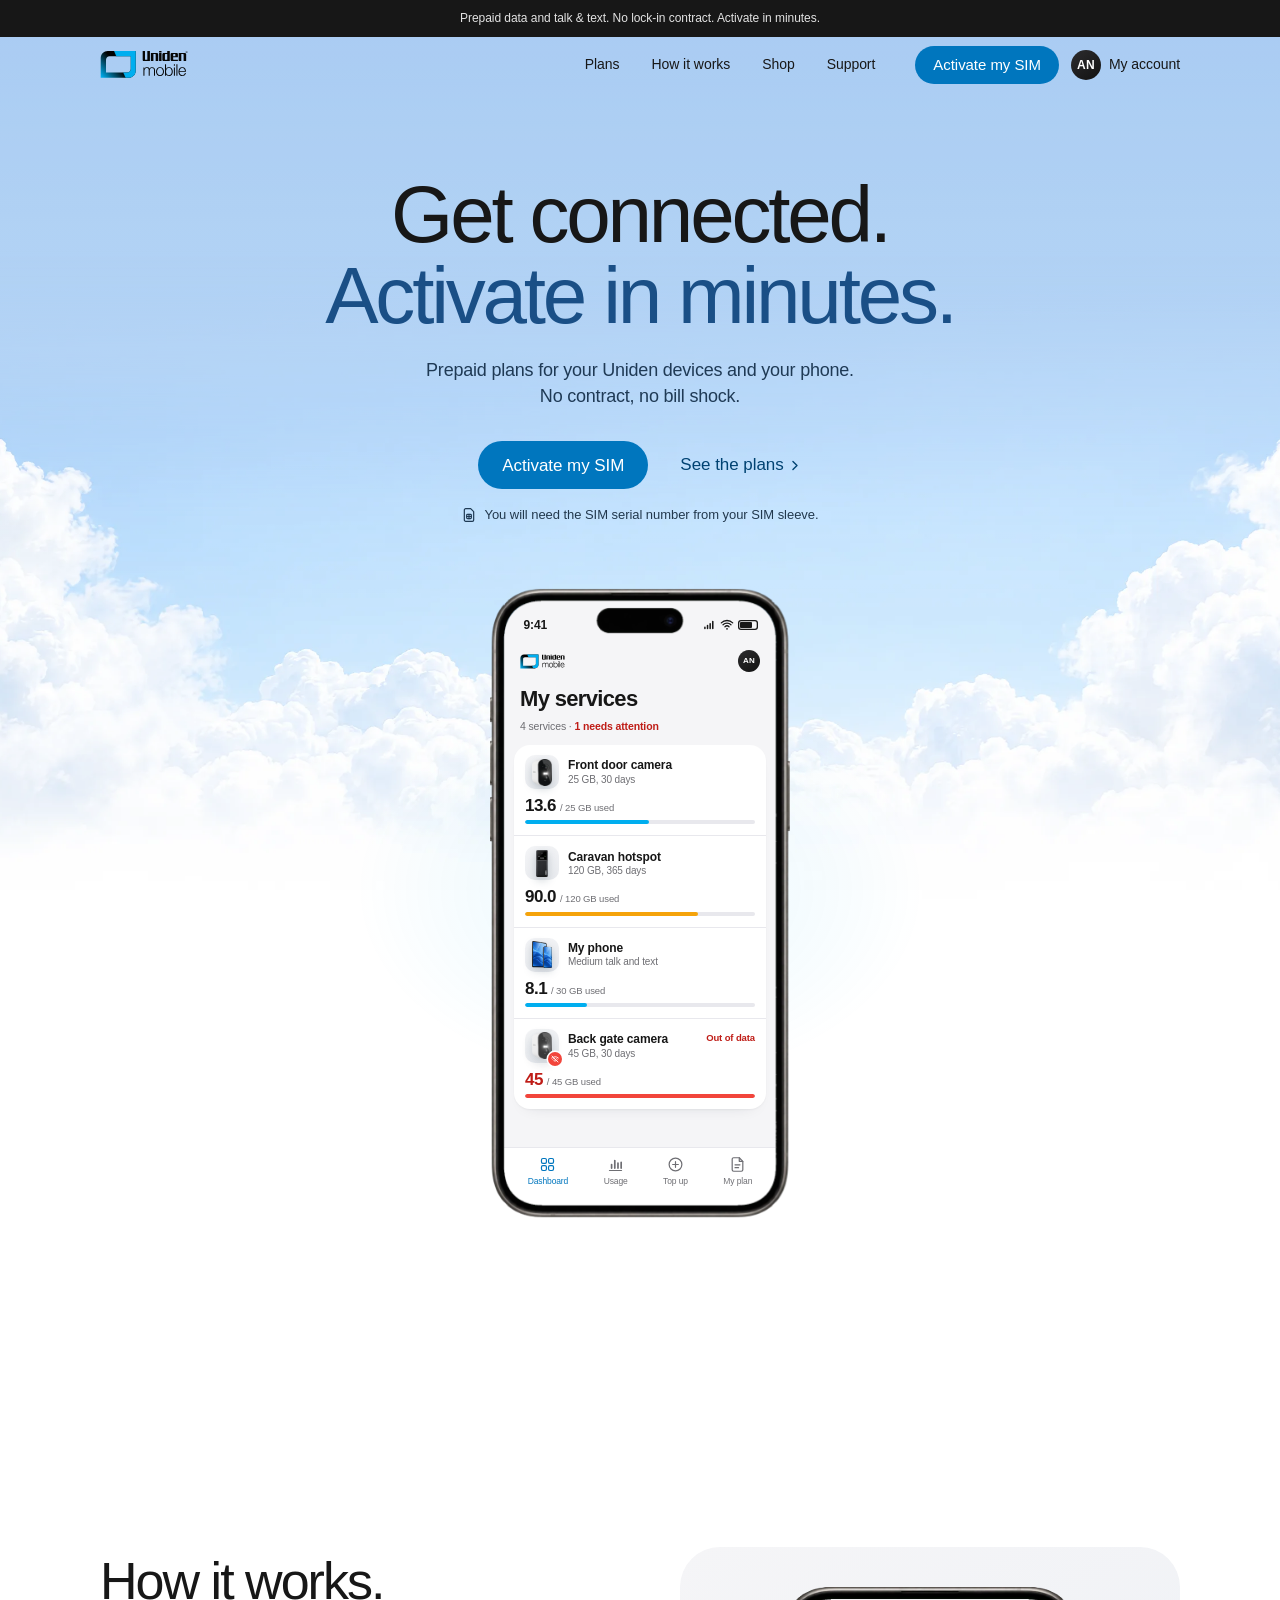
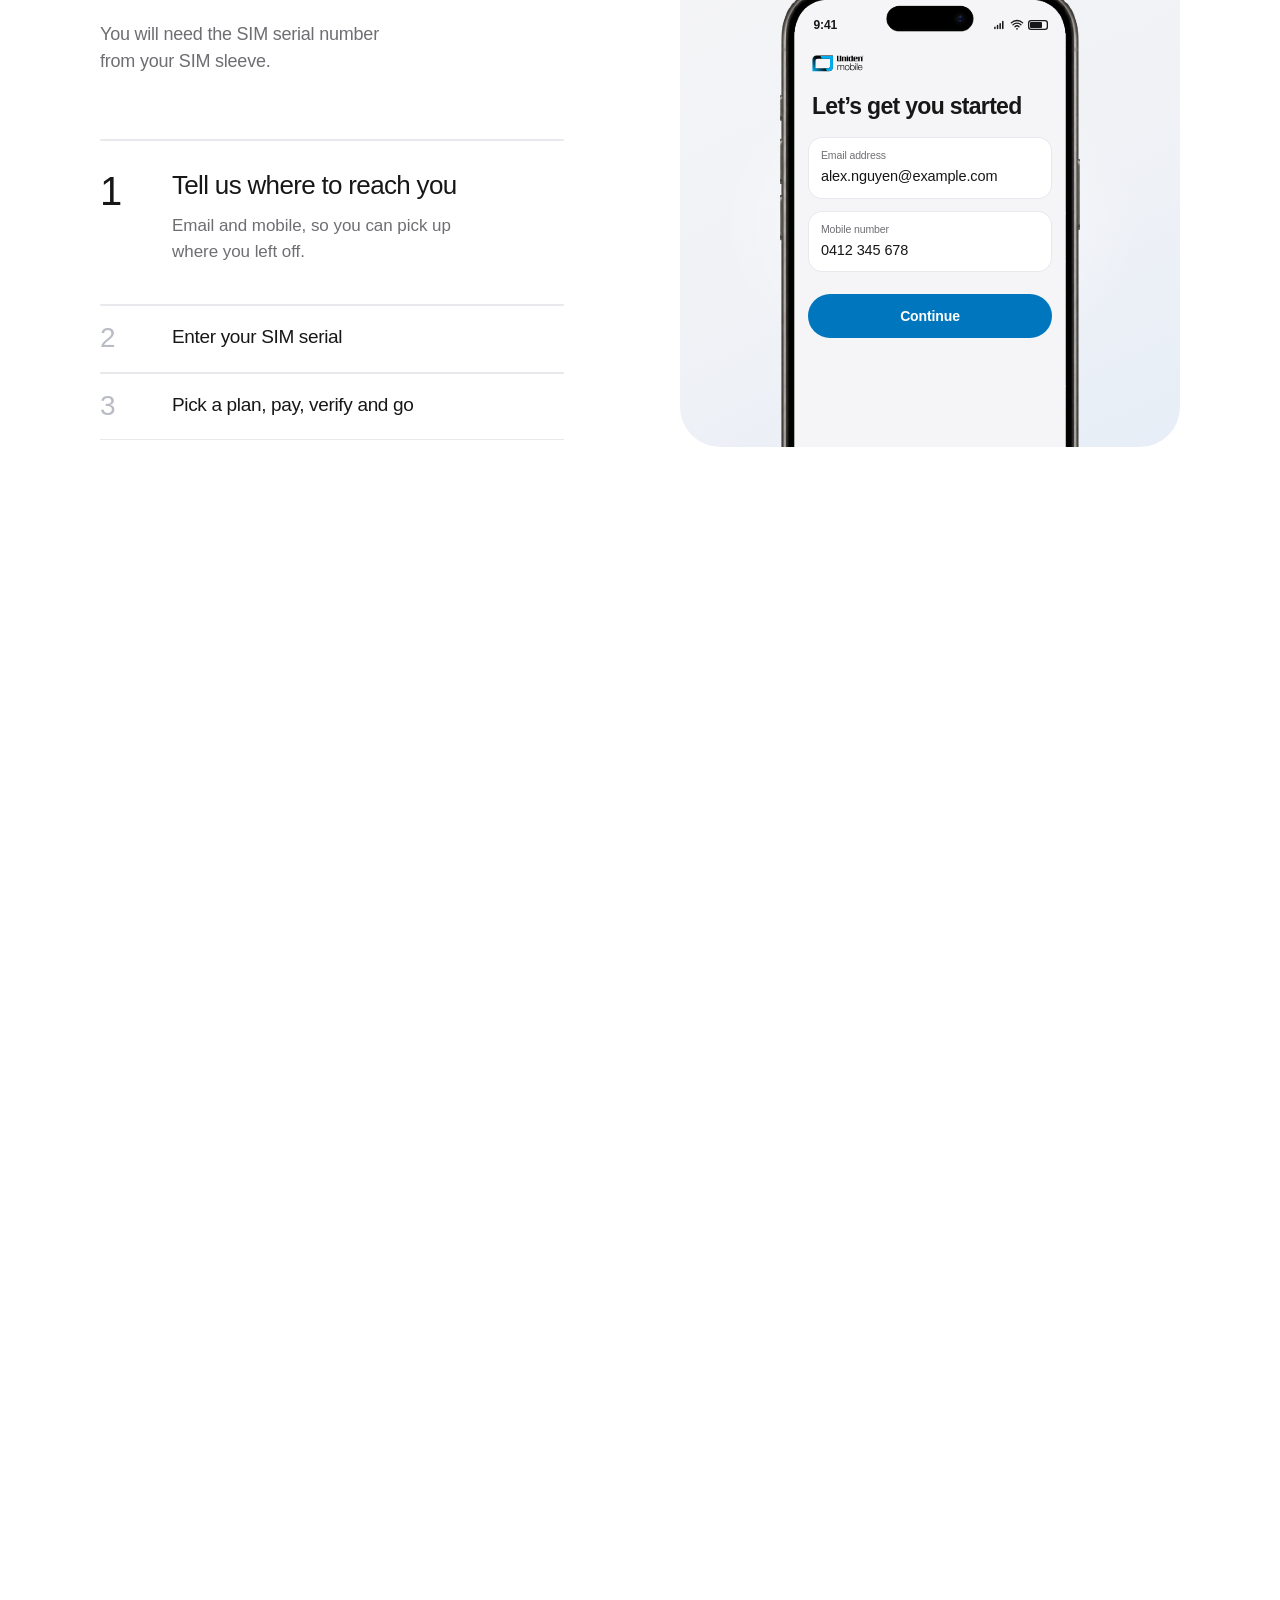
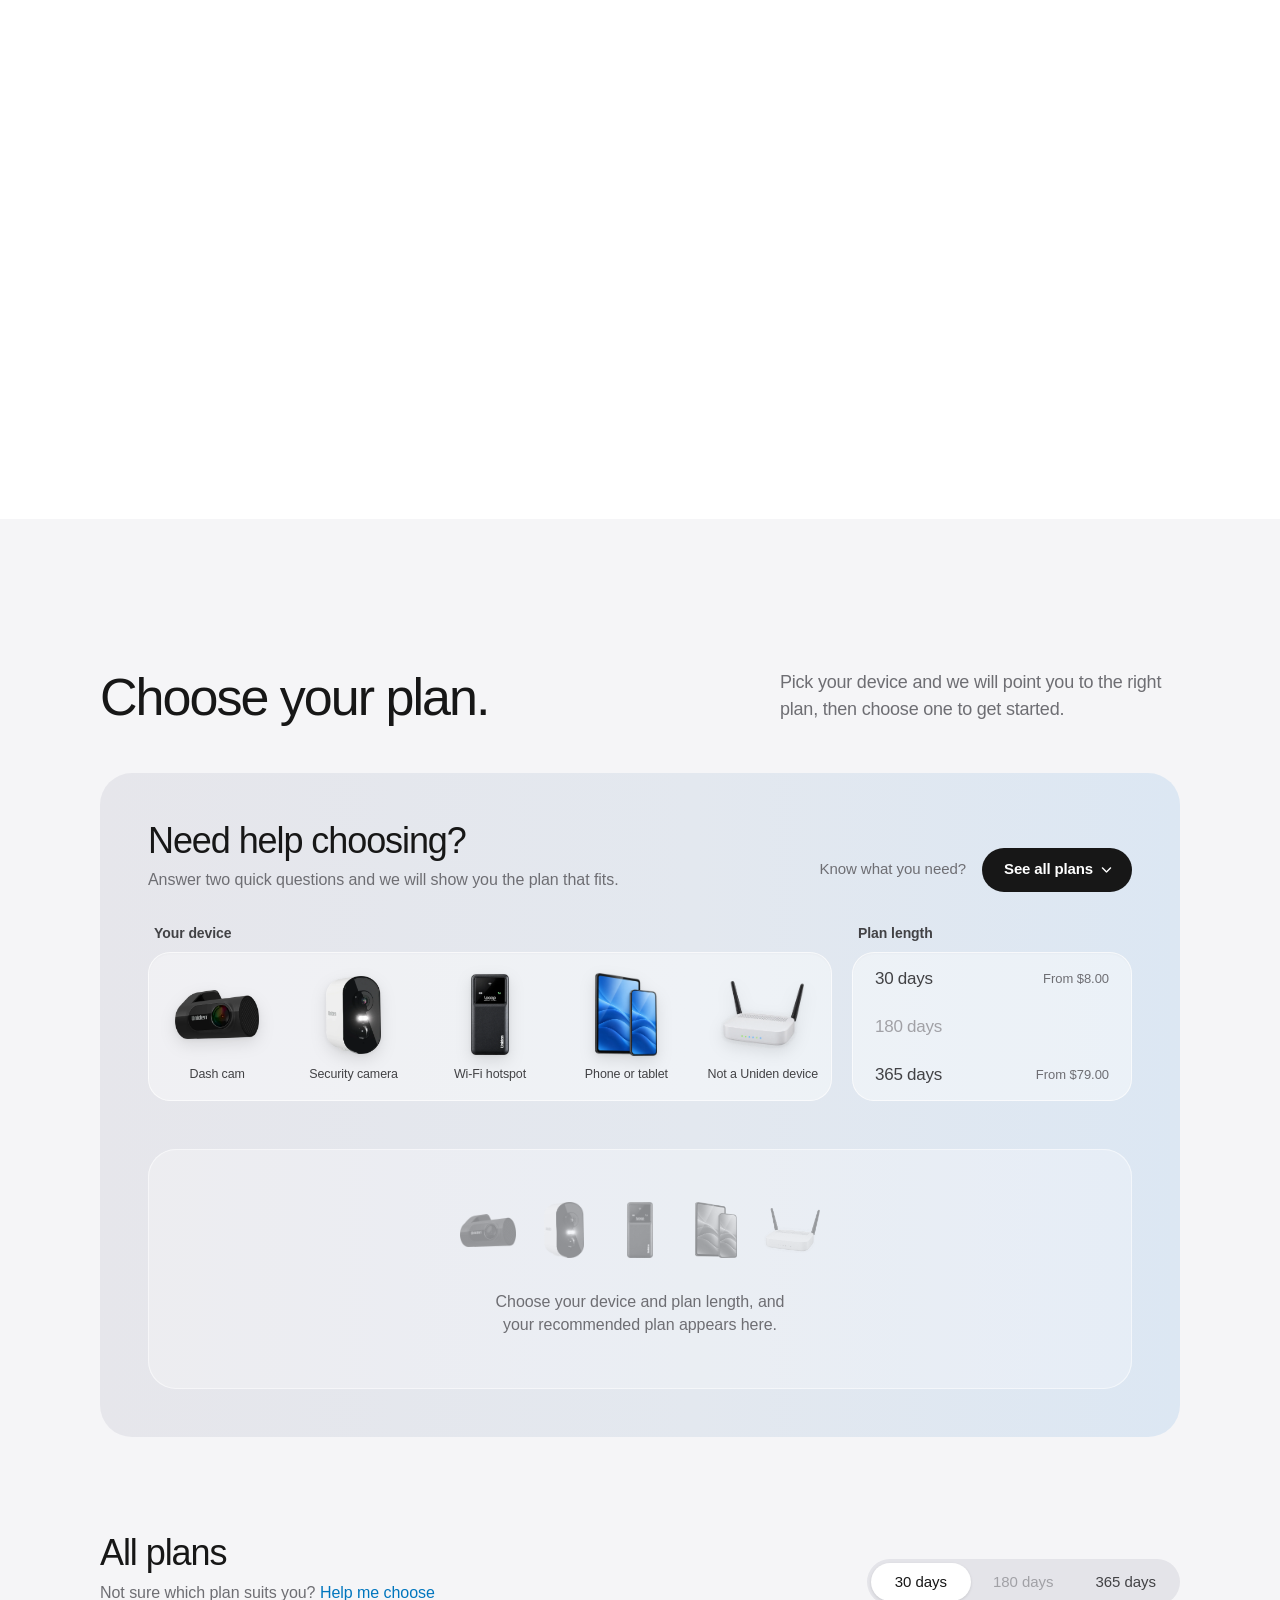
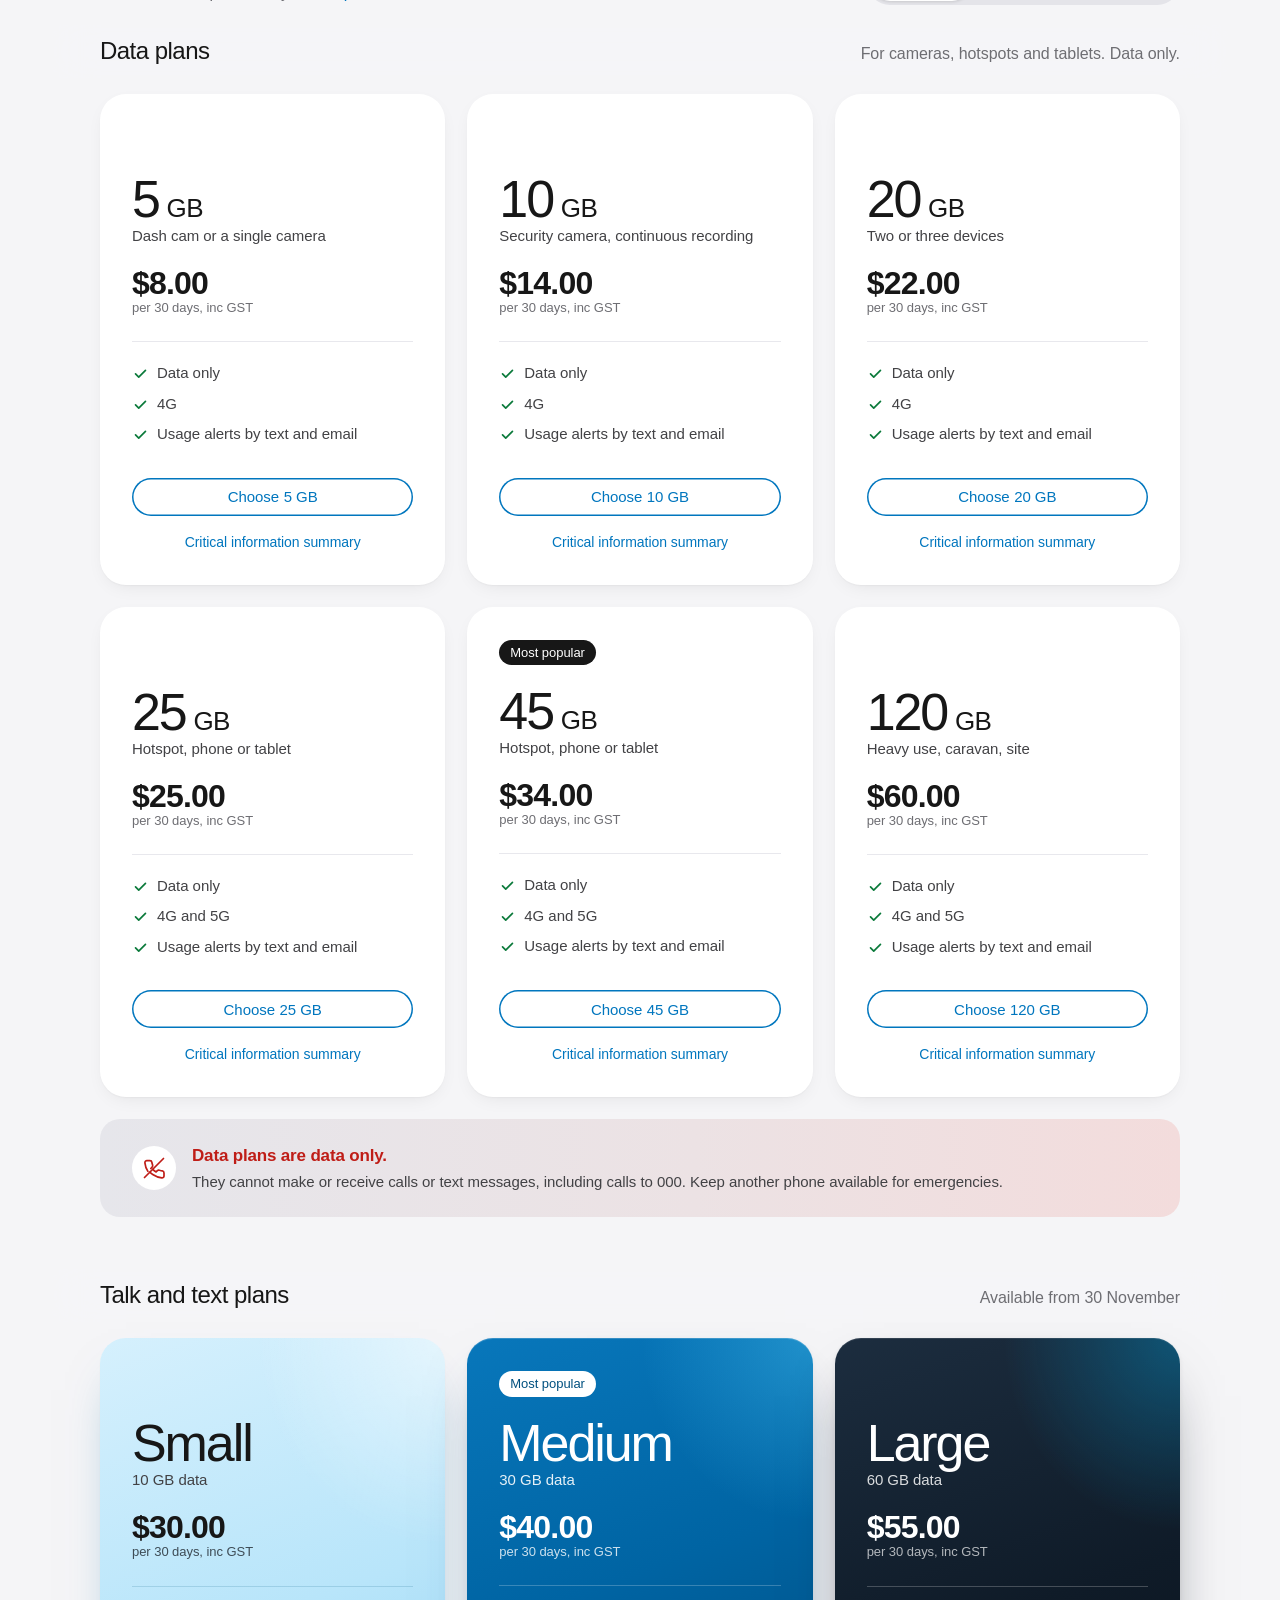
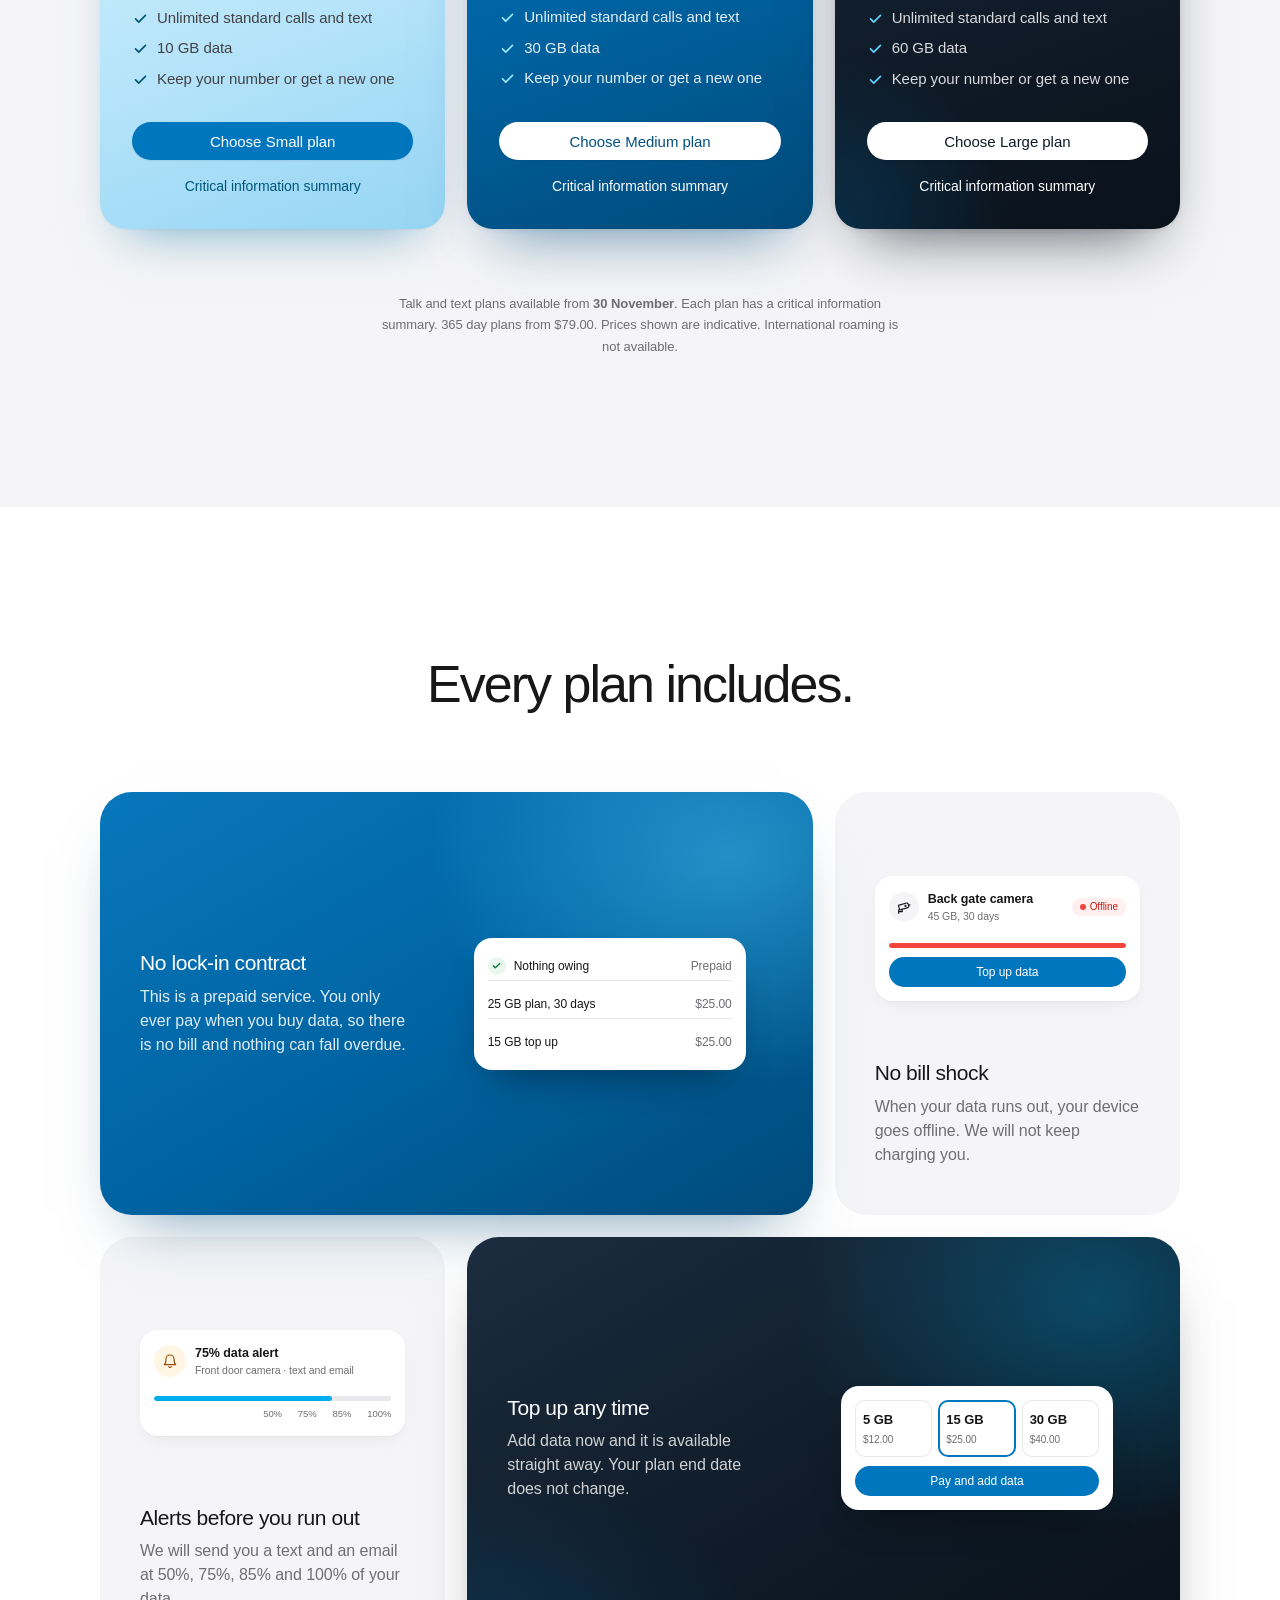
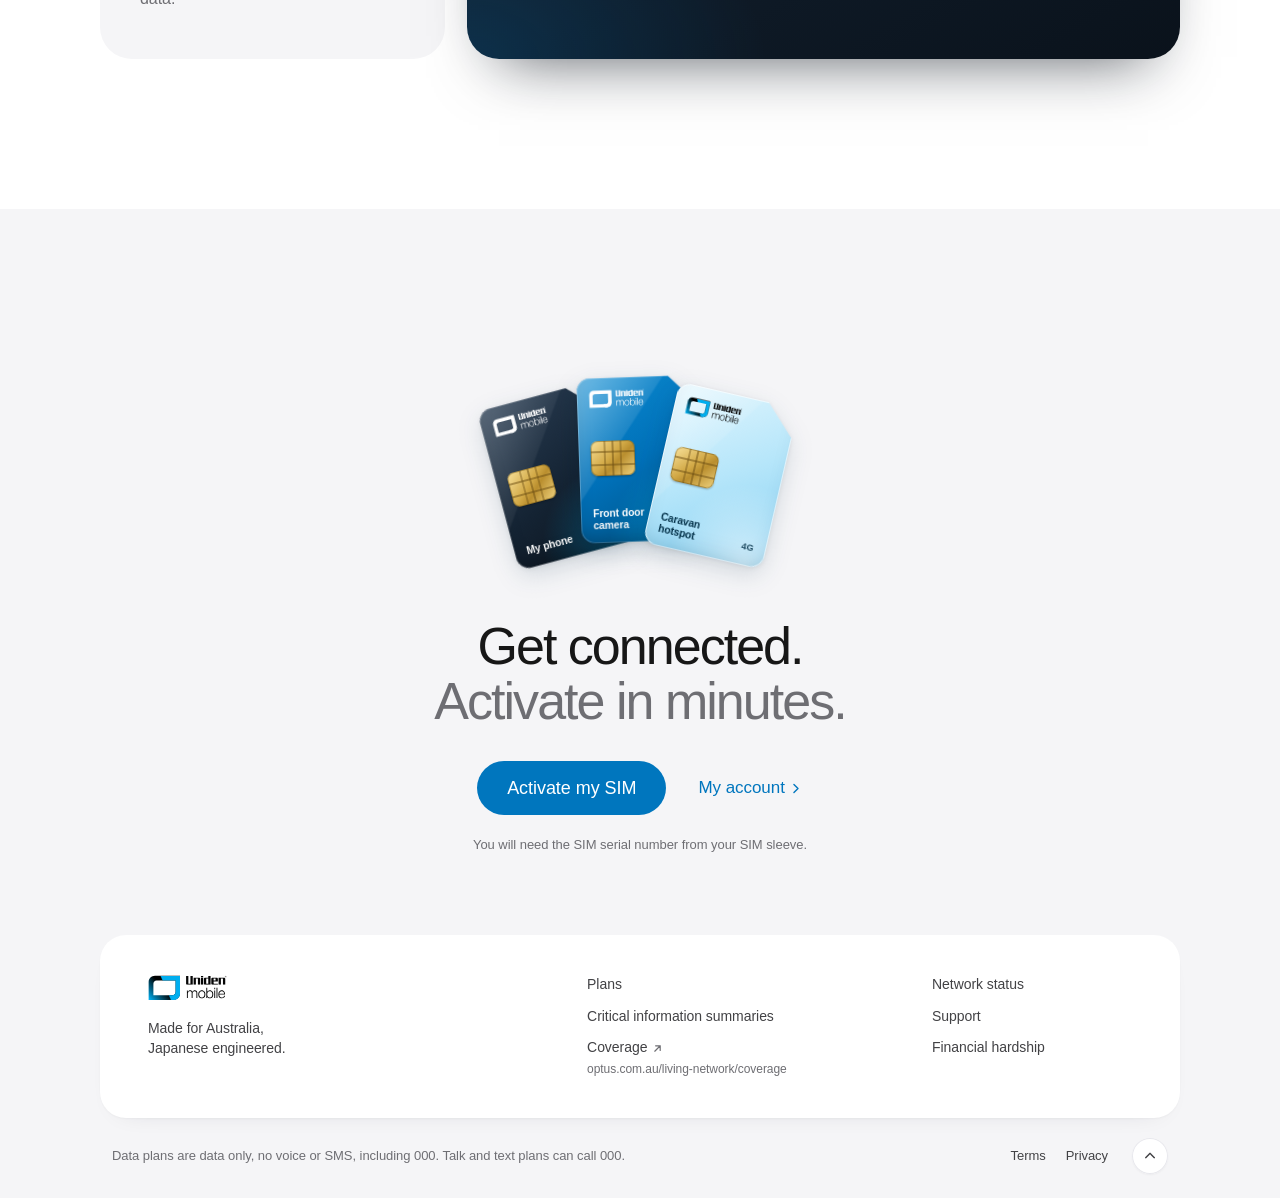
==== commit e57b9a81: "Use real Uniden photos for the security camera and the hotspot Every camera (front door, back gate a" ====
--- a/index.html
+++ b/index.html
@@ -2685,7 +2685,6 @@
 .focus-art img{filter:drop-shadow(0 6px 8px rgba(0,30,50,.2))}
 /* the pan-tilt camera sits dead centre in every pad: no sideways nudge; a touch smaller and lifted slightly so its
    body (not the thin antennas) reads as centred */
-.svc-art .art-ptz,.focus-art .art-ptz,.nf-art .art-ptz,.ps-art .art-ptz{translate:0 -4%;max-height:66%}
 .focus-art img{filter:grayscale(1) drop-shadow(0 6px 8px rgba(0,30,50,.2));opacity:.82}
 /* art pads: the grid cell is exactly the pad, so tall products size against it and centre (the row was growing to the
    image's own height, which pushed tall cutouts low) */
@@ -3034,7 +3033,6 @@
 .pk{gap:10px;padding:5px 16px 5px 5px}
 .pk-art{position:relative;display:grid;place-items:center;grid-template-rows:minmax(0,100%);grid-template-columns:minmax(0,100%);flex:none;width:32px;height:32px;border-radius:10px;background:linear-gradient(160deg,#F4F5F7,#E6E8EC)}
 .pk-art img{max-width:74%;max-height:78%;width:auto;height:auto;filter:drop-shadow(0 2px 3px rgba(0,30,50,.18))}
-.pk-art .art-ptz{max-height:70%;translate:0 -4%}
 .pk-badge{position:absolute;right:-4px;bottom:-4px;display:grid;place-items:center;width:15px;height:15px;border-radius:50%;color:#fff;box-shadow:0 0 0 2px #fff}
 .pk-badge .ic{width:9px;height:9px;stroke-width:3}
 .pk-badge.red{background:var(--red)} .pk-badge.amber{background:var(--amber)} .pk-badge.green{background:var(--green)}
@@ -3050,7 +3048,6 @@
 .acct-body .pk[aria-pressed="true"],.acct-body .pk[aria-pressed="true"]:hover{transform:none;box-shadow:inset 0 0 0 2px var(--select),0 12px 26px -18px rgba(11,76,134,.35)}
 .acct-body .pk-art{width:52px;height:52px;border-radius:14px}
 .acct-body .pk-art img{max-width:72%;max-height:78%}
-.acct-body .pk-art .art-ptz{max-height:70%}
 .acct-body .pk-badge{right:-5px;bottom:-5px;width:20px;height:20px;box-shadow:0 0 0 2.5px #fff}
 .acct-body .pk-badge .ic{width:11px;height:11px;stroke-width:3}
 .pk-t{display:grid;gap:3px;min-width:0}
@@ -3346,6 +3343,9 @@
   /* the two calls to action stack, centred: Activate my SIM, then My account beneath */
   .hero-cta{flex-direction:column;align-items:center;gap:var(--s4)}
 }
+
+/* the Looop hotspot is a tall front view: sized by height to sit level with the security camera */
+#devgrid .dev[data-dev="hotspot"]{--dw:62px}
 </style>
 </head>
 <body>
@@ -3478,7 +3478,7 @@
               <div class="ps-svc"><div class="ps-top"><span class="ps-art" data-art="seccam"></span><span class="ps-id"><b>Front door camera</b><span>25 GB, 30 days</span></span></div><p class="ps-left"><b>13.6</b><span>/ 25 GB used</span></p><div class="ps-meter"><i style="width:54%"></i></div></div>
               <div class="ps-svc"><div class="ps-top"><span class="ps-art" data-art="hotspot"></span><span class="ps-id"><b>Caravan hotspot</b><span>120 GB, 365 days</span></span></div><p class="ps-left"><b>90.0</b><span>/ 120 GB used</span></p><div class="ps-meter amber"><i style="width:75%"></i></div></div>
               <div class="ps-svc"><div class="ps-top"><span class="ps-art" data-art="phone"></span><span class="ps-id"><b>My phone</b><span>Medium talk and text</span></span></div><p class="ps-left"><b>8.1</b><span>/ 30 GB used</span></p><div class="ps-meter"><i style="width:27%"></i></div></div>
-              <div class="ps-svc off"><div class="ps-top"><span class="ps-art off" data-art="ptz"><span class="ps-badge"><svg class="ic"><use href="#i-offline"/></svg></span></span><span class="ps-id"><b>Back gate camera</b><span>45 GB, 30 days</span></span><span class="ps-state">Out of data</span></div><p class="ps-left red"><b>45</b><span>/ 45 GB used</span></p><div class="ps-meter red"><i style="width:100%"></i></div></div>
+              <div class="ps-svc off"><div class="ps-top"><span class="ps-art off" data-art="seccam"><span class="ps-badge"><svg class="ic"><use href="#i-offline"/></svg></span></span><span class="ps-id"><b>Back gate camera</b><span>45 GB, 30 days</span></span><span class="ps-state">Out of data</span></div><p class="ps-left red"><b>45</b><span>/ 45 GB used</span></p><div class="ps-meter red"><i style="width:100%"></i></div></div>
             </div>
             <div class="ps-tabs">
               <span class="on"><svg class="ic"><use href="#i-grid"/></svg>Dashboard</span>
@@ -3490,7 +3490,7 @@
         </div>
         <div class="notif n1" aria-hidden="true"><span class="nf-art" data-art="seccam"><span class="nf-badge green"><svg class="ic"><use href="#i-check"/></svg></span></span><div class="nf-txt"><b>Front door camera is online</b><span>Your 25 GB plan is active.</span></div></div>
         <div class="notif n2" aria-hidden="true"><span class="nf-art" data-art="hotspot"><span class="nf-badge amber"><svg class="ic"><use href="#i-bell"/></svg></span></span><div class="nf-txt"><b>75% data alert</b><span>Caravan hotspot<i class="nf-sep"> · </i><em class="nf-when">2 days ago</em></span></div></div>
-        <div class="notif n3" aria-hidden="true"><span class="nf-art" data-art="ptz"><span class="nf-badge red"><svg class="ic"><use href="#i-offline"/></svg></span></span><div class="nf-txt"><b>Back gate camera is out of data</b><span>Top up to get it back online.</span></div></div>
+        <div class="notif n3" aria-hidden="true"><span class="nf-art" data-art="seccam"><span class="nf-badge red"><svg class="ic"><use href="#i-offline"/></svg></span></span><div class="nf-txt"><b>Back gate camera is out of data</b><span>Top up to get it back online.</span></div></div>
       </div>
     </section>
 
@@ -3583,8 +3583,8 @@
               <h4 class="ch-label" id="h-step-dev">Your device</h4><span id="jv-dev" hidden></span>
               <div class="ch-track devices" id="devgrid" role="group" aria-labelledby="h-step-dev"><span class="ch-plate" aria-hidden="true"></span>
                 <button class="dev" type="button" data-dev="dashcam" aria-pressed="false"><span class="tick"><svg class="ic"><use href="#i-check"/></svg></span><span class="dev-art"><img src="[data-uri]" alt="" width="560" height="328" decoding="async"></span><span class="name">Dash cam</span></button>
-                <button class="dev" type="button" data-dev="seccam" aria-pressed="false"><span class="tick"><svg class="ic"><use href="#i-check"/></svg></span><span class="dev-art"><img src="[data-uri]" alt="" width="382" height="560" decoding="async"></span><span class="name">Security camera</span></button>
-                <button class="dev" type="button" data-dev="hotspot" aria-pressed="false"><span class="tick"><svg class="ic"><use href="#i-check"/></svg></span><span class="dev-art"><img src="[data-uri]" alt="" width="820" height="580" decoding="async"></span><span class="name">Wi-Fi hotspot</span></button>
+                <button class="dev" type="button" data-dev="seccam" aria-pressed="false"><span class="tick"><svg class="ic"><use href="#i-check"/></svg></span><span class="dev-art"><img src="[data-uri]" alt="" width="393" height="560" decoding="async"></span><span class="name">Security camera</span></button>
+                <button class="dev" type="button" data-dev="hotspot" aria-pressed="false"><span class="tick"><svg class="ic"><use href="#i-check"/></svg></span><span class="dev-art"><img src="[data-uri]" alt="" width="266" height="560" decoding="async"></span><span class="name">Wi-Fi hotspot</span></button>
                 <button class="dev" type="button" data-dev="phone" aria-pressed="false"><span class="tick"><svg class="ic"><use href="#i-check"/></svg></span><span class="dev-art"><img src="[data-uri]" alt="" width="615" height="820" decoding="async"></span><span class="name">Phone or tablet</span></button>
                 <button class="dev wide" type="button" data-dev="other" aria-pressed="false"><span class="tick"><svg class="ic"><use href="#i-check"/></svg></span><span class="dev-art"><img src="[data-uri]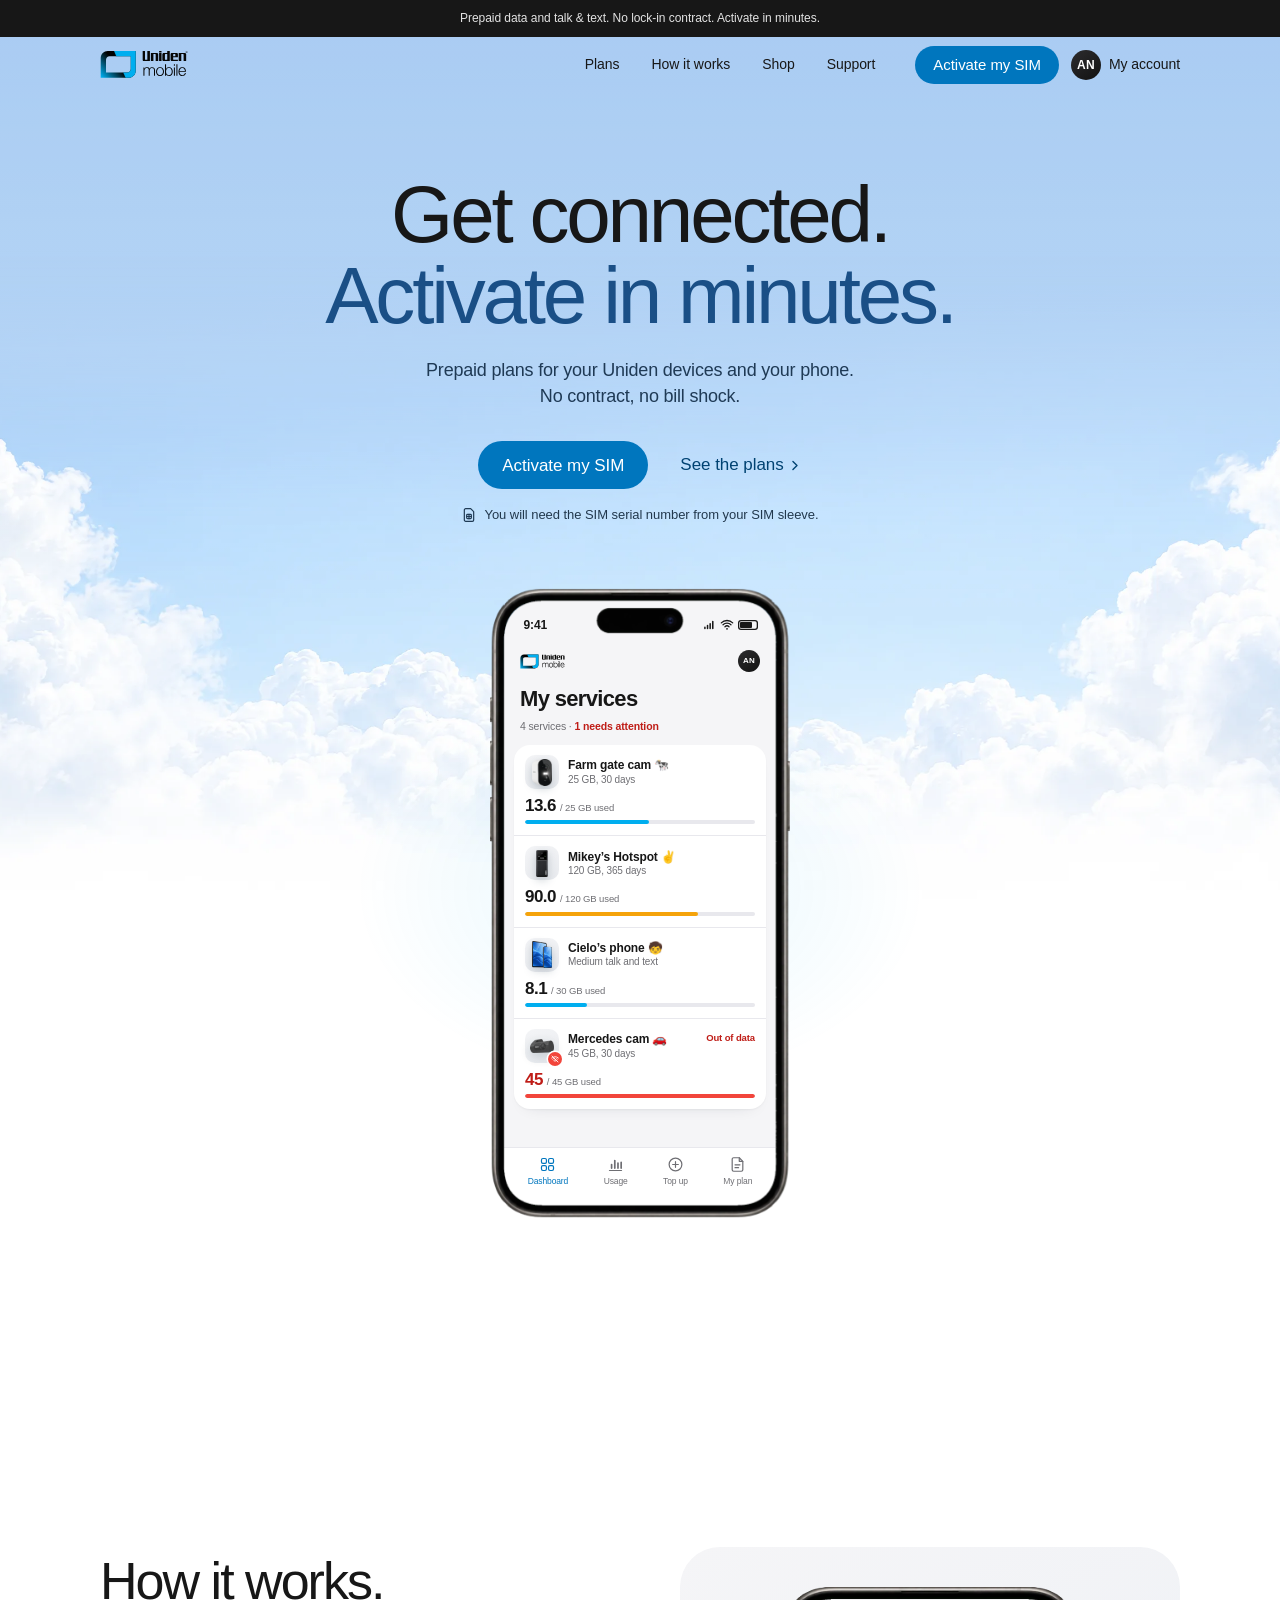
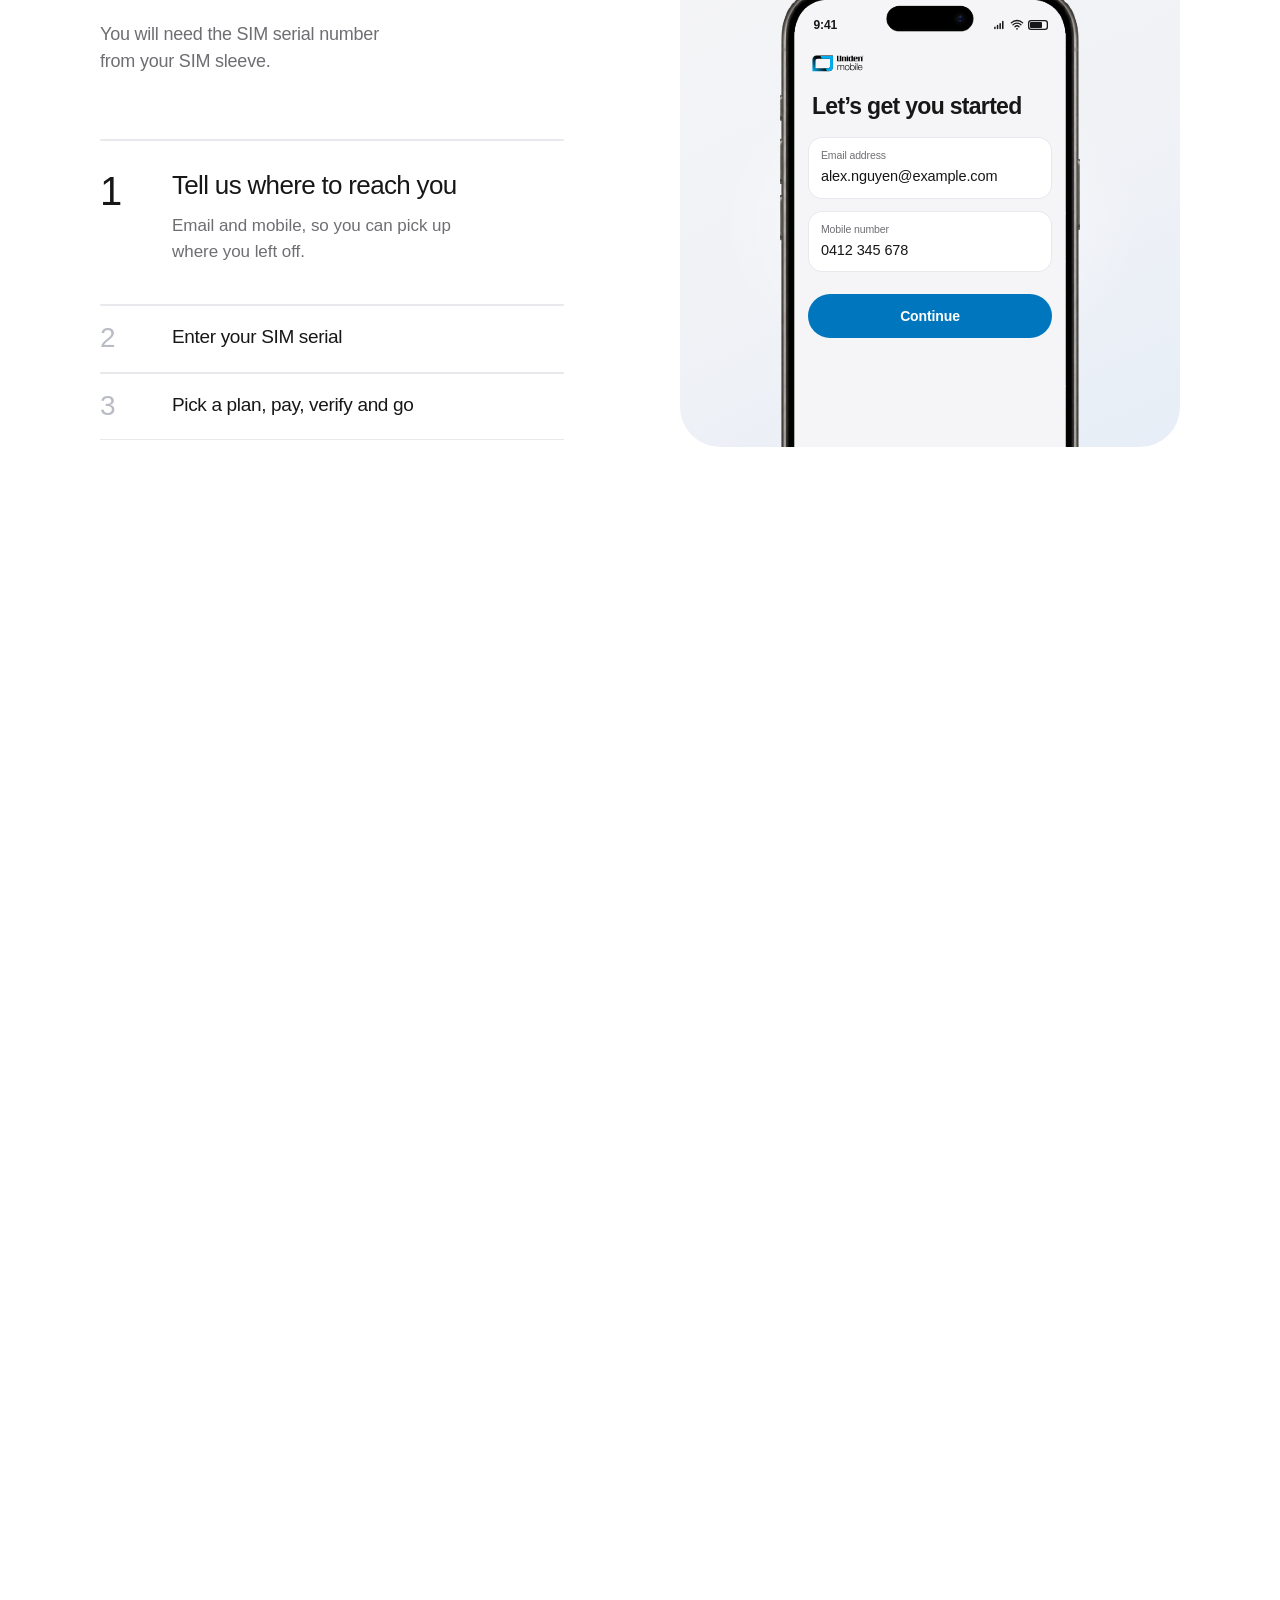
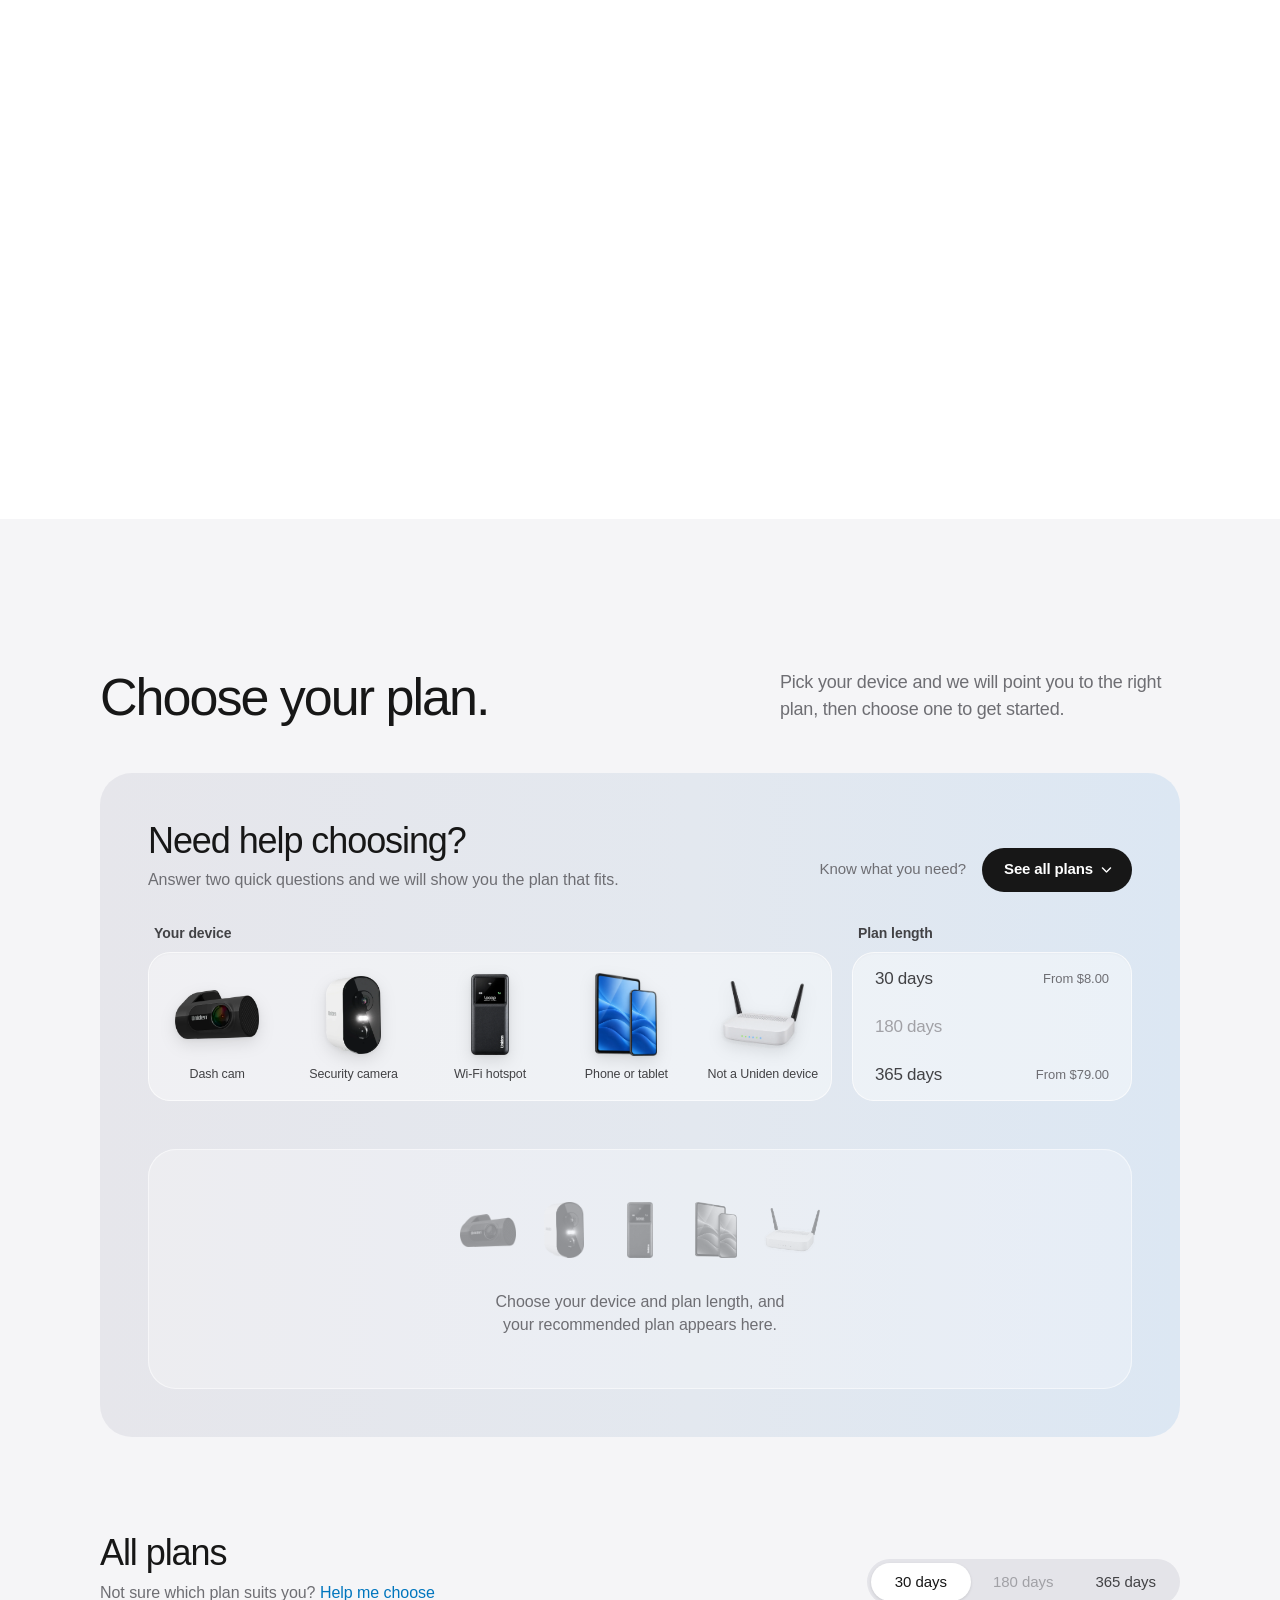
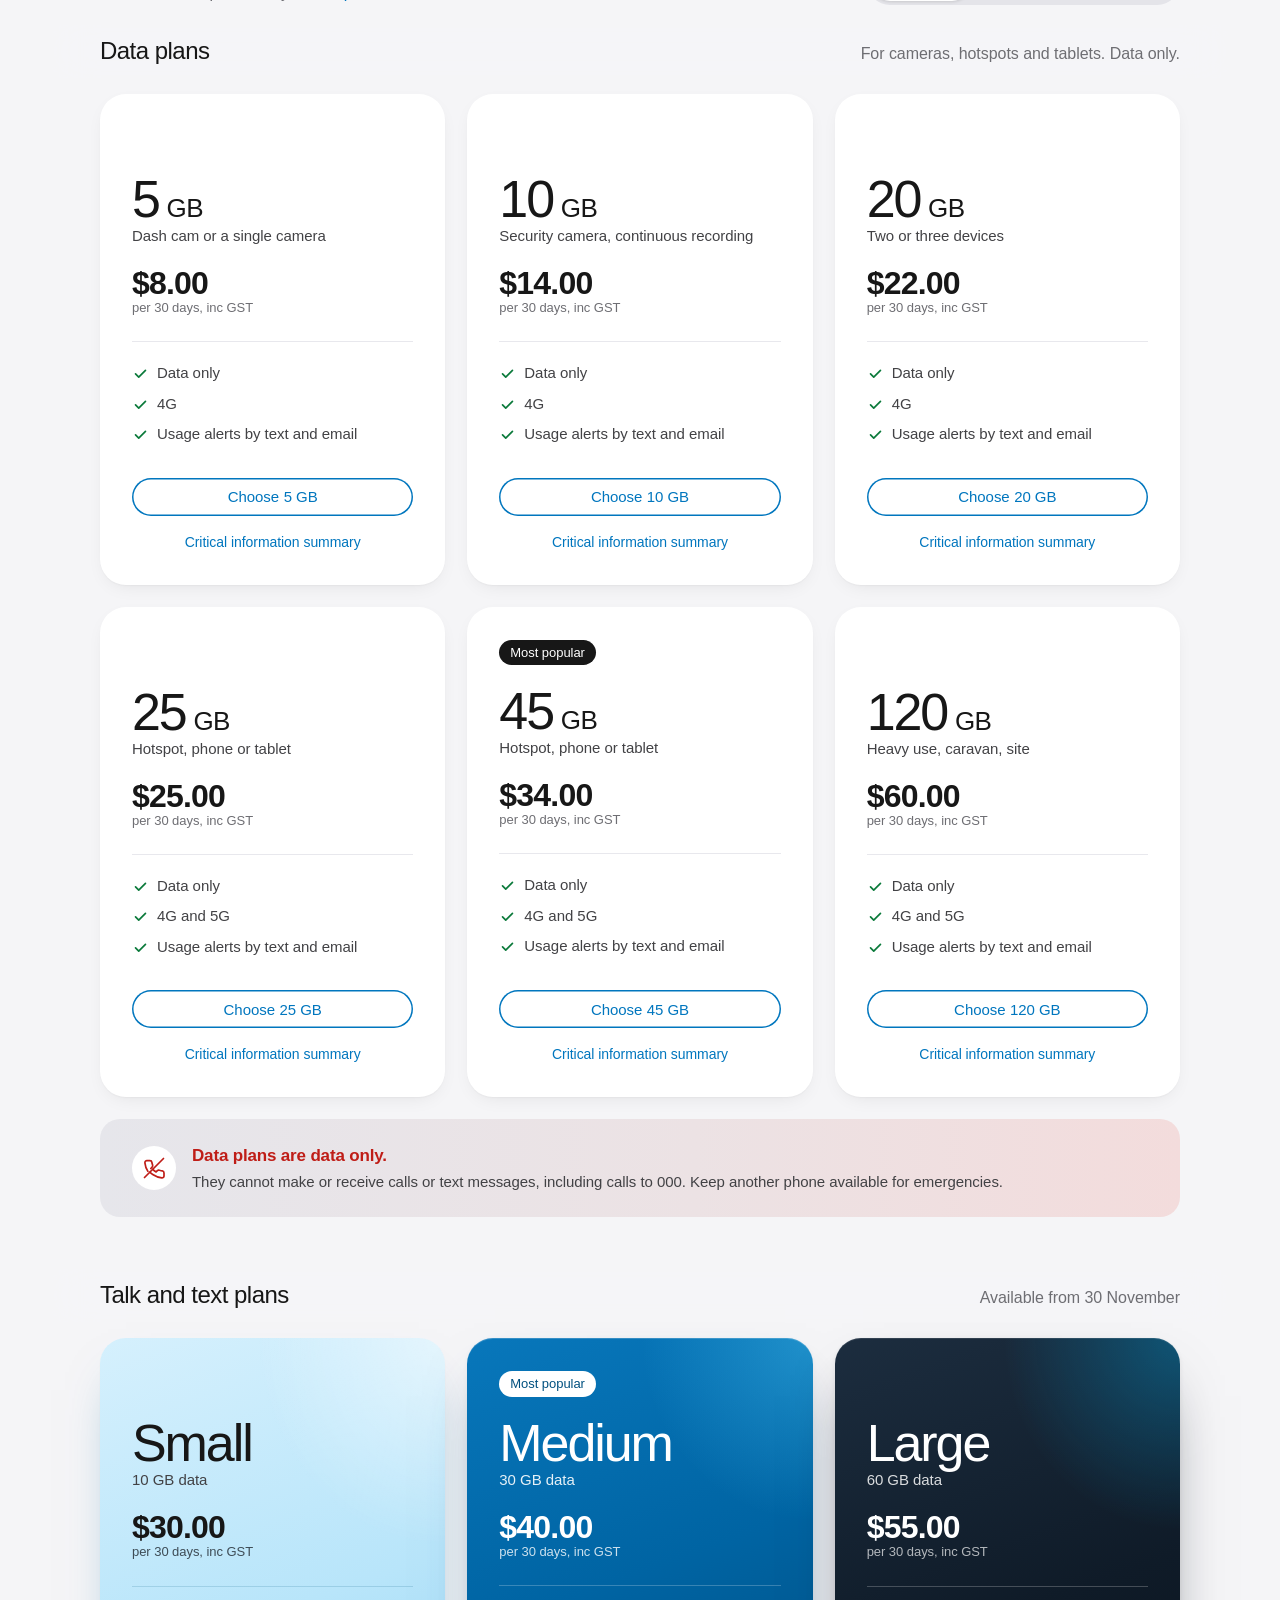
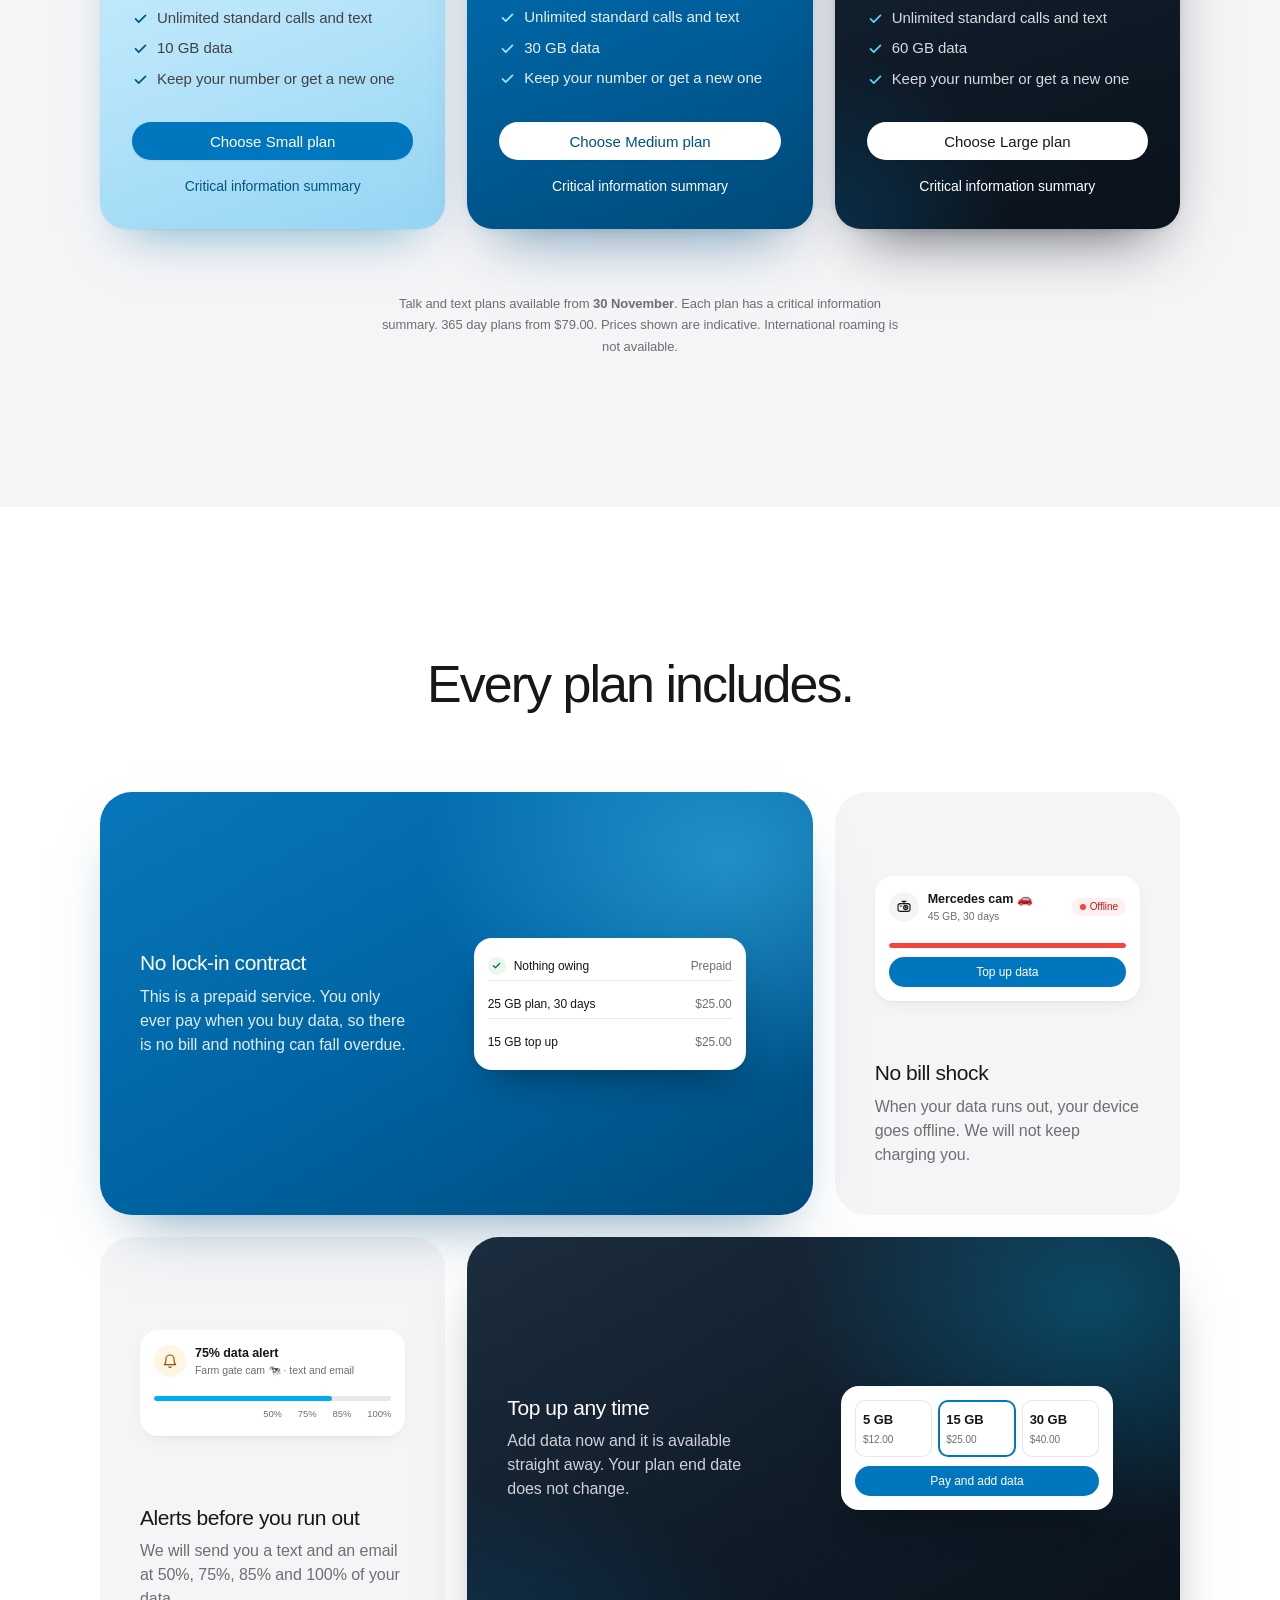
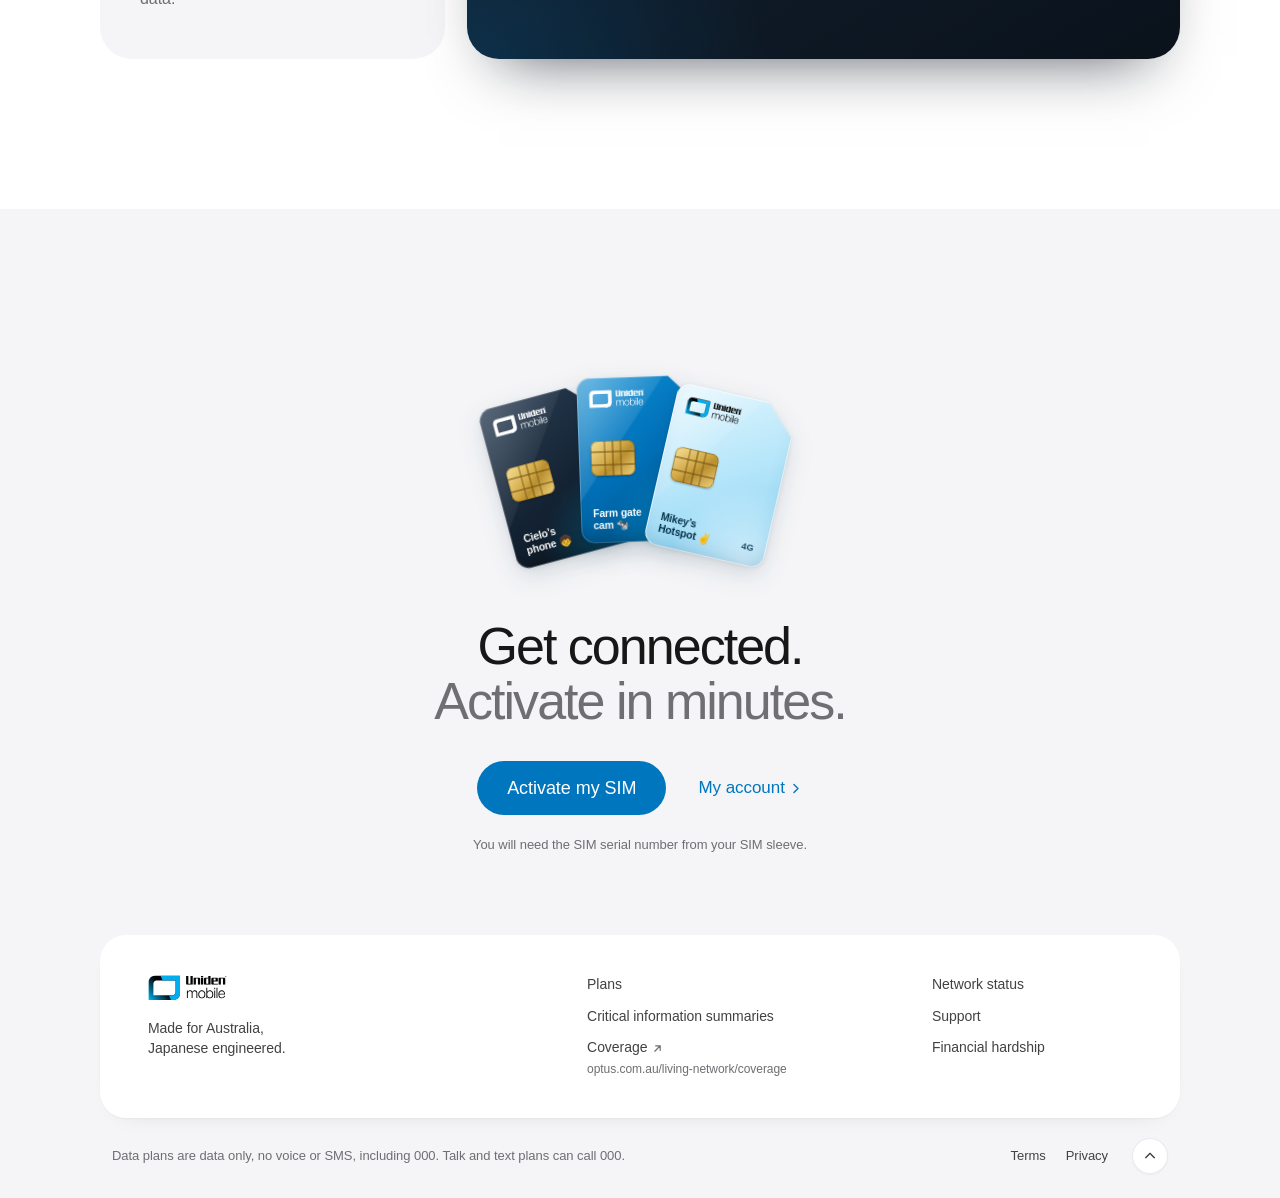
==== commit ca5cb5b0: "Give the demo services lifelike names The four sample services now read like a real household: Farm " ====
--- a/index.html
+++ b/index.html
@@ -3470,15 +3470,15 @@
           <div class="phone-screen">
             <div class="phone-island"></div>
             <div class="ps-bar"><span>9:41</span><span class="ind"><svg class="ic"><use href="#i-signal"/></svg><svg class="ic"><use href="#i-wifi"/></svg><span class="batt"></span></span></div>
-            <div class="ps-notif"><span class="nf-art" data-art="seccam"><span class="nf-badge green"><svg class="ic"><use href="#i-check"/></svg></span></span><div class="nf-txt"><b>Front door camera is online</b><span>Your 25 GB plan is active.</span></div></div>
+            <div class="ps-notif"><span class="nf-art" data-art="seccam"><span class="nf-badge green"><svg class="ic"><use href="#i-check"/></svg></span></span><div class="nf-txt"><b>Farm gate cam 🐄 is online</b><span>Your 25 GB plan is active.</span></div></div>
             <div class="ps-head"><svg viewBox="0 0 1250 410"><use href="#ulogo"/></svg><span class="avatar">AN</span></div>
             <div class="ps-title">My services</div>
             <p class="ps-sum">4 services · <b>1 needs attention</b></p>
             <div class="ps-list">
-              <div class="ps-svc"><div class="ps-top"><span class="ps-art" data-art="seccam"></span><span class="ps-id"><b>Front door camera</b><span>25 GB, 30 days</span></span></div><p class="ps-left"><b>13.6</b><span>/ 25 GB used</span></p><div class="ps-meter"><i style="width:54%"></i></div></div>
-              <div class="ps-svc"><div class="ps-top"><span class="ps-art" data-art="hotspot"></span><span class="ps-id"><b>Caravan hotspot</b><span>120 GB, 365 days</span></span></div><p class="ps-left"><b>90.0</b><span>/ 120 GB used</span></p><div class="ps-meter amber"><i style="width:75%"></i></div></div>
-              <div class="ps-svc"><div class="ps-top"><span class="ps-art" data-art="phone"></span><span class="ps-id"><b>My phone</b><span>Medium talk and text</span></span></div><p class="ps-left"><b>8.1</b><span>/ 30 GB used</span></p><div class="ps-meter"><i style="width:27%"></i></div></div>
-              <div class="ps-svc off"><div class="ps-top"><span class="ps-art off" data-art="seccam"><span class="ps-badge"><svg class="ic"><use href="#i-offline"/></svg></span></span><span class="ps-id"><b>Back gate camera</b><span>45 GB, 30 days</span></span><span class="ps-state">Out of data</span></div><p class="ps-left red"><b>45</b><span>/ 45 GB used</span></p><div class="ps-meter red"><i style="width:100%"></i></div></div>
+              <div class="ps-svc"><div class="ps-top"><span class="ps-art" data-art="seccam"></span><span class="ps-id"><b>Farm gate cam 🐄</b><span>25 GB, 30 days</span></span></div><p class="ps-left"><b>13.6</b><span>/ 25 GB used</span></p><div class="ps-meter"><i style="width:54%"></i></div></div>
+              <div class="ps-svc"><div class="ps-top"><span class="ps-art" data-art="hotspot"></span><span class="ps-id"><b>Mikey’s Hotspot ✌️</b><span>120 GB, 365 days</span></span></div><p class="ps-left"><b>90.0</b><span>/ 120 GB used</span></p><div class="ps-meter amber"><i style="width:75%"></i></div></div>
+              <div class="ps-svc"><div class="ps-top"><span class="ps-art" data-art="phone"></span><span class="ps-id"><b>Cielo’s phone 🧒</b><span>Medium talk and text</span></span></div><p class="ps-left"><b>8.1</b><span>/ 30 GB used</span></p><div class="ps-meter"><i style="width:27%"></i></div></div>
+              <div class="ps-svc off"><div class="ps-top"><span class="ps-art off" data-art="dashcam"><span class="ps-badge"><svg class="ic"><use href="#i-offline"/></svg></span></span><span class="ps-id"><b>Mercedes cam 🚗</b><span>45 GB, 30 days</span></span><span class="ps-state">Out of data</span></div><p class="ps-left red"><b>45</b><span>/ 45 GB used</span></p><div class="ps-meter red"><i style="width:100%"></i></div></div>
             </div>
             <div class="ps-tabs">
               <span class="on"><svg class="ic"><use href="#i-grid"/></svg>Dashboard</span>
@@ -3488,9 +3488,9 @@
             </div>
           </div>
         </div>
-        <div class="notif n1" aria-hidden="true"><span class="nf-art" data-art="seccam"><span class="nf-badge green"><svg class="ic"><use href="#i-check"/></svg></span></span><div class="nf-txt"><b>Front door camera is online</b><span>Your 25 GB plan is active.</span></div></div>
-        <div class="notif n2" aria-hidden="true"><span class="nf-art" data-art="hotspot"><span class="nf-badge amber"><svg class="ic"><use href="#i-bell"/></svg></span></span><div class="nf-txt"><b>75% data alert</b><span>Caravan hotspot<i class="nf-sep"> · </i><em class="nf-when">2 days ago</em></span></div></div>
-        <div class="notif n3" aria-hidden="true"><span class="nf-art" data-art="seccam"><span class="nf-badge red"><svg class="ic"><use href="#i-offline"/></svg></span></span><div class="nf-txt"><b>Back gate camera is out of data</b><span>Top up to get it back online.</span></div></div>
+        <div class="notif n1" aria-hidden="true"><span class="nf-art" data-art="seccam"><span class="nf-badge green"><svg class="ic"><use href="#i-check"/></svg></span></span><div class="nf-txt"><b>Farm gate cam 🐄 is online</b><span>Your 25 GB plan is active.</span></div></div>
+        <div class="notif n2" aria-hidden="true"><span class="nf-art" data-art="hotspot"><span class="nf-badge amber"><svg class="ic"><use href="#i-bell"/></svg></span></span><div class="nf-txt"><b>75% data alert</b><span>Mikey’s Hotspot ✌️<i class="nf-sep"> · </i><em class="nf-when">2 days ago</em></span></div></div>
+        <div class="notif n3" aria-hidden="true"><span class="nf-art" data-art="dashcam"><span class="nf-badge red"><svg class="ic"><use href="#i-offline"/></svg></span></span><div class="nf-txt"><b>Mercedes cam 🚗 is out of data</b><span>Top up to get it back online.</span></div></div>
       </div>
     </section>
 
@@ -3636,7 +3636,7 @@
           </article>
           <article class="step feat">
             <div class="step-ui" aria-hidden="true"><div class="mini">
-              <div class="mrow"><span class="ps-ic"><svg class="ic"><use href="#i-seccam"/></svg></span><div><b>Back gate camera</b><small>45 GB, 30 days</small></div><span class="pill red"><span class="dot red"></span>Offline</span></div>
+              <div class="mrow"><span class="ps-ic"><svg class="ic"><use href="#i-dashcam"/></svg></span><div><b>Mercedes cam 🚗</b><small>45 GB, 30 days</small></div><span class="pill red"><span class="dot red"></span>Offline</span></div>
               <div class="ps-meter red"><i style="width:100%"></i></div>
               <div class="btn-mini">Top up data</div>
             </div></div>
@@ -3645,7 +3645,7 @@
           </article>
           <article class="step feat">
             <div class="step-ui" aria-hidden="true"><div class="mini">
-              <div class="mrow"><span class="icircle amber"><svg class="ic"><use href="#i-bell"/></svg></span><div><b>75% data alert</b><small>Front door camera · text and email</small></div></div>
+              <div class="mrow"><span class="icircle amber"><svg class="ic"><use href="#i-bell"/></svg></span><div><b>75% data alert</b><small>Farm gate cam 🐄 · text and email</small></div></div>
               <div class="mticks"><div class="ps-meter"><i style="width:75%"></i></div><div class="mlabels"><span>50%</span><span>75%</span><span>85%</span><span>100%</span></div></div>
             </div></div>
             <h3>Alerts before you run out</h3>
@@ -3666,7 +3666,7 @@
     <!-- closing -->
     <section class="section grey closing" aria-labelledby="h-close">
       <div class="wrap">
-        <div class="sim-fan close-sims" aria-hidden="true"><span class="sim-w"><span class="sim night"><svg class="sim-logo" viewBox="0 0 1250 410" aria-hidden="true"><use href="#ulogo"/></svg><span class="sim-chip"></span><span class="sim-foot"><span class="sim-label">My phone</span><span class="sim-net">4G</span></span></span></span><span class="sim-w"><span class="sim blue"><svg class="sim-logo" viewBox="0 0 1250 410" aria-hidden="true"><use href="#ulogo"/></svg><span class="sim-chip"></span><span class="sim-foot"><span class="sim-label">Front door camera</span><span class="sim-net">4G</span></span></span></span><span class="sim-w"><span class="sim sky"><svg class="sim-logo" viewBox="0 0 1250 410" aria-hidden="true"><use href="#ulogo"/></svg><span class="sim-chip"></span><span class="sim-foot"><span class="sim-label">Caravan hotspot</span><span class="sim-net">4G</span></span></span></span></div>
+        <div class="sim-fan close-sims" aria-hidden="true"><span class="sim-w"><span class="sim night"><svg class="sim-logo" viewBox="0 0 1250 410" aria-hidden="true"><use href="#ulogo"/></svg><span class="sim-chip"></span><span class="sim-foot"><span class="sim-label">Cielo’s phone 🧒</span><span class="sim-net">4G</span></span></span></span><span class="sim-w"><span class="sim blue"><svg class="sim-logo" viewBox="0 0 1250 410" aria-hidden="true"><use href="#ulogo"/></svg><span class="sim-chip"></span><span class="sim-foot"><span class="sim-label">Farm gate cam 🐄</span><span class="sim-net">4G</span></span></span></span><span class="sim-w"><span class="sim sky"><svg class="sim-logo" viewBox="0 0 1250 410" aria-hidden="true"><use href="#ulogo"/></svg><span class="sim-chip"></span><span class="sim-foot"><span class="sim-label">Mikey’s Hotspot ✌️</span><span class="sim-net">4G</span></span></span></span></div>
         <h2 class="h-sec" id="h-close">Get connected.<br><span class="l2">Activate in minutes.</span></h2>
         <div class="hero-cta">
           <a class="btn btn-primary btn-lg" href="#start" data-fresh>Activate my SIM</a>
@@ -4044,9 +4044,9 @@
           <div>
             <h2 class="two-h">Recent</h2>
             <div class="list">
-              <div class="row"><div><p class="v">25 GB plan</p><p class="s">Front door camera</p></div><b class="num">$25.00</b></div>
-              <div class="row"><div><p class="v">100% data alert</p><p class="s">Back gate camera</p></div><span class="t-xs mut">Yesterday</span></div>
-              <div class="row"><div><p class="v">75% data alert</p><p class="s">Front door camera</p></div><span class="t-xs mut">2 days ago</span></div>
+              <div class="row"><div><p class="v">25 GB plan</p><p class="s">Farm gate cam 🐄</p></div><b class="num">$25.00</b></div>
+              <div class="row"><div><p class="v">100% data alert</p><p class="s">Mercedes cam 🚗</p></div><span class="t-xs mut">Yesterday</span></div>
+              <div class="row"><div><p class="v">75% data alert</p><p class="s">Farm gate cam 🐄</p></div><span class="t-xs mut">2 days ago</span></div>
             </div>
           </div>
           <div class="assist">
@@ -4088,7 +4088,7 @@
         <h1 class="page-title" id="h-topup">Top up</h1>
         <div class="picker" data-switch="topSvc" role="group" aria-label="Service"></div>
         <div id="topup-alert"></div>
-        <h2 class="topup-h" id="topup-h">Add data to Back gate camera</h2>
+        <h2 class="topup-h" id="topup-h">Add data to Mercedes cam 🚗</h2>
         <p class="topup-sub" id="topup-sub"></p>
         <div class="packs" role="radiogroup" aria-label="Top up size" id="packs"></div>
         <div class="tu-grid">
@@ -4233,10 +4233,10 @@
 };
 var DEV_ORDER = ['dashcam','seccam','hotspot','phone','other'];
 var SVCS = [
-  {id:'backgate', name:'Back gate camera', dev:'seccam', ref:'SIM ending 7781', started:'4 Jul 2026', plan:'45 GB, 30 days', total:45, used:45, status:'red', label:'Out of data', ends:'3 Sep', endsFull:'3 Sep 2026', price:'$34.00', auto:false, rate:1.5},
-  {id:'frontdoor', name:'Front door camera', dev:'seccam', ref:'SIM ending 2345', started:'26 Aug 2026', plan:'25 GB, 30 days', total:25, used:13.6, status:'amber', label:'12 days left', ends:'25 Sep', endsFull:'25 Sep 2026', daysLeft:12, elapsed:18, price:'$25.00', auto:false, rate:.76},
-  {id:'caravan', name:'Caravan hotspot', dev:'hotspot', ref:'SIM ending 9014', started:'12 Jun 2026', plan:'120 GB, 365 days', extra:'auto renew on', total:120, used:38.2, status:'green', label:'Active', ends:'12 Jun', endsFull:'12 Jun 2027', price:null, auto:true, rate:.41},
-  {id:'phone', name:'My phone', dev:'phone', ref:'0412 … 678', started:'1 Dec 2026', plan:'Medium talk and text, 30 days', extra:'unlimited calls and text', total:30, used:8.1, status:'green', label:'Active', ends:'31 Dec', endsFull:'31 Dec 2026', price:'$40.00', auto:false, rate:.45, voice:true}
+  {id:'backgate', name:'Mercedes cam 🚗', dev:'dashcam', ref:'SIM ending 7781', started:'4 Jul 2026', plan:'45 GB, 30 days', total:45, used:45, status:'red', label:'Out of data', ends:'3 Sep', endsFull:'3 Sep 2026', price:'$34.00', auto:false, rate:1.5},
+  {id:'frontdoor', name:'Farm gate cam 🐄', dev:'seccam', ref:'SIM ending 2345', started:'26 Aug 2026', plan:'25 GB, 30 days', total:25, used:13.6, status:'amber', label:'12 days left', ends:'25 Sep', endsFull:'25 Sep 2026', daysLeft:12, elapsed:18, price:'$25.00', auto:false, rate:.76},
+  {id:'caravan', name:'Mikey’s Hotspot ✌️', dev:'hotspot', ref:'SIM ending 9014', started:'12 Jun 2026', plan:'120 GB, 365 days', extra:'auto renew on', total:120, used:38.2, status:'green', label:'Active', ends:'12 Jun', endsFull:'12 Jun 2027', price:null, auto:true, rate:.41},
+  {id:'phone', name:'Cielo’s phone 🧒', dev:'phone', ref:'0412 … 678', started:'1 Dec 2026', plan:'Medium talk and text, 30 days', extra:'unlimited calls and text', total:30, used:8.1, status:'green', label:'Active', ends:'31 Dec', endsFull:'31 Dec 2026', price:'$40.00', auto:false, rate:.45, voice:true}
 ];
 var FRONT_SERIES = [.77,.95,.59,1.14,.86,.45,.68,1.36,1.05,.73,.55,1.23,.91,.64,.82,.41,1.09,.73];
 var PACKS = [{gb:5,price:12},{gb:15,price:25,best:true},{gb:30,price:40}];
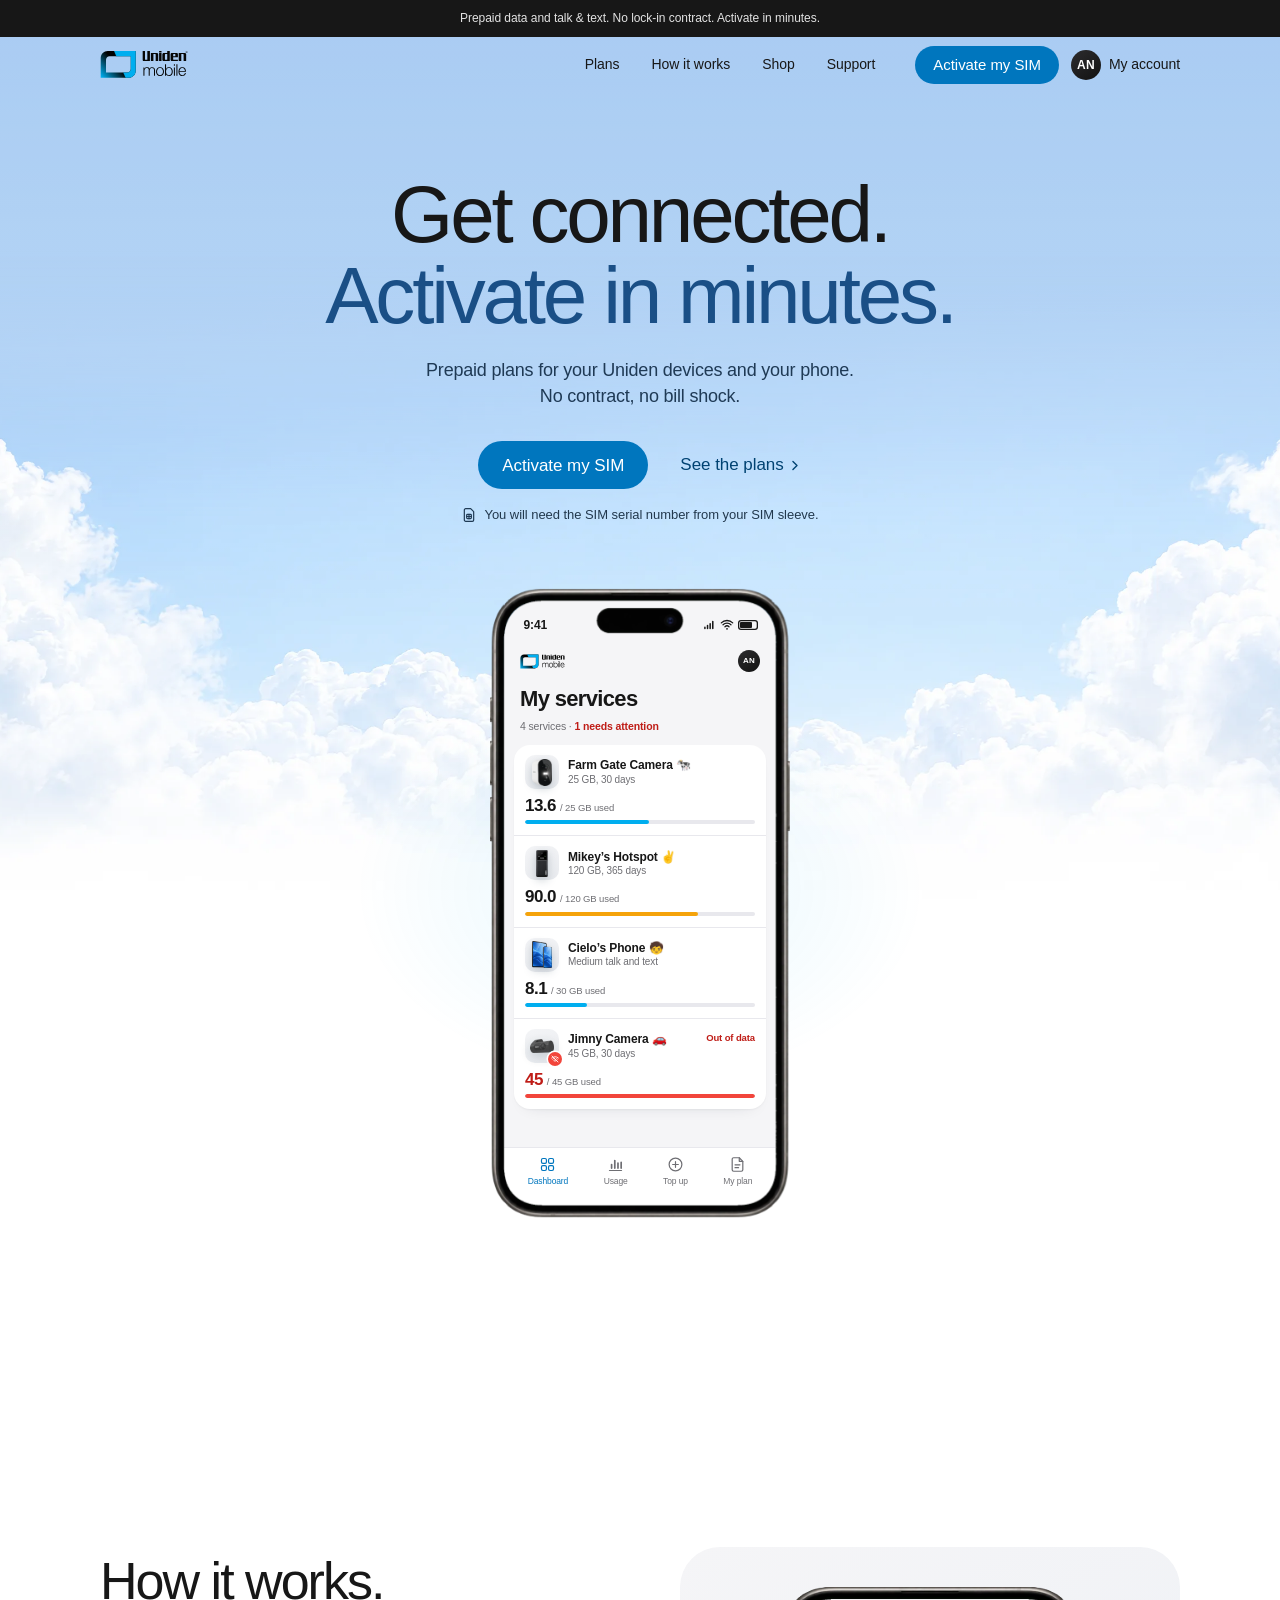
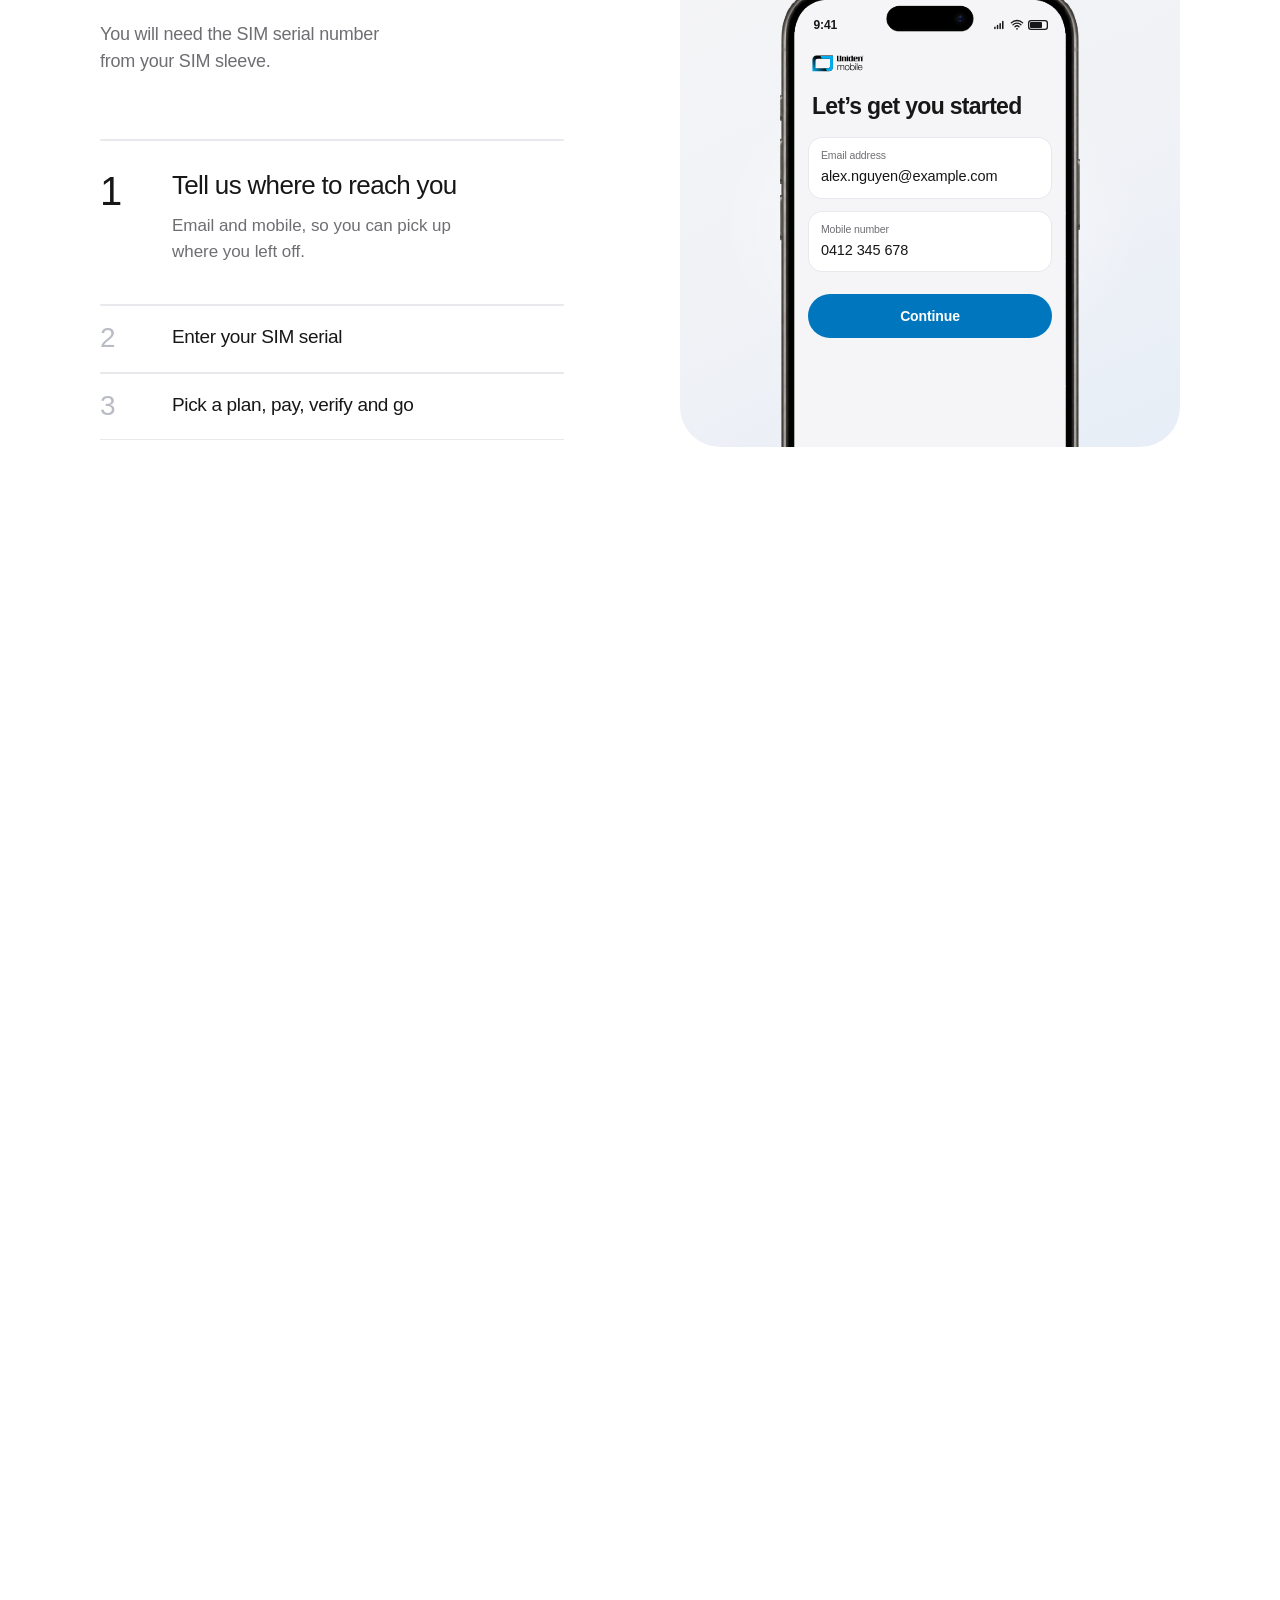
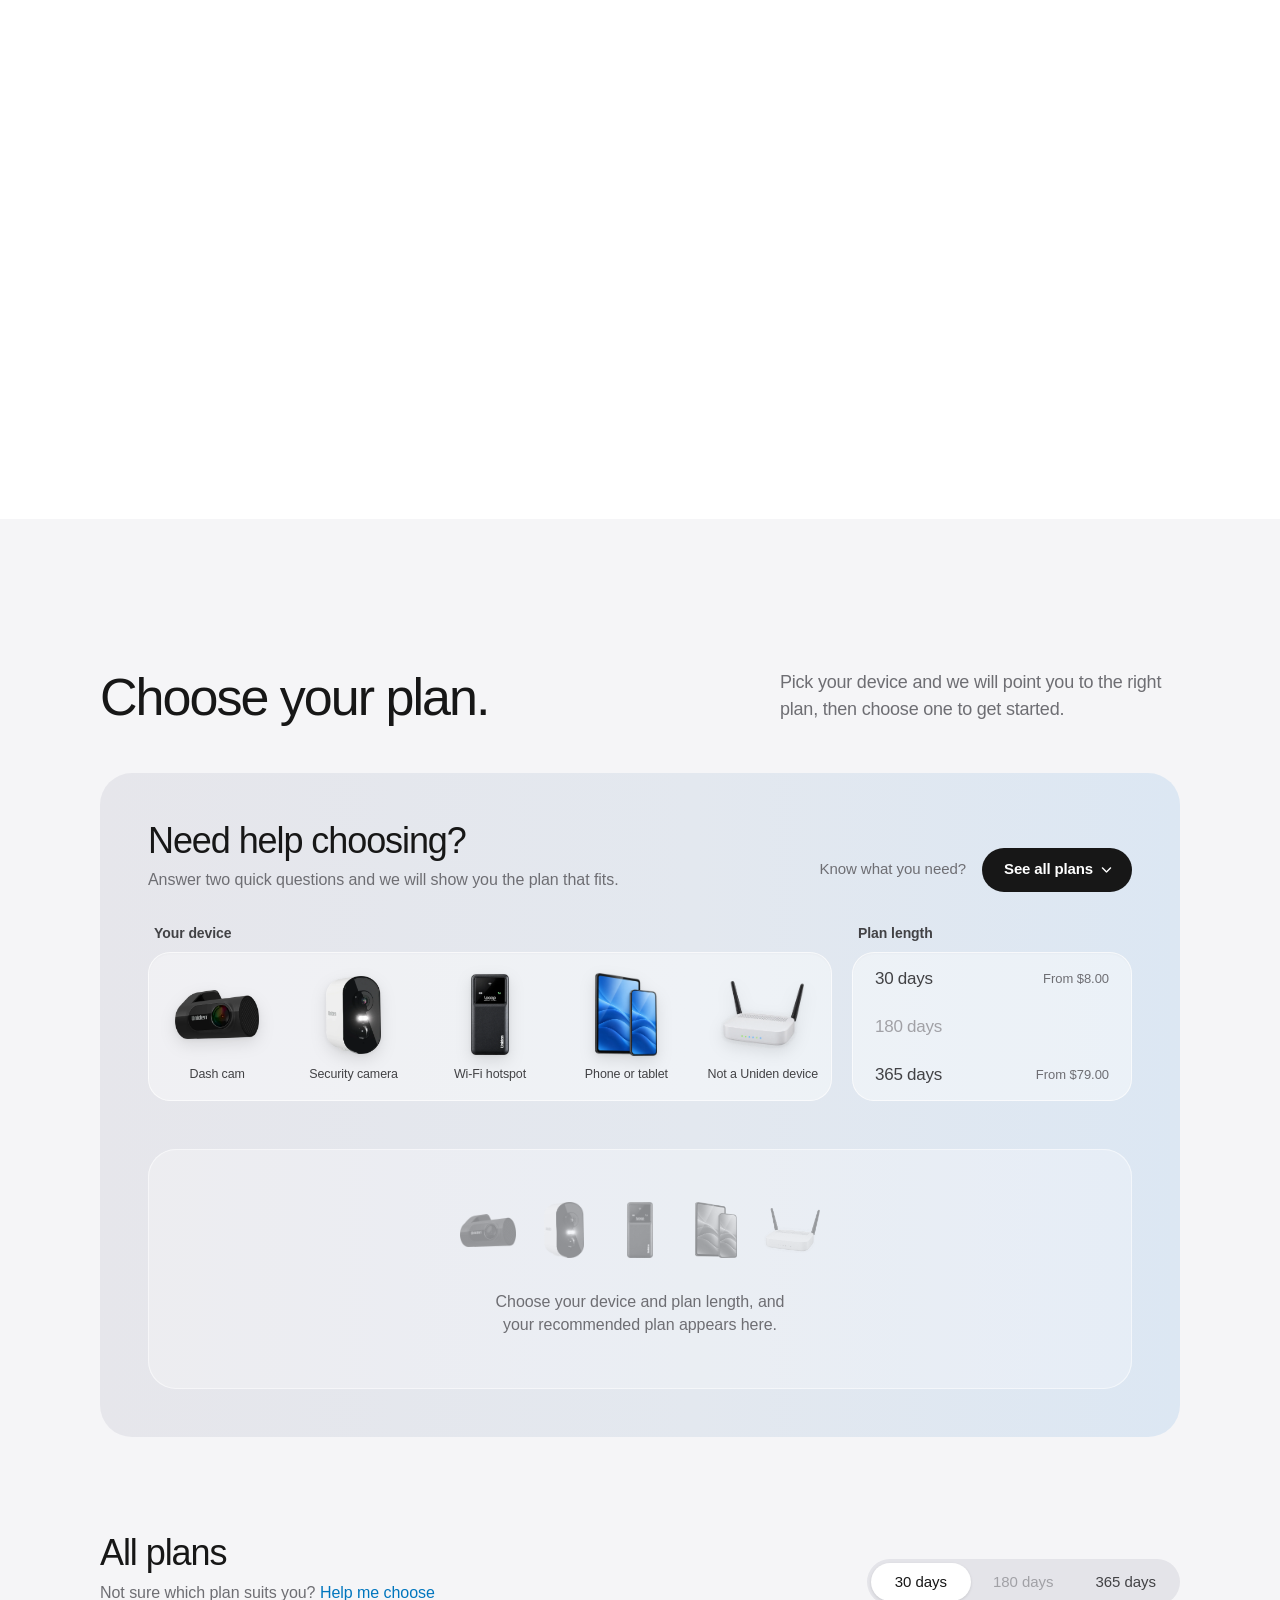
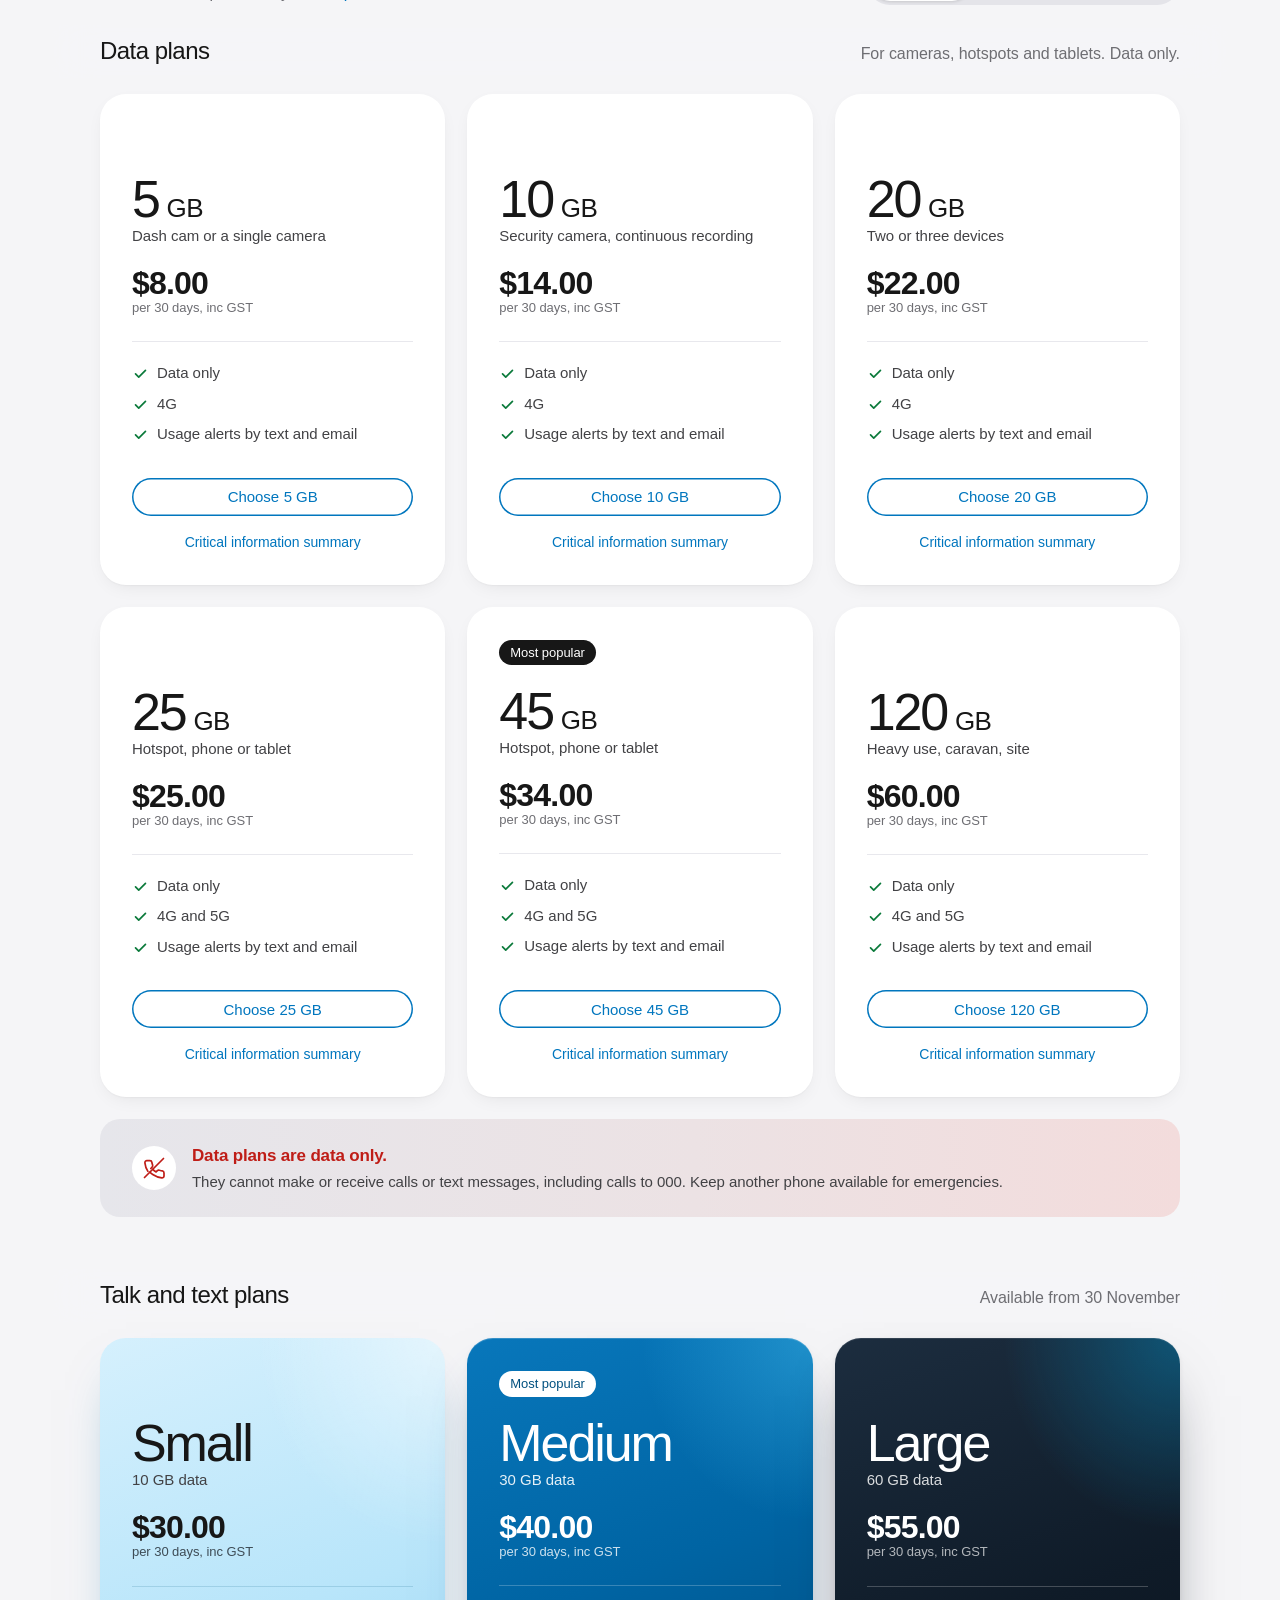
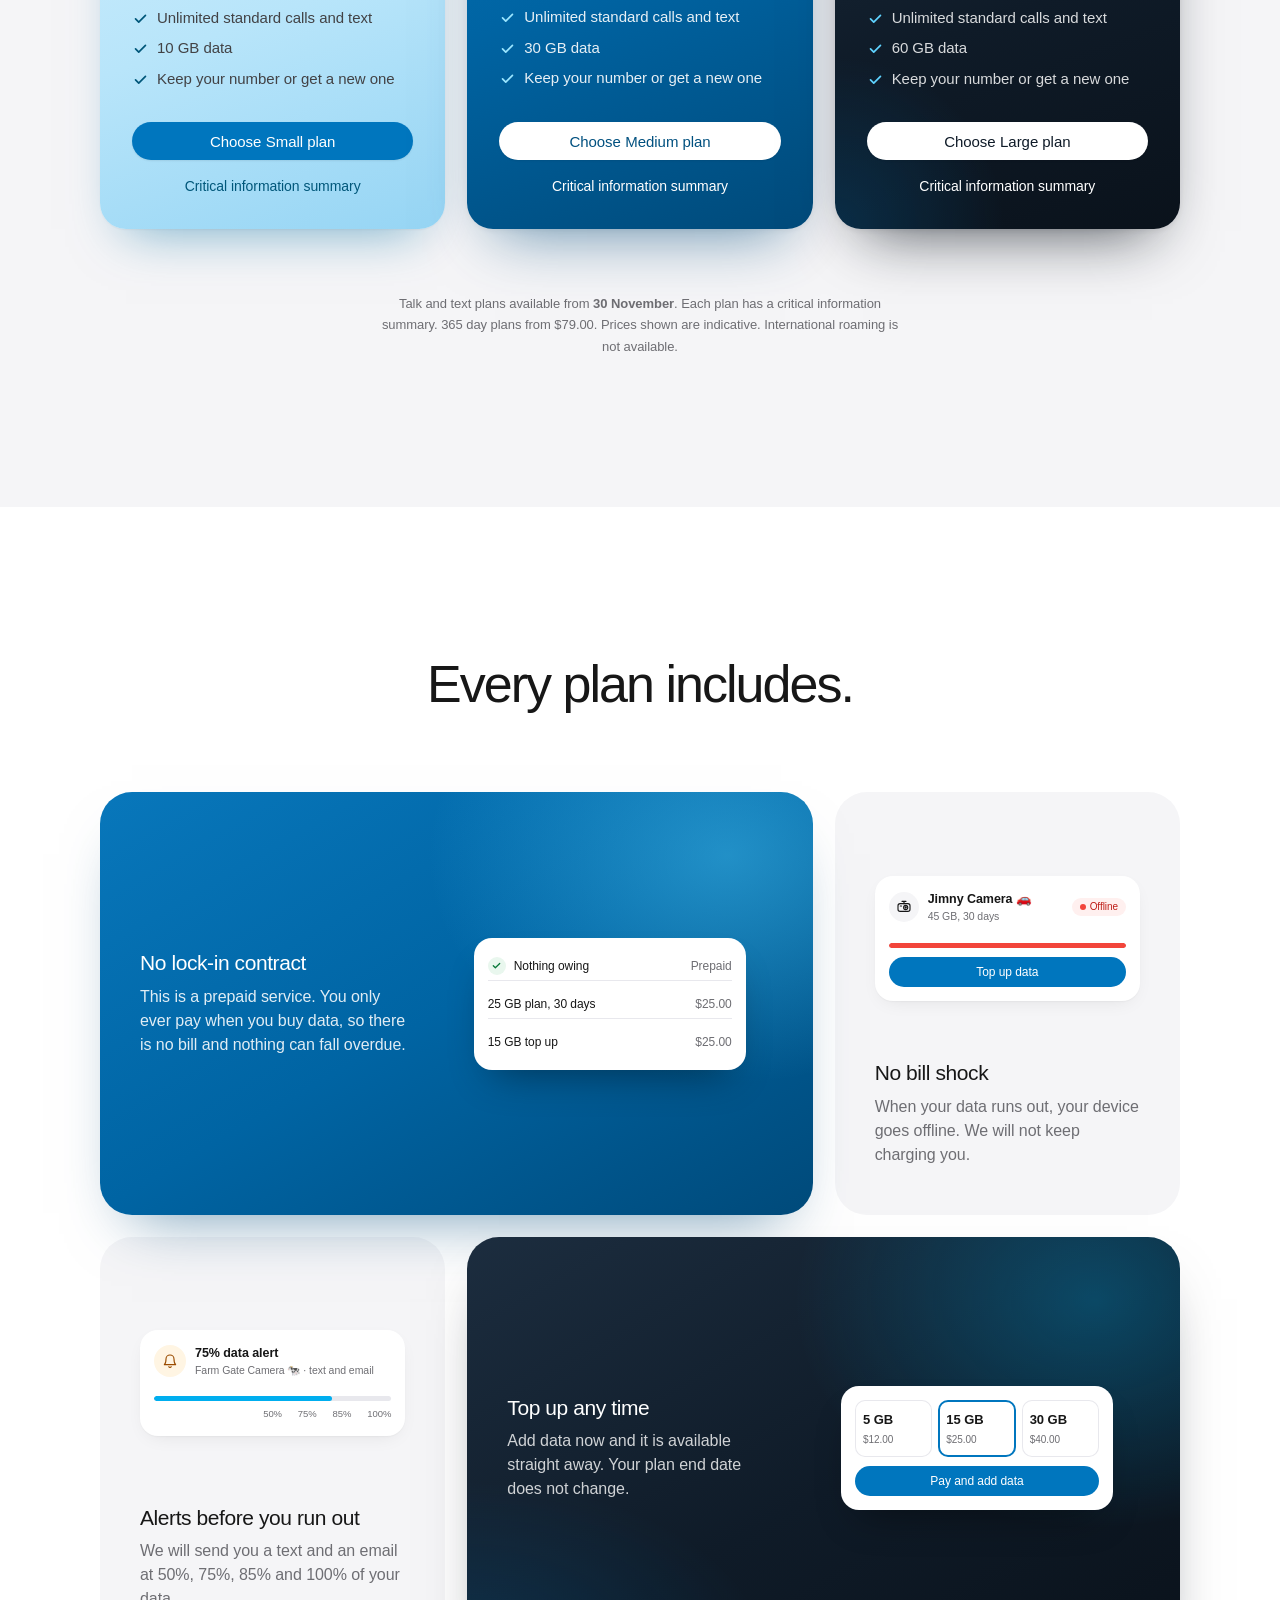
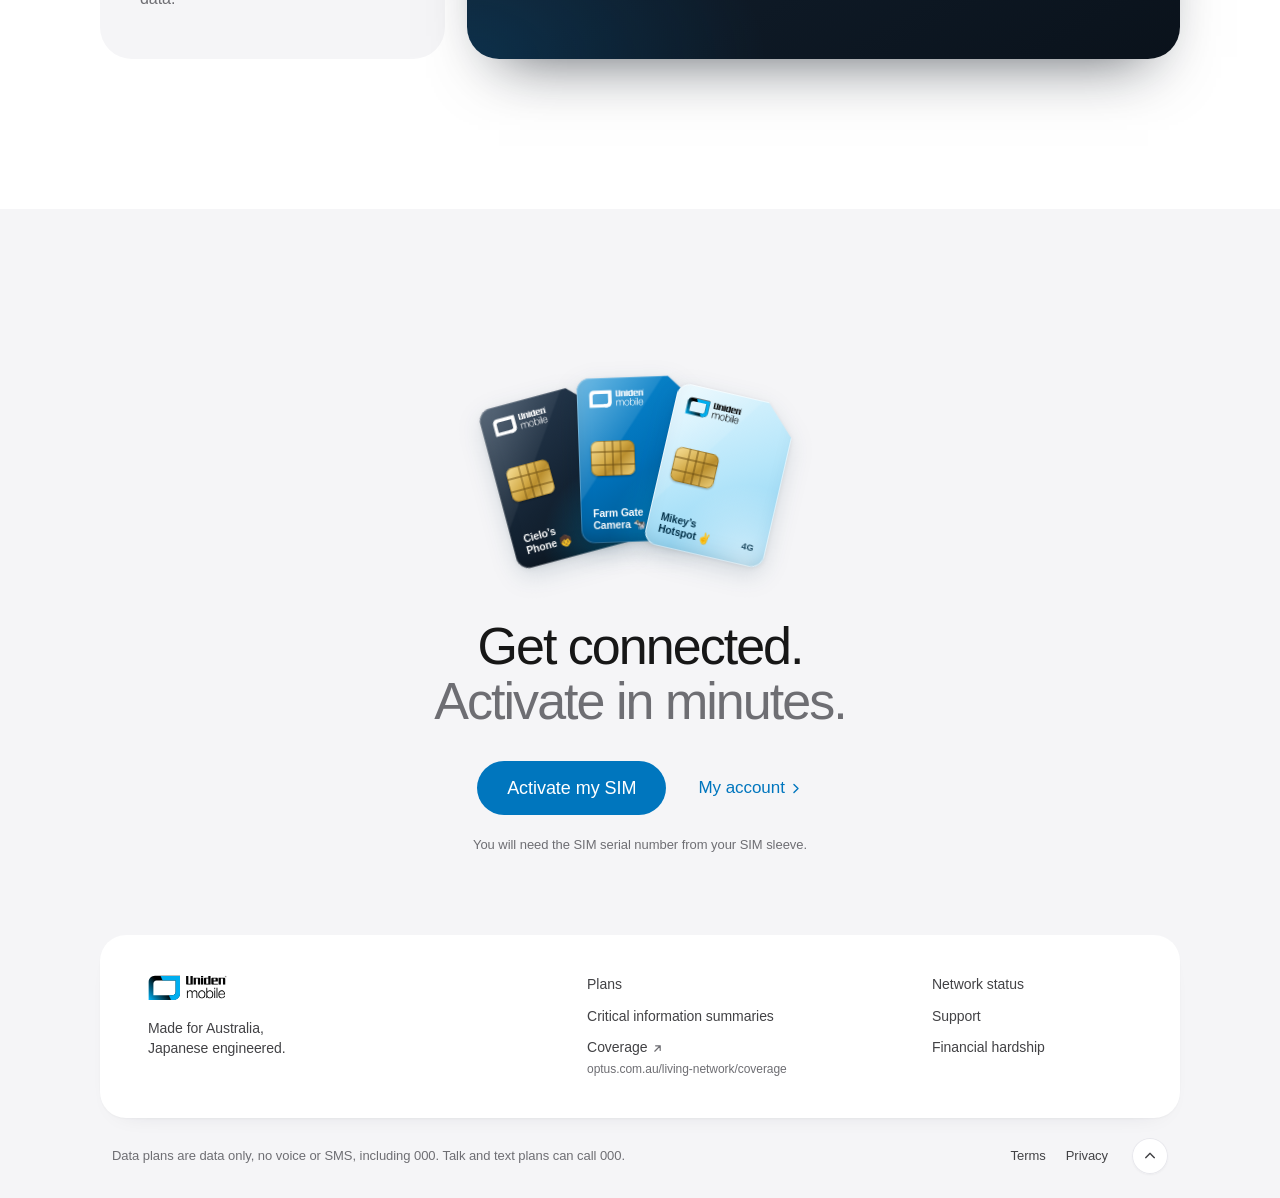
==== commit c737805f: "Rename the demo services: Farm Gate Camera, Cielo's Phone, Jimny Camera Co-Authored-By: Claude Opus " ====
--- a/index.html
+++ b/index.html
@@ -3470,15 +3470,15 @@
           <div class="phone-screen">
             <div class="phone-island"></div>
             <div class="ps-bar"><span>9:41</span><span class="ind"><svg class="ic"><use href="#i-signal"/></svg><svg class="ic"><use href="#i-wifi"/></svg><span class="batt"></span></span></div>
-            <div class="ps-notif"><span class="nf-art" data-art="seccam"><span class="nf-badge green"><svg class="ic"><use href="#i-check"/></svg></span></span><div class="nf-txt"><b>Farm gate cam 🐄 is online</b><span>Your 25 GB plan is active.</span></div></div>
+            <div class="ps-notif"><span class="nf-art" data-art="seccam"><span class="nf-badge green"><svg class="ic"><use href="#i-check"/></svg></span></span><div class="nf-txt"><b>Farm Gate Camera 🐄 is online</b><span>Your 25 GB plan is active.</span></div></div>
             <div class="ps-head"><svg viewBox="0 0 1250 410"><use href="#ulogo"/></svg><span class="avatar">AN</span></div>
             <div class="ps-title">My services</div>
             <p class="ps-sum">4 services · <b>1 needs attention</b></p>
             <div class="ps-list">
-              <div class="ps-svc"><div class="ps-top"><span class="ps-art" data-art="seccam"></span><span class="ps-id"><b>Farm gate cam 🐄</b><span>25 GB, 30 days</span></span></div><p class="ps-left"><b>13.6</b><span>/ 25 GB used</span></p><div class="ps-meter"><i style="width:54%"></i></div></div>
+              <div class="ps-svc"><div class="ps-top"><span class="ps-art" data-art="seccam"></span><span class="ps-id"><b>Farm Gate Camera 🐄</b><span>25 GB, 30 days</span></span></div><p class="ps-left"><b>13.6</b><span>/ 25 GB used</span></p><div class="ps-meter"><i style="width:54%"></i></div></div>
               <div class="ps-svc"><div class="ps-top"><span class="ps-art" data-art="hotspot"></span><span class="ps-id"><b>Mikey’s Hotspot ✌️</b><span>120 GB, 365 days</span></span></div><p class="ps-left"><b>90.0</b><span>/ 120 GB used</span></p><div class="ps-meter amber"><i style="width:75%"></i></div></div>
-              <div class="ps-svc"><div class="ps-top"><span class="ps-art" data-art="phone"></span><span class="ps-id"><b>Cielo’s phone 🧒</b><span>Medium talk and text</span></span></div><p class="ps-left"><b>8.1</b><span>/ 30 GB used</span></p><div class="ps-meter"><i style="width:27%"></i></div></div>
-              <div class="ps-svc off"><div class="ps-top"><span class="ps-art off" data-art="dashcam"><span class="ps-badge"><svg class="ic"><use href="#i-offline"/></svg></span></span><span class="ps-id"><b>Mercedes cam 🚗</b><span>45 GB, 30 days</span></span><span class="ps-state">Out of data</span></div><p class="ps-left red"><b>45</b><span>/ 45 GB used</span></p><div class="ps-meter red"><i style="width:100%"></i></div></div>
+              <div class="ps-svc"><div class="ps-top"><span class="ps-art" data-art="phone"></span><span class="ps-id"><b>Cielo’s Phone 🧒</b><span>Medium talk and text</span></span></div><p class="ps-left"><b>8.1</b><span>/ 30 GB used</span></p><div class="ps-meter"><i style="width:27%"></i></div></div>
+              <div class="ps-svc off"><div class="ps-top"><span class="ps-art off" data-art="dashcam"><span class="ps-badge"><svg class="ic"><use href="#i-offline"/></svg></span></span><span class="ps-id"><b>Jimny Camera 🚗</b><span>45 GB, 30 days</span></span><span class="ps-state">Out of data</span></div><p class="ps-left red"><b>45</b><span>/ 45 GB used</span></p><div class="ps-meter red"><i style="width:100%"></i></div></div>
             </div>
             <div class="ps-tabs">
               <span class="on"><svg class="ic"><use href="#i-grid"/></svg>Dashboard</span>
@@ -3488,9 +3488,9 @@
             </div>
           </div>
         </div>
-        <div class="notif n1" aria-hidden="true"><span class="nf-art" data-art="seccam"><span class="nf-badge green"><svg class="ic"><use href="#i-check"/></svg></span></span><div class="nf-txt"><b>Farm gate cam 🐄 is online</b><span>Your 25 GB plan is active.</span></div></div>
+        <div class="notif n1" aria-hidden="true"><span class="nf-art" data-art="seccam"><span class="nf-badge green"><svg class="ic"><use href="#i-check"/></svg></span></span><div class="nf-txt"><b>Farm Gate Camera 🐄 is online</b><span>Your 25 GB plan is active.</span></div></div>
         <div class="notif n2" aria-hidden="true"><span class="nf-art" data-art="hotspot"><span class="nf-badge amber"><svg class="ic"><use href="#i-bell"/></svg></span></span><div class="nf-txt"><b>75% data alert</b><span>Mikey’s Hotspot ✌️<i class="nf-sep"> · </i><em class="nf-when">2 days ago</em></span></div></div>
-        <div class="notif n3" aria-hidden="true"><span class="nf-art" data-art="dashcam"><span class="nf-badge red"><svg class="ic"><use href="#i-offline"/></svg></span></span><div class="nf-txt"><b>Mercedes cam 🚗 is out of data</b><span>Top up to get it back online.</span></div></div>
+        <div class="notif n3" aria-hidden="true"><span class="nf-art" data-art="dashcam"><span class="nf-badge red"><svg class="ic"><use href="#i-offline"/></svg></span></span><div class="nf-txt"><b>Jimny Camera 🚗 is out of data</b><span>Top up to get it back online.</span></div></div>
       </div>
     </section>
 
@@ -3636,7 +3636,7 @@
           </article>
           <article class="step feat">
             <div class="step-ui" aria-hidden="true"><div class="mini">
-              <div class="mrow"><span class="ps-ic"><svg class="ic"><use href="#i-dashcam"/></svg></span><div><b>Mercedes cam 🚗</b><small>45 GB, 30 days</small></div><span class="pill red"><span class="dot red"></span>Offline</span></div>
+              <div class="mrow"><span class="ps-ic"><svg class="ic"><use href="#i-dashcam"/></svg></span><div><b>Jimny Camera 🚗</b><small>45 GB, 30 days</small></div><span class="pill red"><span class="dot red"></span>Offline</span></div>
               <div class="ps-meter red"><i style="width:100%"></i></div>
               <div class="btn-mini">Top up data</div>
             </div></div>
@@ -3645,7 +3645,7 @@
           </article>
           <article class="step feat">
             <div class="step-ui" aria-hidden="true"><div class="mini">
-              <div class="mrow"><span class="icircle amber"><svg class="ic"><use href="#i-bell"/></svg></span><div><b>75% data alert</b><small>Farm gate cam 🐄 · text and email</small></div></div>
+              <div class="mrow"><span class="icircle amber"><svg class="ic"><use href="#i-bell"/></svg></span><div><b>75% data alert</b><small>Farm Gate Camera 🐄 · text and email</small></div></div>
               <div class="mticks"><div class="ps-meter"><i style="width:75%"></i></div><div class="mlabels"><span>50%</span><span>75%</span><span>85%</span><span>100%</span></div></div>
             </div></div>
             <h3>Alerts before you run out</h3>
@@ -3666,7 +3666,7 @@
     <!-- closing -->
     <section class="section grey closing" aria-labelledby="h-close">
       <div class="wrap">
-        <div class="sim-fan close-sims" aria-hidden="true"><span class="sim-w"><span class="sim night"><svg class="sim-logo" viewBox="0 0 1250 410" aria-hidden="true"><use href="#ulogo"/></svg><span class="sim-chip"></span><span class="sim-foot"><span class="sim-label">Cielo’s phone 🧒</span><span class="sim-net">4G</span></span></span></span><span class="sim-w"><span class="sim blue"><svg class="sim-logo" viewBox="0 0 1250 410" aria-hidden="true"><use href="#ulogo"/></svg><span class="sim-chip"></span><span class="sim-foot"><span class="sim-label">Farm gate cam 🐄</span><span class="sim-net">4G</span></span></span></span><span class="sim-w"><span class="sim sky"><svg class="sim-logo" viewBox="0 0 1250 410" aria-hidden="true"><use href="#ulogo"/></svg><span class="sim-chip"></span><span class="sim-foot"><span class="sim-label">Mikey’s Hotspot ✌️</span><span class="sim-net">4G</span></span></span></span></div>
+        <div class="sim-fan close-sims" aria-hidden="true"><span class="sim-w"><span class="sim night"><svg class="sim-logo" viewBox="0 0 1250 410" aria-hidden="true"><use href="#ulogo"/></svg><span class="sim-chip"></span><span class="sim-foot"><span class="sim-label">Cielo’s Phone 🧒</span><span class="sim-net">4G</span></span></span></span><span class="sim-w"><span class="sim blue"><svg class="sim-logo" viewBox="0 0 1250 410" aria-hidden="true"><use href="#ulogo"/></svg><span class="sim-chip"></span><span class="sim-foot"><span class="sim-label">Farm Gate Camera 🐄</span><span class="sim-net">4G</span></span></span></span><span class="sim-w"><span class="sim sky"><svg class="sim-logo" viewBox="0 0 1250 410" aria-hidden="true"><use href="#ulogo"/></svg><span class="sim-chip"></span><span class="sim-foot"><span class="sim-label">Mikey’s Hotspot ✌️</span><span class="sim-net">4G</span></span></span></span></div>
         <h2 class="h-sec" id="h-close">Get connected.<br><span class="l2">Activate in minutes.</span></h2>
         <div class="hero-cta">
           <a class="btn btn-primary btn-lg" href="#start" data-fresh>Activate my SIM</a>
@@ -4044,9 +4044,9 @@
           <div>
             <h2 class="two-h">Recent</h2>
             <div class="list">
-              <div class="row"><div><p class="v">25 GB plan</p><p class="s">Farm gate cam 🐄</p></div><b class="num">$25.00</b></div>
-              <div class="row"><div><p class="v">100% data alert</p><p class="s">Mercedes cam 🚗</p></div><span class="t-xs mut">Yesterday</span></div>
-              <div class="row"><div><p class="v">75% data alert</p><p class="s">Farm gate cam 🐄</p></div><span class="t-xs mut">2 days ago</span></div>
+              <div class="row"><div><p class="v">25 GB plan</p><p class="s">Farm Gate Camera 🐄</p></div><b class="num">$25.00</b></div>
+              <div class="row"><div><p class="v">100% data alert</p><p class="s">Jimny Camera 🚗</p></div><span class="t-xs mut">Yesterday</span></div>
+              <div class="row"><div><p class="v">75% data alert</p><p class="s">Farm Gate Camera 🐄</p></div><span class="t-xs mut">2 days ago</span></div>
             </div>
           </div>
           <div class="assist">
@@ -4088,7 +4088,7 @@
         <h1 class="page-title" id="h-topup">Top up</h1>
         <div class="picker" data-switch="topSvc" role="group" aria-label="Service"></div>
         <div id="topup-alert"></div>
-        <h2 class="topup-h" id="topup-h">Add data to Mercedes cam 🚗</h2>
+        <h2 class="topup-h" id="topup-h">Add data to Jimny Camera 🚗</h2>
         <p class="topup-sub" id="topup-sub"></p>
         <div class="packs" role="radiogroup" aria-label="Top up size" id="packs"></div>
         <div class="tu-grid">
@@ -4233,10 +4233,10 @@
 };
 var DEV_ORDER = ['dashcam','seccam','hotspot','phone','other'];
 var SVCS = [
-  {id:'backgate', name:'Mercedes cam 🚗', dev:'dashcam', ref:'SIM ending 7781', started:'4 Jul 2026', plan:'45 GB, 30 days', total:45, used:45, status:'red', label:'Out of data', ends:'3 Sep', endsFull:'3 Sep 2026', price:'$34.00', auto:false, rate:1.5},
-  {id:'frontdoor', name:'Farm gate cam 🐄', dev:'seccam', ref:'SIM ending 2345', started:'26 Aug 2026', plan:'25 GB, 30 days', total:25, used:13.6, status:'amber', label:'12 days left', ends:'25 Sep', endsFull:'25 Sep 2026', daysLeft:12, elapsed:18, price:'$25.00', auto:false, rate:.76},
+  {id:'backgate', name:'Jimny Camera 🚗', dev:'dashcam', ref:'SIM ending 7781', started:'4 Jul 2026', plan:'45 GB, 30 days', total:45, used:45, status:'red', label:'Out of data', ends:'3 Sep', endsFull:'3 Sep 2026', price:'$34.00', auto:false, rate:1.5},
+  {id:'frontdoor', name:'Farm Gate Camera 🐄', dev:'seccam', ref:'SIM ending 2345', started:'26 Aug 2026', plan:'25 GB, 30 days', total:25, used:13.6, status:'amber', label:'12 days left', ends:'25 Sep', endsFull:'25 Sep 2026', daysLeft:12, elapsed:18, price:'$25.00', auto:false, rate:.76},
   {id:'caravan', name:'Mikey’s Hotspot ✌️', dev:'hotspot', ref:'SIM ending 9014', started:'12 Jun 2026', plan:'120 GB, 365 days', extra:'auto renew on', total:120, used:38.2, status:'green', label:'Active', ends:'12 Jun', endsFull:'12 Jun 2027', price:null, auto:true, rate:.41},
-  {id:'phone', name:'Cielo’s phone 🧒', dev:'phone', ref:'0412 … 678', started:'1 Dec 2026', plan:'Medium talk and text, 30 days', extra:'unlimited calls and text', total:30, used:8.1, status:'green', label:'Active', ends:'31 Dec', endsFull:'31 Dec 2026', price:'$40.00', auto:false, rate:.45, voice:true}
+  {id:'phone', name:'Cielo’s Phone 🧒', dev:'phone', ref:'0412 … 678', started:'1 Dec 2026', plan:'Medium talk and text, 30 days', extra:'unlimited calls and text', total:30, used:8.1, status:'green', label:'Active', ends:'31 Dec', endsFull:'31 Dec 2026', price:'$40.00', auto:false, rate:.45, voice:true}
 ];
 var FRONT_SERIES = [.77,.95,.59,1.14,.86,.45,.68,1.36,1.05,.73,.55,1.23,.91,.64,.82,.41,1.09,.73];
 var PACKS = [{gb:5,price:12},{gb:15,price:25,best:true},{gb:30,price:40}];
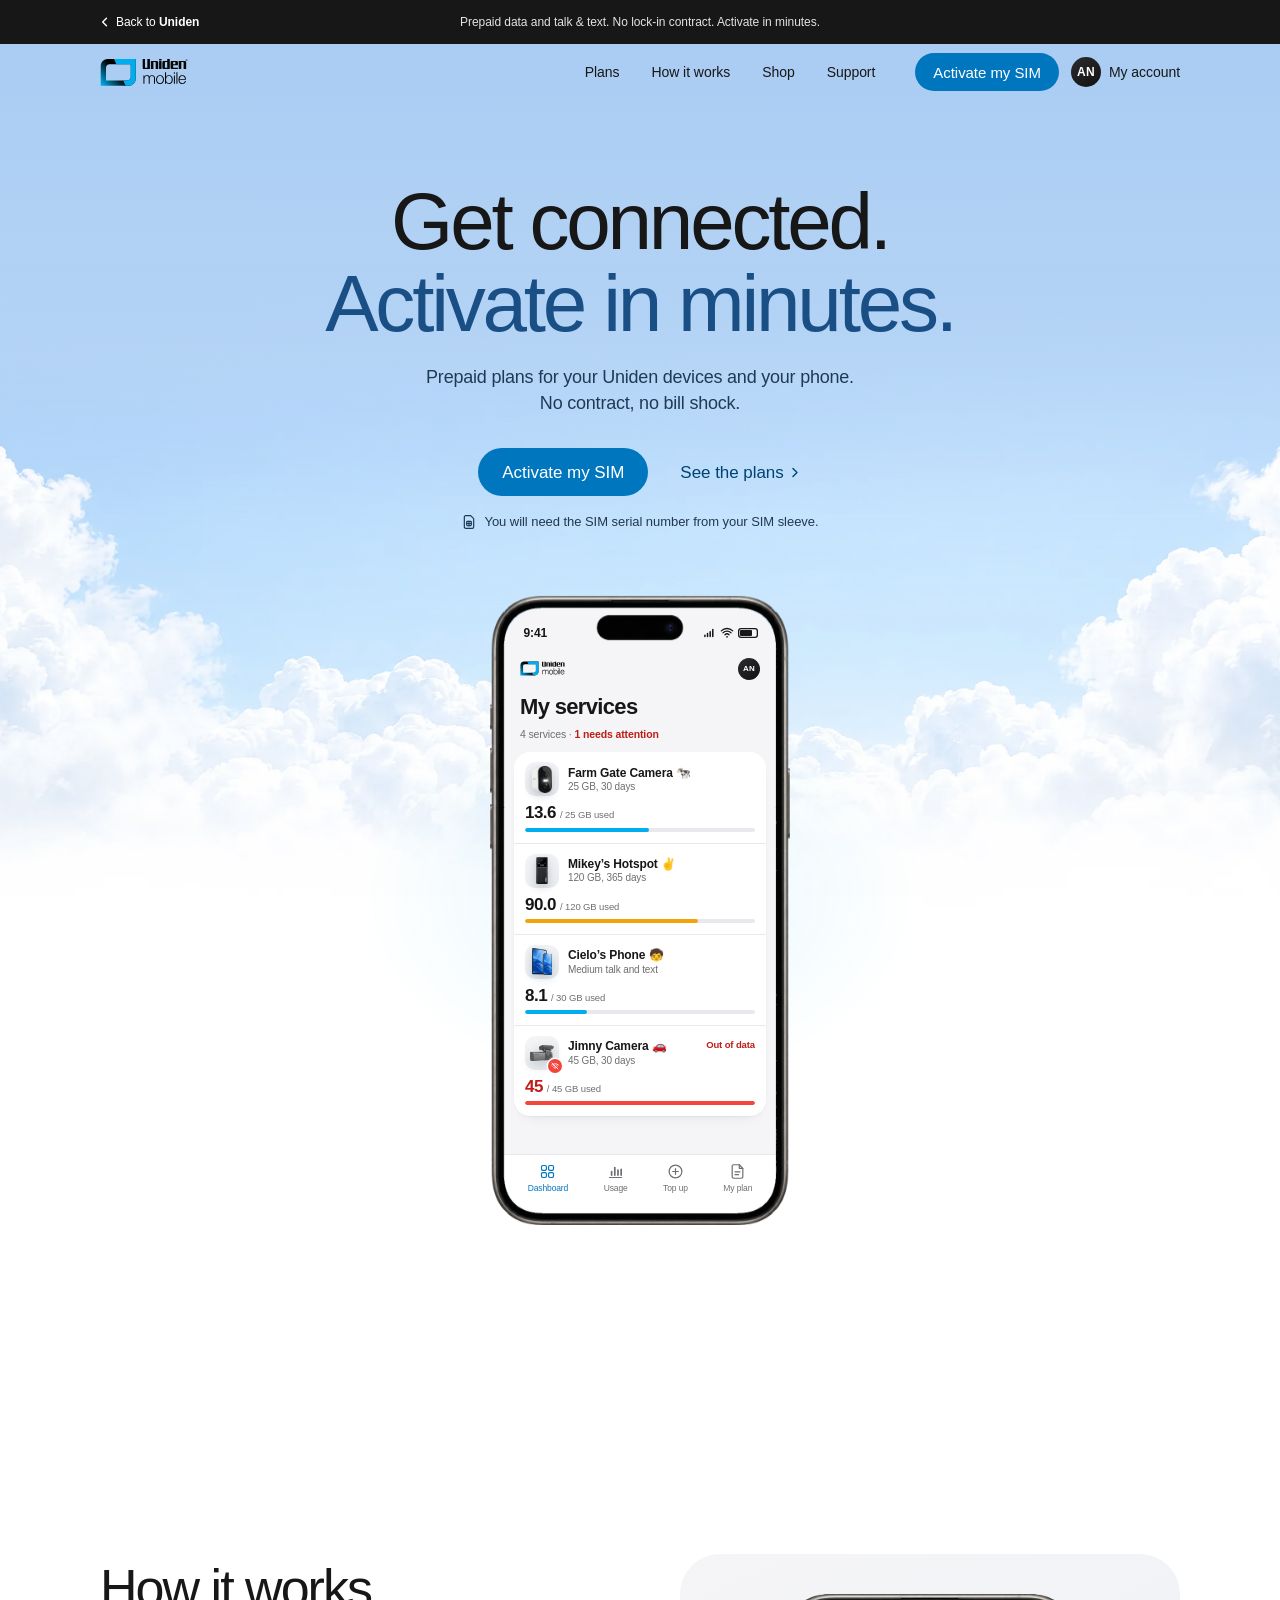
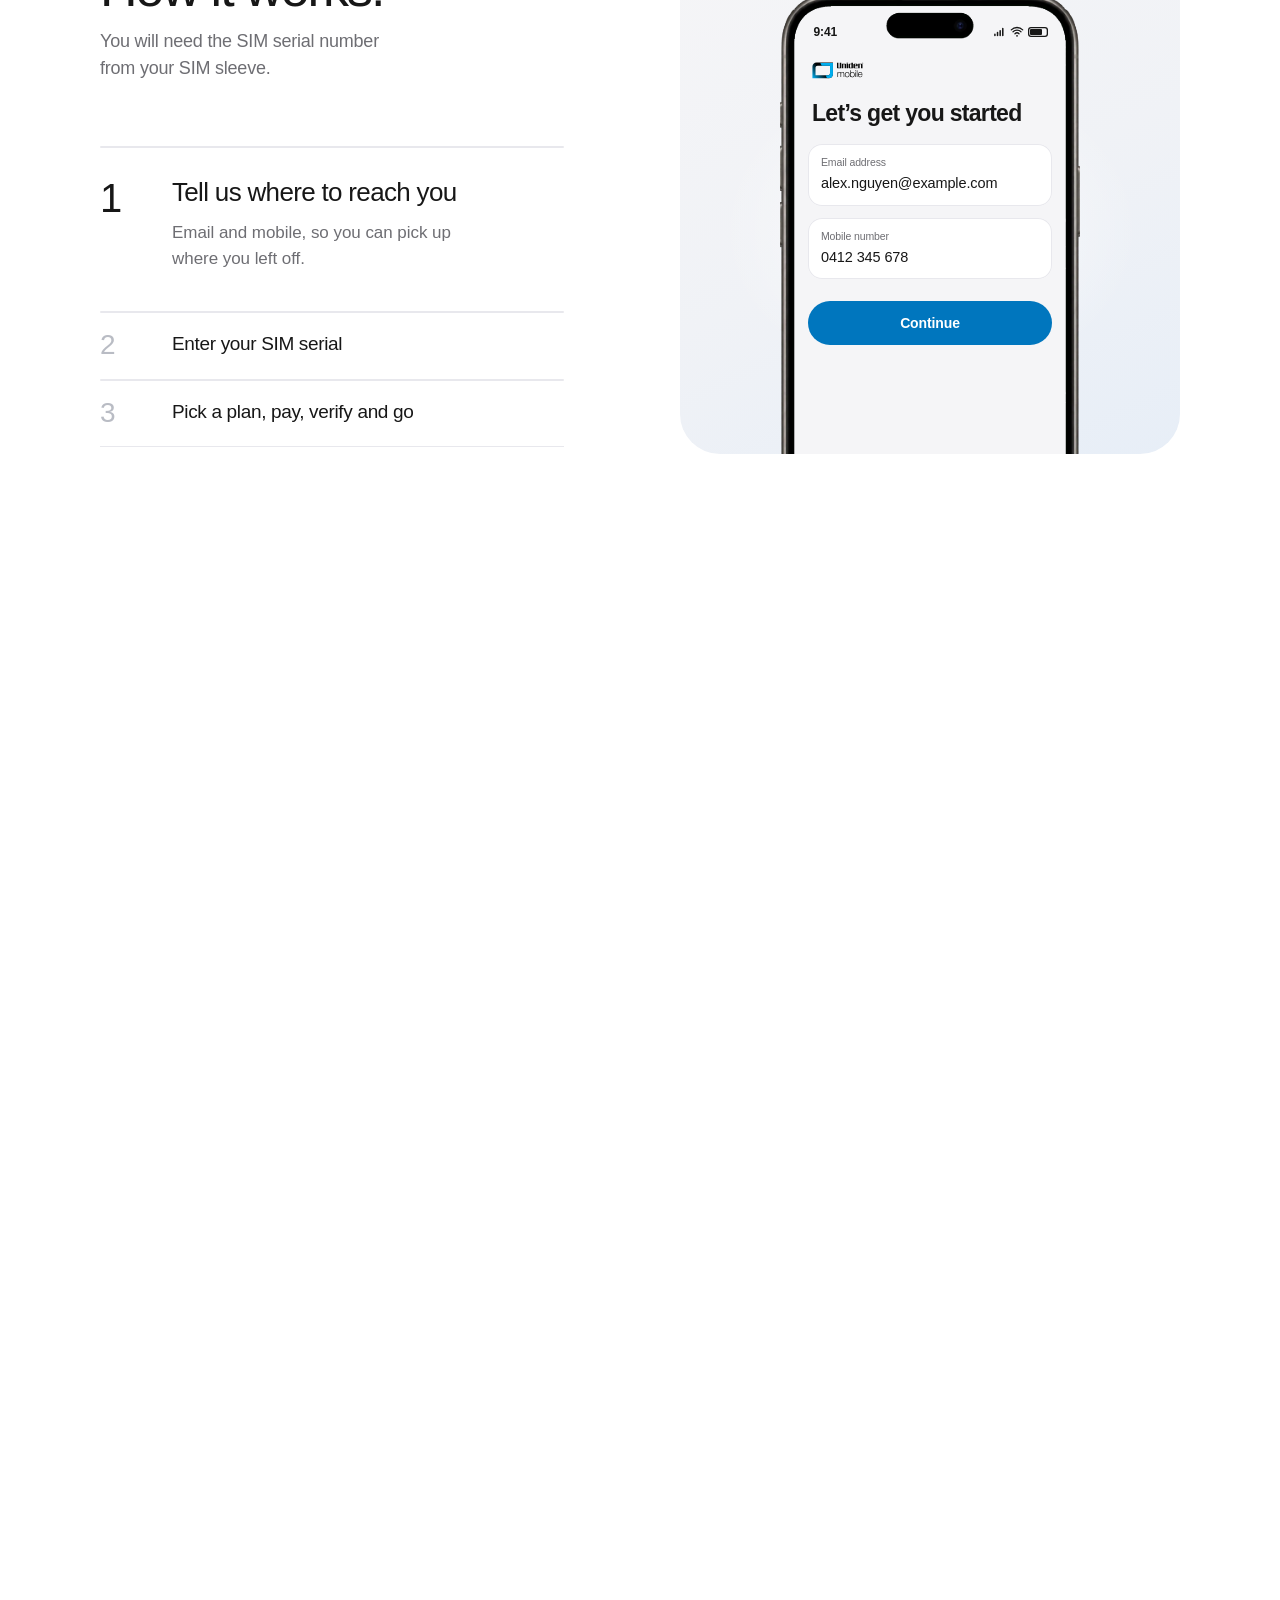
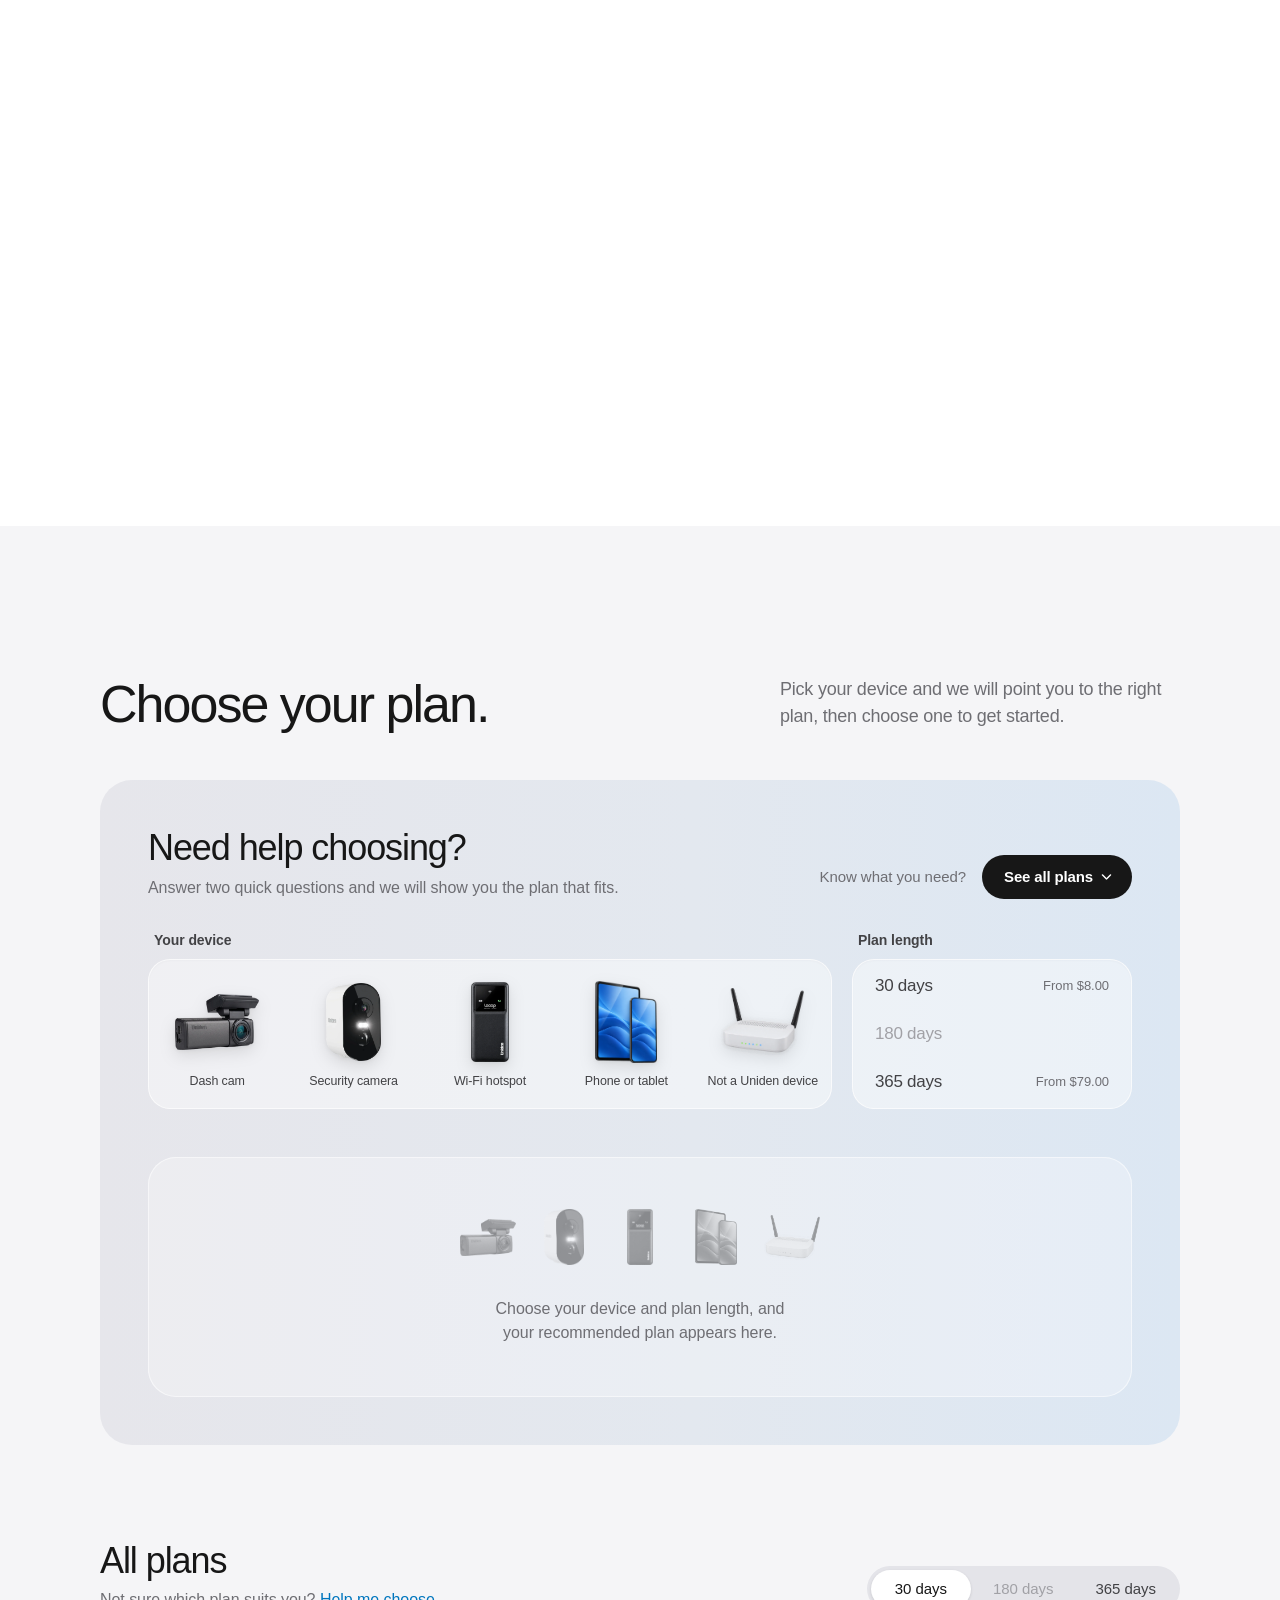
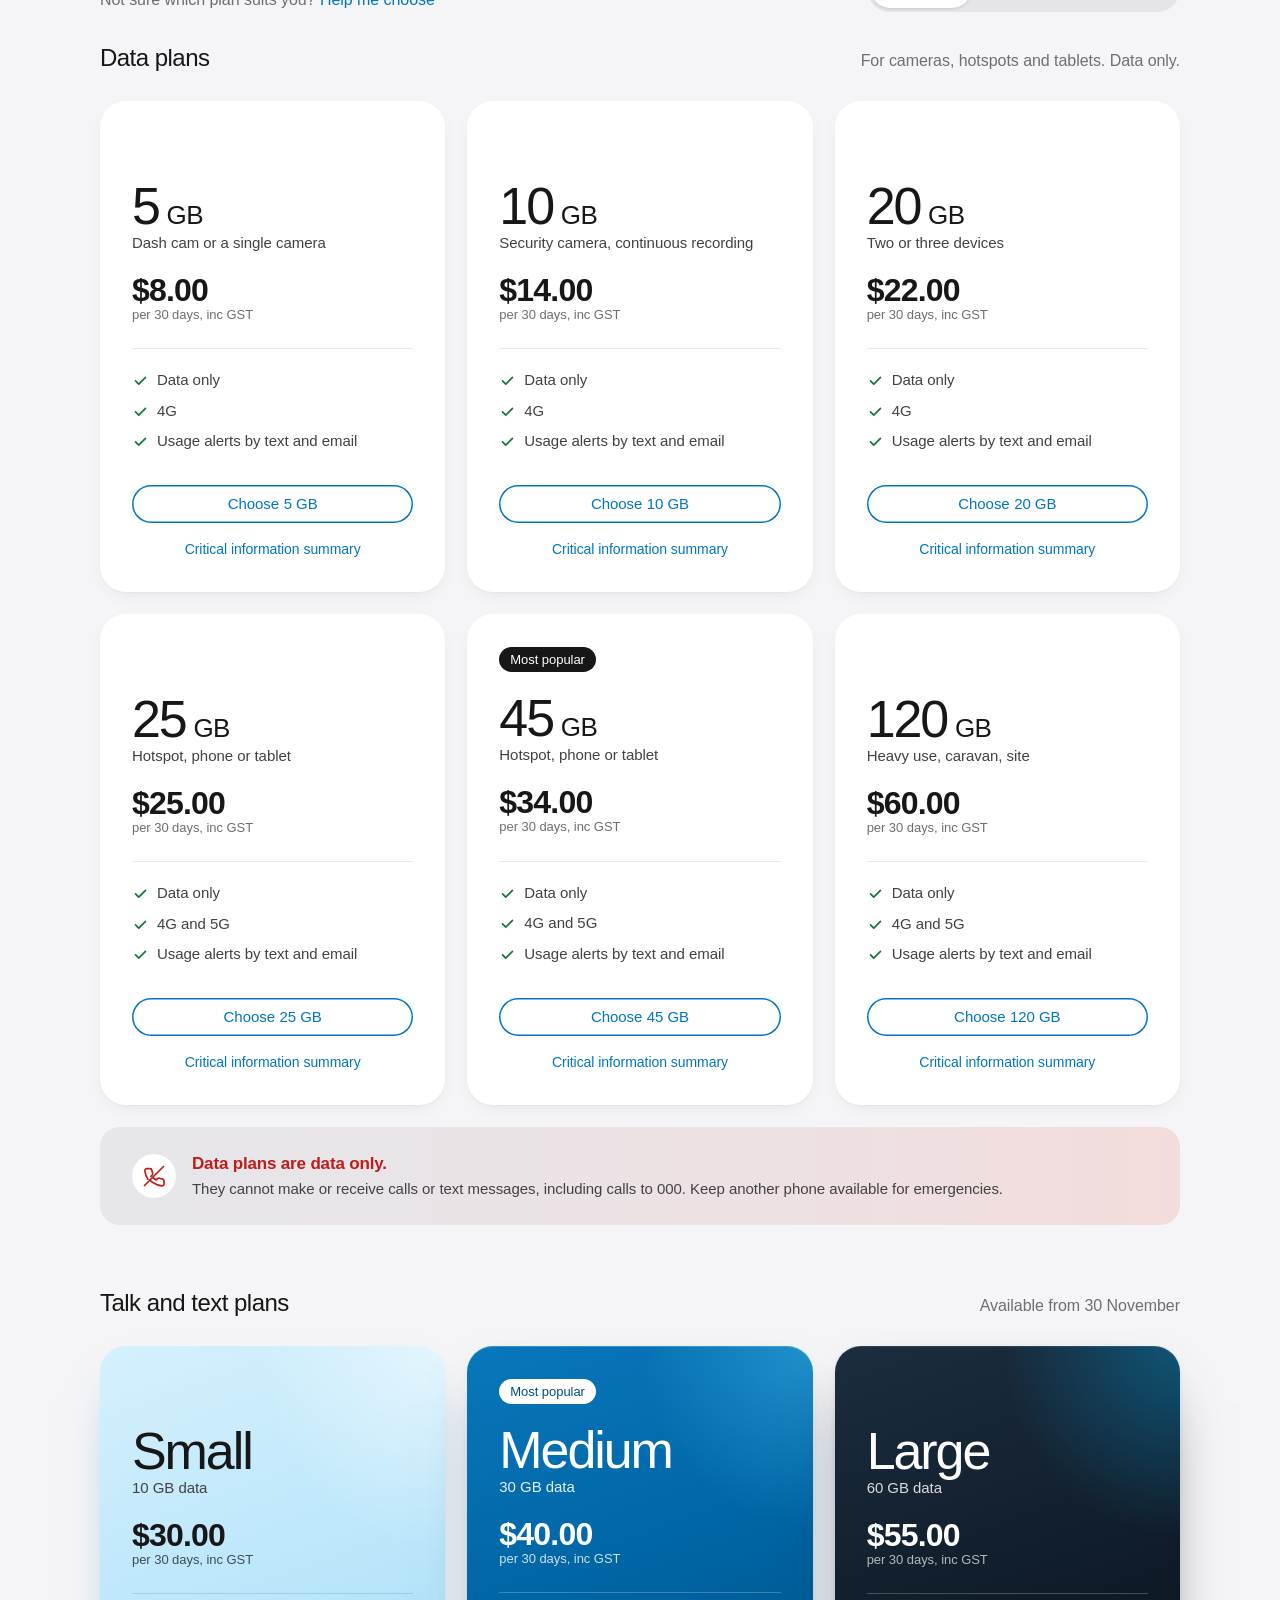
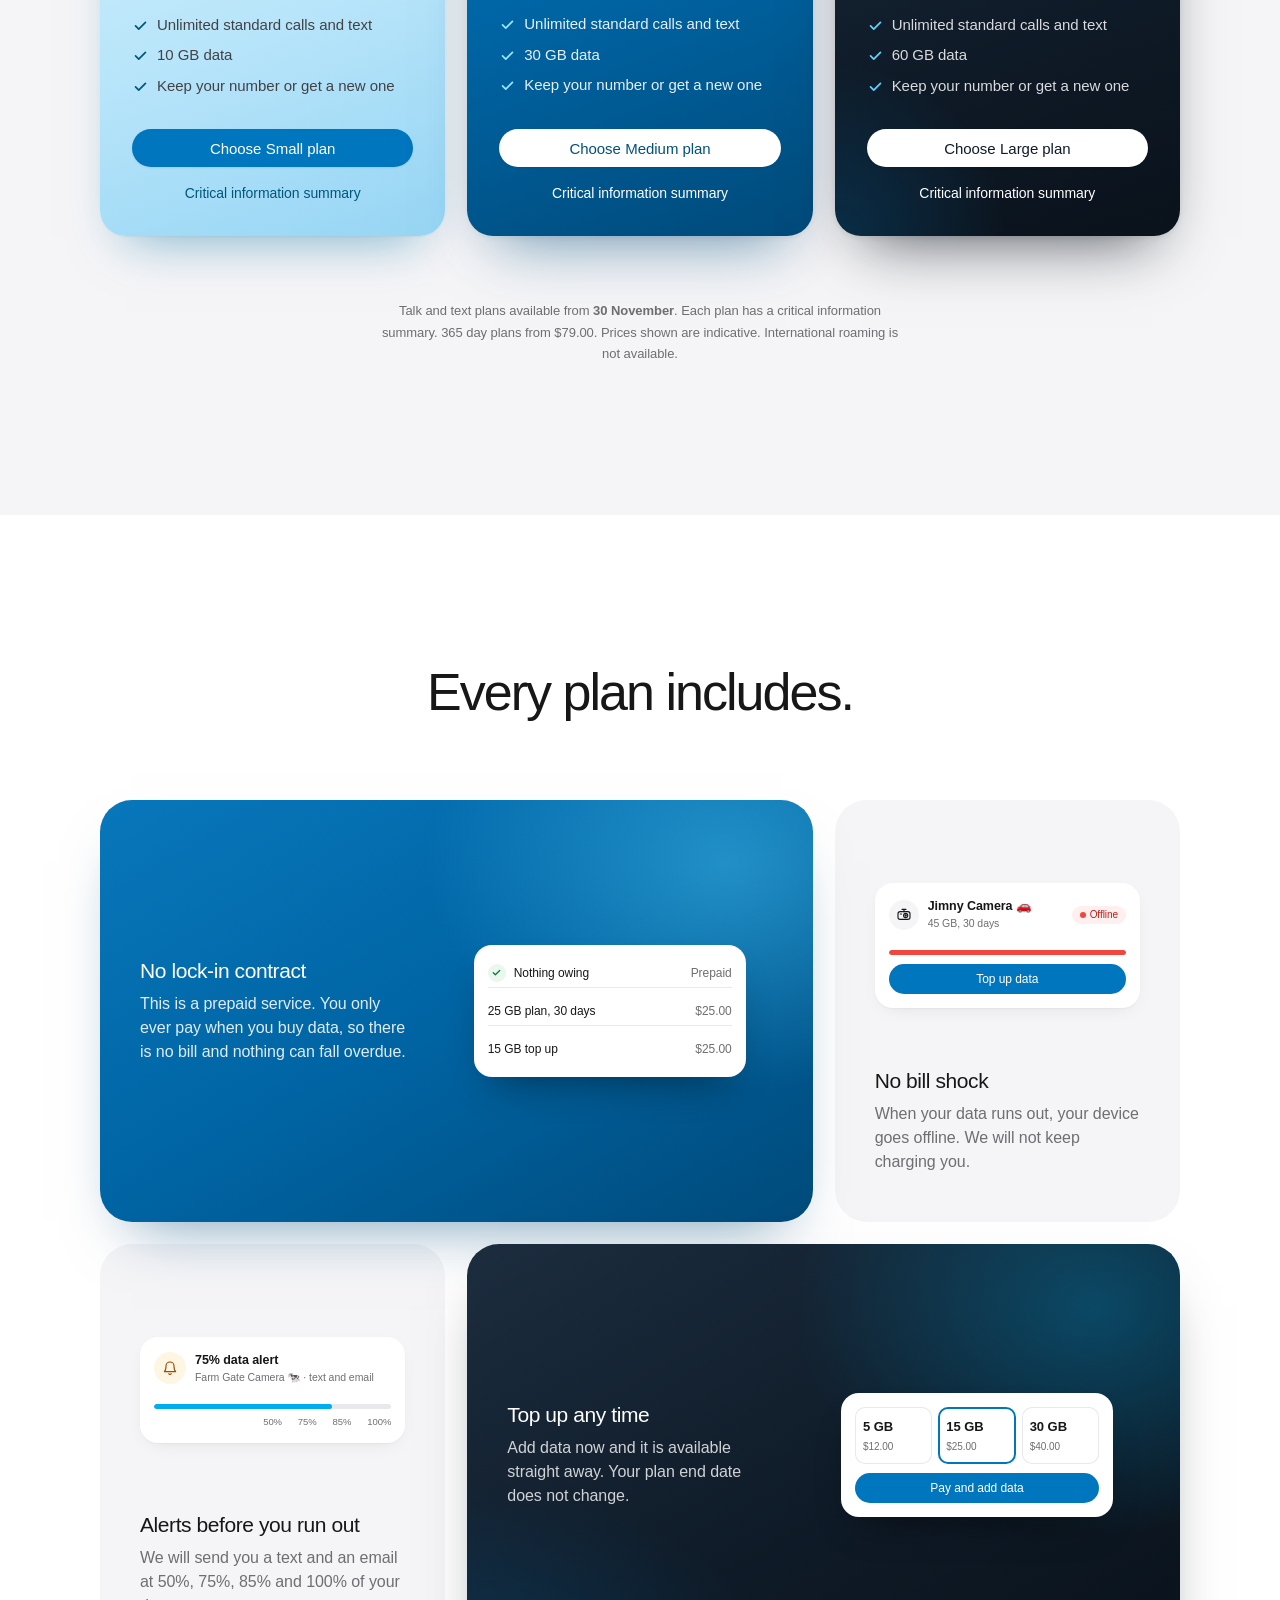
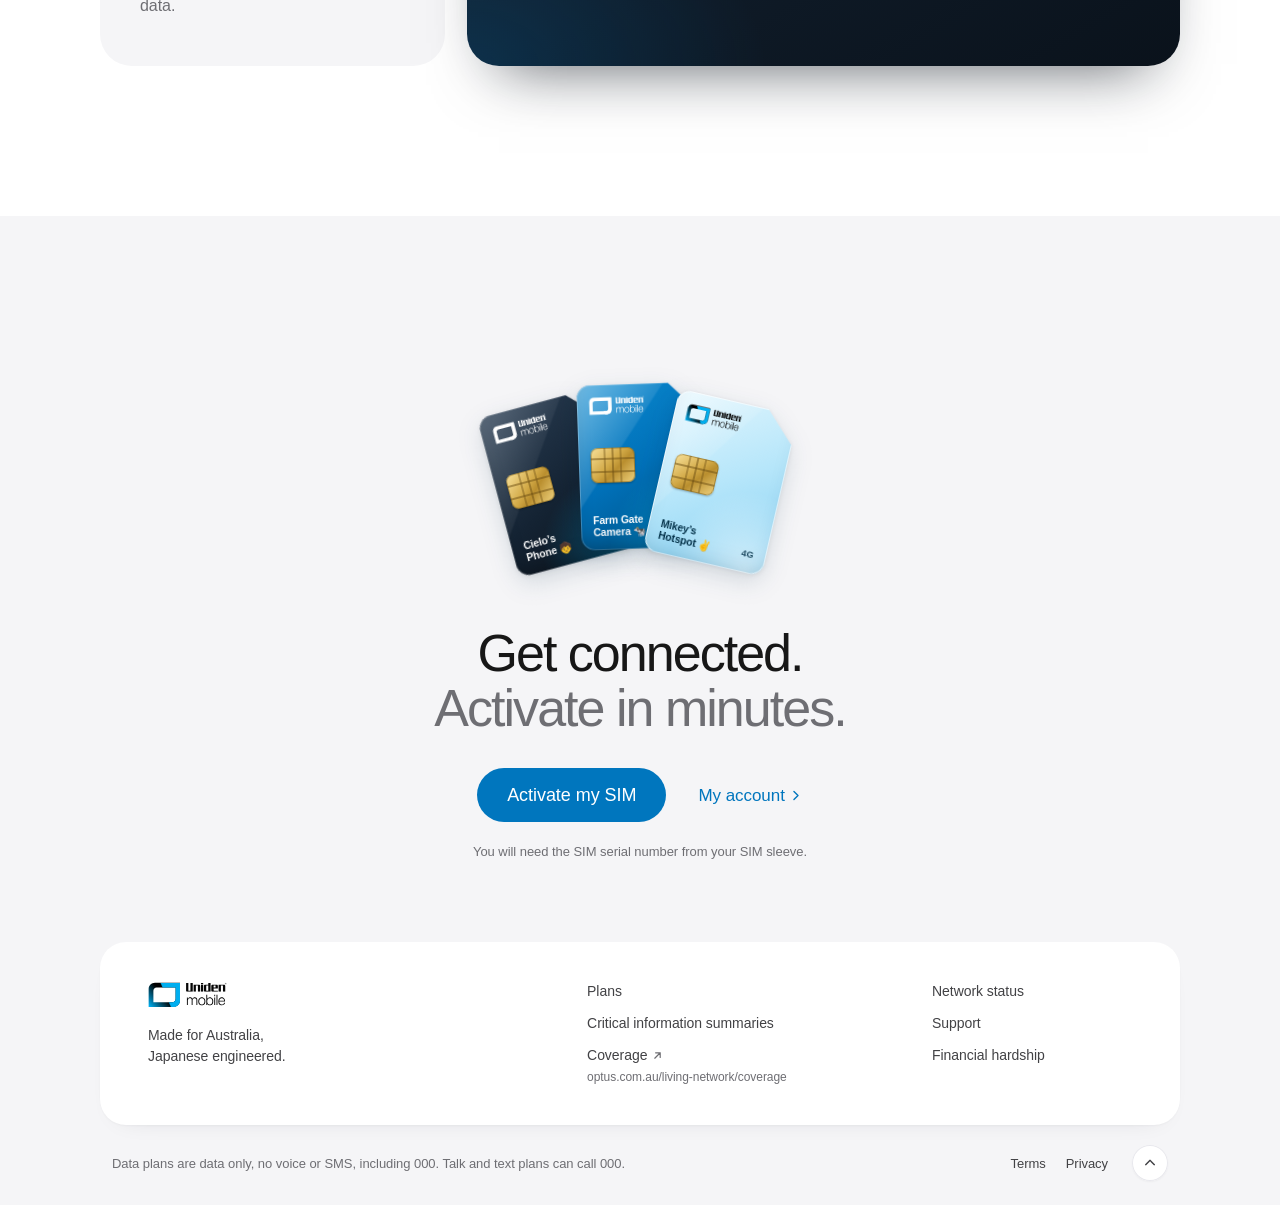
==== commit 5804651e: "Use the Uniden Dashview 4G photo and add a Back to Uniden link Swap the dash cam image on the plan p" ====
--- a/index.html
+++ b/index.html
@@ -3346,6 +3346,22 @@
 
 /* the Looop hotspot is a tall front view: sized by height to sit level with the security camera */
 #devgrid .dev[data-dev="hotspot"]{--dw:62px}
+
+/* ==== the black ribbon: a way back to uniden.com.au on the left, the message centred ==== */
+.ribbon{display:grid;grid-template-columns:1fr auto 1fr;align-items:center;column-gap:var(--s4)}
+.rb-msg{grid-column:2;margin:0}
+.rb-back{grid-column:1;grid-row:1;justify-self:start;display:inline-flex;align-items:center;gap:4px;min-height:24px;margin-left:-4px;padding:0 6px 0 2px;border-radius:6px;color:#fff;font-weight:500;white-space:nowrap;transition:background-color .2s}
+.rb-back b{font-weight:700}
+.rb-back .ic{width:14px;height:14px;stroke-width:2.4;transition:transform .25s var(--ease)}
+.rb-back:hover{background:rgba(255,255,255,.1)}
+.rb-back:hover .ic{transform:translateX(-2px)}
+.rb-back:focus-visible{outline:2px solid #fff;outline-offset:2px}
+@media (max-width:719px){
+  .ribbon{grid-template-columns:auto minmax(0,1fr);text-align:right}
+  .rb-back span{font-size:0} .rb-back span b{font-size:.75rem}
+}
+/* the back link lines up with the logo below it */
+.ribbon{padding-left:max(var(--pad),calc((100% - var(--wrap)) / 2));padding-right:max(var(--pad),calc((100% - var(--wrap)) / 2))}
 </style>
 </head>
 <body>
@@ -3433,7 +3449,7 @@
      LANDING AND PLANS
      ============================================================ -->
 <div class="scr" data-route="home" hidden>
-  <div class="ribbon">Prepaid data and talk &amp; text. No lock&#8209;in contract. Activate in minutes.</div>
+  <div class="ribbon"><a class="rb-back" href="/sim-devices"><svg class="ic" aria-hidden="true"><use href="#i-chev-l"/></svg><span>Back to <b>Uniden</b></span></a><p class="rb-msg">Prepaid data and talk &amp; text. No lock&#8209;in contract. Activate in minutes.</p></div>
   <header class="nav">
     <div class="wrap nav-in">
       <a class="logo" href="#home" aria-label="Uniden Mobile home"><svg viewBox="0 0 1250 410" aria-hidden="true"><use href="#ulogo"/></svg></a>
@@ -3582,7 +3598,7 @@
             <div class="ch-q" id="step-dev">
               <h4 class="ch-label" id="h-step-dev">Your device</h4><span id="jv-dev" hidden></span>
               <div class="ch-track devices" id="devgrid" role="group" aria-labelledby="h-step-dev"><span class="ch-plate" aria-hidden="true"></span>
-                <button class="dev" type="button" data-dev="dashcam" aria-pressed="false"><span class="tick"><svg class="ic"><use href="#i-check"/></svg></span><span class="dev-art"><img src="[data-uri]" alt="" width="560" height="328" decoding="async"></span><span class="name">Dash cam</span></button>
+                <button class="dev" type="button" data-dev="dashcam" aria-pressed="false"><span class="tick"><svg class="ic"><use href="#i-check"/></svg></span><span class="dev-art"><img src="[data-uri]" alt="" width="600" height="399" decoding="async"></span><span class="name">Dash cam</span></button>
                 <button class="dev" type="button" data-dev="seccam" aria-pressed="false"><span class="tick"><svg class="ic"><use href="#i-check"/></svg></span><span class="dev-art"><img src="[data-uri]" alt="" width="393" height="560" decoding="async"></span><span class="name">Security camera</span></button>
                 <button class="dev" type="button" data-dev="hotspot" aria-pressed="false"><span class="tick"><svg class="ic"><use href="#i-check"/></svg></span><span class="dev-art"><img src="[data-uri]" alt="" width="266" height="560" decoding="async"></span><span class="name">Wi-Fi hotspot</span></button>
                 <button class="dev" type="button" data-dev="phone" aria-pressed="false"><span class="tick"><svg class="ic"><use href="#i-check"/></svg></span><span class="dev-art"><img src="[data-uri]" alt="" width="615" height="820" decoding="async"></span><span class="name">Phone or tablet</span></button>
